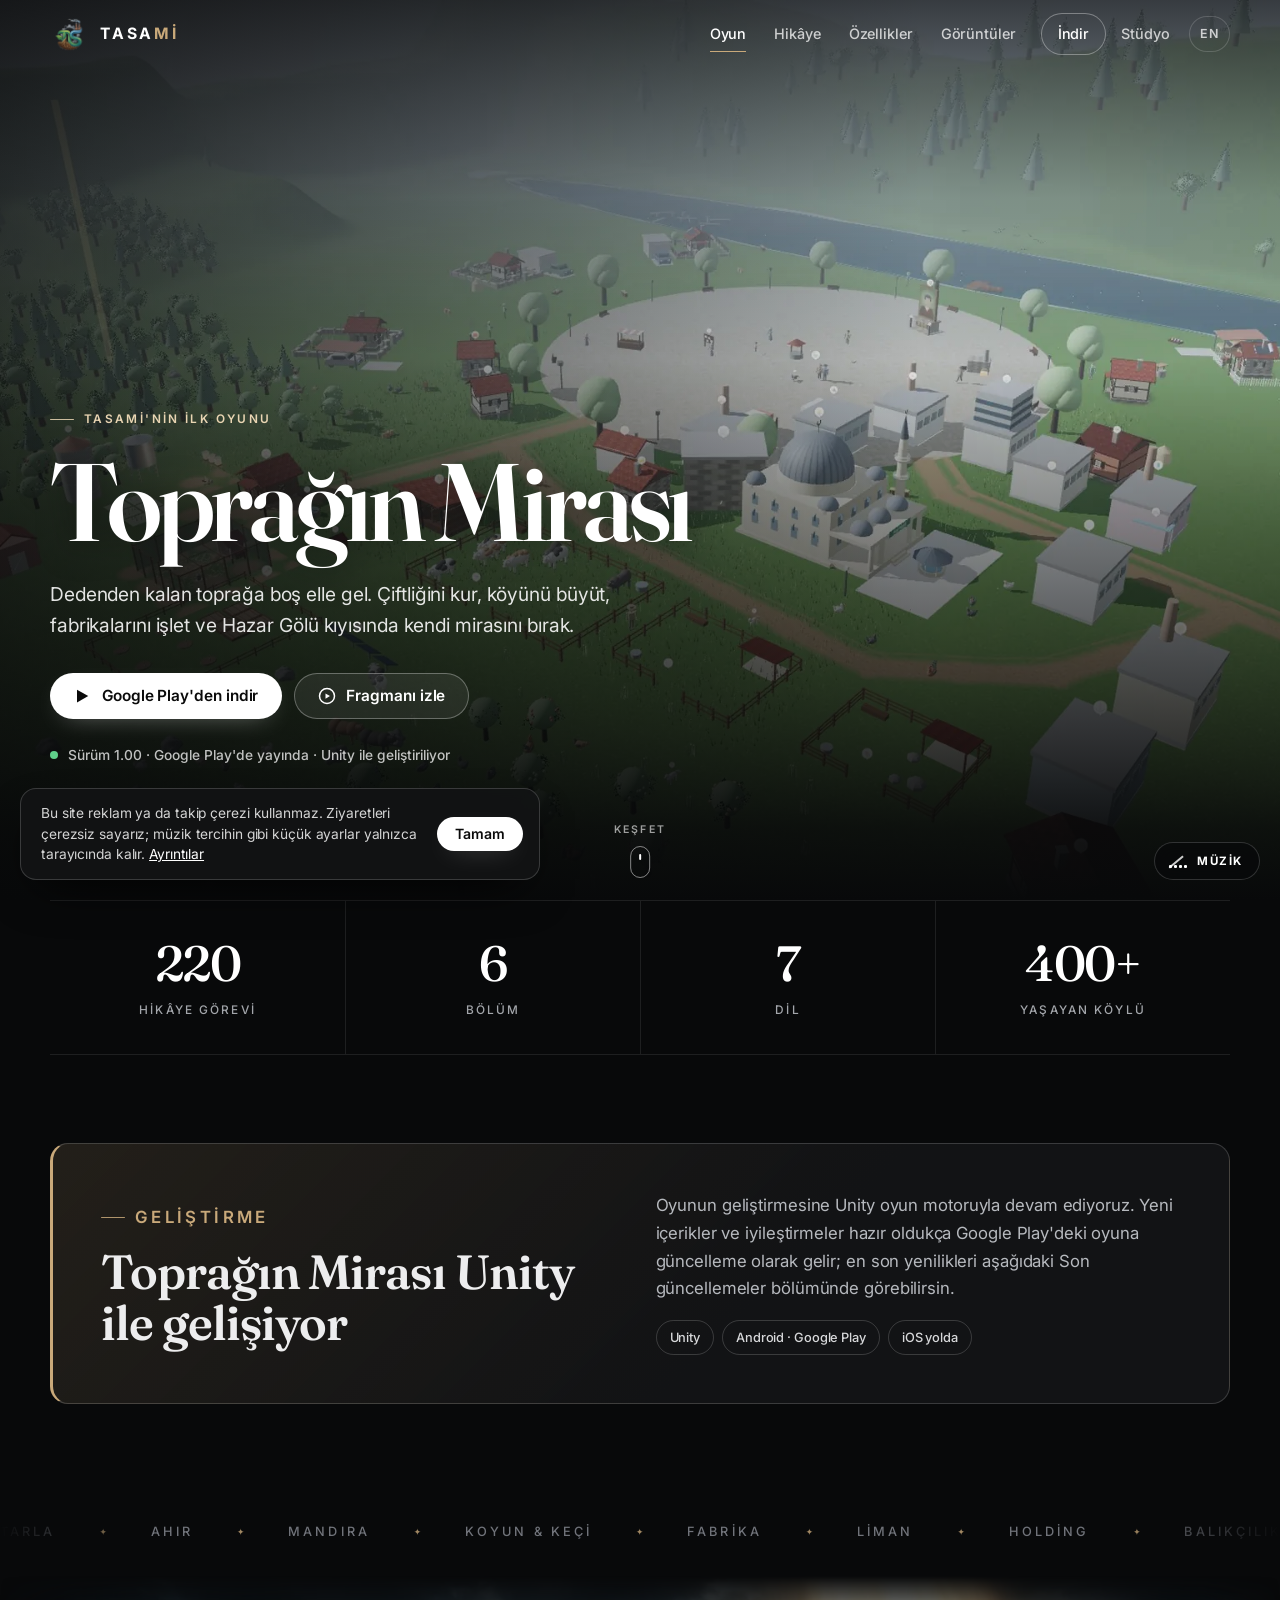
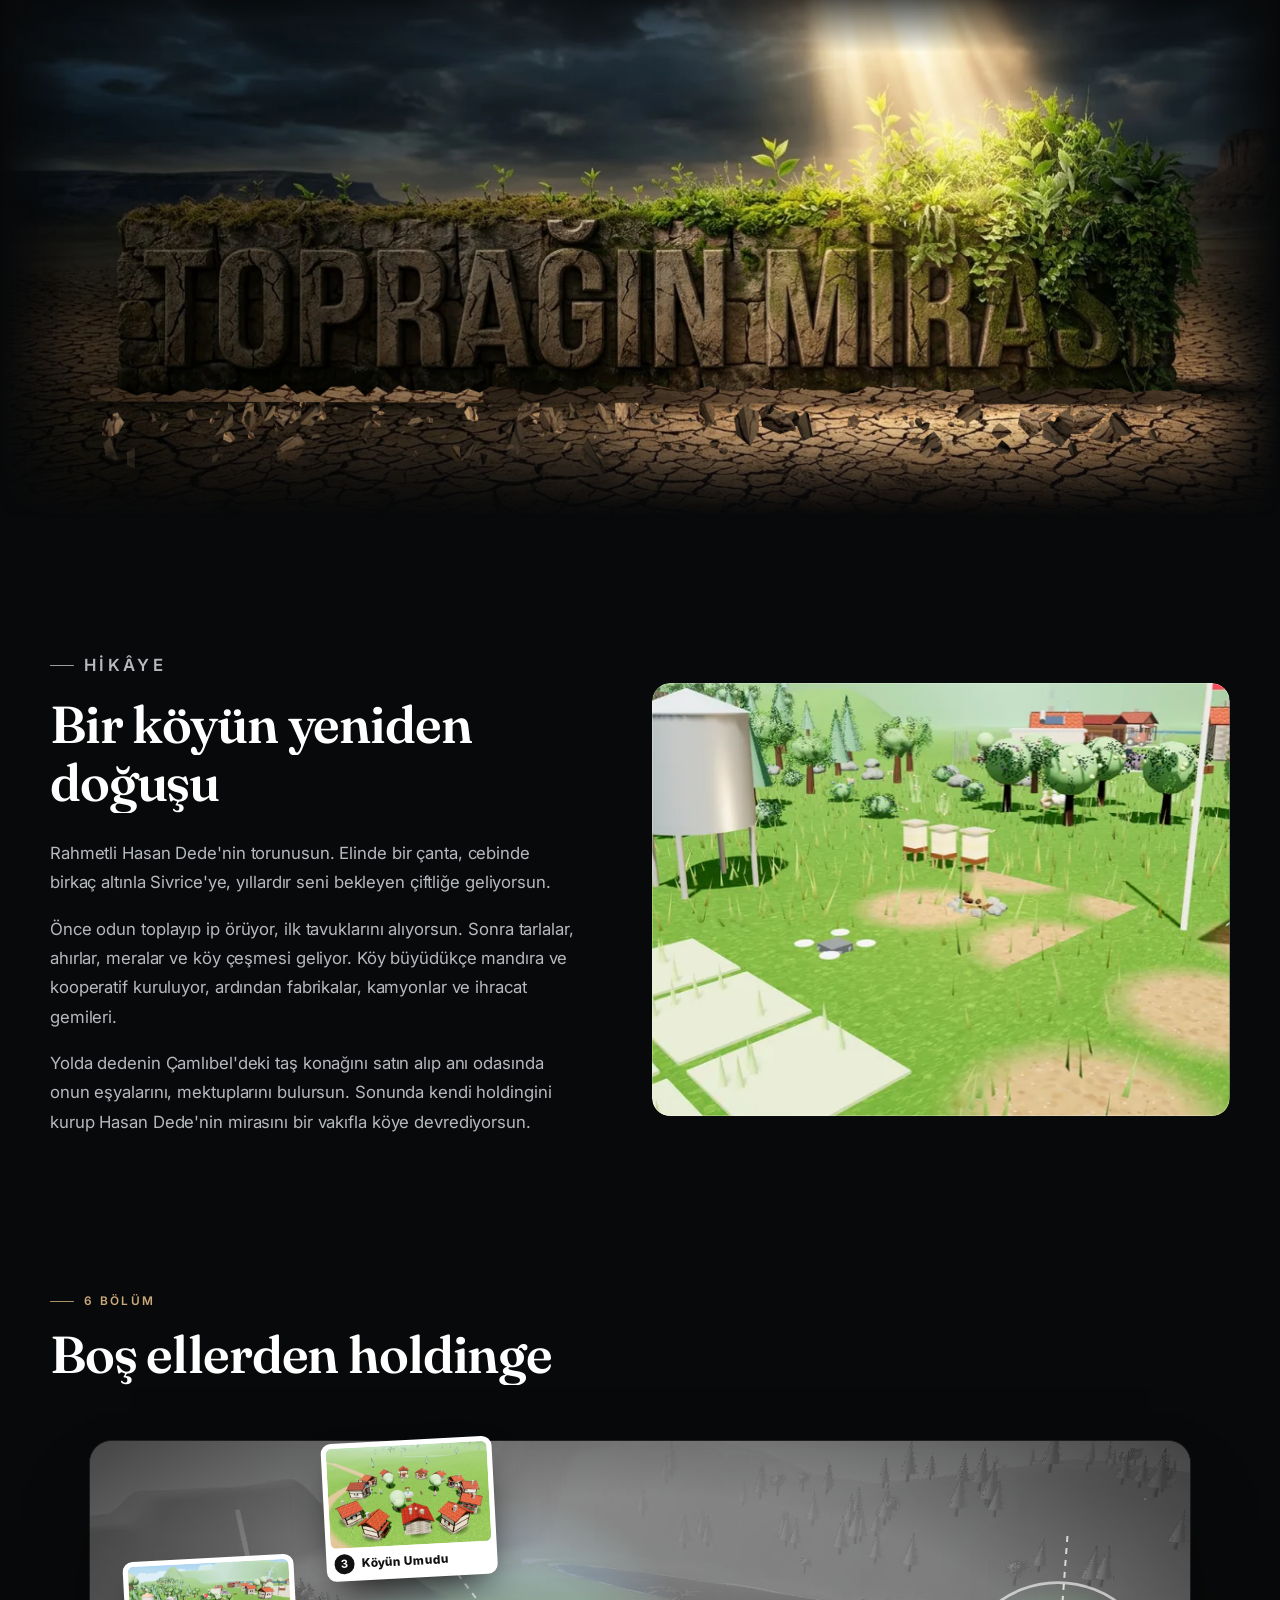
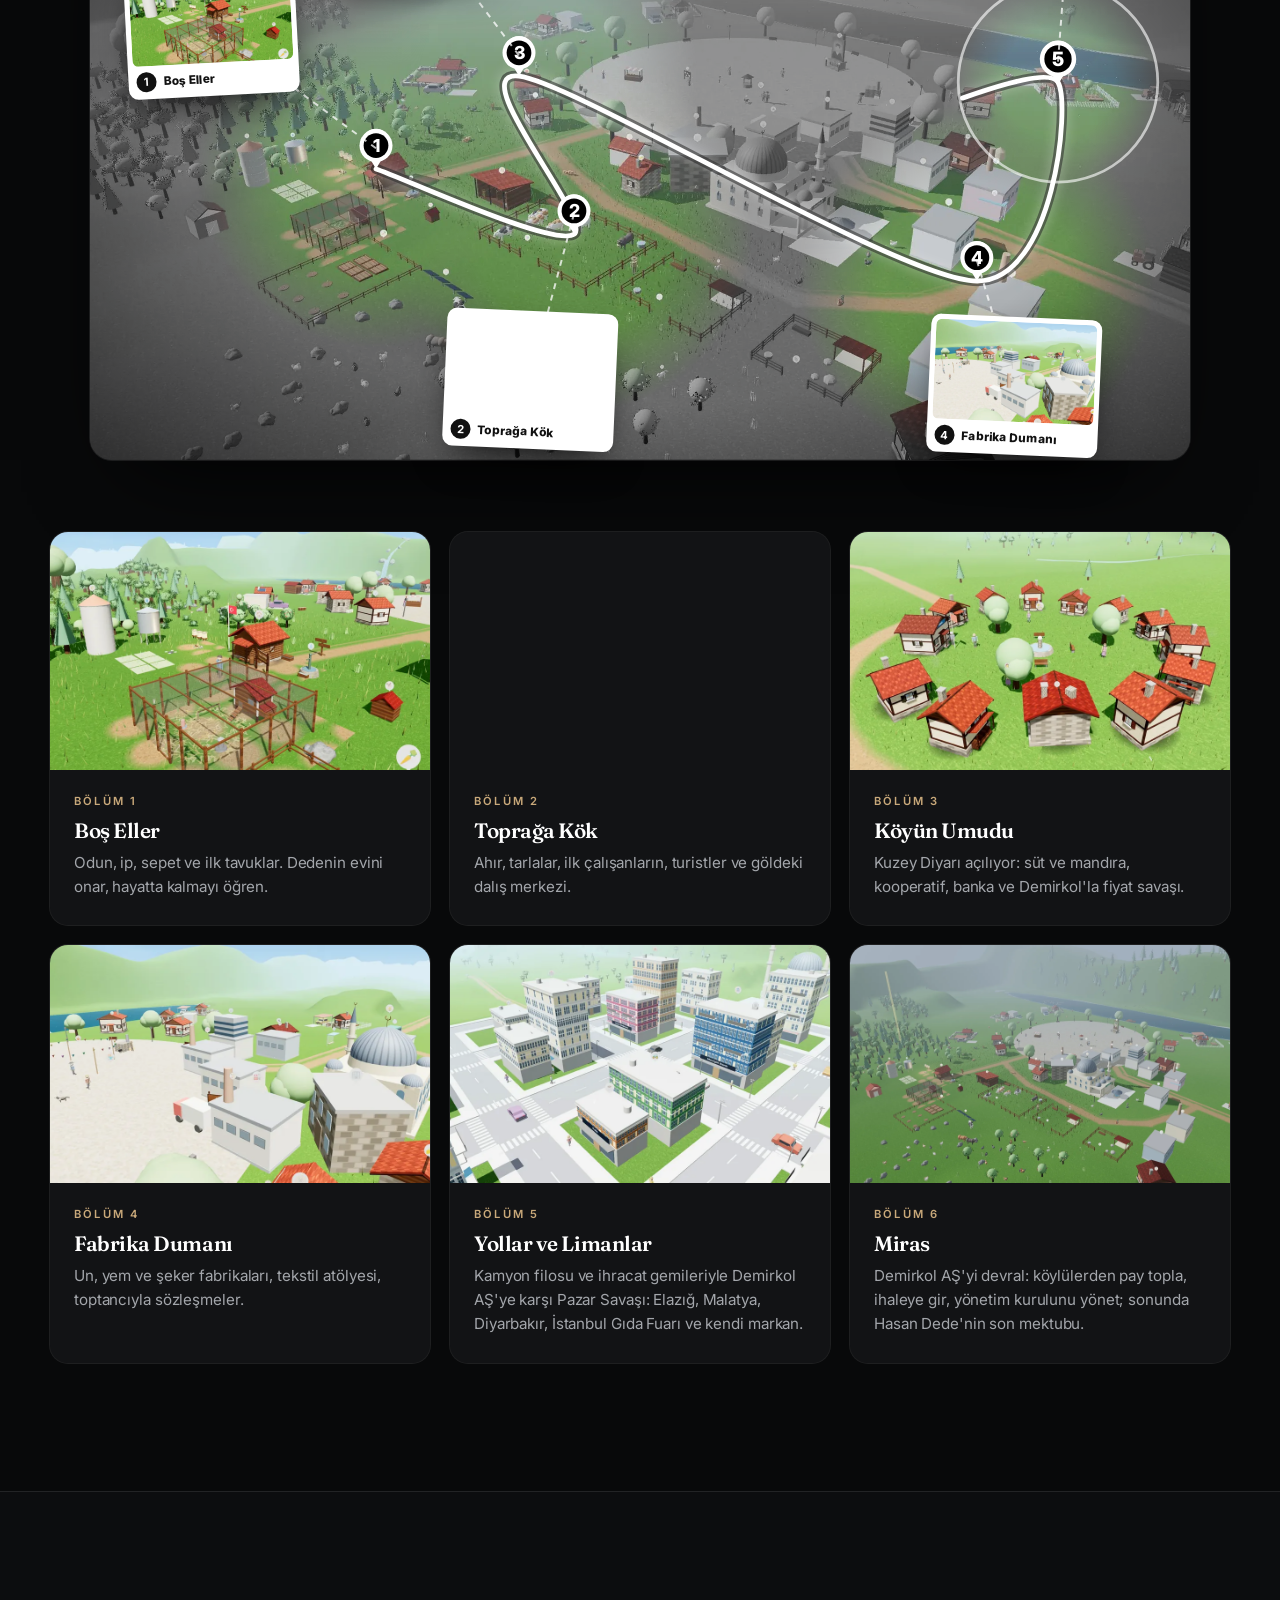
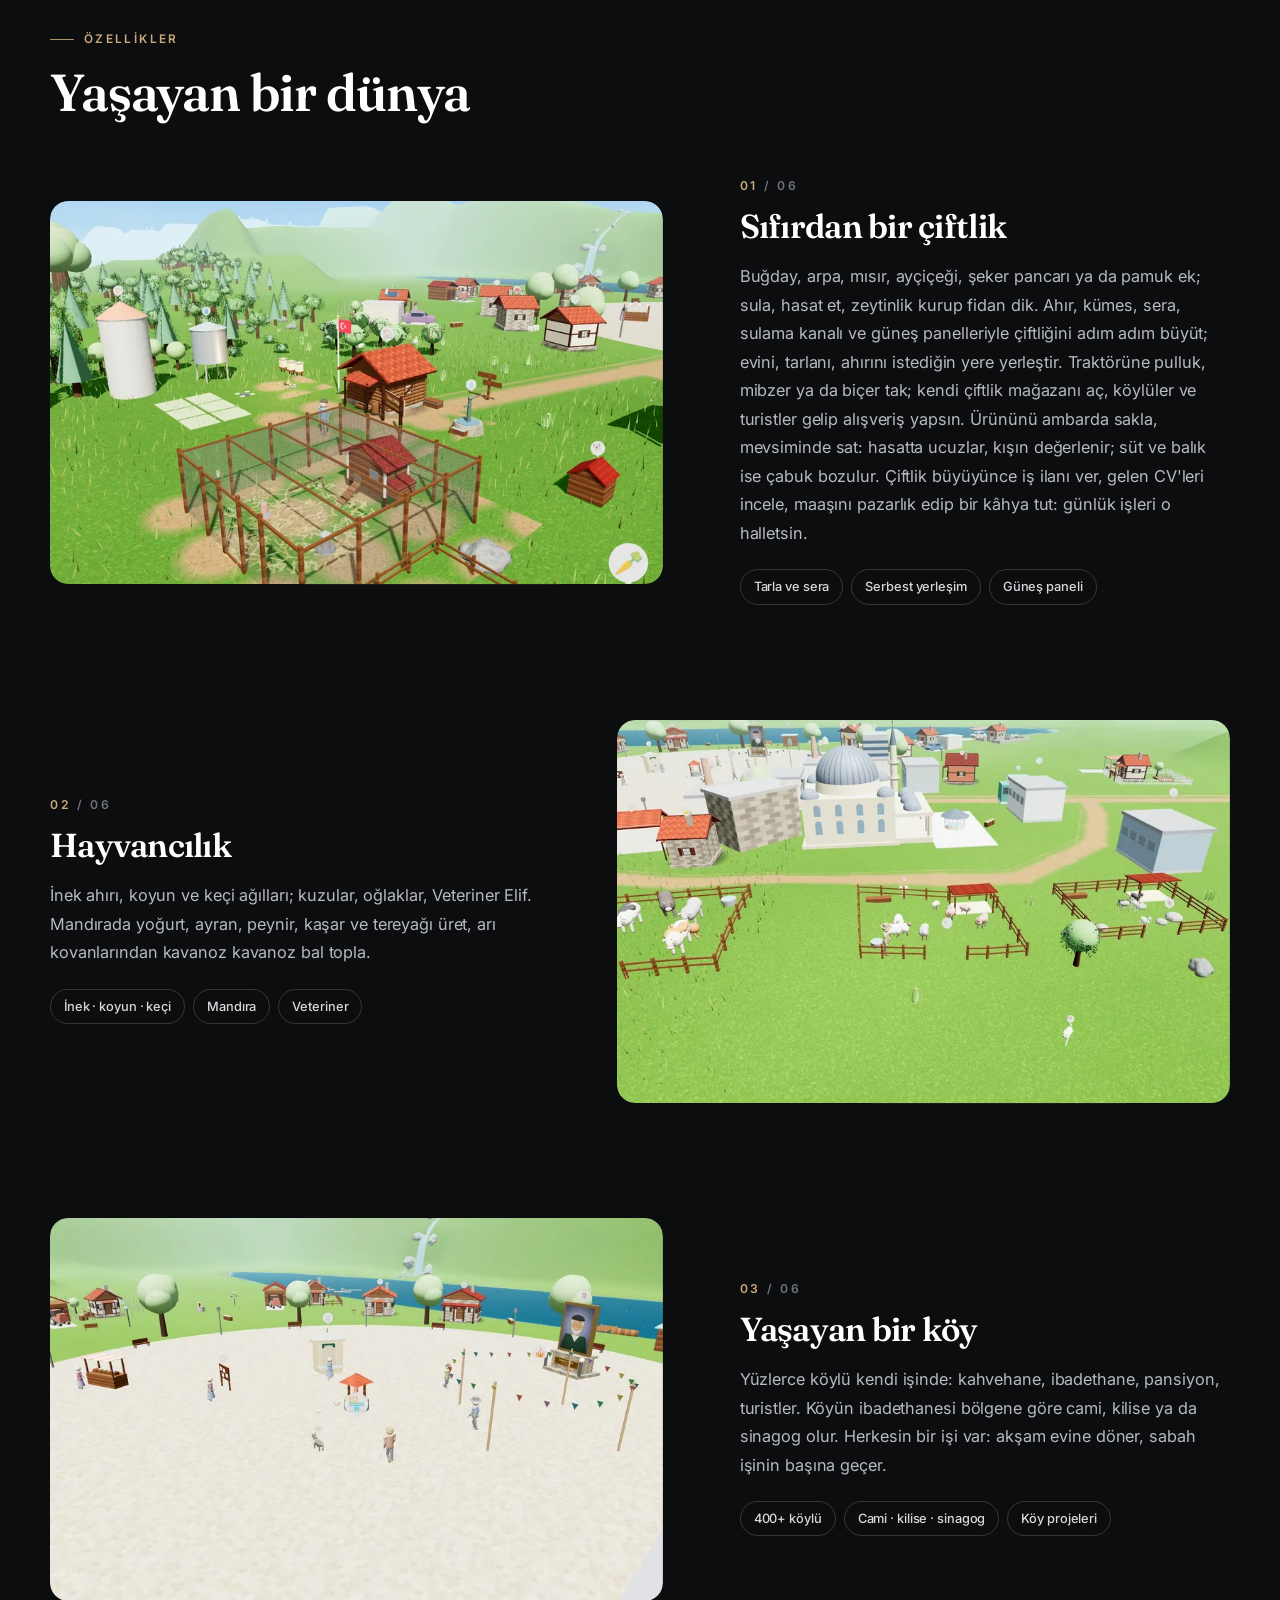
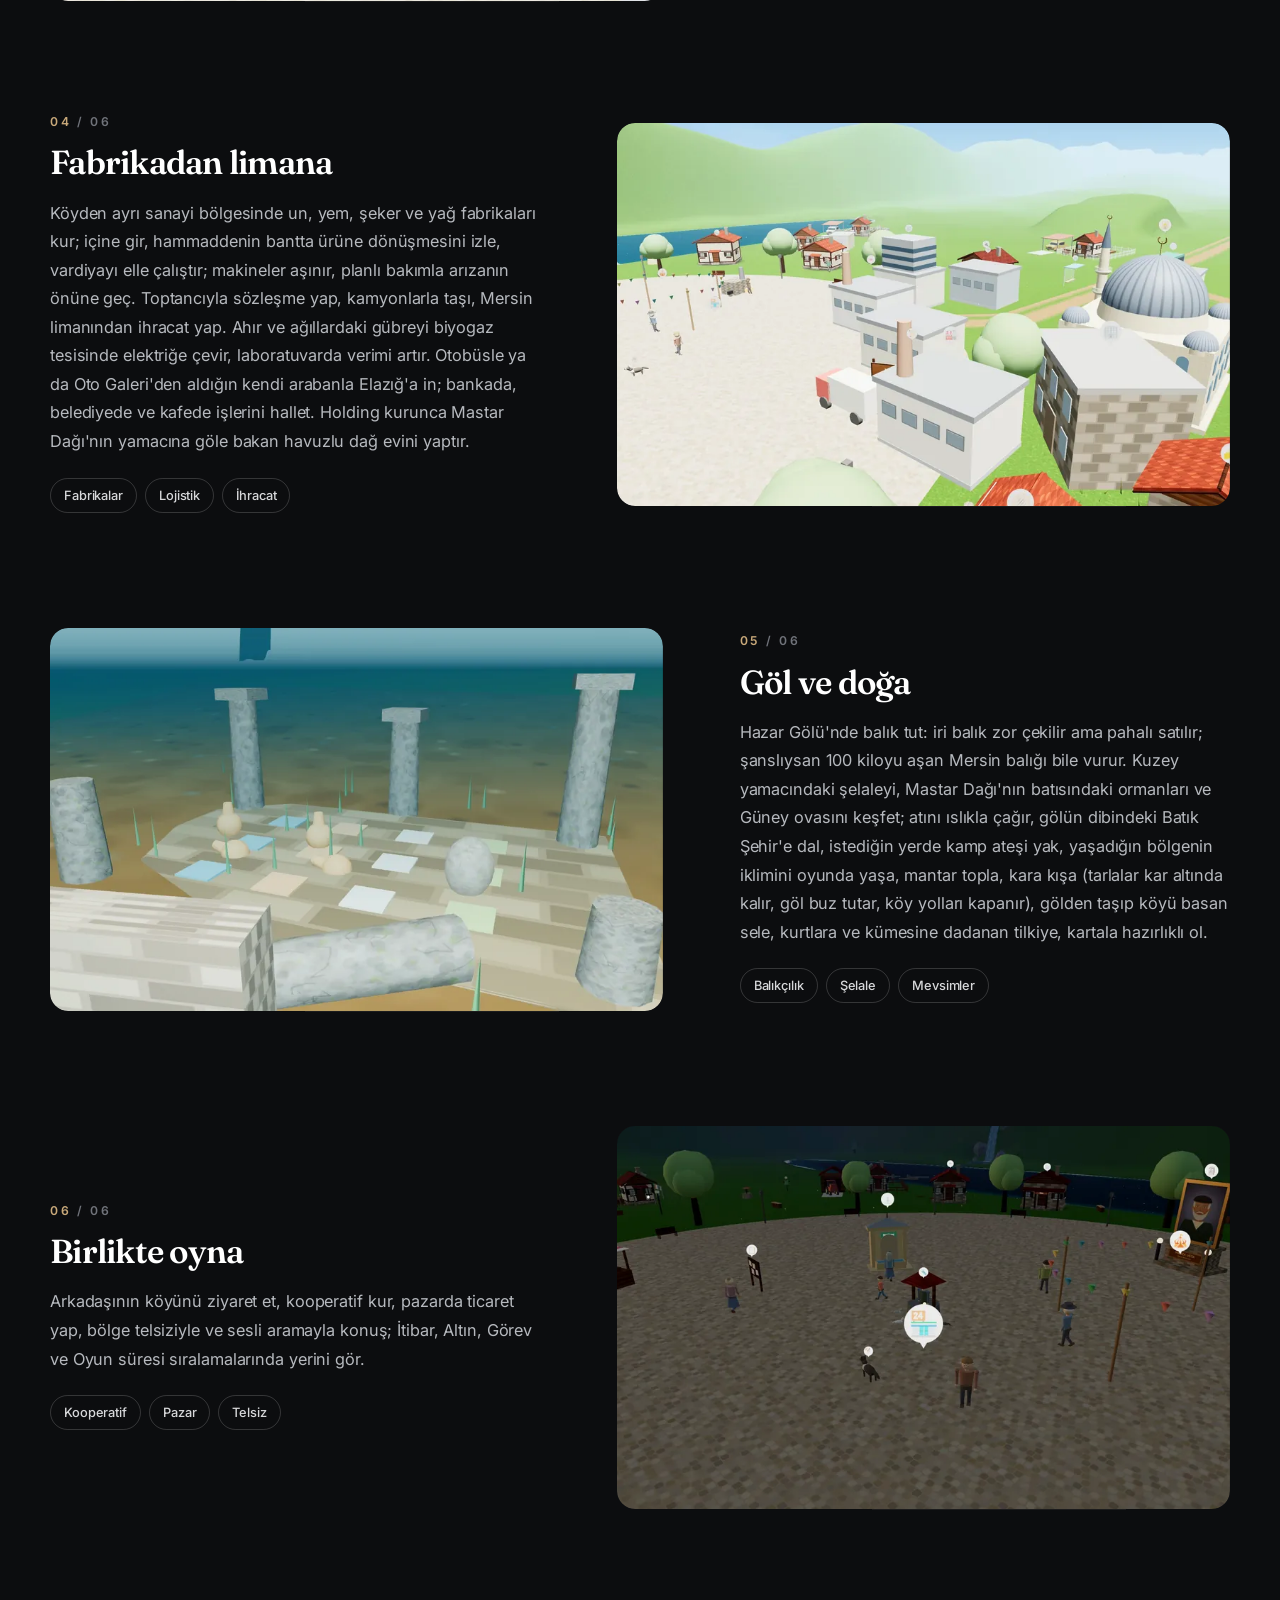
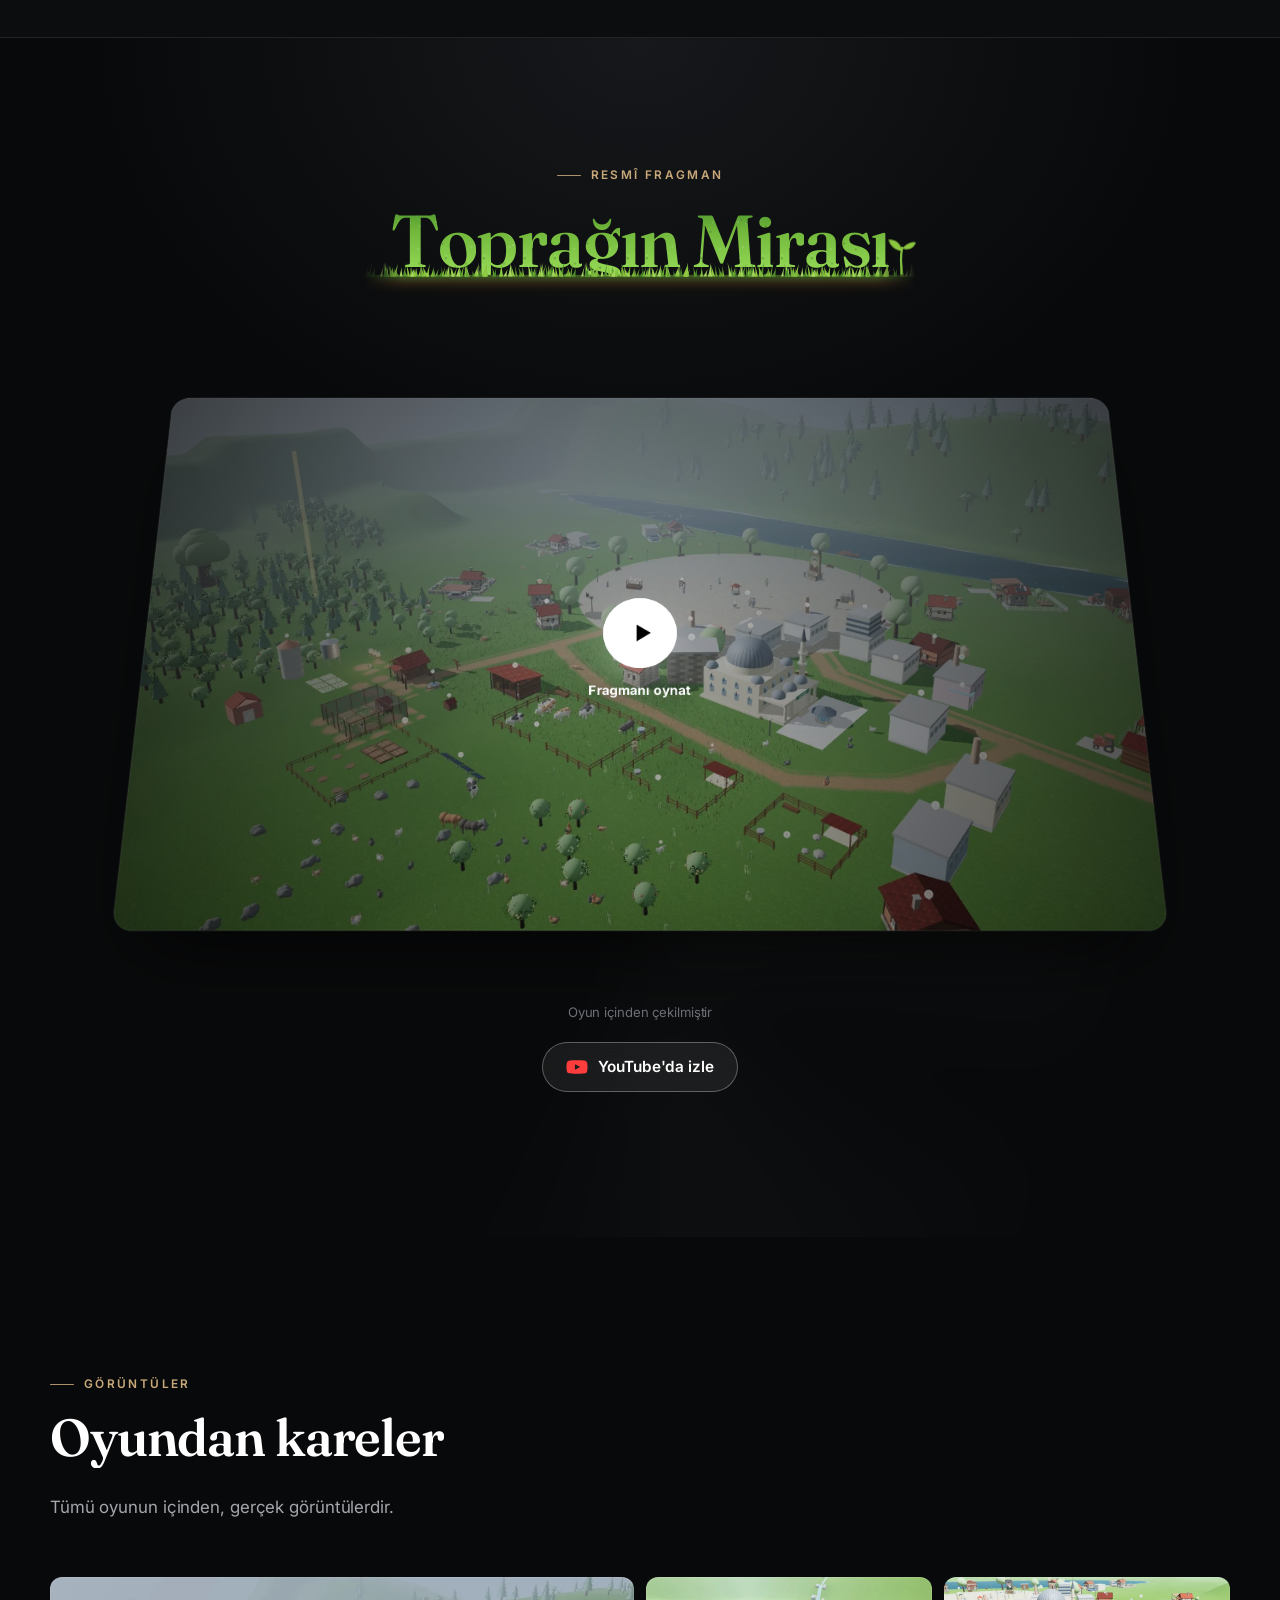
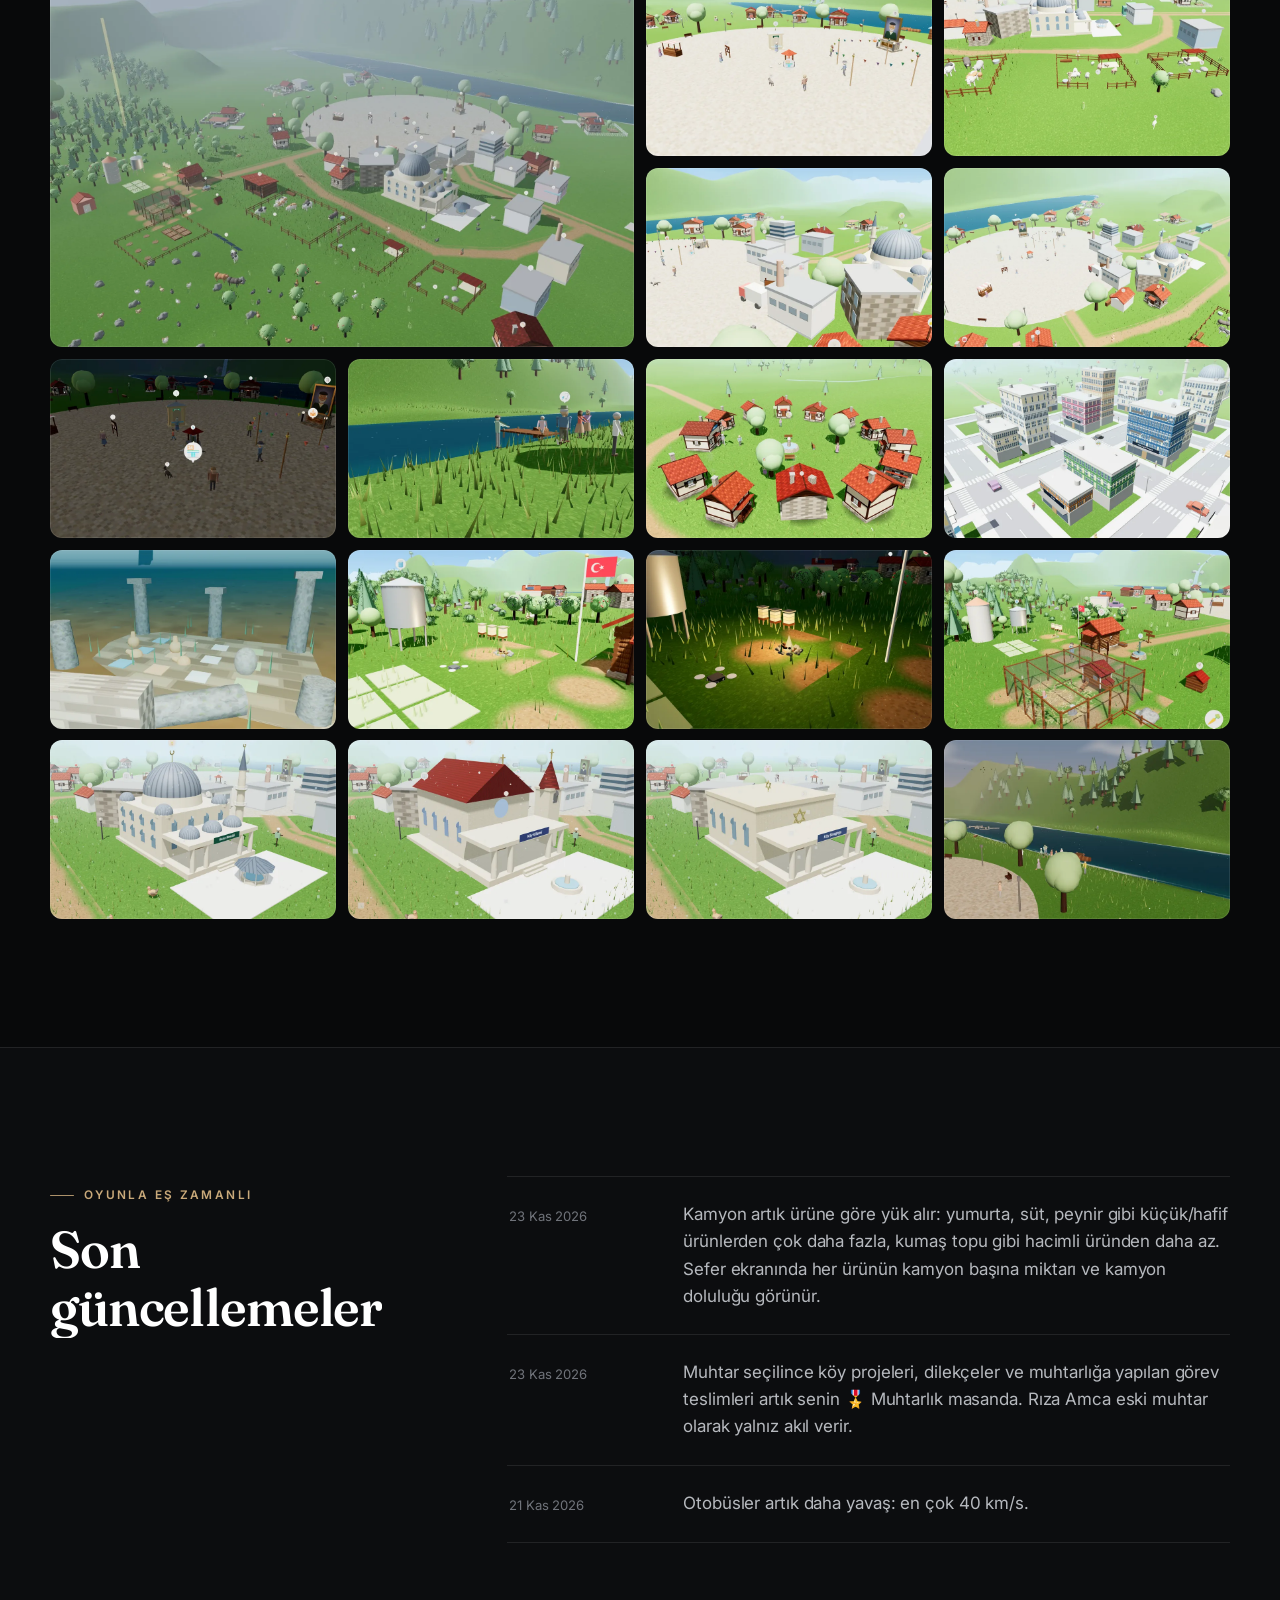
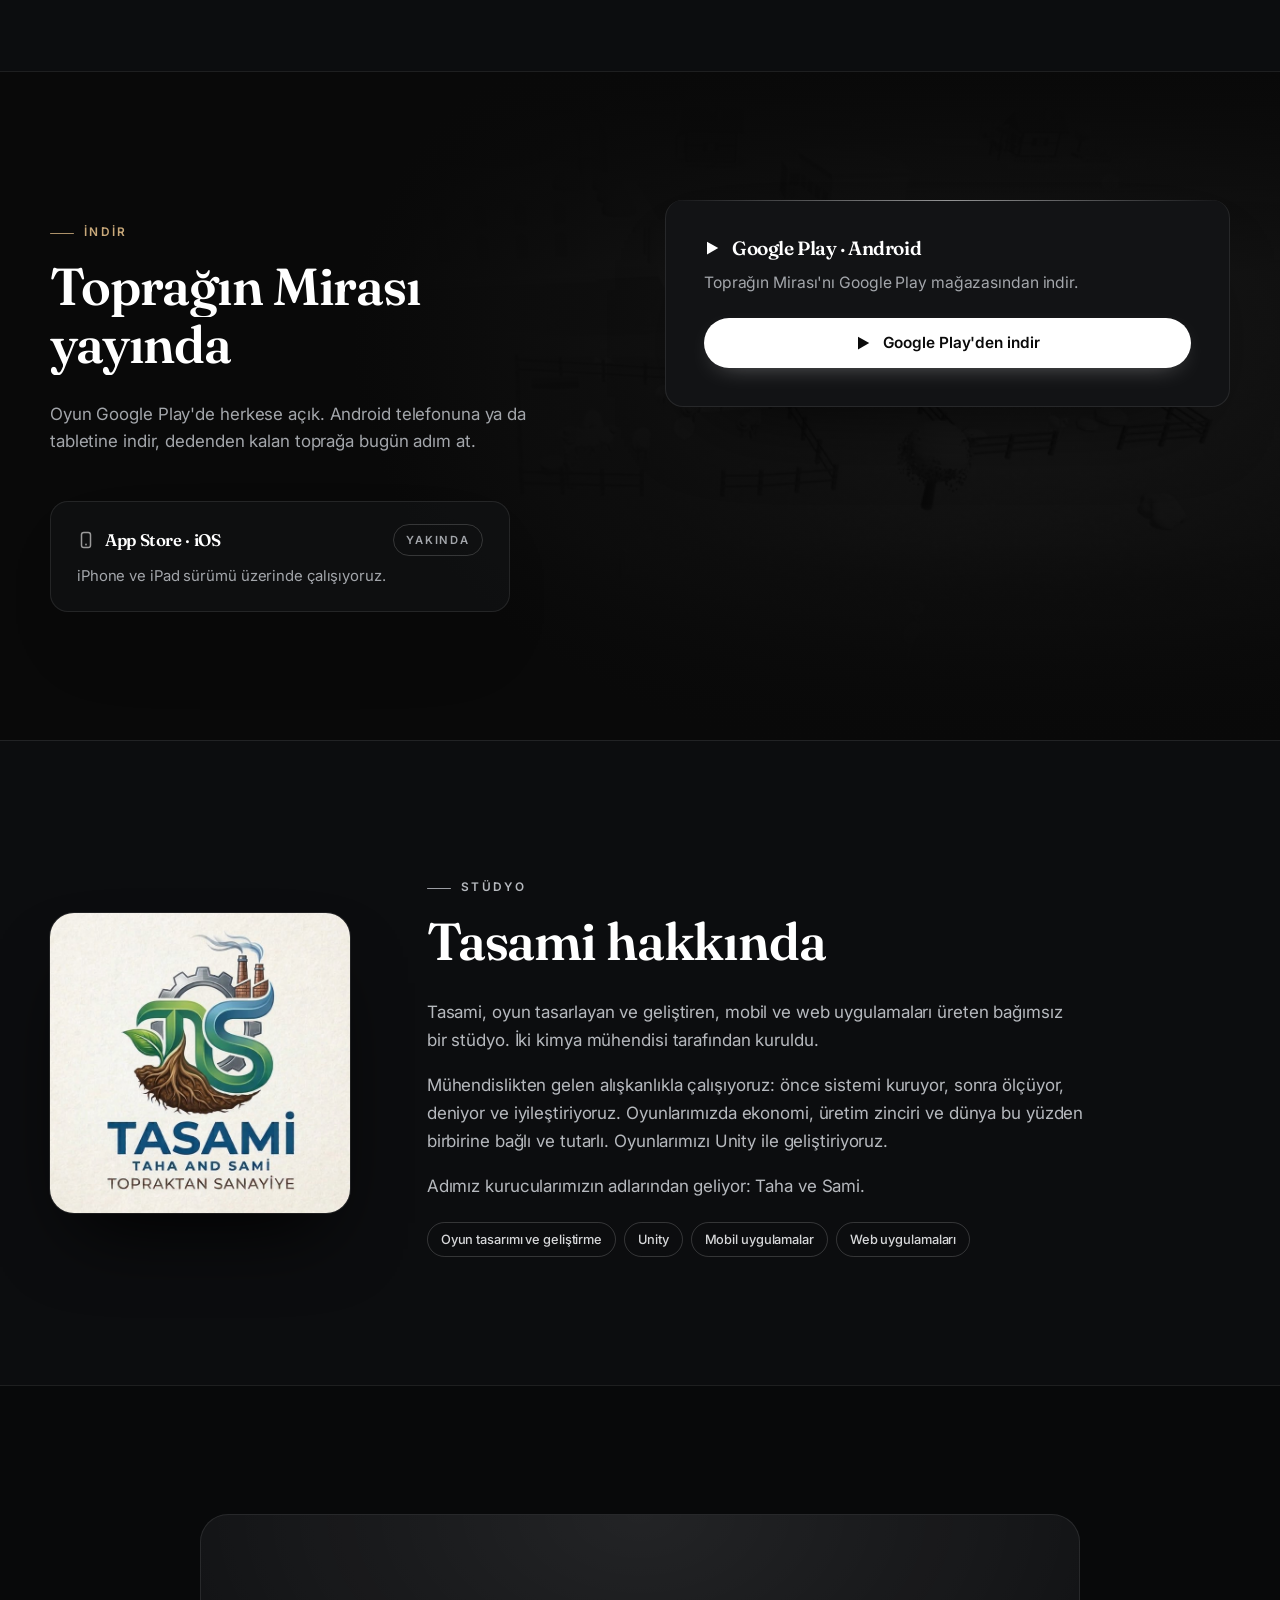
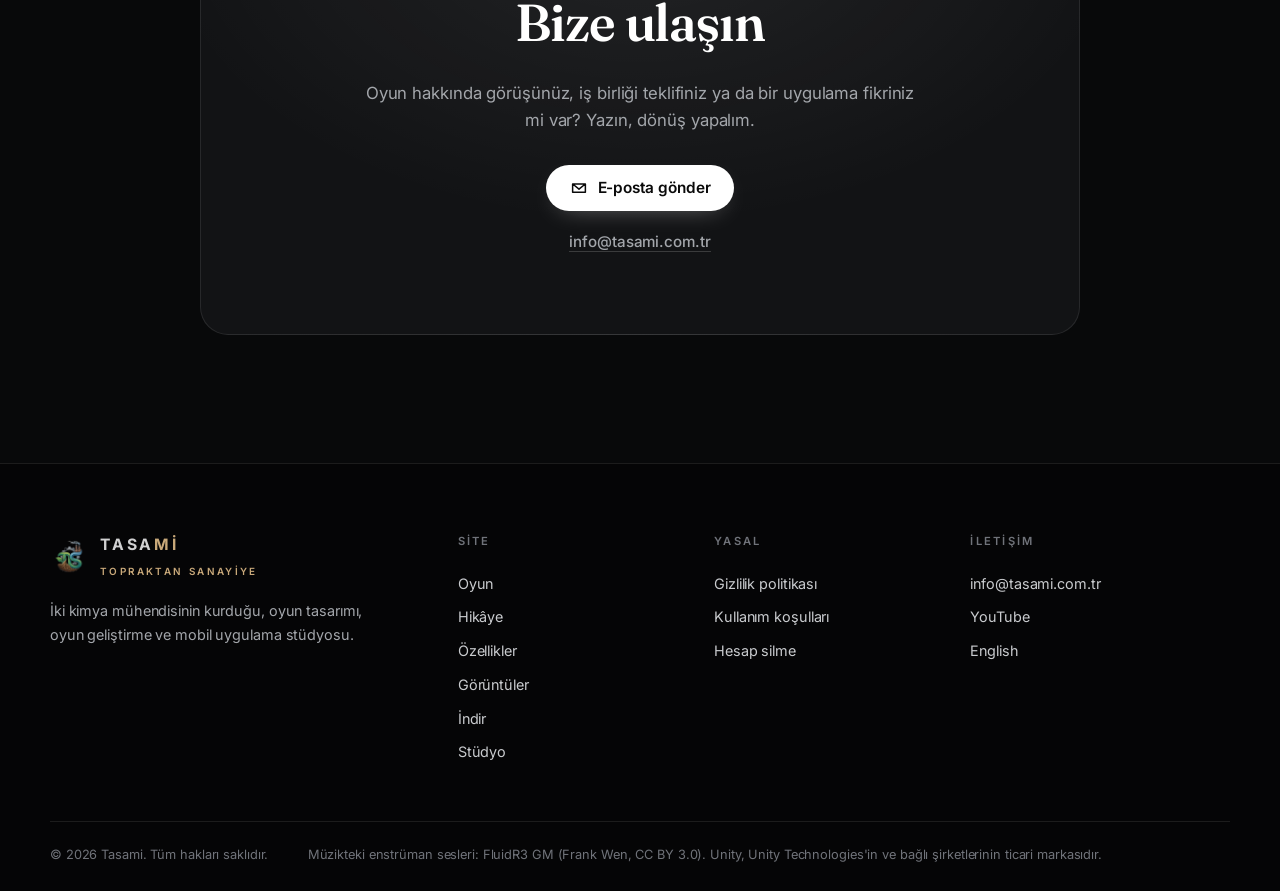
==== index.html @ bf9f9037 "Oyunla senkron: sürüm 1.00" ====
<!doctype html>
<html lang="tr">
<head>
<meta charset="utf-8">
<meta name="viewport" content="width=device-width,initial-scale=1,viewport-fit=cover">
<title>Toprağın Mirası: 3D çiftlik ve köy kurma oyunu | Tasami</title>
<meta name="description" content="Toprağın Mirası: Hazar Gölü kıyısında dedenden kalan toprakta çiftlik, köy ve fabrika kurduğun 3D çok oyunculu yaşam oyunu. Şimdi Google Play'de.">
<meta name="robots" content="index,follow,max-image-preview:large">
<link rel="canonical" href="https://tasami.com.tr/">
<link rel="alternate" hreflang="tr" href="https://tasami.com.tr/">
<link rel="alternate" hreflang="en" href="https://tasami.com.tr/en/">
<link rel="alternate" hreflang="x-default" href="https://tasami.com.tr/">
<meta property="og:type" content="website">
<meta property="og:site_name" content="Tasami">
<meta property="og:locale" content="tr_TR">
<meta property="og:locale:alternate" content="en_US">
<meta property="og:title" content="Toprağın Mirası: 3D çiftlik ve köy kurma oyunu | Tasami">
<meta property="og:description" content="Toprağın Mirası: Hazar Gölü kıyısında dedenden kalan toprakta çiftlik, köy ve fabrika kurduğun 3D çok oyunculu yaşam oyunu. Şimdi Google Play'de.">
<meta property="og:url" content="https://tasami.com.tr/">
<meta property="og:image" content="https://tasami.com.tr/assets/img/oyun/baslik-og.jpg">
<meta property="og:image:width" content="1200">
<meta property="og:image:height" content="630">
<meta property="og:image:alt" content="Toprağın Mirası oyun logosu">
<meta name="twitter:card" content="summary_large_image">
<meta name="twitter:title" content="Toprağın Mirası: 3D çiftlik ve köy kurma oyunu | Tasami">
<meta name="twitter:description" content="Toprağın Mirası: Hazar Gölü kıyısında dedenden kalan toprakta çiftlik, köy ve fabrika kurduğun 3D çok oyunculu yaşam oyunu. Şimdi Google Play'de.">
<meta name="twitter:image" content="https://tasami.com.tr/assets/img/oyun/baslik-og.jpg">
<meta name="theme-color" content="#000000">
<link rel="icon" href="/favicon.ico" sizes="48x48">
<link rel="icon" type="image/png" sizes="32x32" href="/favicon-32.png">
<link rel="icon" type="image/png" sizes="16x16" href="/favicon-16.png">
<link rel="apple-touch-icon" href="/apple-touch-icon.png">
<link rel="manifest" href="/site.webmanifest">
<link rel="preload" as="image" href="assets/img/oyun/genel.webp" imagesrcset="assets/img/oyun/genel-k.webp 960w, assets/img/oyun/genel.webp 1920w" imagesizes="100vw">
<link rel="preconnect" href="https://fonts.googleapis.com">
<link rel="preconnect" href="https://fonts.gstatic.com" crossorigin>
<link href="https://fonts.googleapis.com/css2?family=Fraunces:opsz,wght@9..144,400..700&family=Inter:wght@400..700&display=swap" rel="stylesheet">
<link rel="stylesheet" href="assets/site.css">
<script>(function(c){c.add('js');try{if(!sessionStorage.getItem('tsm-intro')&&!matchMedia('(prefers-reduced-motion: reduce)').matches)c.add('intro-on')}catch(e){}})(document.documentElement.classList)</script>
<script type="application/ld+json">[{"@context": "https://schema.org", "@type": "WebSite", "name": "Tasami", "url": "https://tasami.com.tr/", "inLanguage": "tr", "publisher": {"@type": "Organization", "@id": "https://tasami.com.tr/#tasami", "name": "Tasami"}}, {"@context": "https://schema.org", "@type": "Organization", "@id": "https://tasami.com.tr/#tasami", "name": "Tasami", "url": "https://tasami.com.tr/", "logo": "https://tasami.com.tr/assets/img/tasami-logo.png", "email": "info@tasami.com.tr", "description": "İki kimya mühendisinin kurduğu, oyun tasarımı, oyun geliştirme ve mobil uygulama stüdyosu.", "knowsAbout": ["Game design", "Game development", "Unity", "Mobile apps", "Web apps"]}, {"@context": "https://schema.org", "@type": "VideoGame", "name": "Toprağın Mirası", "alternateName": "Legacy of the Land", "url": "https://tasami.com.tr/", "description": "Toprağın Mirası: Hazar Gölü kıyısında dedenden kalan toprakta çiftlik, köy ve fabrika kurduğun 3D çok oyunculu yaşam oyunu. Şimdi Google Play'de.", "genre": ["Simulation", "Farming"], "gamePlatform": ["Android"], "operatingSystem": "Android", "installUrl": "https://play.google.com/store/apps/details?id=com.tasami.topraginmirasi", "playMode": ["SinglePlayer", "MultiPlayer"], "author": {"@type": "Organization", "@id": "https://tasami.com.tr/#tasami", "name": "Tasami"}, "publisher": {"@type": "Organization", "@id": "https://tasami.com.tr/#tasami", "name": "Tasami"}, "inLanguage": ["tr", "en", "de", "fr", "es", "ru", "ku"], "keywords": "çiftlik oyunu, köy kurma oyunu, simülasyon, çok oyunculu, Android, Unity", "image": "https://tasami.com.tr/assets/img/oyun/baslik-og.jpg", "trailer": {"@type": "VideoObject", "name": "Toprağın Mirası | Resmî fragman", "description": "Dedenden kalan toprağa boş elle gel. Çiftliğini kur, köyünü büyüt, fabrikalarını işlet ve Hazar Gölü kıyısında kendi mirasını bırak.", "embedUrl": "https://www.youtube.com/embed/VAp9sWofOYo", "url": "https://www.youtube.com/watch?v=VAp9sWofOYo", "thumbnailUrl": "https://i.ytimg.com/vi/VAp9sWofOYo/hqdefault.jpg", "uploadDate": "2026-10-27T12:00:00+03:00"}}]</script>
<script defer src="https://static.cloudflareinsights.com/beacon.min.js" data-cf-beacon='{"token": "fb4c1c174d214c309af63e72ce75216d"}'></script>
</head>
<body>
<div class="intro" aria-hidden="true">
  <div class="intro-in"><video class="intro-vid" src="assets/video/tasami-logo.mp4" muted playsinline preload="auto"></video><button class="intro-skip" type="button" tabindex="-1">Geç ›</button></div>
</div>
<div class="cursor" aria-hidden="true"></div>
<a class="skip" href="#oyun">Toprağın Mirası</a>

<header class="top" id="top">
  <div class="wrap top-in">
    <a class="brand" href="#oyun" aria-label="Tasami"><img src="assets/img/tasami-amblem.png" alt="" width="48" height="48"><span>TASA<b>Mİ</b></span></a>
    <nav class="nav" id="nav" aria-label="Menü"><a href="#oyun">Oyun</a><a href="#hikaye">Hikâye</a><a href="#ozellikler">Özellikler</a><a href="#goruntuler">Görüntüler</a><a href="#indir">İndir</a><a href="#studyo">Stüdyo</a><a class="lang" href="en/" hreflang="EN" title="English">EN</a></nav>
    <button class="burger" type="button" aria-label="Menü" aria-controls="nav" aria-expanded="false"><span></span><span></span><span></span></button>
  </div>
  <div class="progress" aria-hidden="true"></div>
</header>

<main>
  <section class="hero" id="oyun">
    <div class="hero-media" aria-hidden="true">
      <img src="assets/img/oyun/genel.webp" srcset="assets/img/oyun/genel-k.webp 960w, assets/img/oyun/genel.webp 1920w" sizes="(max-width: 900px) 100vw, 60vw" alt="" width="1920" height="1080">
      <video class="hero-video" muted loop playsinline preload="none" data-src="assets/video/hero.mp4?v=1030"></video>
    </div>
    <div class="hero-shade" aria-hidden="true"></div>
    <canvas class="hero-fx" aria-hidden="true"></canvas>
    <div class="wrap hero-in">
      <p class="kicker">Tasami'nin ilk oyunu</p>
      <h1 class="hero-title">Toprağın Mirası</h1>
      <p class="lead">Dedenden kalan toprağa boş elle gel. Çiftliğini kur, köyünü büyüt, fabrikalarını işlet ve Hazar Gölü kıyısında kendi mirasını bırak.</p>
      <div class="cta">
        <a class="btn primary" href="https://play.google.com/store/apps/details?id=com.tasami.topraginmirasi" target="_blank" rel="noopener"><svg viewBox="0 0 24 24" aria-hidden="true"><path d="M4 3.5v17l15-8.5z"/></svg>Google Play'den indir</a>
        <button class="btn glass" type="button" data-trailer><svg viewBox="0 0 24 24" aria-hidden="true"><circle cx="12" cy="12" r="10" fill="none" stroke="currentColor" stroke-width="2"/><path d="M10 8.5v7l6-3.5z"/></svg>Fragmanı izle</button>
      </div>
      <p class="badge"><i></i>Sürüm 1.00 · Google Play'de yayında · Unity ile geliştiriliyor</p>
    </div>
    <a class="scroll-cue" href="#hikaye"><span>Keşfet</span><i></i></a>
  </section>

  <section class="stats" aria-label="Toprağın Mirası">
    <div class="wrap stats-in"><div class="stat reveal"><strong data-count="220">220</strong><span>hikâye görevi</span></div><div class="stat reveal"><strong data-count="6">6</strong><span>bölüm</span></div><div class="stat reveal"><strong data-count="7">7</strong><span>dil</span></div><div class="stat reveal"><strong data-count="400+">400+</strong><span>yaşayan köylü</span></div></div>
  </section>

  <section class="dev-band" id="unity" aria-label="Geliştirme">
    <div class="wrap dev reveal">
      <div class="dev-head"><p class="kicker">Geliştirme</p><h2>Toprağın Mirası Unity ile gelişiyor</h2></div>
      <div class="dev-body"><p>Oyunun geliştirmesine Unity oyun motoruyla devam ediyoruz. Yeni içerikler ve iyileştirmeler hazır oldukça Google Play'deki oyuna güncelleme olarak gelir; en son yenilikleri aşağıdaki Son güncellemeler bölümünde görebilirsin.</p><ul class="tags"><li>Unity</li><li>Android · Google Play</li><li>iOS yolda</li></ul></div>
    </div>
  </section>

  <div class="marquee" aria-hidden="true"><div class="mq-row"><div class="mq-in"><span>Tarla</span><i>✦</i><span>Ahır</span><i>✦</i><span>Mandıra</span><i>✦</i><span>Koyun &amp; keçi</span><i>✦</i><span>Fabrika</span><i>✦</i><span>Liman</span><i>✦</i><span>Holding</span><i>✦</i><span>Balıkçılık</span><i>✦</i><span>Kooperatif</span><i>✦</i><span>Güneş paneli</span><i>✦</i><span>Tarla</span><i>✦</i><span>Ahır</span><i>✦</i><span>Mandıra</span><i>✦</i><span>Koyun &amp; keçi</span><i>✦</i><span>Fabrika</span><i>✦</i><span>Liman</span><i>✦</i><span>Holding</span><i>✦</i><span>Balıkçılık</span><i>✦</i><span>Kooperatif</span><i>✦</i><span>Güneş paneli</span><i>✦</i></div></div><div class="mq-row rev"><div class="mq-in"><span>Tarla</span><i>✦</i><span>Ahır</span><i>✦</i><span>Mandıra</span><i>✦</i><span>Koyun &amp; keçi</span><i>✦</i><span>Fabrika</span><i>✦</i><span>Liman</span><i>✦</i><span>Holding</span><i>✦</i><span>Balıkçılık</span><i>✦</i><span>Kooperatif</span><i>✦</i><span>Güneş paneli</span><i>✦</i><span>Tarla</span><i>✦</i><span>Ahır</span><i>✦</i><span>Mandıra</span><i>✦</i><span>Koyun &amp; keçi</span><i>✦</i><span>Fabrika</span><i>✦</i><span>Liman</span><i>✦</i><span>Holding</span><i>✦</i><span>Balıkçılık</span><i>✦</i><span>Kooperatif</span><i>✦</i><span>Güneş paneli</span><i>✦</i></div></div></div>

  <section class="title-art" aria-label="Toprağın Mirası">
    <div class="ta reveal"><img src="assets/img/oyun/baslik.webp" srcset="assets/img/oyun/baslik-k.webp 960w, assets/img/oyun/baslik.webp 1600w" sizes="100vw" alt="Toprağın Mirası" width="1600" height="679" loading="lazy"><canvas class="ta-rise" width="1584" height="672" aria-hidden="true" data-zemin="assets/img/oyun/baslik-zemin.webp" data-tas="assets/img/oyun/baslik-tas.webp"></canvas><i class="ta-beam"></i></div>
  </section>

  <section class="story" id="hikaye">
    <div class="wrap story-in">
      <div class="story-txt reveal">
        <p class="kicker">Hikâye</p>
        <h2>Bir köyün yeniden doğuşu</h2>
        <p>Rahmetli Hasan Dede'nin torunusun. Elinde bir çanta, cebinde birkaç altınla Sivrice'ye, yıllardır seni bekleyen çiftliğe geliyorsun.</p><p>Önce odun toplayıp ip örüyor, ilk tavuklarını alıyorsun. Sonra tarlalar, ahırlar, meralar ve köy çeşmesi geliyor. Köy büyüdükçe mandıra ve kooperatif kuruluyor, ardından fabrikalar, kamyonlar ve ihracat gemileri.</p><p>Yolda dedenin Çamlıbel'deki taş konağını satın alıp anı odasında onun eşyalarını, mektuplarını bulursun. Sonunda kendi holdingini kurup Hasan Dede'nin mirasını bir vakıfla köye devrediyorsun.</p>
      </div>
      <figure class="story-img reveal parallax"><img src="assets/img/oyun/kovan-k.webp" srcset="assets/img/oyun/kovan-k.webp 960w, assets/img/oyun/kovan.webp 1920w" sizes="(max-width: 900px) 100vw, 60vw" alt="Toprağın Mirası: Arı kovanları ve bahçe" width="1920" height="1080" loading="lazy" decoding="async"></figure>
    </div>
  </section>

  <section class="chapters">
    <div class="wrap">
      <div class="sec-head reveal"><p class="kicker">6 bölüm</p><h2>Boş ellerden holdinge</h2></div>
      <div class="jmap reveal" data-pins="416,477;704,572;624,342;1290,640;1408,351;1158,414"><div class="jm-board"><svg class="jm-svg" viewBox="0 0 1600 900" aria-hidden="true"><defs><radialGradient id="jm-g"><stop offset=".55" stop-color="#fff"/><stop offset="1" stop-color="#fff" stop-opacity="0"/></radialGradient><radialGradient id="jm-v" r=".75"><stop offset=".55" stop-opacity="0"/><stop offset="1" stop-opacity=".6"/></radialGradient><filter id="jm-gray"><feColorMatrix type="saturate" values="0"/></filter><mask id="jm-m"><g class="jm-blooms"></g></mask></defs><image href="assets/img/oyun/genel.webp" width="1600" height="900" filter="url(#jm-gray)" opacity=".8"/><image href="assets/img/oyun/genel.webp" width="1600" height="900" mask="url(#jm-m)"/><rect width="1600" height="900" fill="url(#jm-v)" class="jm-vig"/><path class="jm-route-sh"/><path class="jm-route"/><g class="jm-rings"></g><g class="jm-pins"></g></svg></div><svg class="jm-links" viewBox="0 0 1600 900" preserveAspectRatio="none" aria-hidden="true"></svg><a class="jm-card" href="#ch-1" style="left:11%;top:30%" data-i="0"><span class="jm-in"><img src="assets/img/oyun/ciftlik-evi-k.webp" alt="" loading="lazy" decoding="async" width="960" height="540"><span class="jm-cap"><b>1</b>Boş Eller</span></span></a><a class="jm-card" href="#ch-2" style="left:40%;top:87%" data-i="1"><span class="jm-in"><img src="assets/img/oyun/inek-merasi-k.webp" alt="" loading="lazy" decoding="async" width="960" height="540"><span class="jm-cap"><b>2</b>Toprağa Kök</span></span></a><a class="jm-card" href="#ch-3" style="left:29%;top:11%" data-i="2"><span class="jm-in"><img src="assets/img/oyun/kuzey-diyari-k.webp" alt="" loading="lazy" decoding="async" width="960" height="540"><span class="jm-cap"><b>3</b>Köyün Umudu</span></span></a><a class="jm-card" href="#ch-4" style="left:84%;top:88%" data-i="3"><span class="jm-in"><img src="assets/img/oyun/fabrikalar-k.webp" alt="" loading="lazy" decoding="async" width="960" height="540"><span class="jm-cap"><b>4</b>Fabrika Dumanı</span></span></a><a class="jm-card" href="#ch-5" style="left:89%;top:12%" data-i="4"><span class="jm-in"><img src="assets/img/oyun/iskele-k.webp" alt="" loading="lazy" decoding="async" width="960" height="540"><span class="jm-cap"><b>5</b>Yollar ve Limanlar</span></span></a><a class="jm-card" href="#ch-6" style="left:61%;top:12%" data-i="5"><span class="jm-in"><img src="assets/img/oyun/koy-ve-sanayi-k.webp" alt="" loading="lazy" decoding="async" width="960" height="540"><span class="jm-cap"><b>6</b>Miras</span></span></a></div>
    </div>
    <div class="ch-track-wrap">
      <ol class="ch-track"><li class="ch reveal" id="ch-1" style="--i:0"><figure><img src="assets/img/oyun/ciftlik-evi-k.webp" srcset="assets/img/oyun/ciftlik-evi-k.webp 960w, assets/img/oyun/ciftlik-evi.webp 1920w" sizes="(max-width: 900px) 100vw, 60vw" alt="Toprağın Mirası: Dedenin çiftliği" width="1920" height="1080" loading="lazy" decoding="async"></figure><div class="ch-body"><span class="ch-n">Bölüm 1</span><h3>Boş Eller</h3><p>Odun, ip, sepet ve ilk tavuklar. Dedenin evini onar, hayatta kalmayı öğren.</p></div></li><li class="ch reveal" id="ch-2" style="--i:1"><figure><img src="assets/img/oyun/inek-merasi-k.webp" srcset="assets/img/oyun/inek-merasi-k.webp 960w, assets/img/oyun/inek-merasi.webp 1920w" sizes="(max-width: 900px) 100vw, 60vw" alt="Toprağın Mirası: İnek merası ve ahır" width="1920" height="1080" loading="lazy" decoding="async"></figure><div class="ch-body"><span class="ch-n">Bölüm 2</span><h3>Toprağa Kök</h3><p>Ahır, tarlalar, ilk çalışanların, turistler ve göldeki dalış merkezi.</p></div></li><li class="ch reveal" id="ch-3" style="--i:2"><figure><img src="assets/img/oyun/kuzey-diyari-k.webp" srcset="assets/img/oyun/kuzey-diyari-k.webp 960w, assets/img/oyun/kuzey-diyari.webp 1920w" sizes="(max-width: 900px) 100vw, 60vw" alt="Toprağın Mirası: Kuzey Diyarı · Çamlıbel" width="1920" height="1080" loading="lazy" decoding="async"></figure><div class="ch-body"><span class="ch-n">Bölüm 3</span><h3>Köyün Umudu</h3><p>Kuzey Diyarı açılıyor: süt ve mandıra, kooperatif, banka ve Demirkol'la fiyat savaşı.</p></div></li><li class="ch reveal" id="ch-4" style="--i:3"><figure><img src="assets/img/oyun/fabrikalar-k.webp" srcset="assets/img/oyun/fabrikalar-k.webp 960w, assets/img/oyun/fabrikalar.webp 1920w" sizes="(max-width: 900px) 100vw, 60vw" alt="Toprağın Mirası: Fabrikalar" width="1920" height="1080" loading="lazy" decoding="async"></figure><div class="ch-body"><span class="ch-n">Bölüm 4</span><h3>Fabrika Dumanı</h3><p>Un, yem ve şeker fabrikaları, tekstil atölyesi, toptancıyla sözleşmeler.</p></div></li><li class="ch reveal" id="ch-5" style="--i:4"><figure><img src="assets/img/oyun/sehir-k.webp" srcset="assets/img/oyun/sehir-k.webp 960w, assets/img/oyun/sehir.webp 1920w" sizes="(max-width: 900px) 100vw, 60vw" alt="Toprağın Mirası: Elazığ şehri" width="1920" height="1080" loading="lazy" decoding="async"></figure><div class="ch-body"><span class="ch-n">Bölüm 5</span><h3>Yollar ve Limanlar</h3><p>Kamyon filosu ve ihracat gemileriyle Demirkol AŞ'ye karşı Pazar Savaşı: Elazığ, Malatya, Diyarbakır, İstanbul Gıda Fuarı ve kendi markan.</p></div></li><li class="ch reveal" id="ch-6" style="--i:5"><figure><img src="assets/img/oyun/genel-k.webp" srcset="assets/img/oyun/genel-k.webp 960w, assets/img/oyun/genel.webp 1920w" sizes="(max-width: 900px) 100vw, 60vw" alt="Toprağın Mirası: Hazar Gölü kıyısında köy ve çiftlik" width="1920" height="1080" loading="lazy" decoding="async"></figure><div class="ch-body"><span class="ch-n">Bölüm 6</span><h3>Miras</h3><p>Demirkol AŞ'yi devral: köylülerden pay topla, ihaleye gir, yönetim kurulunu yönet; sonunda Hasan Dede'nin son mektubu.</p></div></li></ol>
    </div>
  </section>

  <section class="features" id="ozellikler">
    <div class="wrap">
      <div class="sec-head reveal"><p class="kicker">Özellikler</p><h2>Yaşayan bir dünya</h2></div>
      <article class="feat"><figure class="feat-img reveal"><img src="assets/img/oyun/ciftlik-evi-k.webp" srcset="assets/img/oyun/ciftlik-evi-k.webp 960w, assets/img/oyun/ciftlik-evi.webp 1920w" sizes="(max-width: 900px) 100vw, 60vw" alt="Toprağın Mirası: Dedenin çiftliği" width="1920" height="1080" loading="lazy" decoding="async"></figure><div class="feat-txt reveal"><span class="feat-n">01</span><h3>Sıfırdan bir çiftlik</h3><p>Buğday, arpa, mısır, ayçiçeği, şeker pancarı ya da pamuk ek; sula, hasat et, zeytinlik kurup fidan dik. Ahır, kümes, sera, sulama kanalı ve güneş panelleriyle çiftliğini adım adım büyüt; evini, tarlanı, ahırını istediğin yere yerleştir. Traktörüne pulluk, mibzer ya da biçer tak; kendi çiftlik mağazanı aç, köylüler ve turistler gelip alışveriş yapsın. Ürününü ambarda sakla, mevsiminde sat: hasatta ucuzlar, kışın değerlenir; süt ve balık ise çabuk bozulur. Çiftlik büyüyünce iş ilanı ver, gelen CV'leri incele, maaşını pazarlık edip bir kâhya tut: günlük işleri o halletsin.</p><ul class="tags"><li>Tarla ve sera</li><li>Serbest yerleşim</li><li>Güneş paneli</li></ul></div></article><article class="feat flip"><figure class="feat-img reveal"><img src="assets/img/oyun/meralar-k.webp" srcset="assets/img/oyun/meralar-k.webp 960w, assets/img/oyun/meralar.webp 1920w" sizes="(max-width: 900px) 100vw, 60vw" alt="Toprağın Mirası: İnek ahırı, koyun ağılı ve keçi ağılı" width="1920" height="1080" loading="lazy" decoding="async"></figure><div class="feat-txt reveal"><span class="feat-n">02</span><h3>Hayvancılık</h3><p>İnek ahırı, koyun ve keçi ağılları; kuzular, oğlaklar, Veteriner Elif. Mandırada yoğurt, ayran, peynir, kaşar ve tereyağı üret, arı kovanlarından kavanoz kavanoz bal topla.</p><ul class="tags"><li>İnek · koyun · keçi</li><li>Mandıra</li><li>Veteriner</li></ul></div></article><article class="feat"><figure class="feat-img reveal"><img src="assets/img/oyun/koy-meydani-k.webp" srcset="assets/img/oyun/koy-meydani-k.webp 960w, assets/img/oyun/koy-meydani.webp 1920w" sizes="(max-width: 900px) 100vw, 60vw" alt="Toprağın Mirası: Köy meydanı" width="1920" height="1080" loading="lazy" decoding="async"></figure><div class="feat-txt reveal"><span class="feat-n">03</span><h3>Yaşayan bir köy</h3><p>Yüzlerce köylü kendi işinde: kahvehane, ibadethane, pansiyon, turistler. Köyün ibadethanesi bölgene göre cami, kilise ya da sinagog olur. Herkesin bir işi var: akşam evine döner, sabah işinin başına geçer.</p><ul class="tags"><li>400+ köylü</li><li>Cami · kilise · sinagog</li><li>Köy projeleri</li></ul></div></article><article class="feat flip"><figure class="feat-img reveal"><img src="assets/img/oyun/fabrikalar-k.webp" srcset="assets/img/oyun/fabrikalar-k.webp 960w, assets/img/oyun/fabrikalar.webp 1920w" sizes="(max-width: 900px) 100vw, 60vw" alt="Toprağın Mirası: Fabrikalar" width="1920" height="1080" loading="lazy" decoding="async"></figure><div class="feat-txt reveal"><span class="feat-n">04</span><h3>Fabrikadan limana</h3><p>Köyden ayrı sanayi bölgesinde un, yem, şeker ve yağ fabrikaları kur; içine gir, hammaddenin bantta ürüne dönüşmesini izle, vardiyayı elle çalıştır; makineler aşınır, planlı bakımla arızanın önüne geç. Toptancıyla sözleşme yap, kamyonlarla taşı, Mersin limanından ihracat yap. Ahır ve ağıllardaki gübreyi biyogaz tesisinde elektriğe çevir, laboratuvarda verimi artır. Otobüsle ya da Oto Galeri'den aldığın kendi arabanla Elazığ'a in; bankada, belediyede ve kafede işlerini hallet. Holding kurunca Mastar Dağı'nın yamacına göle bakan havuzlu dağ evini yaptır.</p><ul class="tags"><li>Fabrikalar</li><li>Lojistik</li><li>İhracat</li></ul></div></article><article class="feat"><figure class="feat-img reveal"><img src="assets/img/oyun/batik-sehir-k.webp" srcset="assets/img/oyun/batik-sehir-k.webp 960w, assets/img/oyun/batik-sehir.webp 1920w" sizes="(max-width: 900px) 100vw, 60vw" alt="Toprağın Mirası: Hazar Gölü'nün dibindeki Batık Şehir" width="1920" height="1080" loading="lazy" decoding="async"></figure><div class="feat-txt reveal"><span class="feat-n">05</span><h3>Göl ve doğa</h3><p>Hazar Gölü'nde balık tut: iri balık zor çekilir ama pahalı satılır; şanslıysan 100 kiloyu aşan Mersin balığı bile vurur. Kuzey yamacındaki şelaleyi, Mastar Dağı'nın batısındaki ormanları ve Güney ovasını keşfet; atını ıslıkla çağır, gölün dibindeki Batık Şehir'e dal, istediğin yerde kamp ateşi yak, yaşadığın bölgenin iklimini oyunda yaşa, mantar topla, kara kışa (tarlalar kar altında kalır, göl buz tutar, köy yolları kapanır), gölden taşıp köyü basan sele, kurtlara ve kümesine dadanan tilkiye, kartala hazırlıklı ol.</p><ul class="tags"><li>Balıkçılık</li><li>Şelale</li><li>Mevsimler</li></ul></div></article><article class="feat flip"><figure class="feat-img reveal"><img src="assets/img/oyun/gece-k.webp" srcset="assets/img/oyun/gece-k.webp 960w, assets/img/oyun/gece.webp 1920w" sizes="(max-width: 900px) 100vw, 60vw" alt="Toprağın Mirası: Gece meydan" width="1920" height="1080" loading="lazy" decoding="async"></figure><div class="feat-txt reveal"><span class="feat-n">06</span><h3>Birlikte oyna</h3><p>Arkadaşının köyünü ziyaret et, kooperatif kur, pazarda ticaret yap, bölge telsiziyle ve sesli aramayla konuş; İtibar, Altın, Görev ve Oyun süresi sıralamalarında yerini gör.</p><ul class="tags"><li>Kooperatif</li><li>Pazar</li><li>Telsiz</li></ul></div></article>
    </div>
  </section>

  <section class="trailer" id="fragman">
    <div class="wrap">
      <div class="sec-head center reveal"><p class="kicker">Resmî fragman</p><h2 data-grow>Toprağın Mirası</h2></div>
      <div class="video-frame reveal">
        <button class="vf-play" type="button" aria-label="Fragmanı oynat"><span><svg viewBox="0 0 24 24" aria-hidden="true"><path d="M7 4.5v15l12-7.5z"/></svg></span><b>Fragmanı oynat</b></button>
        <video playsinline preload="none" poster="assets/img/oyun/genel.webp">
          <source src="assets/video/toprak-mirasi-fragman.mp4?v=1030" type="video/mp4">
        </video>
      </div>
      <p class="note">Oyun içinden çekilmiştir</p>
      <p class="yt-row"><a class="btn glass" href="https://www.youtube.com/watch?v=VAp9sWofOYo" target="_blank" rel="noopener"><svg viewBox="0 0 24 24" aria-hidden="true"><path fill="currentColor" d="M23 7.2a3 3 0 0 0-2.1-2.1C19 4.6 12 4.6 12 4.6s-7 0-8.9.5A3 3 0 0 0 1 7.2 31 31 0 0 0 .5 12a31 31 0 0 0 .5 4.8 3 3 0 0 0 2.1 2.1c1.9.5 8.9.5 8.9.5s7 0 8.9-.5a3 3 0 0 0 2.1-2.1 31 31 0 0 0 .5-4.8 31 31 0 0 0-.5-4.8zM9.75 15.02V8.98L15.5 12z"/></svg>YouTube'da izle</a></p>
    </div>
  </section>

  <section class="gallery" id="goruntuler">
    <div class="wrap">
      <div class="sec-head reveal"><p class="kicker">Görüntüler</p><h2>Oyundan kareler</h2><p class="sub">Tümü oyunun içinden, gerçek görüntülerdir.</p></div>
      <div class="g-grid"><figure class="g-item reveal wide" style="--i:0"><a href="assets/img/oyun/genel.webp" data-cap="Hazar Gölü kıyısında köy ve çiftlik"><img src="assets/img/oyun/genel-k.webp" srcset="assets/img/oyun/genel-k.webp 960w, assets/img/oyun/genel.webp 1920w" sizes="(max-width: 900px) 100vw, 60vw" alt="Toprağın Mirası: Hazar Gölü kıyısında köy ve çiftlik" width="1920" height="1080" loading="lazy" decoding="async"></a><figcaption>Hazar Gölü kıyısında köy ve çiftlik</figcaption></figure><figure class="g-item reveal" style="--i:1"><a href="assets/img/oyun/koy-meydani.webp" data-cap="Köy meydanı"><img src="assets/img/oyun/koy-meydani-k.webp" srcset="assets/img/oyun/koy-meydani-k.webp 960w, assets/img/oyun/koy-meydani.webp 1920w" sizes="(max-width: 900px) 100vw, 60vw" alt="Toprağın Mirası: Köy meydanı" width="1920" height="1080" loading="lazy" decoding="async"></a><figcaption>Köy meydanı</figcaption></figure><figure class="g-item reveal" style="--i:2"><a href="assets/img/oyun/meralar.webp" data-cap="İnek ahırı, koyun ağılı ve keçi ağılı"><img src="assets/img/oyun/meralar-k.webp" srcset="assets/img/oyun/meralar-k.webp 960w, assets/img/oyun/meralar.webp 1920w" sizes="(max-width: 900px) 100vw, 60vw" alt="Toprağın Mirası: İnek ahırı, koyun ağılı ve keçi ağılı" width="1920" height="1080" loading="lazy" decoding="async"></a><figcaption>İnek ahırı, koyun ağılı ve keçi ağılı</figcaption></figure><figure class="g-item reveal" style="--i:3"><a href="assets/img/oyun/fabrikalar.webp" data-cap="Fabrikalar"><img src="assets/img/oyun/fabrikalar-k.webp" srcset="assets/img/oyun/fabrikalar-k.webp 960w, assets/img/oyun/fabrikalar.webp 1920w" sizes="(max-width: 900px) 100vw, 60vw" alt="Toprağın Mirası: Fabrikalar" width="1920" height="1080" loading="lazy" decoding="async"></a><figcaption>Fabrikalar</figcaption></figure><figure class="g-item reveal" style="--i:0"><a href="assets/img/oyun/koy-ve-sanayi.webp" data-cap="Köy ve sanayi"><img src="assets/img/oyun/koy-ve-sanayi-k.webp" srcset="assets/img/oyun/koy-ve-sanayi-k.webp 960w, assets/img/oyun/koy-ve-sanayi.webp 1920w" sizes="(max-width: 900px) 100vw, 60vw" alt="Toprağın Mirası: Köy ve sanayi" width="1920" height="1080" loading="lazy" decoding="async"></a><figcaption>Köy ve sanayi</figcaption></figure><figure class="g-item reveal" style="--i:1"><a href="assets/img/oyun/gece.webp" data-cap="Gece meydan"><img src="assets/img/oyun/gece-k.webp" srcset="assets/img/oyun/gece-k.webp 960w, assets/img/oyun/gece.webp 1920w" sizes="(max-width: 900px) 100vw, 60vw" alt="Toprağın Mirası: Gece meydan" width="1920" height="1080" loading="lazy" decoding="async"></a><figcaption>Gece meydan</figcaption></figure><figure class="g-item reveal" style="--i:2"><a href="assets/img/oyun/iskele.webp" data-cap="İskele"><img src="assets/img/oyun/iskele-k.webp" srcset="assets/img/oyun/iskele-k.webp 960w, assets/img/oyun/iskele.webp 1920w" sizes="(max-width: 900px) 100vw, 60vw" alt="Toprağın Mirası: İskele" width="1920" height="1080" loading="lazy" decoding="async"></a><figcaption>İskele</figcaption></figure><figure class="g-item reveal" style="--i:3"><a href="assets/img/oyun/kuzey-diyari.webp" data-cap="Kuzey Diyarı · Çamlıbel"><img src="assets/img/oyun/kuzey-diyari-k.webp" srcset="assets/img/oyun/kuzey-diyari-k.webp 960w, assets/img/oyun/kuzey-diyari.webp 1920w" sizes="(max-width: 900px) 100vw, 60vw" alt="Toprağın Mirası: Kuzey Diyarı · Çamlıbel" width="1920" height="1080" loading="lazy" decoding="async"></a><figcaption>Kuzey Diyarı · Çamlıbel</figcaption></figure><figure class="g-item reveal" style="--i:0"><a href="assets/img/oyun/sehir.webp" data-cap="Elazığ şehri"><img src="assets/img/oyun/sehir-k.webp" srcset="assets/img/oyun/sehir-k.webp 960w, assets/img/oyun/sehir.webp 1920w" sizes="(max-width: 900px) 100vw, 60vw" alt="Toprağın Mirası: Elazığ şehri" width="1920" height="1080" loading="lazy" decoding="async"></a><figcaption>Elazığ şehri</figcaption></figure><figure class="g-item reveal" style="--i:1"><a href="assets/img/oyun/batik-sehir.webp" data-cap="Hazar Gölü'nün dibindeki Batık Şehir"><img src="assets/img/oyun/batik-sehir-k.webp" srcset="assets/img/oyun/batik-sehir-k.webp 960w, assets/img/oyun/batik-sehir.webp 1920w" sizes="(max-width: 900px) 100vw, 60vw" alt="Toprağın Mirası: Hazar Gölü'nün dibindeki Batık Şehir" width="1920" height="1080" loading="lazy" decoding="async"></a><figcaption>Hazar Gölü'nün dibindeki Batık Şehir</figcaption></figure><figure class="g-item reveal" style="--i:2"><a href="assets/img/oyun/kovan.webp" data-cap="Arı kovanları ve bahçe"><img src="assets/img/oyun/kovan-k.webp" srcset="assets/img/oyun/kovan-k.webp 960w, assets/img/oyun/kovan.webp 1920w" sizes="(max-width: 900px) 100vw, 60vw" alt="Toprağın Mirası: Arı kovanları ve bahçe" width="1920" height="1080" loading="lazy" decoding="async"></a><figcaption>Arı kovanları ve bahçe</figcaption></figure><figure class="g-item reveal" style="--i:3"><a href="assets/img/oyun/kamp-atesi.webp" data-cap="Akşam kamp ateşi"><img src="assets/img/oyun/kamp-atesi-k.webp" srcset="assets/img/oyun/kamp-atesi-k.webp 960w, assets/img/oyun/kamp-atesi.webp 1920w" sizes="(max-width: 900px) 100vw, 60vw" alt="Toprağın Mirası: Akşam kamp ateşi" width="1920" height="1080" loading="lazy" decoding="async"></a><figcaption>Akşam kamp ateşi</figcaption></figure><figure class="g-item reveal" style="--i:0"><a href="assets/img/oyun/ciftlik-evi.webp" data-cap="Dedenin çiftliği"><img src="assets/img/oyun/ciftlik-evi-k.webp" srcset="assets/img/oyun/ciftlik-evi-k.webp 960w, assets/img/oyun/ciftlik-evi.webp 1920w" sizes="(max-width: 900px) 100vw, 60vw" alt="Toprağın Mirası: Dedenin çiftliği" width="1920" height="1080" loading="lazy" decoding="async"></a><figcaption>Dedenin çiftliği</figcaption></figure><figure class="g-item reveal" style="--i:1"><a href="assets/img/oyun/cami.webp" data-cap="Köyün ibadethanesi · cami"><img src="assets/img/oyun/cami-k.webp" srcset="assets/img/oyun/cami-k.webp 960w, assets/img/oyun/cami.webp 1920w" sizes="(max-width: 900px) 100vw, 60vw" alt="Toprağın Mirası: Köyün ibadethanesi · cami" width="1920" height="1080" loading="lazy" decoding="async"></a><figcaption>Köyün ibadethanesi · cami</figcaption></figure><figure class="g-item reveal" style="--i:2"><a href="assets/img/oyun/kilise.webp" data-cap="Köyün ibadethanesi · kilise"><img src="assets/img/oyun/kilise-k.webp" srcset="assets/img/oyun/kilise-k.webp 960w, assets/img/oyun/kilise.webp 1920w" sizes="(max-width: 900px) 100vw, 60vw" alt="Toprağın Mirası: Köyün ibadethanesi · kilise" width="1920" height="1080" loading="lazy" decoding="async"></a><figcaption>Köyün ibadethanesi · kilise</figcaption></figure><figure class="g-item reveal" style="--i:3"><a href="assets/img/oyun/sinagog.webp" data-cap="Köyün ibadethanesi · sinagog"><img src="assets/img/oyun/sinagog-k.webp" srcset="assets/img/oyun/sinagog-k.webp 960w, assets/img/oyun/sinagog.webp 1920w" sizes="(max-width: 900px) 100vw, 60vw" alt="Toprağın Mirası: Köyün ibadethanesi · sinagog" width="1920" height="1080" loading="lazy" decoding="async"></a><figcaption>Köyün ibadethanesi · sinagog</figcaption></figure><figure class="g-item reveal" style="--i:0"><a href="assets/img/oyun/gol-kiyisi.webp" data-cap="Göl kıyısı"><img src="assets/img/oyun/gol-kiyisi-k.webp" srcset="assets/img/oyun/gol-kiyisi-k.webp 960w, assets/img/oyun/gol-kiyisi.webp 1920w" sizes="(max-width: 900px) 100vw, 60vw" alt="Toprağın Mirası: Göl kıyısı" width="1920" height="1080" loading="lazy" decoding="async"></a><figcaption>Göl kıyısı</figcaption></figure></div>
    </div>
  </section>

  <section class="updates" id="guncellemeler">
    <div class="wrap">
      <div class="sec-head reveal"><p class="kicker">Oyunla eş zamanlı</p><h2>Son güncellemeler</h2></div>
      <ol class="upd-list"><li class="upd reveal" style="--i:0"><div class="upd-m"><time datetime="2026-11-23">23 Kas 2026</time></div><p>Kamyon artık ürüne göre yük alır: yumurta, süt, peynir gibi küçük/hafif ürünlerden çok daha fazla, kumaş topu gibi hacimli üründen daha az. Sefer ekranında her ürünün kamyon başına miktarı ve kamyon doluluğu görünür.</p></li><li class="upd reveal" style="--i:1"><div class="upd-m"><time datetime="2026-11-23">23 Kas 2026</time></div><p>Muhtar seçilince köy projeleri, dilekçeler ve muhtarlığa yapılan görev teslimleri artık senin 🎖️ Muhtarlık masanda. Rıza Amca eski muhtar olarak yalnız akıl verir.</p></li><li class="upd reveal" style="--i:2"><div class="upd-m"><time datetime="2026-11-21">21 Kas 2026</time></div><p>Otobüsler artık daha yavaş: en çok 40 km/s.</p></li></ol>
    </div>
  </section>

  <section class="test" id="indir">
    <div class="test-bg" aria-hidden="true"></div>
    <div class="wrap test-grid">
      <div class="sec-head test-head reveal"><p class="kicker">İndir</p><h2>Toprağın Mirası yayında</h2><p class="sub">Oyun Google Play'de herkese açık. Android telefonuna ya da tabletine indir, dedenden kalan toprağa bugün adım at.</p></div>
      <div class="card play reveal">
        <h3><svg viewBox="0 0 24 24" aria-hidden="true"><path d="M4 3.5v17l15-8.5z"/></svg>Google Play · Android</h3>
        <p>Toprağın Mirası'nı Google Play mağazasından indir.</p>
        <a class="btn primary store-btn" href="https://play.google.com/store/apps/details?id=com.tasami.topraginmirasi" target="_blank" rel="noopener"><svg viewBox="0 0 24 24" aria-hidden="true"><path d="M4 3.5v17l15-8.5z"/></svg>Google Play'den indir</a>
      </div>
      <div class="card ios reveal">
        <h3><svg viewBox="0 0 24 24" aria-hidden="true"><rect x="6" y="2" width="12" height="20" rx="3" fill="none" stroke="currentColor" stroke-width="2"/><circle cx="12" cy="18" r="1.2"/></svg>App Store · iOS</h3>
        <p>iPhone ve iPad sürümü üzerinde çalışıyoruz.</p>
        <span class="soon">Yakında</span>
      </div>
    </div>
  </section>

  <section class="about" id="studyo">
    <div class="wrap about-in">
      <div class="about-logo reveal"><img src="assets/img/tasami-logo.png" alt="Tasami" width="320" height="320" loading="lazy"></div>
      <div class="reveal">
        <p class="kicker">Stüdyo</p>
        <h2>Tasami hakkında</h2>
        <p>Tasami, oyun tasarlayan ve geliştiren, mobil ve web uygulamaları üreten bağımsız bir stüdyo. İki kimya mühendisi tarafından kuruldu.</p><p>Mühendislikten gelen alışkanlıkla çalışıyoruz: önce sistemi kuruyor, sonra ölçüyor, deniyor ve iyileştiriyoruz. Oyunlarımızda ekonomi, üretim zinciri ve dünya bu yüzden birbirine bağlı ve tutarlı. Oyunlarımızı Unity ile geliştiriyoruz.</p><p>Adımız kurucularımızın adlarından geliyor: Taha ve Sami.</p>
        <ul class="tags"><li>Oyun tasarımı ve geliştirme</li><li>Unity</li><li>Mobil uygulamalar</li><li>Web uygulamaları</li></ul>
      </div>
    </div>
  </section>

  <section class="contact" id="iletisim">
    <div class="wrap reveal">
      <h2>Bize ulaşın</h2>
      <p>Oyun hakkında görüşünüz, iş birliği teklifiniz ya da bir uygulama fikriniz mi var? Yazın, dönüş yapalım.</p>
      <a class="btn primary" href="mailto:info@tasami.com.tr"><svg viewBox="0 0 24 24" aria-hidden="true"><path fill="none" stroke="currentColor" stroke-width="2" stroke-linecap="round" stroke-linejoin="round" d="M3.5 6.5h17v11h-17zM4 7l8 6.5L20 7"/></svg>E-posta gönder</a>
      <p class="mail"><a href="mailto:info@tasami.com.tr">info@tasami.com.tr</a></p>
    </div>
  </section>
</main>

<footer class="foot">
  <div class="wrap foot-grid">
    <div class="foot-brand">
      <a class="brand" href="#oyun"><img src="assets/img/tasami-amblem.png" alt="" width="40" height="40"><span>TASA<b>Mİ</b><em class="slogan">Topraktan Sanayiye</em></span></a>
      <p>İki kimya mühendisinin kurduğu, oyun tasarımı, oyun geliştirme ve mobil uygulama stüdyosu.</p>
    </div>
    <nav class="foot-col" aria-label="Site"><p class="foot-h">Site</p><a href="#oyun">Oyun</a><a href="#hikaye">Hikâye</a><a href="#ozellikler">Özellikler</a><a href="#goruntuler">Görüntüler</a><a href="#indir">İndir</a><a href="#studyo">Stüdyo</a></nav>
    <div class="foot-col"><p class="foot-h">Yasal</p><a href="/gizlilik/">Gizlilik politikası</a><a href="/kullanim-kosullari/">Kullanım koşulları</a><a href="https://tysagman.github.io/toprak-oyun/oyun/hesap-sil.html">Hesap silme</a></div>
    <div class="foot-col"><p class="foot-h">İletişim</p><a href="mailto:info@tasami.com.tr">info@tasami.com.tr</a><a href="https://www.youtube.com/watch?v=VAp9sWofOYo" target="_blank" rel="noopener">YouTube</a><a href="en/" hreflang="en">English</a></div>
  </div>
  <div class="wrap foot-bar">
    <span>© 2026 Tasami. Tüm hakları saklıdır.</span>
    <small class="credit">Müzikteki enstrüman sesleri: FluidR3 GM (Frank Wen, CC BY 3.0). Unity, Unity Technologies'in ve bağlı şirketlerinin ticari markasıdır.</small>
  </div>
</footer>

<div class="lb" id="lb" role="dialog" aria-modal="true" hidden>
  <button class="lb-x" type="button" aria-label="Kapat">✕</button>
  <button class="lb-nav prev" type="button" aria-label="Önceki">‹</button>
  <figure><img alt=""><figcaption></figcaption></figure>
  <button class="lb-nav next" type="button" aria-label="Sonraki">›</button>
</div>
<div class="vm" id="vm" role="dialog" aria-modal="true" hidden>
  <button class="lb-x" type="button" aria-label="Kapat">✕</button>
  <div class="vm-in"><video controls playsinline preload="none"><source src="assets/video/toprak-mirasi-fragman.mp4?v=1030" type="video/mp4"></video></div>
</div>

<a class="m-cta" href="https://play.google.com/store/apps/details?id=com.tasami.topraginmirasi" target="_blank" rel="noopener" aria-hidden="true" tabindex="-1"><svg viewBox="0 0 24 24" aria-hidden="true"><path d="M4 3.5v17l15-8.5z"/></svg>Google Play'den indir</a>
<div class="cookie" role="region" aria-label="Çerez bildirimi" hidden><p>Bu site reklam ya da takip çerezi kullanmaz. Ziyaretleri çerezsiz sayarız; müzik tercihin gibi küçük ayarlar yalnızca tarayıcında kalır. <a href="/gizlilik/#cerezler">Ayrıntılar</a></p><button class="btn primary ck-ok" type="button">Tamam</button></div>
<button class="music" type="button" aria-pressed="false" data-src="assets/audio/muzik.mp3" data-on="Müziği aç" data-off="Müziği kapat" aria-label="Müziği aç"><span class="eq" aria-hidden="true"><i></i><i></i><i></i><i></i></span><b>Müzik</b></button>

<script src="assets/rise.js" defer></script>
<script src="assets/site.js" defer></script>
<script src="assets/extra.js" defer></script>
</body>
</html>
---- assets/site.css ----
/* Tasami · tasami.com.tr */
:root{
  --night:#0b2418; --forest:#123d27; --forest-2:#1b5236; --leaf:#4a9a3f; --leaf-l:#8cc63f;
  --gold:#f2b930; --gold-l:#ffd166; --gold-d:#c98a12; --sky:#8bccea; --lake:#2d6b87;
  --cream:#fbf6ea; --paper:#fffdf7; --ink:#14231a; --muted:#5b6a60; --line:rgba(18,61,39,.12);
  --r:20px; --r-s:12px; --ease:cubic-bezier(.2,.7,.2,1); --ease-out:cubic-bezier(.16,1,.3,1);
  --serif:"Fraunces",Georgia,serif; --sans:"Nunito Sans",system-ui,-apple-system,"Segoe UI",Roboto,sans-serif;
  --shadow:0 24px 60px -20px rgba(8,30,18,.45);
}
*,*::before,*::after{box-sizing:border-box}
html{scroll-behavior:smooth;scroll-padding-top:76px;-webkit-text-size-adjust:100%}
body{margin:0;background:var(--cream);color:var(--ink);font:17px/1.7 var(--sans);-webkit-font-smoothing:antialiased;overflow-x:hidden}
img,video,svg{display:block;max-width:100%}
a{color:inherit}
h1,h2,h3{font-family:var(--serif);line-height:1.08;margin:0 0 .5em;color:var(--forest);letter-spacing:-.01em}
h2{font-size:clamp(2rem,4.6vw,3.4rem);font-weight:900}
h3{font-weight:700}
p{margin:0 0 1em}
.wrap{width:min(1200px,100% - 40px);margin-inline:auto}
.kicker{display:inline-flex;align-items:center;gap:10px;font-weight:800;letter-spacing:.18em;text-transform:uppercase;font-size:.76rem;color:var(--gold-d);margin:0 0 14px}
.kicker::before{content:"";width:28px;height:2px;background:currentColor;border-radius:2px}
.sub{color:var(--muted);font-size:1.05rem;max-width:620px}
.sec-head{margin-bottom:44px}
.sec-head.center{text-align:center}
.sec-head.center .kicker{justify-content:center}
.sec-head.center .sub{margin-inline:auto}
.skip{position:absolute;left:-999px;top:8px;z-index:100;background:var(--gold);color:var(--forest);padding:8px 14px;border-radius:8px}
.skip:focus{left:8px}
:focus-visible{outline:3px solid var(--gold);outline-offset:3px;border-radius:6px}

/* buttons */
.btn{--b:var(--gold);display:inline-flex;align-items:center;gap:10px;border:0;border-radius:999px;padding:15px 26px;font:800 1rem/1 var(--sans);text-decoration:none;cursor:pointer;transition:transform .35s var(--ease-out),box-shadow .35s var(--ease-out),background .25s}
.btn svg{width:18px;height:18px;fill:currentColor}
.btn.primary{background:var(--gold);color:var(--night);box-shadow:0 10px 30px -8px rgba(242,185,48,.65)}
.btn.primary:hover{transform:translateY(-3px);box-shadow:0 18px 40px -10px rgba(242,185,48,.75);background:var(--gold-l)}
.btn.glass{background:rgba(255,255,255,.12);color:#fff;backdrop-filter:blur(10px);-webkit-backdrop-filter:blur(10px);box-shadow:inset 0 0 0 1.5px rgba(255,255,255,.35)}
.btn.glass:hover{background:rgba(255,255,255,.22);transform:translateY(-3px)}

/* header */
.top{position:fixed;inset:0 0 auto;z-index:50;color:#fff;transition:background .4s,box-shadow .4s,transform .4s var(--ease)}
.top.solid{background:rgba(11,36,24,.86);backdrop-filter:blur(14px) saturate(1.3);-webkit-backdrop-filter:blur(14px) saturate(1.3);box-shadow:0 1px 0 rgba(255,255,255,.06)}
.top.hide{transform:translateY(-100%)}
.top-in{display:flex;align-items:center;gap:24px;height:72px}
.brand{display:flex;align-items:center;gap:10px;color:#fff;text-decoration:none;font-weight:900;letter-spacing:.08em;font-size:1.15rem}
.brand img{border-radius:50%;transition:transform .6s var(--ease-out)}
.brand:hover img{transform:rotate(-12deg) scale(1.06)}
.brand b{color:var(--gold)}
.nav{display:flex;align-items:center;gap:6px;margin-left:auto}
.nav a{color:rgba(255,255,255,.86);text-decoration:none;font-weight:700;font-size:.93rem;padding:8px 12px;border-radius:999px;position:relative;transition:color .2s,background .2s}
.nav a:hover{color:#fff;background:rgba(255,255,255,.1)}
.nav a.on{color:var(--gold)}
.nav .lang{margin-left:8px;color:var(--night);background:var(--gold);font-weight:900;font-size:.8rem;padding:7px 13px}
.nav .lang:hover{background:var(--gold-l);color:var(--night)}
.burger{display:none;margin-left:auto;width:44px;height:44px;border:0;background:transparent;cursor:pointer;position:relative}
.burger span{position:absolute;left:11px;right:11px;height:2px;background:#fff;border-radius:2px;transition:transform .35s var(--ease-out),opacity .2s}
.burger span:nth-child(1){top:15px}.burger span:nth-child(2){top:21px}.burger span:nth-child(3){top:27px}
.menu-open .burger span:nth-child(1){transform:translateY(6px) rotate(45deg)}
.menu-open .burger span:nth-child(2){opacity:0}
.menu-open .burger span:nth-child(3){transform:translateY(-6px) rotate(-45deg)}
.progress{position:absolute;left:0;bottom:0;height:2px;width:100%;background:linear-gradient(90deg,var(--gold),var(--leaf-l));transform-origin:0 50%;transform:scaleX(var(--p,0))}

/* hero */
.hero{position:relative;min-height:100svh;display:flex;align-items:flex-end;color:#fff;overflow:hidden;isolation:isolate;background:var(--night)}
.hero-media{position:absolute;inset:0;z-index:-2}
.hero-media img,.hero-media video{position:absolute;inset:0;width:100%;height:100%;object-fit:cover}
.hero-media img{animation:kenburns 26s var(--ease) infinite alternate}
.hero-video{opacity:0;transition:opacity 1.2s ease}
.hero-video.on{opacity:1}
@keyframes kenburns{from{transform:scale(1.04)}to{transform:scale(1.16) translate(-1.5%,1%)}}
.hero-shade{position:absolute;inset:0;z-index:-1;background:
  radial-gradient(120% 70% at 20% 100%,rgba(8,26,16,.92) 0%,rgba(8,26,16,.55) 45%,transparent 75%),
  linear-gradient(180deg,rgba(8,26,16,.55) 0%,transparent 22%,transparent 50%,rgba(8,26,16,.85) 100%)}
.hero-in{padding:140px 0 120px;max-width:880px;margin-left:max(20px,calc((100% - 1200px)/2))}
.badge{display:inline-flex;align-items:center;gap:10px;font-size:.8rem;font-weight:800;letter-spacing:.04em;background:rgba(255,255,255,.12);backdrop-filter:blur(8px);-webkit-backdrop-filter:blur(8px);border:1px solid rgba(255,255,255,.22);border-radius:999px;padding:7px 14px 7px 10px;margin-bottom:22px}
.badge i{width:9px;height:9px;border-radius:50%;background:var(--leaf-l);box-shadow:0 0 0 0 rgba(140,198,63,.7);animation:ping 2s infinite}
@keyframes ping{70%{box-shadow:0 0 0 10px rgba(140,198,63,0)}100%{box-shadow:0 0 0 0 rgba(140,198,63,0)}}
.hero .kicker{color:var(--gold);display:flex;width:max-content}
.hero-title{color:#fff;font-size:clamp(3rem,10vw,7.6rem);font-weight:900;line-height:.95;margin:0 0 24px;text-shadow:0 6px 40px rgba(0,0,0,.35)}
.hero-title .w{display:inline-block;overflow:hidden;vertical-align:bottom;padding-bottom:.08em}
.hero-title .w>span{display:inline-block;transform:translateY(105%);animation:rise 1.1s var(--ease-out) forwards;animation-delay:calc(.15s + var(--d,0)*.12s)}
@keyframes rise{to{transform:none}}
.lead{max-width:640px;font-size:clamp(1.08rem,1.9vw,1.32rem);color:rgba(255,255,255,.9)}
.cta{display:flex;flex-wrap:wrap;gap:14px;margin-top:34px}
.hero .badge,.hero .kicker,.hero .lead,.hero .cta{opacity:0;transform:translateY(18px);animation:fadeup 1s var(--ease-out) forwards}
.hero .badge{animation-delay:.05s}.hero .kicker{animation-delay:.12s}.hero .lead{animation-delay:.55s}.hero .cta{animation-delay:.75s}
@keyframes fadeup{to{opacity:1;transform:none}}
.scroll-cue{position:absolute;left:50%;bottom:26px;transform:translateX(-50%);display:flex;flex-direction:column;align-items:center;gap:8px;color:rgba(255,255,255,.75);text-decoration:none;font-size:.72rem;font-weight:800;letter-spacing:.2em;text-transform:uppercase}
.scroll-cue i{width:24px;height:38px;border:2px solid rgba(255,255,255,.6);border-radius:14px;position:relative}
.scroll-cue i::after{content:"";position:absolute;left:50%;top:7px;width:4px;height:8px;margin-left:-2px;border-radius:2px;background:#fff;animation:wheel 1.8s infinite}
@keyframes wheel{0%{opacity:0;transform:translateY(-4px)}30%{opacity:1}100%{opacity:0;transform:translateY(12px)}}

/* stats */
.stats{background:var(--night);color:#fff;position:relative;z-index:2}
.stats-in{display:grid;grid-template-columns:repeat(4,1fr)}
.stat{padding:34px 20px;text-align:center;border-left:1px solid rgba(255,255,255,.08)}
.stat:first-child{border-left:0}
.stat strong{display:block;font-family:var(--serif);font-weight:900;font-size:clamp(2.2rem,4.5vw,3.4rem);line-height:1;color:var(--gold);font-variant-numeric:tabular-nums}
.stat span{display:block;margin-top:8px;color:rgba(255,255,255,.75);font-weight:600;font-size:.95rem}

/* story */
.story{padding:130px 0 90px}
.story-in{display:grid;grid-template-columns:1fr 1.15fr;gap:72px;align-items:center}
.story-txt p{color:#33463a;font-size:1.08rem}
.story-img{margin:0;border-radius:var(--r);overflow:hidden;box-shadow:var(--shadow);aspect-ratio:4/3.2;position:relative}
.story-img img{width:100%;height:118%;object-fit:cover;will-change:transform}
.story-img::after{content:"";position:absolute;inset:0;border-radius:inherit;box-shadow:inset 0 0 0 1px rgba(255,255,255,.25)}

/* chapters */
.chapters{padding:60px 0 120px;background:linear-gradient(180deg,var(--cream),#eef4e6)}
.ch-track-wrap{overflow-x:auto;scroll-snap-type:x mandatory;-webkit-overflow-scrolling:touch;scrollbar-width:thin;scrollbar-color:var(--leaf) transparent;padding-bottom:14px}
.ch-track{list-style:none;margin:0;padding:0 max(20px,calc((100% - 1200px)/2));display:grid;grid-auto-flow:column;grid-auto-columns:min(380px,82vw);gap:22px;counter-reset:c}
.ch{scroll-snap-align:start;background:var(--paper);border-radius:var(--r);overflow:hidden;box-shadow:0 14px 40px -24px rgba(8,30,18,.5);display:flex;flex-direction:column;transition:transform .5s var(--ease-out),box-shadow .5s var(--ease-out)}
.ch:hover{transform:translateY(-8px);box-shadow:0 28px 50px -24px rgba(8,30,18,.55)}
.ch figure{margin:0;aspect-ratio:16/10;overflow:hidden;position:relative}
.ch figure img{width:100%;height:100%;object-fit:cover;transition:transform 1.2s var(--ease-out)}
.ch:hover figure img{transform:scale(1.08)}
.ch figure::after{content:"";position:absolute;inset:auto 0 0;height:50%;background:linear-gradient(transparent,rgba(8,26,16,.55))}
.ch-body{padding:22px 24px 26px;position:relative}
.ch-n{position:absolute;top:-36px;left:24px;z-index:1;font-weight:900;font-size:.74rem;letter-spacing:.16em;text-transform:uppercase;color:var(--night);background:var(--gold);padding:6px 12px;border-radius:999px}
.ch h3{font-size:1.45rem;margin:.2em 0 .35em}
.ch p{margin:0;color:var(--muted);font-size:.98rem;line-height:1.6}

/* features */
.features{padding:120px 0 60px}
.feat{display:grid;grid-template-columns:1.25fr 1fr;gap:64px;align-items:center;margin-bottom:110px}
.feat.flip{grid-template-columns:1fr 1.25fr}
.feat.flip .feat-img{order:2}
.feat-img{margin:0;border-radius:var(--r);overflow:hidden;box-shadow:var(--shadow);aspect-ratio:16/10;position:relative}
.feat-img img{width:100%;height:100%;object-fit:cover;transform:scale(1.12);transition:transform 1.8s var(--ease-out)}
.feat-img.in img{transform:scale(1)}
.feat-img:hover img{transform:scale(1.04)}
.feat-n{display:block;font-family:var(--serif);font-weight:900;font-size:4.2rem;line-height:1;color:transparent;-webkit-text-stroke:1.5px rgba(18,61,39,.25);margin-bottom:6px}
.feat h3{font-size:clamp(1.7rem,3vw,2.4rem)}
.feat p{color:#33463a;font-size:1.08rem}
.tags{display:flex;flex-wrap:wrap;gap:8px;list-style:none;padding:0;margin:20px 0 0}
.tags li{background:#e9f2df;color:var(--forest);border-radius:999px;padding:6px 14px;font-weight:800;font-size:.84rem}

/* trailer */
.trailer{padding:120px 0;background:radial-gradient(80% 60% at 50% 0%,#1b5236 0%,var(--night) 70%);color:#fff}
.trailer h2{color:#fff}
.video-frame{border-radius:calc(var(--r) + 4px);overflow:hidden;background:#000;aspect-ratio:16/9;box-shadow:0 40px 90px -30px rgba(0,0,0,.8),0 0 0 1px rgba(255,255,255,.08)}
.video-frame video{width:100%;height:100%;object-fit:cover}
.note{text-align:center;color:rgba(255,255,255,.6);font-size:.88rem;margin-top:18px}

/* gallery */
.gallery{padding:120px 0}
.g-grid{display:grid;grid-template-columns:repeat(4,1fr);grid-auto-flow:dense;gap:14px}
.g-item{margin:0;position:relative;border-radius:var(--r-s);overflow:hidden;aspect-ratio:16/10;background:#dbe6d4}
.g-item.wide{grid-column:span 2;grid-row:span 2;aspect-ratio:auto}
.g-item a{display:block;height:100%}
.g-item img{width:100%;height:100%;object-fit:cover;transition:transform .9s var(--ease-out),filter .5s}
.g-item:hover img{transform:scale(1.07)}
.g-item figcaption{position:absolute;inset:auto 0 0;padding:28px 14px 12px;color:#fff;font-weight:800;font-size:.9rem;background:linear-gradient(transparent,rgba(8,26,16,.8));transform:translateY(100%);transition:transform .45s var(--ease-out);pointer-events:none}
.g-item:hover figcaption,.g-item a:focus-visible+figcaption{transform:none}

/* lightbox + video modal */
.lb,.vm{position:fixed;inset:0;z-index:90;background:rgba(5,16,10,.94);display:flex;align-items:center;justify-content:center;opacity:0;transition:opacity .35s}
.lb.open,.vm.open{opacity:1}
.lb[hidden],.vm[hidden]{display:none}
.lb figure{margin:0;max-width:min(1500px,92vw);transform:scale(.96);transition:transform .45s var(--ease-out)}
.lb.open figure{transform:none}
.lb img{max-height:82vh;width:auto;margin:auto;border-radius:12px;box-shadow:0 30px 80px rgba(0,0,0,.6)}
.lb figcaption{color:#fff;text-align:center;margin-top:14px;font-weight:700}
.lb-x{position:absolute;top:18px;right:18px;width:48px;height:48px;border-radius:50%;border:0;background:rgba(255,255,255,.12);color:#fff;font-size:1.2rem;cursor:pointer;transition:background .2s,transform .3s}
.lb-x:hover{background:var(--gold);color:var(--night);transform:rotate(90deg)}
.lb-nav{position:absolute;top:50%;transform:translateY(-50%);width:56px;height:56px;border-radius:50%;border:0;background:rgba(255,255,255,.1);color:#fff;font-size:2rem;line-height:1;cursor:pointer;transition:background .2s}
.lb-nav:hover{background:rgba(255,255,255,.25)}
.lb-nav.prev{left:18px}.lb-nav.next{right:18px}
.vm-in{width:min(1280px,94vw);aspect-ratio:16/9;border-radius:14px;overflow:hidden;background:#000;transform:scale(.96);transition:transform .45s var(--ease-out)}
.vm.open .vm-in{transform:none}
.vm video{width:100%;height:100%}
body.lock{overflow:hidden}

/* early access */
.test{position:relative;padding:120px 0;overflow:hidden;isolation:isolate}
.test-bg{position:absolute;inset:0;z-index:-1;background:linear-gradient(180deg,rgba(251,246,234,.9),rgba(251,246,234,.97)),url("img/oyun/meralar-k.webp") center/cover}
.test-grid{display:grid;grid-template-columns:1.5fr 1fr;gap:22px;max-width:1000px;margin:0 auto}
.card{background:var(--paper);border:1px solid var(--line);border-radius:var(--r);padding:32px;box-shadow:0 20px 50px -30px rgba(8,30,18,.45)}
.card h3{display:flex;align-items:center;gap:10px;font-size:1.35rem}
.card h3 svg{width:22px;height:22px;fill:var(--leaf)}
.card p{color:var(--muted)}
.play{border-top:5px solid var(--leaf)}
.ios{border-top:5px solid #8a958d;display:flex;flex-direction:column;align-items:flex-start}
.ios h3 svg{fill:#5b6a60;color:#5b6a60}
.soon{margin-top:auto;background:var(--night);color:var(--gold);border-radius:999px;padding:8px 18px;font-weight:900;font-size:.9rem}

/* about */
.about{padding:120px 0;background:var(--night);color:rgba(255,255,255,.85)}
.about h2{color:#fff}
.about-in{display:grid;grid-template-columns:320px 1fr;gap:72px;align-items:center}
.about-logo img{border-radius:36px;box-shadow:0 30px 70px -20px rgba(0,0,0,.7);animation:float 7s ease-in-out infinite}
@keyframes float{50%{transform:translateY(-12px) rotate(-1.5deg)}}
.about .tags li{background:rgba(255,255,255,.08);color:var(--gold);border:1px solid rgba(255,255,255,.12)}

/* contact */
.contact{padding:110px 0 120px;text-align:center}
.contact p{max-width:560px;margin:0 auto 28px;color:var(--muted);font-size:1.08rem}
.contact .mail{margin-top:16px;font-weight:800}
.contact .mail a{color:var(--forest);text-decoration:none;border-bottom:2px solid var(--gold)}
.foot{background:#071a10;color:rgba(255,255,255,.6);font-size:.9rem}
.foot-in{display:flex;justify-content:space-between;align-items:center;flex-wrap:wrap;gap:14px;padding:26px 0}
.foot a{color:rgba(255,255,255,.82);text-decoration:none}
.foot a:hover{color:var(--gold)}
.foot .brand{font-size:1rem}

/* reveal on scroll */
.js .reveal{opacity:0;transform:translateY(40px);transition:opacity 1s var(--ease-out),transform 1.1s var(--ease-out);transition-delay:calc(var(--i,0)*90ms)}
.js .reveal.in{opacity:1;transform:none}
.js .feat.flip .feat-txt.reveal{transform:translateX(-40px)}
.js .feat:not(.flip) .feat-txt.reveal{transform:translateX(40px)}
.js .feat .feat-txt.reveal.in{transform:none}


/* ---------- fx ---------- */
main{overflow-x:clip}
/* intro curtain */
.intro{position:fixed;inset:0;z-index:200;display:none;place-items:center;background:radial-gradient(70% 70% at 50% 45%,#1b5236 0%,var(--night) 70%);color:#fff;clip-path:circle(150% at 50% 50%);transition:clip-path 1.1s cubic-bezier(.77,0,.18,1)}
.js.intro-on .intro{display:grid}
.intro.out{clip-path:circle(0% at 50% 50%)}
.intro-in{display:flex;flex-direction:column;align-items:center;gap:14px}
.intro-in img{border-radius:50%;animation:introLogo 1.1s var(--ease-out) both;box-shadow:0 0 0 0 rgba(242,185,48,.5)}
.intro-word{font-weight:900;letter-spacing:.32em;font-size:clamp(1.8rem,5vw,2.8rem);padding-left:.32em;animation:introWord 1.1s 2.5s var(--ease-out) both}
.intro-word b{color:var(--gold)}
.intro-in small{font-family:var(--serif);font-style:italic;font-size:1.1rem;color:rgba(255,255,255,.7);animation:fadeup .9s 2.9s var(--ease-out) both;opacity:0}
@keyframes introLogo{from{transform:scale(.3) rotate(-200deg);opacity:0}to{transform:none;opacity:1}}
@keyframes introWord{from{letter-spacing:1.2em;opacity:0;filter:blur(10px)}to{opacity:1}}
.js.intro-on:not(.ready) .hero *{animation-play-state:paused!important}
html.intro-on:not(.ready){overflow:hidden}
.js.intro-on .intro{animation:introAuto .6s 14s forwards}
@keyframes introAuto{to{opacity:0;visibility:hidden}}

/* cursor glow + ring */
.cursor{position:fixed;left:0;top:0;z-index:120;width:34px;height:34px;margin:-17px 0 0 -17px;border:1.5px solid var(--gold);border-radius:50%;pointer-events:none;opacity:0;transition:opacity .3s,width .35s var(--ease-out),height .35s var(--ease-out),margin .35s var(--ease-out),background .3s;mix-blend-mode:difference}
.cursor.on{opacity:1}
.cursor.big{width:70px;height:70px;margin:-35px 0 0 -35px;background:rgba(242,185,48,.25)}

/* hero fx */
.hero-fx{position:absolute;inset:0;z-index:-1;width:100%;height:100%;pointer-events:none}
.hero-media{transition:transform .9s var(--ease-out)}
.hero-in{will-change:transform,opacity}
.hero-title{filter:drop-shadow(0 6px 30px rgba(0,0,0,.35));text-shadow:none}
.hero-title .w>span{background:linear-gradient(100deg,#fff 0%,#fff 40%,var(--gold-l) 50%,#fff 60%,#fff 100%) 0 0/250% 100%;-webkit-background-clip:text;background-clip:text;color:transparent;animation:rise 1.1s var(--ease-out) forwards,shine 5s 1.8s ease-in-out infinite;animation-delay:calc(.15s + var(--d,0)*.12s),calc(1.6s + var(--d,0)*.15s)}
@keyframes shine{0%{background-position:100% 0}45%,100%{background-position:-50% 0}}
.btn{position:relative;overflow:hidden;isolation:isolate}
.btn.primary::after{content:"";position:absolute;inset:0;z-index:-1;background:linear-gradient(110deg,transparent 30%,rgba(255,255,255,.65) 50%,transparent 70%);transform:translateX(-120%);animation:sweep 3.6s 2.4s ease-in-out infinite}
@keyframes sweep{0%,60%{transform:translateX(-120%)}100%{transform:translateX(120%)}}
.btn.primary{animation:glow 3s ease-in-out infinite}
@keyframes glow{50%{box-shadow:0 10px 40px -4px rgba(242,185,48,.9)}}

/* marquee */
.marquee{background:var(--night);color:#fff;padding:26px 0 30px;overflow:hidden;border-top:1px solid rgba(255,255,255,.06);position:relative;z-index:2}
.mq-row{overflow:hidden;white-space:nowrap;transform:skewX(var(--sk,0deg));transition:transform .4s var(--ease-out)}
.mq-in{display:inline-flex;align-items:center;gap:34px;padding-right:34px;animation:mq 38s linear infinite}
.mq-row.rev .mq-in{animation-direction:reverse;animation-duration:46s}
.mq-in span{font-family:var(--serif);font-weight:900;font-size:clamp(2rem,5vw,3.6rem);line-height:1.15}
.mq-row.rev .mq-in span{color:transparent;-webkit-text-stroke:1.5px rgba(242,185,48,.75)}
.mq-in i{color:var(--gold);font-style:normal;font-size:1.4rem}
@keyframes mq{to{transform:translateX(-50%)}}

/* heading word rise */
.js .reveal .w{display:inline-block;overflow:hidden;vertical-align:bottom;padding-bottom:.06em}
.js .reveal .w>span{display:inline-block;transform:translateY(110%) rotate(4deg);transition:transform 1s var(--ease-out);transition-delay:calc(.1s + var(--d,0)*70ms)}
.js .reveal.in .w>span{transform:none}
.js .reveal .kicker::before{transform:scaleX(0);transform-origin:0 50%;transition:transform .9s .2s var(--ease-out)}
.js .reveal.in .kicker::before{transform:none}

/* image wipes */
.js .story-img.reveal,.js .feat-img.reveal{opacity:1;transform:none;clip-path:inset(12% 12% 12% 12% round var(--r));transition:clip-path 1.4s var(--ease-out)}
.js .story-img.reveal.in,.js .feat-img.reveal.in{clip-path:inset(0 0 0 0 round var(--r))}
.js .g-item.reveal{transform:translateY(60px) scale(.9) rotate(var(--rot,0deg));transition:opacity .9s var(--ease-out),transform 1.1s var(--ease-out);transition-delay:calc(var(--i,0)*90ms)}
.js .g-item.reveal.in{transform:none}
.js .ch.reveal{transform:translateX(120px) rotate(3deg);transition-delay:calc(var(--i,0)*110ms)}
.js .ch.reveal.in{transform:none}
.js .stat.reveal{transform:translateY(30px) scale(.8)}
.js .stat.reveal.in{transform:none}

/* 3d tilt + shine */
.tilt{transform-style:preserve-3d;will-change:transform}
.tilt.tilting{transition:transform .12s linear!important;transition-delay:0s!important}
.tilt-shine{position:absolute;inset:0;z-index:3;pointer-events:none;border-radius:inherit;background:radial-gradient(circle at var(--mx,50%) var(--my,50%),rgba(255,255,255,.35),transparent 45%);opacity:0;transition:opacity .4s;mix-blend-mode:soft-light}
.tilt:hover .tilt-shine{opacity:1}

/* stats glow */
.stat strong{text-shadow:0 0 0 rgba(242,185,48,0);transition:text-shadow 1s}
.stat.in strong{animation:numGlow 2.2s 1.2s ease-out}
@keyframes numGlow{30%{text-shadow:0 0 30px rgba(242,185,48,.8)}}

/* trailer */
.trailer{overflow:hidden;position:relative}
.trailer::before{content:"";position:absolute;width:900px;height:900px;left:50%;top:40%;margin-left:-450px;background:conic-gradient(from 0deg,transparent,rgba(242,185,48,.18),transparent 30%,rgba(140,198,63,.16),transparent 60%);border-radius:50%;filter:blur(40px);animation:spin 18s linear infinite;pointer-events:none}
@keyframes spin{to{transform:rotate(1turn)}}
.trailer .wrap{position:relative}
.video-frame{position:relative;transform:perspective(1400px) rotateX(var(--vx,14deg)) scale(var(--vs,.86));transition:transform .2s linear}
.js .video-frame.reveal,.js .video-frame.reveal.in{opacity:1;transform:perspective(1400px) rotateX(var(--vx,14deg)) scale(var(--vs,.86))}
.video-frame::after{content:"";position:absolute;inset:0;border-radius:inherit;pointer-events:none;box-shadow:inset 0 0 0 1px rgba(255,255,255,.12)}
.vf-play{position:absolute;inset:0;z-index:2;display:flex;flex-direction:column;align-items:center;justify-content:center;gap:18px;border:0;background:radial-gradient(circle at 50% 50%,rgba(8,26,16,.15),rgba(8,26,16,.6));color:#fff;cursor:pointer;font:900 1.05rem var(--sans);letter-spacing:.06em;transition:opacity .5s}
.vf-play span{width:104px;height:104px;border-radius:50%;background:var(--gold);display:grid;place-items:center;position:relative;transition:transform .5s var(--ease-out);box-shadow:0 20px 50px -10px rgba(242,185,48,.7)}
.vf-play span::before,.vf-play span::after{content:"";position:absolute;inset:0;border-radius:50%;border:2px solid var(--gold);animation:ripple 2.4s ease-out infinite}
.vf-play span::after{animation-delay:1.2s}
@keyframes ripple{from{transform:scale(1);opacity:.9}to{transform:scale(2);opacity:0}}
.vf-play svg{width:40px;height:40px;fill:var(--night);margin-left:6px}
.vf-play:hover span{transform:scale(1.12)}
.vf-play b{text-shadow:0 2px 20px rgba(0,0,0,.6)}
.video-frame.playing .vf-play{opacity:0;pointer-events:none}

/* early access card border */
.card.play{position:relative;border-top:0;overflow:hidden}
.card.play::before{content:"";position:absolute;inset:0 0 auto;height:5px;background:linear-gradient(90deg,var(--leaf),var(--gold),var(--leaf-l),var(--leaf)) 0 0/300% 100%;animation:flow 4s linear infinite}
@keyframes flow{to{background-position:300% 0}}

@media (max-width:860px){
  .cursor{display:none}
  .video-frame{--vx:0deg!important;--vs:1!important}
  .vf-play span{width:78px;height:78px}
}
@media (prefers-reduced-motion:reduce){
  .js.intro-on .intro{display:none}
  .hero-fx,.cursor{display:none}
  .js .reveal .w>span{transform:none}
  .js .story-img.reveal,.js .feat-img.reveal{clip-path:none}
  .video-frame{transform:none}
}

/* responsive */
@media (max-width:980px){
  .story-in,.about-in{grid-template-columns:1fr;gap:40px}
  .feat,.feat.flip{grid-template-columns:1fr;gap:28px;margin-bottom:80px}
  .feat.flip .feat-img{order:0}
  .g-grid{grid-template-columns:repeat(2,1fr)}
  .test-grid{grid-template-columns:1fr}
  .about-logo img{width:220px}
}
@media (max-width:860px){
  .burger{display:block}
  .nav{position:fixed;inset:72px 0 auto;flex-direction:column;align-items:stretch;gap:2px;padding:12px 20px 22px;background:rgba(11,36,24,.97);backdrop-filter:blur(14px);-webkit-backdrop-filter:blur(14px);transform:translateY(-12px);opacity:0;pointer-events:none;transition:opacity .3s,transform .4s var(--ease-out)}
  .menu-open .nav{opacity:1;transform:none;pointer-events:auto}
  .nav a{padding:13px 14px;font-size:1.05rem}
  .nav .lang{align-self:flex-start;margin:10px 0 0 4px}
  .menu-open .top{background:rgba(11,36,24,.97)}
  .stats-in{grid-template-columns:repeat(2,1fr)}
  .stat:nth-child(3){border-left:0}
  .stat{border-top:1px solid rgba(255,255,255,.08)}
}
@media (max-width:560px){
  body{font-size:16px}
  .wrap{width:calc(100% - 32px)}
  .hero-in{padding:120px 0 110px;margin-left:16px;margin-right:16px}
  .cta .btn{flex:1 1 100%;justify-content:center}
  .g-grid{grid-template-columns:1fr}
  .g-item.wide{grid-column:auto;grid-row:auto;aspect-ratio:16/10}
  .g-item figcaption{transform:none}
  .story,.features,.gallery,.trailer,.test,.about{padding:84px 0}
  .feat-n{font-size:3rem}
  .card{padding:24px}
  .lb-nav{width:44px;height:44px;font-size:1.6rem}
}
@media (prefers-reduced-motion:reduce){
  *,*::before,*::after{animation-duration:.01ms!important;animation-iteration-count:1!important;transition-duration:.01ms!important;scroll-behavior:auto!important}
  .js .reveal{opacity:1;transform:none}
  .hero-title .w>span{transform:none}
  .hero .badge,.hero .kicker,.hero .lead,.hero .cta{opacity:1;transform:none}
}

/* ================= black & white theme ================= */
:root{
  --night:#000; --forest:#f4f4f4; --leaf:#e8e8e8; --leaf-l:#9d9d9d;
  --gold:#ffffff; --gold-l:#e6e6e6; --gold-d:#a8a8a8;
  --cream:#050505; --paper:#0f0f0f; --ink:#e9e9e9; --muted:#9a9a9a; --line:rgba(255,255,255,.1);
  --shadow:0 30px 70px -25px rgba(0,0,0,.9);
}
body{background:#050505;color:var(--ink)}
::selection{background:#fff;color:#000}
h1,h2,h3{color:#f6f6f6}
.kicker{color:#9a9a9a}
.top.solid{background:rgba(0,0,0,.78);box-shadow:0 1px 0 rgba(255,255,255,.08)}
.menu-open .top,.nav{--x:0}
@media (max-width:860px){.nav,.menu-open .top{background:rgba(0,0,0,.96)!important}}
.nav a.on{color:#fff}
.nav a.on::after{content:"";position:absolute;left:12px;right:12px;bottom:3px;height:1.5px;background:#fff}
.nav .lang{background:#fff;color:#000}
.brand b{color:#fff;opacity:.6}
.progress{background:#fff}
.hero{background:#000}
.hero-media img,.hero-media video{filter:saturate(.75) contrast(1.05)}
.hero-shade{background:radial-gradient(120% 70% at 20% 100%,rgba(0,0,0,.95) 0%,rgba(0,0,0,.6) 45%,transparent 75%),linear-gradient(180deg,rgba(0,0,0,.6) 0%,transparent 22%,transparent 45%,rgba(0,0,0,.92) 100%)}
.hero .kicker{color:#cfcfcf}
.hero-title .w>span{background-image:linear-gradient(100deg,#fff 0%,#fff 40%,#8a8a8a 50%,#fff 60%,#fff 100%)}
.badge i{background:#fff;box-shadow:0 0 0 0 rgba(255,255,255,.6)}
@keyframes ping{70%{box-shadow:0 0 0 10px rgba(255,255,255,0)}100%{box-shadow:0 0 0 0 rgba(255,255,255,0)}}
.btn.primary{background:#fff;color:#000;box-shadow:0 10px 30px -10px rgba(255,255,255,.35)}
.btn.primary:hover{background:#e9e9e9;box-shadow:0 18px 40px -12px rgba(255,255,255,.45)}
@keyframes glow{50%{box-shadow:0 10px 40px -6px rgba(255,255,255,.55)}}
.btn.primary::after{background:linear-gradient(110deg,transparent 30%,rgba(0,0,0,.12) 50%,transparent 70%)}
.btn.glass{background:rgba(255,255,255,.06);box-shadow:inset 0 0 0 1.5px rgba(255,255,255,.45)}
.intro{background:#000}
.intro-word b{color:#fff;opacity:.55}
.cursor{border-color:#fff}
.cursor.big{background:rgba(255,255,255,.18)}
.stats{background:#000;border-top:1px solid rgba(255,255,255,.08);border-bottom:1px solid rgba(255,255,255,.08)}
.stat strong{color:#fff}
@keyframes numGlow{30%{text-shadow:0 0 30px rgba(255,255,255,.7)}}
.marquee{background:#000}
.mq-in i{color:#666}
.mq-row.rev .mq-in span{-webkit-text-stroke:1.2px rgba(255,255,255,.55)}
.story{background:#050505}
.story-txt p,.feat p{color:#b9b9b9}
.chapters{background:linear-gradient(180deg,#050505,#0d0d0d)}
.ch{background:#111;box-shadow:0 0 0 1px rgba(255,255,255,.07),0 24px 50px -30px #000}
.ch:hover{box-shadow:0 0 0 1px rgba(255,255,255,.2),0 30px 60px -28px #000}
.ch figure::after{background:linear-gradient(transparent,rgba(0,0,0,.7))}
.ch-n{background:#fff;color:#000}
.ch figure img,.g-item img{filter:grayscale(1) contrast(1.08);transition:transform 1.2s var(--ease-out),filter .8s}
.ch:hover figure img,.g-item:hover img,.g-item a:focus-visible img{filter:none}
@media (hover:none){.ch figure img,.g-item img{filter:grayscale(.35)}}
.features{background:#0a0a0a}
.feat-n{-webkit-text-stroke:1.5px rgba(255,255,255,.22)}
.tags li{background:rgba(255,255,255,.06);color:#e6e6e6;border:1px solid rgba(255,255,255,.12)}
.feat-img,.story-img{box-shadow:0 0 0 1px rgba(255,255,255,.08),var(--shadow)}
.trailer{background:radial-gradient(70% 55% at 50% 0%,#1d1d1d 0%,#000 70%)}
.trailer::before{background:conic-gradient(from 0deg,transparent,rgba(255,255,255,.08),transparent 30%,rgba(255,255,255,.05),transparent 60%)}
.vf-play{background:radial-gradient(circle at 50% 50%,rgba(0,0,0,.15),rgba(0,0,0,.65))}
.vf-play span{background:#fff;box-shadow:0 20px 50px -10px rgba(255,255,255,.35)}
.vf-play span::before,.vf-play span::after{border-color:#fff}
.vf-play svg{fill:#000}
.gallery{background:#050505}
.g-item{background:#111}
.g-item figcaption{background:linear-gradient(transparent,rgba(0,0,0,.85))}
.test{background:#0a0a0a}
.test-bg{background:linear-gradient(180deg,rgba(10,10,10,.88),rgba(10,10,10,.97)),url("img/oyun/meralar-k.webp") center/cover;filter:grayscale(1)}
.card{background:#111;border-color:rgba(255,255,255,.1);box-shadow:0 30px 60px -35px #000}
.card h3 svg{fill:#fff}
.card.play::before{background:linear-gradient(90deg,#444,#fff,#777,#444) 0 0/300% 100%}
.ios{border-top-color:#444}
.ios h3 svg{fill:#9a9a9a;color:#9a9a9a}
.soon{background:#fff;color:#000}
.about{background:#000;border-top:1px solid rgba(255,255,255,.08)}
.about .tags li{background:rgba(255,255,255,.05);color:#e6e6e6}
.contact{background:#050505}
.contact .mail a{color:#fff;border-bottom-color:#fff}
.foot{background:#000;border-top:1px solid rgba(255,255,255,.08)}
.foot .credit{flex-basis:100%;font-size:.75rem;color:rgba(255,255,255,.35)}
.lb,.vm{background:rgba(0,0,0,.95)}
.lb-x:hover{background:#fff;color:#000}
:focus-visible{outline-color:#fff}
.skip{background:#fff;color:#000}

/* music toggle */
.music{position:fixed;right:20px;bottom:20px;z-index:80;display:flex;align-items:center;gap:10px;padding:11px 16px 11px 14px;border-radius:999px;border:1px solid rgba(255,255,255,.22);background:rgba(0,0,0,.6);backdrop-filter:blur(10px);-webkit-backdrop-filter:blur(10px);color:#fff;font:800 .78rem var(--sans);letter-spacing:.14em;text-transform:uppercase;cursor:pointer;transition:background .3s,border-color .3s,transform .3s var(--ease-out)}
.music:hover{background:rgba(255,255,255,.12);transform:translateY(-2px)}
.music .eq{display:flex;align-items:flex-end;gap:2px;height:14px}
.music .eq i{width:3px;height:3px;background:#fff;border-radius:1px;transition:height .3s}
.music.on .eq i{animation:eq 1s ease-in-out infinite}
.music.on .eq i:nth-child(2){animation-delay:-.3s}.music.on .eq i:nth-child(3){animation-delay:-.6s}.music.on .eq i:nth-child(4){animation-delay:-.15s}
@keyframes eq{0%,100%{height:3px}50%{height:14px}}
.music:not(.on)::after{content:"";position:absolute;left:12px;top:50%;width:18px;height:1.5px;background:#fff;transform:rotate(-40deg);opacity:.8}
.music.hint{animation:hint 2.2s ease-in-out 3}
@keyframes hint{50%{box-shadow:0 0 0 8px rgba(255,255,255,.12)}}
@media (max-width:560px){.music{right:12px;bottom:12px;padding:10px 12px}.music b{display:none}}

/* ---------- name grows out of dry soil, stone turns green ---------- */
.grow{position:relative;display:inline-block;padding:0 .08em;--gd:1.4s}
.grow .gr-words{position:relative;z-index:1;display:inline}
.grow .gw{display:inline-block;overflow:hidden;padding:.12em .03em .26em;margin:-.12em -.03em -.26em;vertical-align:bottom;white-space:nowrap}
.grow .gl{display:inline-block;transform-origin:50% 100%;transform:translateY(118%) scaleY(.35) scaleX(.85);
  color:transparent;-webkit-background-clip:text;background-clip:text;
  background-image:url("data:image/svg+xml,%3Csvg%20xmlns%3D%22http%3A//www.w3.org/2000/svg%22%20width%3D%2280%22%20height%3D%2280%22%3E%3Ccircle%20cx%3D%228.2%22%20cy%3D%2253.5%22%20r%3D%220.7%22%20fill%3D%22%23fff%22%20opacity%3D%220.21%22/%3E%3Ccircle%20cx%3D%2276.8%22%20cy%3D%2251.5%22%20r%3D%220.6%22%20fill%3D%22%23fff%22%20opacity%3D%220.11%22/%3E%3Ccircle%20cx%3D%2230.7%22%20cy%3D%2266.3%22%20r%3D%220.7%22%20fill%3D%22%23fff%22%20opacity%3D%220.11%22/%3E%3Ccircle%20cx%3D%223.0%22%20cy%3D%2225.3%22%20r%3D%220.9%22%20fill%3D%22%23fff%22%20opacity%3D%220.08%22/%3E%3Ccircle%20cx%3D%2233.4%22%20cy%3D%2233.1%22%20r%3D%221.2%22%20fill%3D%22%23fff%22%20opacity%3D%220.11%22/%3E%3Ccircle%20cx%3D%2216.0%22%20cy%3D%226.4%22%20r%3D%220.9%22%20fill%3D%22%23000%22%20opacity%3D%220.17%22/%3E%3Ccircle%20cx%3D%2265.4%22%20cy%3D%220.4%22%20r%3D%220.7%22%20fill%3D%22%23000%22%20opacity%3D%220.14%22/%3E%3Ccircle%20cx%3D%2278.7%22%20cy%3D%2236.9%22%20r%3D%220.7%22%20fill%3D%22%23000%22%20opacity%3D%220.10%22/%3E%3Ccircle%20cx%3D%2238.9%22%20cy%3D%2213.4%22%20r%3D%220.5%22%20fill%3D%22%23000%22%20opacity%3D%220.18%22/%3E%3Ccircle%20cx%3D%2237.4%22%20cy%3D%2231.8%22%20r%3D%220.4%22%20fill%3D%22%23fff%22%20opacity%3D%220.09%22/%3E%3Ccircle%20cx%3D%2260.8%22%20cy%3D%2214.1%22%20r%3D%220.6%22%20fill%3D%22%23000%22%20opacity%3D%220.20%22/%3E%3Ccircle%20cx%3D%223.9%22%20cy%3D%2276.9%22%20r%3D%220.9%22%20fill%3D%22%23fff%22%20opacity%3D%220.19%22/%3E%3Ccircle%20cx%3D%2234.7%22%20cy%3D%2214.5%22%20r%3D%220.4%22%20fill%3D%22%23000%22%20opacity%3D%220.10%22/%3E%3Ccircle%20cx%3D%2211.6%22%20cy%3D%2210.2%22%20r%3D%220.7%22%20fill%3D%22%23000%22%20opacity%3D%220.21%22/%3E%3Ccircle%20cx%3D%220.6%22%20cy%3D%2229.7%22%20r%3D%220.5%22%20fill%3D%22%23fff%22%20opacity%3D%220.11%22/%3E%3Ccircle%20cx%3D%2228.3%22%20cy%3D%2276.1%22%20r%3D%220.8%22%20fill%3D%22%23fff%22%20opacity%3D%220.15%22/%3E%3Ccircle%20cx%3D%2259.2%22%20cy%3D%2242.5%22%20r%3D%221.2%22%20fill%3D%22%23fff%22%20opacity%3D%220.16%22/%3E%3Ccircle%20cx%3D%2237.1%22%20cy%3D%2243.1%22%20r%3D%220.8%22%20fill%3D%22%23fff%22%20opacity%3D%220.20%22/%3E%3Ccircle%20cx%3D%2216.0%22%20cy%3D%2247.5%22%20r%3D%221.2%22%20fill%3D%22%23000%22%20opacity%3D%220.12%22/%3E%3Ccircle%20cx%3D%2268.7%22%20cy%3D%2276.7%22%20r%3D%220.7%22%20fill%3D%22%23000%22%20opacity%3D%220.10%22/%3E%3Ccircle%20cx%3D%2248.3%22%20cy%3D%224.6%22%20r%3D%221.0%22%20fill%3D%22%23000%22%20opacity%3D%220.10%22/%3E%3Ccircle%20cx%3D%221.1%22%20cy%3D%2269.6%22%20r%3D%221.1%22%20fill%3D%22%23fff%22%20opacity%3D%220.15%22/%3E%3Ccircle%20cx%3D%2261.3%22%20cy%3D%227.4%22%20r%3D%220.9%22%20fill%3D%22%23fff%22%20opacity%3D%220.13%22/%3E%3Ccircle%20cx%3D%2247.2%22%20cy%3D%2217.5%22%20r%3D%220.8%22%20fill%3D%22%23fff%22%20opacity%3D%220.17%22/%3E%3Ccircle%20cx%3D%2247.3%22%20cy%3D%2256.2%22%20r%3D%221.1%22%20fill%3D%22%23fff%22%20opacity%3D%220.20%22/%3E%3Ccircle%20cx%3D%2266.8%22%20cy%3D%2222.9%22%20r%3D%221.3%22%20fill%3D%22%23fff%22%20opacity%3D%220.11%22/%3E%3Ccircle%20cx%3D%2248.2%22%20cy%3D%2217.7%22%20r%3D%221.3%22%20fill%3D%22%23000%22%20opacity%3D%220.12%22/%3E%3Ccircle%20cx%3D%2277.4%22%20cy%3D%2236.2%22%20r%3D%220.8%22%20fill%3D%22%23000%22%20opacity%3D%220.22%22/%3E%3Ccircle%20cx%3D%2242.3%22%20cy%3D%2235.3%22%20r%3D%221.0%22%20fill%3D%22%23000%22%20opacity%3D%220.14%22/%3E%3Ccircle%20cx%3D%2244.0%22%20cy%3D%2248.8%22%20r%3D%220.7%22%20fill%3D%22%23000%22%20opacity%3D%220.20%22/%3E%3Ccircle%20cx%3D%2230.7%22%20cy%3D%2278.5%22%20r%3D%220.7%22%20fill%3D%22%23000%22%20opacity%3D%220.09%22/%3E%3Ccircle%20cx%3D%2239.5%22%20cy%3D%229.4%22%20r%3D%221.1%22%20fill%3D%22%23fff%22%20opacity%3D%220.18%22/%3E%3Ccircle%20cx%3D%2228.9%22%20cy%3D%2224.0%22%20r%3D%220.9%22%20fill%3D%22%23fff%22%20opacity%3D%220.14%22/%3E%3Ccircle%20cx%3D%2272.6%22%20cy%3D%2254.8%22%20r%3D%220.5%22%20fill%3D%22%23fff%22%20opacity%3D%220.10%22/%3E%3Ccircle%20cx%3D%2217.6%22%20cy%3D%2229.7%22%20r%3D%221.0%22%20fill%3D%22%23000%22%20opacity%3D%220.20%22/%3E%3Ccircle%20cx%3D%2216.7%22%20cy%3D%2234.8%22%20r%3D%220.6%22%20fill%3D%22%23000%22%20opacity%3D%220.16%22/%3E%3Ccircle%20cx%3D%2273.7%22%20cy%3D%2242.7%22%20r%3D%221.1%22%20fill%3D%22%23000%22%20opacity%3D%220.14%22/%3E%3Ccircle%20cx%3D%2254.6%22%20cy%3D%229.7%22%20r%3D%221.2%22%20fill%3D%22%23fff%22%20opacity%3D%220.11%22/%3E%3Ccircle%20cx%3D%2211.1%22%20cy%3D%2224.5%22%20r%3D%220.9%22%20fill%3D%22%23000%22%20opacity%3D%220.20%22/%3E%3Ccircle%20cx%3D%2247.9%22%20cy%3D%226.8%22%20r%3D%220.4%22%20fill%3D%22%23fff%22%20opacity%3D%220.13%22/%3E%3Ccircle%20cx%3D%2239.2%22%20cy%3D%2278.9%22%20r%3D%220.8%22%20fill%3D%22%23000%22%20opacity%3D%220.13%22/%3E%3Ccircle%20cx%3D%2240.9%22%20cy%3D%2234.6%22%20r%3D%221.0%22%20fill%3D%22%23fff%22%20opacity%3D%220.14%22/%3E%3Ccircle%20cx%3D%227.8%22%20cy%3D%2278.3%22%20r%3D%221.0%22%20fill%3D%22%23000%22%20opacity%3D%220.09%22/%3E%3Ccircle%20cx%3D%2270.2%22%20cy%3D%2259.7%22%20r%3D%220.7%22%20fill%3D%22%23000%22%20opacity%3D%220.13%22/%3E%3Ccircle%20cx%3D%2273.0%22%20cy%3D%2250.5%22%20r%3D%220.5%22%20fill%3D%22%23fff%22%20opacity%3D%220.17%22/%3E%3Ccircle%20cx%3D%2270.5%22%20cy%3D%2218.1%22%20r%3D%220.7%22%20fill%3D%22%23fff%22%20opacity%3D%220.21%22/%3E%3Ccircle%20cx%3D%224.2%22%20cy%3D%2241.4%22%20r%3D%221.2%22%20fill%3D%22%23000%22%20opacity%3D%220.16%22/%3E%3Ccircle%20cx%3D%226.8%22%20cy%3D%2218.6%22%20r%3D%220.8%22%20fill%3D%22%23fff%22%20opacity%3D%220.12%22/%3E%3Ccircle%20cx%3D%2278.6%22%20cy%3D%2252.9%22%20r%3D%220.9%22%20fill%3D%22%23000%22%20opacity%3D%220.16%22/%3E%3Ccircle%20cx%3D%2227.4%22%20cy%3D%2247.0%22%20r%3D%220.9%22%20fill%3D%22%23fff%22%20opacity%3D%220.17%22/%3E%3Ccircle%20cx%3D%2228.4%22%20cy%3D%2261.5%22%20r%3D%221.2%22%20fill%3D%22%23000%22%20opacity%3D%220.14%22/%3E%3Ccircle%20cx%3D%2257.7%22%20cy%3D%2268.6%22%20r%3D%221.0%22%20fill%3D%22%23fff%22%20opacity%3D%220.20%22/%3E%3Ccircle%20cx%3D%2217.3%22%20cy%3D%2265.8%22%20r%3D%221.2%22%20fill%3D%22%23000%22%20opacity%3D%220.21%22/%3E%3Ccircle%20cx%3D%2240.1%22%20cy%3D%2267.4%22%20r%3D%220.7%22%20fill%3D%22%23000%22%20opacity%3D%220.13%22/%3E%3Ccircle%20cx%3D%2219.8%22%20cy%3D%2270.4%22%20r%3D%221.0%22%20fill%3D%22%23000%22%20opacity%3D%220.11%22/%3E%3Ccircle%20cx%3D%2229.4%22%20cy%3D%2217.9%22%20r%3D%220.7%22%20fill%3D%22%23fff%22%20opacity%3D%220.12%22/%3E%3Ccircle%20cx%3D%2255.5%22%20cy%3D%2227.2%22%20r%3D%220.5%22%20fill%3D%22%23000%22%20opacity%3D%220.12%22/%3E%3Ccircle%20cx%3D%2213.8%22%20cy%3D%2213.5%22%20r%3D%220.8%22%20fill%3D%22%23000%22%20opacity%3D%220.11%22/%3E%3Ccircle%20cx%3D%2253.7%22%20cy%3D%2248.7%22%20r%3D%220.6%22%20fill%3D%22%23fff%22%20opacity%3D%220.16%22/%3E%3Ccircle%20cx%3D%2234.0%22%20cy%3D%2214.2%22%20r%3D%220.7%22%20fill%3D%22%23fff%22%20opacity%3D%220.09%22/%3E%3Ccircle%20cx%3D%2262.9%22%20cy%3D%2268.8%22%20r%3D%220.8%22%20fill%3D%22%23000%22%20opacity%3D%220.12%22/%3E%3Ccircle%20cx%3D%2271.9%22%20cy%3D%2254.9%22%20r%3D%220.6%22%20fill%3D%22%23fff%22%20opacity%3D%220.13%22/%3E%3Ccircle%20cx%3D%2279.6%22%20cy%3D%2238.7%22%20r%3D%220.6%22%20fill%3D%22%23fff%22%20opacity%3D%220.13%22/%3E%3Ccircle%20cx%3D%2258.6%22%20cy%3D%2246.7%22%20r%3D%220.5%22%20fill%3D%22%23000%22%20opacity%3D%220.20%22/%3E%3Ccircle%20cx%3D%2238.2%22%20cy%3D%2243.1%22%20r%3D%221.2%22%20fill%3D%22%23fff%22%20opacity%3D%220.13%22/%3E%3Ccircle%20cx%3D%223.3%22%20cy%3D%2227.8%22%20r%3D%221.0%22%20fill%3D%22%23000%22%20opacity%3D%220.18%22/%3E%3Ccircle%20cx%3D%2278.0%22%20cy%3D%2247.4%22%20r%3D%220.9%22%20fill%3D%22%23fff%22%20opacity%3D%220.16%22/%3E%3Ccircle%20cx%3D%2279.1%22%20cy%3D%2266.9%22%20r%3D%221.1%22%20fill%3D%22%23fff%22%20opacity%3D%220.21%22/%3E%3Ccircle%20cx%3D%2233.8%22%20cy%3D%2244.7%22%20r%3D%221.1%22%20fill%3D%22%23fff%22%20opacity%3D%220.15%22/%3E%3Ccircle%20cx%3D%2245.4%22%20cy%3D%2220.0%22%20r%3D%221.0%22%20fill%3D%22%23fff%22%20opacity%3D%220.18%22/%3E%3Ccircle%20cx%3D%2225.9%22%20cy%3D%2213.0%22%20r%3D%221.2%22%20fill%3D%22%23fff%22%20opacity%3D%220.10%22/%3E%3Ccircle%20cx%3D%2231.6%22%20cy%3D%2215.7%22%20r%3D%220.8%22%20fill%3D%22%23fff%22%20opacity%3D%220.09%22/%3E%3Ccircle%20cx%3D%224.4%22%20cy%3D%2238.6%22%20r%3D%220.6%22%20fill%3D%22%23000%22%20opacity%3D%220.10%22/%3E%3Ccircle%20cx%3D%2244.2%22%20cy%3D%229.4%22%20r%3D%220.7%22%20fill%3D%22%23fff%22%20opacity%3D%220.14%22/%3E%3Ccircle%20cx%3D%225.3%22%20cy%3D%2222.1%22%20r%3D%220.7%22%20fill%3D%22%23fff%22%20opacity%3D%220.10%22/%3E%3Ccircle%20cx%3D%2275.8%22%20cy%3D%2238.1%22%20r%3D%220.8%22%20fill%3D%22%23fff%22%20opacity%3D%220.13%22/%3E%3Ccircle%20cx%3D%2254.5%22%20cy%3D%2221.2%22%20r%3D%221.1%22%20fill%3D%22%23000%22%20opacity%3D%220.17%22/%3E%3Ccircle%20cx%3D%2219.8%22%20cy%3D%2220.7%22%20r%3D%220.7%22%20fill%3D%22%23fff%22%20opacity%3D%220.21%22/%3E%3Ccircle%20cx%3D%227.9%22%20cy%3D%2256.3%22%20r%3D%221.1%22%20fill%3D%22%23000%22%20opacity%3D%220.22%22/%3E%3Ccircle%20cx%3D%2226.7%22%20cy%3D%229.2%22%20r%3D%221.1%22%20fill%3D%22%23000%22%20opacity%3D%220.10%22/%3E%3Ccircle%20cx%3D%2253.4%22%20cy%3D%2221.6%22%20r%3D%220.9%22%20fill%3D%22%23fff%22%20opacity%3D%220.21%22/%3E%3Ccircle%20cx%3D%2235.3%22%20cy%3D%2234.3%22%20r%3D%220.9%22%20fill%3D%22%23fff%22%20opacity%3D%220.22%22/%3E%3Ccircle%20cx%3D%2234.4%22%20cy%3D%2223.6%22%20r%3D%220.6%22%20fill%3D%22%23fff%22%20opacity%3D%220.10%22/%3E%3Ccircle%20cx%3D%222.5%22%20cy%3D%2234.5%22%20r%3D%220.4%22%20fill%3D%22%23000%22%20opacity%3D%220.15%22/%3E%3Ccircle%20cx%3D%2276.3%22%20cy%3D%2267.8%22%20r%3D%221.1%22%20fill%3D%22%23fff%22%20opacity%3D%220.12%22/%3E%3Ccircle%20cx%3D%2250.3%22%20cy%3D%2245.1%22%20r%3D%221.3%22%20fill%3D%22%23fff%22%20opacity%3D%220.11%22/%3E%3Ccircle%20cx%3D%2212.7%22%20cy%3D%2278.4%22%20r%3D%221.1%22%20fill%3D%22%23fff%22%20opacity%3D%220.14%22/%3E%3Ccircle%20cx%3D%2223.1%22%20cy%3D%229.3%22%20r%3D%220.7%22%20fill%3D%22%23000%22%20opacity%3D%220.12%22/%3E%3Ccircle%20cx%3D%226.9%22%20cy%3D%226.4%22%20r%3D%221.0%22%20fill%3D%22%23000%22%20opacity%3D%220.08%22/%3E%3Ccircle%20cx%3D%226.6%22%20cy%3D%2262.8%22%20r%3D%220.8%22%20fill%3D%22%23fff%22%20opacity%3D%220.16%22/%3E%3C/svg%3E"),linear-gradient(0deg,#9be05a 0%,#6fb53a 22%,#3f8a2a 34%,#7d7a72 50%,#a9a59b 70%,#6f6c66 100%);
  background-size:80px 80px,100% 300%;background-position:0 0,0 0}
.grow.go .gl{animation:growUp 1.3s cubic-bezier(.18,.9,.28,1.12) forwards,greenUp 1.6s ease-in-out forwards;
  animation-delay:calc(.5s + var(--d,0)*.07s),calc(1.05s + var(--d,0)*.07s)}
@keyframes growUp{0%{transform:translateY(118%) scaleY(.35) scaleX(.85) rotate(-4deg)}55%{transform:translateY(-4%) scaleY(1.1) scaleX(.96) rotate(1.5deg)}78%{transform:translateY(1%) scaleY(.96) scaleX(1.02) rotate(-.5deg)}100%{transform:none}}
@keyframes greenUp{to{background-position:0 0,0 100%}}
.grow .soil,.grow .grass{position:absolute;left:-4%;right:-4%;pointer-events:none;background-repeat:repeat-x;-webkit-mask-image:linear-gradient(90deg,transparent,#000 7%,#000 93%,transparent);mask-image:linear-gradient(90deg,transparent,#000 7%,#000 93%,transparent)}
.sec-head.center .kicker{display:flex}
.sec-head.center .grow{display:table;margin-inline:auto}
.grow .soil{z-index:2;bottom:-.2em;height:.36em;background-image:url("data:image/svg+xml,%3Csvg%20xmlns%3D%22http%3A//www.w3.org/2000/svg%22%20width%3D%22240%22%20height%3D%2232%22%20viewBox%3D%220%200%20240%2032%22%20preserveAspectRatio%3D%22none%22%3E%3Cdefs%3E%3ClinearGradient%20id%3D%22g%22%20x1%3D%220%22%20y1%3D%220%22%20x2%3D%220%22%20y2%3D%221%22%3E%3Cstop%20offset%3D%220%22%20stop-color%3D%22%23c4a06b%22/%3E%3Cstop%20offset%3D%22.4%22%20stop-color%3D%22%239a7a4e%22/%3E%3Cstop%20offset%3D%221%22%20stop-color%3D%22%233a2a18%22%20stop-opacity%3D%220%22/%3E%3C/linearGradient%3E%3C/defs%3E%3Cpolygon%20points%3D%220%2C32%200%2C6%2010.353833802367614%2C4.8%2021.18519411113717%2C6.1%2027.709424985055676%2C3.1%2040.409177641827355%2C4.3%2048.283825330200926%2C8.0%2058.04593339038051%2C7.2%2067.85675905997519%2C6.2%2075.06169045216338%2C6.2%2088.00605290930974%2C5.6%2099.93606775892167%2C6.4%20106.44831926473765%2C6.8%20117.17711592818819%2C4.5%20123.42520993994619%2C7.3%20133.20720264926993%2C6.6%20146.23770505131378%2C6.6%20159.60649439198477%2C5.0%20172.0137645598666%2C5.2%20185.49845833350275%2C7.4%20192.27809281134978%2C3.7%20200.01398834121488%2C7.8%20209.50328327423432%2C6.1%20217.91149286163835%2C5.5%20226.99842293239757%2C4.8%20237.6790157916405%2C5.9%20240%2C32%22%20fill%3D%22url%28%23g%29%22/%3E%3Cpath%20d%3D%22M163.7%2C11.7%20L168.0%2C17.7%20L170.0%2C21.2%20L174.3%2C27.1%20L179.2%2C31.8%22%20stroke%3D%22%234b3720%22%20stroke-width%3D%221.4%22%20fill%3D%22none%22%20stroke-linecap%3D%22round%22/%3E%3Cpath%20d%3D%22M50.7%2C11.3%20L51.6%2C15.2%20L46.3%2C20.7%20L52.2%2C24.0%20L55.8%2C28.2%22%20stroke%3D%22%234b3720%22%20stroke-width%3D%220.9%22%20fill%3D%22none%22%20stroke-linecap%3D%22round%22/%3E%3Cpath%20d%3D%22M70.5%2C11.1%20L75.0%2C14.2%20L76.4%2C17.3%20L79.0%2C21.3%20L83.6%2C27.3%22%20stroke%3D%22%234b3720%22%20stroke-width%3D%221.2%22%20fill%3D%22none%22%20stroke-linecap%3D%22round%22/%3E%3Cpath%20d%3D%22M239.6%2C9.2%20L234.6%2C14.0%20L228.9%2C17.6%20L227.8%2C22.5%20L223.7%2C25.6%22%20stroke%3D%22%234b3720%22%20stroke-width%3D%221.5%22%20fill%3D%22none%22%20stroke-linecap%3D%22round%22/%3E%3Cpath%20d%3D%22M75.3%2C11.8%20L80.1%2C16.0%20L79.6%2C20.5%20L81.3%2C25.3%20L82.0%2C30.2%22%20stroke%3D%22%234b3720%22%20stroke-width%3D%221.6%22%20fill%3D%22none%22%20stroke-linecap%3D%22round%22/%3E%3Cpath%20d%3D%22M121.7%2C9.7%20L124.3%2C13.4%20L121.9%2C19.4%20L122.2%2C24.0%20L116.3%2C28.3%22%20stroke%3D%22%234b3720%22%20stroke-width%3D%221.3%22%20fill%3D%22none%22%20stroke-linecap%3D%22round%22/%3E%3Cpath%20d%3D%22M4.8%2C10.5%20L6.4%2C13.6%20L7.9%2C18.0%20L10.1%2C22.1%20L12.6%2C27.3%22%20stroke%3D%22%234b3720%22%20stroke-width%3D%220.8%22%20fill%3D%22none%22%20stroke-linecap%3D%22round%22/%3E%3Cpath%20d%3D%22M14.5%2C10.7%20L20.1%2C14.5%20L19.6%2C19.2%20L17.4%2C23.3%20L15.2%2C27.4%22%20stroke%3D%22%234b3720%22%20stroke-width%3D%221.3%22%20fill%3D%22none%22%20stroke-linecap%3D%22round%22/%3E%3Cpath%20d%3D%22M72.1%2C9.5%20L75.4%2C12.6%20L76.2%2C17.8%20L73.9%2C21.5%20L77.6%2C25.2%22%20stroke%3D%22%234b3720%22%20stroke-width%3D%220.9%22%20fill%3D%22none%22%20stroke-linecap%3D%22round%22/%3E%3Ccircle%20cx%3D%22104.5%22%20cy%3D%2223.7%22%20r%3D%220.6%22%20fill%3D%22%237d6040%22%20opacity%3D%22.8%22/%3E%3Ccircle%20cx%3D%22227.8%22%20cy%3D%2223.2%22%20r%3D%220.7%22%20fill%3D%22%23c9a774%22%20opacity%3D%22.8%22/%3E%3Ccircle%20cx%3D%2219.2%22%20cy%3D%2224.6%22%20r%3D%220.7%22%20fill%3D%22%23e0c08e%22%20opacity%3D%22.8%22/%3E%3Ccircle%20cx%3D%22108.3%22%20cy%3D%2213.7%22%20r%3D%220.6%22%20fill%3D%22%23e0c08e%22%20opacity%3D%22.8%22/%3E%3Ccircle%20cx%3D%22229.8%22%20cy%3D%2215.6%22%20r%3D%221.3%22%20fill%3D%22%23e0c08e%22%20opacity%3D%22.8%22/%3E%3Ccircle%20cx%3D%2244.1%22%20cy%3D%2214.9%22%20r%3D%221.2%22%20fill%3D%22%23e0c08e%22%20opacity%3D%22.8%22/%3E%3Ccircle%20cx%3D%2220.5%22%20cy%3D%2222.0%22%20r%3D%221.0%22%20fill%3D%22%237d6040%22%20opacity%3D%22.8%22/%3E%3Ccircle%20cx%3D%2270.1%22%20cy%3D%2225.7%22%20r%3D%220.7%22%20fill%3D%22%237d6040%22%20opacity%3D%22.8%22/%3E%3Ccircle%20cx%3D%22152.2%22%20cy%3D%2215.1%22%20r%3D%221.0%22%20fill%3D%22%23c9a774%22%20opacity%3D%22.8%22/%3E%3Ccircle%20cx%3D%22220.9%22%20cy%3D%2212.3%22%20r%3D%220.5%22%20fill%3D%22%23e0c08e%22%20opacity%3D%22.8%22/%3E%3Ccircle%20cx%3D%22236.9%22%20cy%3D%2218.1%22%20r%3D%221.4%22%20fill%3D%22%23e0c08e%22%20opacity%3D%22.8%22/%3E%3Ccircle%20cx%3D%2253.3%22%20cy%3D%2224.7%22%20r%3D%221.3%22%20fill%3D%22%23e0c08e%22%20opacity%3D%22.8%22/%3E%3Ccircle%20cx%3D%22179.5%22%20cy%3D%2229.2%22%20r%3D%221.0%22%20fill%3D%22%23c9a774%22%20opacity%3D%22.8%22/%3E%3Ccircle%20cx%3D%22206.8%22%20cy%3D%2227.0%22%20r%3D%221.4%22%20fill%3D%22%23c9a774%22%20opacity%3D%22.8%22/%3E%3Ccircle%20cx%3D%22194.4%22%20cy%3D%229.9%22%20r%3D%221.3%22%20fill%3D%22%23e0c08e%22%20opacity%3D%22.8%22/%3E%3Ccircle%20cx%3D%22123.0%22%20cy%3D%2213.2%22%20r%3D%221.3%22%20fill%3D%22%237d6040%22%20opacity%3D%22.8%22/%3E%3Ccircle%20cx%3D%22138.5%22%20cy%3D%229.3%22%20r%3D%221.2%22%20fill%3D%22%23c9a774%22%20opacity%3D%22.8%22/%3E%3Ccircle%20cx%3D%22120.8%22%20cy%3D%2214.0%22%20r%3D%220.5%22%20fill%3D%22%23e0c08e%22%20opacity%3D%22.8%22/%3E%3Ccircle%20cx%3D%2299.3%22%20cy%3D%2228.7%22%20r%3D%221.1%22%20fill%3D%22%237d6040%22%20opacity%3D%22.8%22/%3E%3Ccircle%20cx%3D%2230.1%22%20cy%3D%2229.4%22%20r%3D%221.0%22%20fill%3D%22%23c9a774%22%20opacity%3D%22.8%22/%3E%3Ccircle%20cx%3D%2284.4%22%20cy%3D%2213.1%22%20r%3D%221.0%22%20fill%3D%22%23c9a774%22%20opacity%3D%22.8%22/%3E%3Ccircle%20cx%3D%2241.1%22%20cy%3D%2225.6%22%20r%3D%221.3%22%20fill%3D%22%23c9a774%22%20opacity%3D%22.8%22/%3E%3Ccircle%20cx%3D%22197.6%22%20cy%3D%229.2%22%20r%3D%221.1%22%20fill%3D%22%237d6040%22%20opacity%3D%22.8%22/%3E%3Ccircle%20cx%3D%2212.0%22%20cy%3D%2214.7%22%20r%3D%220.7%22%20fill%3D%22%23e0c08e%22%20opacity%3D%22.8%22/%3E%3Ccircle%20cx%3D%22124.7%22%20cy%3D%2210.1%22%20r%3D%220.8%22%20fill%3D%22%23c9a774%22%20opacity%3D%22.8%22/%3E%3Ccircle%20cx%3D%22205.7%22%20cy%3D%2225.3%22%20r%3D%220.5%22%20fill%3D%22%23c9a774%22%20opacity%3D%22.8%22/%3E%3Ccircle%20cx%3D%2216.4%22%20cy%3D%2229.5%22%20r%3D%221.3%22%20fill%3D%22%23c9a774%22%20opacity%3D%22.8%22/%3E%3Ccircle%20cx%3D%22123.7%22%20cy%3D%2219.3%22%20r%3D%220.6%22%20fill%3D%22%23c9a774%22%20opacity%3D%22.8%22/%3E%3Ccircle%20cx%3D%2284.3%22%20cy%3D%2222.6%22%20r%3D%221.0%22%20fill%3D%22%237d6040%22%20opacity%3D%22.8%22/%3E%3Ccircle%20cx%3D%2263.6%22%20cy%3D%2229.7%22%20r%3D%220.9%22%20fill%3D%22%23c9a774%22%20opacity%3D%22.8%22/%3E%3Ccircle%20cx%3D%22133.3%22%20cy%3D%2224.0%22%20r%3D%220.8%22%20fill%3D%22%23c9a774%22%20opacity%3D%22.8%22/%3E%3Ccircle%20cx%3D%22136.0%22%20cy%3D%229.9%22%20r%3D%220.9%22%20fill%3D%22%23e0c08e%22%20opacity%3D%22.8%22/%3E%3Ccircle%20cx%3D%22187.8%22%20cy%3D%2217.0%22%20r%3D%221.2%22%20fill%3D%22%23e0c08e%22%20opacity%3D%22.8%22/%3E%3Ccircle%20cx%3D%22212.8%22%20cy%3D%2210.1%22%20r%3D%221.1%22%20fill%3D%22%23e0c08e%22%20opacity%3D%22.8%22/%3E%3Ccircle%20cx%3D%2275.6%22%20cy%3D%2229.0%22%20r%3D%220.9%22%20fill%3D%22%23c9a774%22%20opacity%3D%22.8%22/%3E%3Ccircle%20cx%3D%2258.8%22%20cy%3D%2220.3%22%20r%3D%221.1%22%20fill%3D%22%23c9a774%22%20opacity%3D%22.8%22/%3E%3Ccircle%20cx%3D%22192.8%22%20cy%3D%2213.7%22%20r%3D%220.6%22%20fill%3D%22%23c9a774%22%20opacity%3D%22.8%22/%3E%3Ccircle%20cx%3D%22224.8%22%20cy%3D%2216.9%22%20r%3D%221.3%22%20fill%3D%22%237d6040%22%20opacity%3D%22.8%22/%3E%3Ccircle%20cx%3D%2229.1%22%20cy%3D%2223.5%22%20r%3D%221.3%22%20fill%3D%22%23e0c08e%22%20opacity%3D%22.8%22/%3E%3Ccircle%20cx%3D%22158.9%22%20cy%3D%2227.6%22%20r%3D%221.2%22%20fill%3D%22%23e0c08e%22%20opacity%3D%22.8%22/%3E%3Ccircle%20cx%3D%2226.1%22%20cy%3D%2215.7%22%20r%3D%221.0%22%20fill%3D%22%23e0c08e%22%20opacity%3D%22.8%22/%3E%3Ccircle%20cx%3D%22172.0%22%20cy%3D%2218.9%22%20r%3D%220.7%22%20fill%3D%22%237d6040%22%20opacity%3D%22.8%22/%3E%3Ccircle%20cx%3D%2210.6%22%20cy%3D%2210.9%22%20r%3D%220.6%22%20fill%3D%22%237d6040%22%20opacity%3D%22.8%22/%3E%3Ccircle%20cx%3D%2243.0%22%20cy%3D%229.5%22%20r%3D%221.3%22%20fill%3D%22%23c9a774%22%20opacity%3D%22.8%22/%3E%3Ccircle%20cx%3D%226.1%22%20cy%3D%2211.4%22%20r%3D%220.9%22%20fill%3D%22%23e0c08e%22%20opacity%3D%22.8%22/%3E%3Ccircle%20cx%3D%22228.6%22%20cy%3D%2221.2%22%20r%3D%221.2%22%20fill%3D%22%23c9a774%22%20opacity%3D%22.8%22/%3E%3Ccircle%20cx%3D%22239.1%22%20cy%3D%2220.8%22%20r%3D%221.0%22%20fill%3D%22%23c9a774%22%20opacity%3D%22.8%22/%3E%3Ccircle%20cx%3D%2225.6%22%20cy%3D%2224.7%22%20r%3D%221.3%22%20fill%3D%22%23c9a774%22%20opacity%3D%22.8%22/%3E%3Ccircle%20cx%3D%22132.0%22%20cy%3D%2227.3%22%20r%3D%220.7%22%20fill%3D%22%23c9a774%22%20opacity%3D%22.8%22/%3E%3Ccircle%20cx%3D%2258.1%22%20cy%3D%2212.8%22%20r%3D%220.7%22%20fill%3D%22%23e0c08e%22%20opacity%3D%22.8%22/%3E%3Ccircle%20cx%3D%22168.0%22%20cy%3D%2228.8%22%20r%3D%220.7%22%20fill%3D%22%23e0c08e%22%20opacity%3D%22.8%22/%3E%3Ccircle%20cx%3D%2295.2%22%20cy%3D%2216.4%22%20r%3D%220.9%22%20fill%3D%22%23c9a774%22%20opacity%3D%22.8%22/%3E%3Ccircle%20cx%3D%2290.1%22%20cy%3D%2213.9%22%20r%3D%221.3%22%20fill%3D%22%23e0c08e%22%20opacity%3D%22.8%22/%3E%3Ccircle%20cx%3D%22232.1%22%20cy%3D%2217.7%22%20r%3D%221.0%22%20fill%3D%22%23e0c08e%22%20opacity%3D%22.8%22/%3E%3Ccircle%20cx%3D%22161.7%22%20cy%3D%2219.9%22%20r%3D%220.9%22%20fill%3D%22%23e0c08e%22%20opacity%3D%22.8%22/%3E%3Ccircle%20cx%3D%2296.3%22%20cy%3D%2227.6%22%20r%3D%220.6%22%20fill%3D%22%237d6040%22%20opacity%3D%22.8%22/%3E%3Ccircle%20cx%3D%22179.6%22%20cy%3D%2228.2%22%20r%3D%221.0%22%20fill%3D%22%237d6040%22%20opacity%3D%22.8%22/%3E%3Ccircle%20cx%3D%22140.8%22%20cy%3D%2227.0%22%20r%3D%220.6%22%20fill%3D%22%23c9a774%22%20opacity%3D%22.8%22/%3E%3Ccircle%20cx%3D%2235.2%22%20cy%3D%2219.8%22%20r%3D%221.3%22%20fill%3D%22%23e0c08e%22%20opacity%3D%22.8%22/%3E%3Ccircle%20cx%3D%22129.1%22%20cy%3D%2225.4%22%20r%3D%221.1%22%20fill%3D%22%237d6040%22%20opacity%3D%22.8%22/%3E%3C/svg%3E");background-size:100% 100%;transform:scaleX(0);opacity:0;filter:drop-shadow(0 -2px 6px rgba(0,0,0,.35))}
.grow .grass{z-index:2;bottom:-.2em;height:.5em;background-image:url("data:image/svg+xml,%3Csvg%20xmlns%3D%22http%3A//www.w3.org/2000/svg%22%20width%3D%22240%22%20height%3D%2244%22%20viewBox%3D%220%200%20240%2044%22%3E%3Cdefs%3E%3ClinearGradient%20id%3D%22s%22%20x1%3D%220%22%20y1%3D%220%22%20x2%3D%220%22%20y2%3D%221%22%3E%3Cstop%20offset%3D%220%22%20stop-color%3D%22%233d5e22%22/%3E%3Cstop%20offset%3D%22.4%22%20stop-color%3D%22%232c2416%22/%3E%3Cstop%20offset%3D%221%22%20stop-color%3D%22%23140e09%22%20stop-opacity%3D%220%22/%3E%3C/linearGradient%3E%3C/defs%3E%3Crect%20x%3D%220%22%20y%3D%2220%22%20width%3D%22240%22%20height%3D%2224%22%20fill%3D%22url%28%23s%29%22/%3E%3Cpath%20d%3D%22M140.3%2C22%20Q144.1%2C14.2%20146.0%2C9.0%20Q144.6%2C15.5%20145.4%2C22Z%22%20fill%3D%22%238cc63f%22/%3E%3Cpath%20d%3D%22M3.8%2C22%20Q4.5%2C14.9%202.9%2C10.2%20Q5.3%2C16.1%207.3%2C22Z%22%20fill%3D%22%238cc63f%22/%3E%3Cpath%20d%3D%22M54.9%2C22%20Q57.1%2C14.9%2056.7%2C10.2%20Q57.8%2C16.1%2059.7%2C22Z%22%20fill%3D%22%234a8a2a%22/%3E%3Cpath%20d%3D%22M166.3%2C22%20Q169.6%2C16.9%20171.6%2C13.5%20Q169.9%2C17.8%20170.4%2C22Z%22%20fill%3D%22%23a4d65e%22/%3E%3Cpath%20d%3D%22M5.4%2C22%20Q8.1%2C11.3%2010.2%2C4.1%20Q8.1%2C13.0%208.0%2C22Z%22%20fill%3D%22%235f9e2f%22/%3E%3Cpath%20d%3D%22M110.6%2C22%20Q112.9%2C16.7%20113.9%2C13.2%20Q113.2%2C17.6%20113.7%2C22Z%22%20fill%3D%22%235f9e2f%22/%3E%3Cpath%20d%3D%22M228.6%2C22%20Q229.1%2C12.3%20227.6%2C5.8%20Q229.8%2C13.9%20231.6%2C22Z%22%20fill%3D%22%238cc63f%22/%3E%3Cpath%20d%3D%22M30.8%2C22%20Q31.5%2C13.9%2029.3%2C8.5%20Q32.5%2C15.3%2035.1%2C22Z%22%20fill%3D%22%238cc63f%22/%3E%3Cpath%20d%3D%22M39.3%2C22%20Q39.4%2C18.1%2037.5%2C15.5%20Q40.2%2C18.7%2042.2%2C22Z%22%20fill%3D%22%235f9e2f%22/%3E%3Cpath%20d%3D%22M25.8%2C22%20Q26.8%2C16.5%2024.6%2C12.8%20Q27.9%2C17.4%2030.8%2C22Z%22%20fill%3D%22%234a8a2a%22/%3E%3Cpath%20d%3D%22M138.1%2C22%20Q138.7%2C13.5%20138.0%2C7.9%20Q139.2%2C14.9%20140.5%2C22Z%22%20fill%3D%22%234a8a2a%22/%3E%3Cpath%20d%3D%22M89.0%2C22%20Q91.9%2C17.8%2093.1%2C15.1%20Q92.3%2C18.5%2093.2%2C22Z%22%20fill%3D%22%234a8a2a%22/%3E%3Cpath%20d%3D%22M92.5%2C22%20Q93.1%2C14.5%2092.0%2C9.5%20Q93.7%2C15.7%2095.2%2C22Z%22%20fill%3D%22%234a8a2a%22/%3E%3Cpath%20d%3D%22M24.5%2C22%20Q25.7%2C12.0%2023.8%2C5.4%20Q26.8%2C13.7%2029.5%2C22Z%22%20fill%3D%22%238cc63f%22/%3E%3Cpath%20d%3D%22M161.0%2C22%20Q163.3%2C15.7%20164.1%2C11.6%20Q163.8%2C16.8%20164.7%2C22Z%22%20fill%3D%22%238cc63f%22/%3E%3Cpath%20d%3D%22M24.0%2C22%20Q25.9%2C11.6%2026.2%2C4.7%20Q26.4%2C13.3%2027.4%2C22Z%22%20fill%3D%22%23a4d65e%22/%3E%3Cpath%20d%3D%22M25.5%2C22%20Q27.9%2C14.8%2028.9%2C10.1%20Q28.2%2C16.0%2028.9%2C22Z%22%20fill%3D%22%23a4d65e%22/%3E%3Cpath%20d%3D%22M175.9%2C22%20Q177.0%2C13.7%20175.3%2C8.2%20Q178.0%2C15.1%20180.4%2C22Z%22%20fill%3D%22%238cc63f%22/%3E%3Cpath%20d%3D%22M212.2%2C22%20Q215.0%2C13.7%20217.0%2C8.1%20Q215.0%2C15.1%20215.0%2C22Z%22%20fill%3D%22%237dbb3c%22/%3E%3Cpath%20d%3D%22M218.9%2C22%20Q220.7%2C13.8%20220.4%2C8.3%20Q221.4%2C15.1%20223.1%2C22Z%22%20fill%3D%22%238cc63f%22/%3E%3Cpath%20d%3D%22M153.8%2C22%20Q154.4%2C15.1%20152.8%2C10.5%20Q155.1%2C16.3%20157.0%2C22Z%22%20fill%3D%22%235f9e2f%22/%3E%3Cpath%20d%3D%22M23.8%2C22%20Q26.0%2C17.1%2026.4%2C13.8%20Q26.6%2C17.9%2027.8%2C22Z%22%20fill%3D%22%234a8a2a%22/%3E%3Cpath%20d%3D%22M84.5%2C22%20Q87.4%2C16.5%2089.2%2C12.8%20Q87.6%2C17.4%2088.0%2C22Z%22%20fill%3D%22%235f9e2f%22/%3E%3Cpath%20d%3D%22M112.7%2C22%20Q114.9%2C16.4%20115.0%2C12.7%20Q115.6%2C17.4%20117.1%2C22Z%22%20fill%3D%22%238cc63f%22/%3E%3Cpath%20d%3D%22M224.5%2C22%20Q225.4%2C15.2%20223.4%2C10.6%20Q226.5%2C16.3%20229.1%2C22Z%22%20fill%3D%22%234a8a2a%22/%3E%3Cpath%20d%3D%22M201.7%2C22%20Q202.0%2C17.6%20200.0%2C14.7%20Q202.8%2C18.3%20204.8%2C22Z%22%20fill%3D%22%235f9e2f%22/%3E%3Cpath%20d%3D%22M134.1%2C22%20Q136.1%2C11.8%20137.0%2C5.1%20Q136.3%2C13.5%20136.8%2C22Z%22%20fill%3D%22%23a4d65e%22/%3E%3Cpath%20d%3D%22M97.7%2C22%20Q100.8%2C13.0%20102.0%2C7.1%20Q101.3%2C14.5%20102.3%2C22Z%22%20fill%3D%22%23a4d65e%22/%3E%3Cpath%20d%3D%22M143.6%2C22%20Q146.0%2C12.2%20146.3%2C5.7%20Q146.7%2C13.8%20148.2%2C22Z%22%20fill%3D%22%237dbb3c%22/%3E%3Cpath%20d%3D%22M134.9%2C22%20Q137.3%2C16.9%20138.7%2C13.6%20Q137.5%2C17.8%20138.0%2C22Z%22%20fill%3D%22%235f9e2f%22/%3E%3Cpath%20d%3D%22M200.4%2C22%20Q203.2%2C15.2%20204.7%2C10.7%20Q203.4%2C16.3%20203.9%2C22Z%22%20fill%3D%22%238cc63f%22/%3E%3Cpath%20d%3D%22M130.5%2C22%20Q134.2%2C14.2%20136.4%2C9.0%20Q134.4%2C15.5%20134.7%2C22Z%22%20fill%3D%22%238cc63f%22/%3E%3Cpath%20d%3D%22M213.7%2C22%20Q214.0%2C13.6%20212.5%2C8.0%20Q214.6%2C15.0%20216.2%2C22Z%22%20fill%3D%22%235f9e2f%22/%3E%3Cpath%20d%3D%22M24.3%2C22%20Q24.7%2C13.0%2023.2%2C6.9%20Q25.5%2C14.5%2027.3%2C22Z%22%20fill%3D%22%234a8a2a%22/%3E%3Cpath%20d%3D%22M46.2%2C22%20Q48.7%2C12.8%2050.2%2C6.6%20Q48.9%2C14.3%2049.2%2C22Z%22%20fill%3D%22%234a8a2a%22/%3E%3Cpath%20d%3D%22M24.7%2C22%20Q25.7%2C16.4%2024.0%2C12.6%20Q26.6%2C17.3%2028.9%2C22Z%22%20fill%3D%22%234a8a2a%22/%3E%3Cpath%20d%3D%22M188.9%2C22%20Q189.7%2C13.9%20189.0%2C8.5%20Q190.2%2C15.3%20191.4%2C22Z%22%20fill%3D%22%237dbb3c%22/%3E%3Cpath%20d%3D%22M120.2%2C22%20Q120.9%2C14.8%20120.1%2C10.0%20Q121.4%2C16.0%20122.7%2C22Z%22%20fill%3D%22%238cc63f%22/%3E%3Cpath%20d%3D%22M207.5%2C22%20Q210.1%2C13.4%20211.8%2C7.7%20Q210.2%2C14.8%20210.3%2C22Z%22%20fill%3D%22%23a4d65e%22/%3E%3Cpath%20d%3D%22M184.8%2C22%20Q187.7%2C18.2%20190.0%2C15.6%20Q187.7%2C18.8%20187.4%2C22Z%22%20fill%3D%22%237dbb3c%22/%3E%3Cpath%20d%3D%22M221.8%2C22%20Q224.4%2C12.2%20225.7%2C5.7%20Q224.8%2C13.8%20225.4%2C22Z%22%20fill%3D%22%234a8a2a%22/%3E%3Cpath%20d%3D%22M74.0%2C22%20Q76.9%2C12.7%2078.6%2C6.6%20Q77.2%2C14.3%2077.6%2C22Z%22%20fill%3D%22%237dbb3c%22/%3E%3Cpath%20d%3D%22M92.7%2C22%20Q95.1%2C15.0%2096.8%2C10.3%20Q95.2%2C16.2%2095.3%2C22Z%22%20fill%3D%22%237dbb3c%22/%3E%3Cpath%20d%3D%22M154.0%2C22%20Q156.6%2C16.2%20157.9%2C12.3%20Q157.0%2C17.2%20157.7%2C22Z%22%20fill%3D%22%234a8a2a%22/%3E%3Cpath%20d%3D%22M104.0%2C22%20Q104.4%2C15.1%20103.3%2C10.5%20Q105.0%2C16.3%20106.5%2C22Z%22%20fill%3D%22%238cc63f%22/%3E%3Cpath%20d%3D%22M105.7%2C22%20Q109.0%2C15.8%20111.2%2C11.7%20Q109.1%2C16.8%20109.2%2C22Z%22%20fill%3D%22%237dbb3c%22/%3E%3Cpath%20d%3D%22M59.7%2C22%20Q62.2%2C15.7%2062.4%2C11.6%20Q62.9%2C16.8%2064.5%2C22Z%22%20fill%3D%22%237dbb3c%22/%3E%3Cpath%20d%3D%22M48.5%2C22%20Q49.2%2C17.2%2047.6%2C14.0%20Q50.0%2C18.0%2052.0%2C22Z%22%20fill%3D%22%235f9e2f%22/%3E%3Cpath%20d%3D%22M31.6%2C22%20Q32.4%2C14.0%2030.9%2C8.7%20Q33.2%2C15.3%2035.2%2C22Z%22%20fill%3D%22%235f9e2f%22/%3E%3Cpath%20d%3D%22M95.5%2C22%20Q97.4%2C16.1%2098.5%2C12.2%20Q97.6%2C17.1%2098.0%2C22Z%22%20fill%3D%22%237dbb3c%22/%3E%3Cpath%20d%3D%22M95.6%2C22%20Q98.3%2C15.5%20100.5%2C11.2%20Q98.3%2C16.6%2098.0%2C22Z%22%20fill%3D%22%237dbb3c%22/%3E%3Cpath%20d%3D%22M56.5%2C22%20Q57.4%2C15.6%2056.6%2C11.3%20Q58.0%2C16.7%2059.4%2C22Z%22%20fill%3D%22%235f9e2f%22/%3E%3Cpath%20d%3D%22M81.9%2C22%20Q83.9%2C17.5%2084.9%2C14.5%20Q84.1%2C18.3%2084.4%2C22Z%22%20fill%3D%22%238cc63f%22/%3E%3Cpath%20d%3D%22M233.2%2C22%20Q237.0%2C11.6%20239.2%2C4.7%20Q237.3%2C13.3%20237.8%2C22Z%22%20fill%3D%22%234a8a2a%22/%3E%3Cpath%20d%3D%22M57.7%2C22%20Q60.4%2C16.5%2061.0%2C12.8%20Q61.0%2C17.4%2062.3%2C22Z%22%20fill%3D%22%238cc63f%22/%3E%3Cpath%20d%3D%22M74.3%2C22%20Q74.8%2C18.0%2072.8%2C15.3%20Q75.6%2C18.7%2077.9%2C22Z%22%20fill%3D%22%23a4d65e%22/%3E%3Cpath%20d%3D%22M-0.4%2C22%20Q-0.2%2C18.2%20-1.8%2C15.6%20Q0.5%2C18.8%202.2%2C22Z%22%20fill%3D%22%235f9e2f%22/%3E%3Cpath%20d%3D%22M113.7%2C22%20Q115.1%2C17.0%20114.3%2C13.7%20Q115.8%2C17.9%20117.6%2C22Z%22%20fill%3D%22%234a8a2a%22/%3E%3Cpath%20d%3D%22M79.9%2C22%20Q82.1%2C15.0%2082.9%2C10.3%20Q82.5%2C16.1%2083.3%2C22Z%22%20fill%3D%22%234a8a2a%22/%3E%3Cpath%20d%3D%22M70.6%2C22%20Q71.8%2C14.0%2069.8%2C8.7%20Q72.9%2C15.4%2075.7%2C22Z%22%20fill%3D%22%238cc63f%22/%3E%3Cpath%20d%3D%22M42.3%2C22%20Q44.3%2C15.4%2044.6%2C11.0%20Q44.9%2C16.5%2046.1%2C22Z%22%20fill%3D%22%23a4d65e%22/%3E%3Cpath%20d%3D%22M161.8%2C22%20Q164.0%2C11.7%20165.1%2C4.9%20Q164.2%2C13.4%20164.7%2C22Z%22%20fill%3D%22%234a8a2a%22/%3E%3Cpath%20d%3D%22M198.1%2C22%20Q200.1%2C14.4%20199.5%2C9.4%20Q201.0%2C15.7%20203.1%2C22Z%22%20fill%3D%22%234a8a2a%22/%3E%3Cpath%20d%3D%22M103.0%2C22%20Q104.7%2C15.2%20104.0%2C10.7%20Q105.5%2C16.3%20107.4%2C22Z%22%20fill%3D%22%237dbb3c%22/%3E%3Cpath%20d%3D%22M119.2%2C22%20Q122.3%2C13.0%20123.3%2C7.0%20Q122.9%2C14.5%20124.2%2C22Z%22%20fill%3D%22%234a8a2a%22/%3E%3Cpath%20d%3D%22M8.0%2C22%20Q11.3%2C17.2%2012.8%2C13.9%20Q11.7%2C18.0%2012.5%2C22Z%22%20fill%3D%22%235f9e2f%22/%3E%3Cpath%20d%3D%22M180.7%2C22%20Q181.2%2C13.5%20179.9%2C7.9%20Q181.8%2C14.9%20183.4%2C22Z%22%20fill%3D%22%235f9e2f%22/%3E%3Cpath%20d%3D%22M209.0%2C22%20Q212.1%2C12.1%20214.0%2C5.5%20Q212.3%2C13.8%20212.7%2C22Z%22%20fill%3D%22%238cc63f%22/%3E%3Cpath%20d%3D%22M237.8%2C22%20Q240.2%2C18.4%20241.6%2C16.0%20Q240.4%2C19.0%20240.7%2C22Z%22%20fill%3D%22%235f9e2f%22/%3E%3Cpath%20d%3D%22M79.4%2C22%20Q82.3%2C16.2%2083.8%2C12.3%20Q82.6%2C17.1%2083.1%2C22Z%22%20fill%3D%22%237dbb3c%22/%3E%3Cpath%20d%3D%22M56.4%2C22%20Q58.2%2C18.0%2058.9%2C15.4%20Q58.5%2C18.7%2059.2%2C22Z%22%20fill%3D%22%23a4d65e%22/%3E%3Cpath%20d%3D%22M234.9%2C22%20Q235.5%2C17.6%20234.1%2C14.7%20Q236.3%2C18.3%20238.1%2C22Z%22%20fill%3D%22%23a4d65e%22/%3E%3Cpath%20d%3D%22M121.3%2C22%20Q123.2%2C14.8%20122.3%2C9.9%20Q124.0%2C16.0%20126.2%2C22Z%22%20fill%3D%22%23a4d65e%22/%3E%3Cpath%20d%3D%22M185.6%2C22%20Q186.3%2C15.0%20184.1%2C10.4%20Q187.2%2C16.2%20189.8%2C22Z%22%20fill%3D%22%235f9e2f%22/%3E%3Cpath%20d%3D%22M142.2%2C22%20Q145.0%2C12.2%20147.1%2C5.7%20Q145.0%2C13.8%20144.9%2C22Z%22%20fill%3D%22%238cc63f%22/%3E%3Cpath%20d%3D%22M19.1%2C22%20Q21.6%2C15.1%2023.2%2C10.4%20Q21.8%2C16.2%2022.1%2C22Z%22%20fill%3D%22%23a4d65e%22/%3E%3Cpath%20d%3D%22M24.0%2C22%20Q26.8%2C14.9%2027.7%2C10.2%20Q27.2%2C16.1%2028.3%2C22Z%22%20fill%3D%22%234a8a2a%22/%3E%3Cpath%20d%3D%22M143.4%2C22%20Q145.8%2C15.2%20147.4%2C10.7%20Q146.0%2C16.3%20146.1%2C22Z%22%20fill%3D%22%23a4d65e%22/%3E%3Cpath%20d%3D%22M105.1%2C22%20Q104.9%2C15.7%20102.5%2C11.4%20Q105.7%2C16.7%20107.9%2C22Z%22%20fill%3D%22%238cc63f%22/%3E%3Cpath%20d%3D%22M173.0%2C22%20Q174.7%2C17.8%20174.6%2C15.1%20Q175.2%2C18.5%20176.4%2C22Z%22%20fill%3D%22%235f9e2f%22/%3E%3Cpath%20d%3D%22M220.0%2C22%20Q222.7%2C13.5%20224.0%2C7.8%20Q222.9%2C14.9%20223.5%2C22Z%22%20fill%3D%22%235f9e2f%22/%3E%3Cpath%20d%3D%22M143.7%2C22%20Q147.0%2C16.9%20149.4%2C13.4%20Q147.1%2C17.7%20147.1%2C22Z%22%20fill%3D%22%238cc63f%22/%3E%3Cpath%20d%3D%22M55.1%2C22%20Q56.1%2C15.2%2055.3%2C10.7%20Q56.7%2C16.4%2058.2%2C22Z%22%20fill%3D%22%237dbb3c%22/%3E%3Cpath%20d%3D%22M171.7%2C22%20Q174.7%2C12.1%20175.2%2C5.5%20Q175.4%2C13.8%20176.9%2C22Z%22%20fill%3D%22%23a4d65e%22/%3E%3Cpath%20d%3D%22M203.1%2C22%20Q205.0%2C15.8%20205.6%2C11.6%20Q205.4%2C16.8%20206.1%2C22Z%22%20fill%3D%22%234a8a2a%22/%3E%3Cpath%20d%3D%22M114.4%2C22%20Q117.8%2C12.8%20120.2%2C6.7%20Q117.9%2C14.4%20118.0%2C22Z%22%20fill%3D%22%235f9e2f%22/%3E%3Cpath%20d%3D%22M68.6%2C22%20Q68.8%2C11.7%2066.9%2C4.8%20Q69.6%2C13.4%2071.5%2C22Z%22%20fill%3D%22%237dbb3c%22/%3E%3Cpath%20d%3D%22M68.5%2C22%20Q69.2%2C14.7%2067.0%2C9.8%20Q70.2%2C15.9%2072.7%2C22Z%22%20fill%3D%22%237dbb3c%22/%3E%3Cpath%20d%3D%22M64.6%2C22%20Q67.0%2C15.3%2068.2%2C10.8%20Q67.3%2C16.4%2067.9%2C22Z%22%20fill%3D%22%238cc63f%22/%3E%3Cpath%20d%3D%22M31.8%2C22%20Q34.1%2C15.2%2033.9%2C10.7%20Q34.9%2C16.3%2036.8%2C22Z%22%20fill%3D%22%237dbb3c%22/%3E%3Cpath%20d%3D%22M34.6%2C22%20Q38.3%2C12.9%2040.6%2C6.8%20Q38.6%2C14.4%2039.0%2C22Z%22%20fill%3D%22%238cc63f%22/%3E%3Cpath%20d%3D%22M223.8%2C22%20Q226.2%2C15.3%20226.1%2C10.8%20Q227.0%2C16.4%20228.8%2C22Z%22%20fill%3D%22%23a4d65e%22/%3E%3Cpath%20d%3D%22M51.8%2C22%20Q51.9%2C11.5%2049.7%2C4.5%20Q52.8%2C13.3%2055.0%2C22Z%22%20fill%3D%22%238cc63f%22/%3E%3Cpath%20d%3D%22M211.2%2C22%20Q212.0%2C12.6%20210.8%2C6.3%20Q212.7%2C14.2%20214.5%2C22Z%22%20fill%3D%22%23a4d65e%22/%3E%3Cpath%20d%3D%22M0.5%2C22%20Q2.5%2C17.5%202.7%2C14.4%20Q3.1%2C18.2%204.4%2C22Z%22%20fill%3D%22%237dbb3c%22/%3E%3Cpath%20d%3D%22M225.4%2C22%20Q229.0%2C18.4%20230.4%2C16.0%20Q229.5%2C19.0%20230.6%2C22Z%22%20fill%3D%22%238cc63f%22/%3E%3Cpath%20d%3D%22M232.5%2C22%20Q233.5%2C12.7%20231.3%2C6.6%20Q234.7%2C14.3%20237.6%2C22Z%22%20fill%3D%22%237dbb3c%22/%3E%3Cpath%20d%3D%22M54.8%2C22%20Q58.4%2C16.4%2060.0%2C12.7%20Q58.8%2C17.3%2059.8%2C22Z%22%20fill%3D%22%23a4d65e%22/%3E%3Cpath%20d%3D%22M129.4%2C22%20Q130.2%2C17.7%20129.0%2C14.9%20Q130.9%2C18.4%20132.7%2C22Z%22%20fill%3D%22%234a8a2a%22/%3E%3Cpath%20d%3D%22M99.1%2C22%20Q100.1%2C16.5%2099.8%2C12.9%20Q100.6%2C17.4%20101.6%2C22Z%22%20fill%3D%22%237dbb3c%22/%3E%3Cpath%20d%3D%22M217.5%2C22%20Q217.8%2C12.6%20216.1%2C6.3%20Q218.6%2C14.1%20220.6%2C22Z%22%20fill%3D%22%234a8a2a%22/%3E%3Cpath%20d%3D%22M120.1%2C22%20Q121.4%2C12.4%20120.4%2C6.0%20Q122.2%2C14.0%20124.1%2C22Z%22%20fill%3D%22%237dbb3c%22/%3E%3Cpath%20d%3D%22M9.6%2C22%20Q11.9%2C14.9%2013.4%2C10.2%20Q12.0%2C16.1%2012.2%2C22Z%22%20fill%3D%22%234a8a2a%22/%3E%3Cpath%20d%3D%22M109.7%2C22%20Q113.2%2C13.6%20114.7%2C8.0%20Q113.7%2C15.0%20114.7%2C22Z%22%20fill%3D%22%23a4d65e%22/%3E%3Cpath%20d%3D%22M121.6%2C22%20Q123.0%2C15.7%20122.0%2C11.5%20Q123.8%2C16.8%20125.7%2C22Z%22%20fill%3D%22%235f9e2f%22/%3E%3Cpath%20d%3D%22M162.1%2C22%20Q163.8%2C11.3%20163.4%2C4.1%20Q164.5%2C13.0%20166.1%2C22Z%22%20fill%3D%22%238cc63f%22/%3E%3Cpath%20d%3D%22M105.0%2C22%20Q105.9%2C16.4%20104.9%2C12.7%20Q106.5%2C17.3%20108.1%2C22Z%22%20fill%3D%22%23a4d65e%22/%3E%3Cpath%20d%3D%22M35.3%2C22%20Q37.0%2C16.1%2036.6%2C12.2%20Q37.6%2C17.1%2039.2%2C22Z%22%20fill%3D%22%237dbb3c%22/%3E%3Cpath%20d%3D%22M196.6%2C22%20Q197.1%2C11.7%20194.9%2C4.8%20Q198.1%2C13.4%20200.7%2C22Z%22%20fill%3D%22%23a4d65e%22/%3E%3Cpath%20d%3D%22M142.1%2C22%20Q144.4%2C17.6%20145.7%2C14.6%20Q144.6%2C18.3%20144.8%2C22Z%22%20fill%3D%22%238cc63f%22/%3E%3C/svg%3E");background-size:auto 100%;background-position:0 100%;opacity:0;clip-path:inset(0 50% 0 50%)}
.grow.go .soil{animation:soilIn .8s cubic-bezier(.2,.8,.2,1) forwards,soilOut 1s ease forwards;animation-delay:0s,calc(var(--gd) + .5s)}
@keyframes soilOut{to{opacity:0;transform:none}}
.grow.go .grass{animation:grassIn 1.6s cubic-bezier(.3,.7,.2,1) forwards;animation-delay:var(--gd)}
@keyframes soilIn{to{transform:none;opacity:1}}
@keyframes grassIn{0%{opacity:0;clip-path:inset(0 50% 0 50%)}20%{opacity:1}100%{opacity:1;clip-path:inset(0 0 0 0)}}
.grow .dirt{position:absolute;z-index:3;bottom:.08em;width:var(--s,5px);height:var(--s,5px);border-radius:40% 55% 45% 60%;background:var(--c,#b08a5a);opacity:0;pointer-events:none}
.grow.go .dirt{animation:dirt var(--t,1s) cubic-bezier(.2,.6,.4,1) forwards;animation-delay:var(--dl,0s)}
@keyframes dirt{0%{opacity:1;transform:translate(0,0) rotate(0)}45%{opacity:1;transform:translate(calc(var(--x)*.6),var(--y)) rotate(160deg)}100%{opacity:0;transform:translate(var(--x),calc(var(--y)*-.1 + 10px)) rotate(320deg)}}
.grow .sprout{position:absolute;z-index:3;width:.42em;height:.62em;bottom:.08em;right:-.3em;overflow:visible;pointer-events:none}
.grow .sprout path.stem{fill:none;stroke:#7dbb3c;stroke-width:3;stroke-linecap:round;stroke-dasharray:60;stroke-dashoffset:60}
.grow .sprout .lf{fill:#8cc63f;transform:scale(0);transform-box:fill-box}
.grow .sprout .lf.l{transform-origin:100% 100%}.grow .sprout .lf.r{transform-origin:0 100%}
.grow.go .sprout path.stem{animation:stem .9s ease-out forwards;animation-delay:calc(var(--gd) + .4s)}
.grow.go .sprout .lf{animation:leaf .9s cubic-bezier(.2,.9,.3,1.3) forwards;animation-delay:calc(var(--gd) + .95s)}
.grow.go .sprout .lf.r{animation-delay:calc(var(--gd) + 1.15s)}
@keyframes stem{to{stroke-dashoffset:0}}
@keyframes leaf{to{transform:scale(1)}}
.hero-title.grow{filter:drop-shadow(0 6px 30px rgba(0,0,0,.55))}
.trailer h2.grow{font-size:clamp(2.6rem,6vw,4.6rem)}
@media (prefers-reduced-motion:reduce){.grow .gl{transform:none;background-position:0 0,0 100%;animation:none!important}.grow .soil{transform:none;opacity:0}.grow .grass{opacity:1;clip-path:none}.grow .sprout path.stem{stroke-dashoffset:0}.grow .sprout .lf{transform:none}.grow .dirt{display:none}}

/* intro: Tasami logo animation (assets/video/tasami-logo.mp4) on its own paper colour */
.intro{background:#F2EFE6}
.intro-in{position:relative;width:100vw;height:100vh;height:100dvh;overflow:hidden}
/* as large as the screen height allows (wider on phones, never cropping the logo); soft edges melt into the paper */
.intro-vid{position:absolute;left:50%;top:50%;width:min(177.78vh,230vw);max-width:none;height:auto;aspect-ratio:16/9;transform:translate(-50%,-50%);opacity:0;transition:opacity .4s;
  -webkit-mask-image:linear-gradient(90deg,transparent,#000 14%,#000 86%,transparent),linear-gradient(transparent,#000 4%,#000 96%,transparent);-webkit-mask-composite:source-in;
  mask-image:linear-gradient(90deg,transparent,#000 14%,#000 86%,transparent),linear-gradient(transparent,#000 4%,#000 96%,transparent);mask-composite:intersect}
.intro-vid.on{opacity:1}
.intro-skip{position:absolute;right:20px;bottom:18px;background:none;border:0;padding:8px 10px;font:600 .8rem/1 var(--sans,inherit);letter-spacing:.14em;text-transform:uppercase;color:rgba(30,40,35,.45);cursor:pointer;opacity:0;animation:fadeup .6s 1.5s both}
.intro-skip:hover{color:rgba(30,40,35,.8)}

/* official logo (Oct 2026): non-circular mark */
.brand img{border-radius:0;object-fit:contain}
.foot .slogan{display:block;font-style:normal;font-weight:600;font-size:.68rem;letter-spacing:.22em;text-transform:uppercase;color:#C9A97A;margin-top:4px}
.about-logo img{border-radius:28px}

/* title artwork banner */
.title-art{padding:40px 0 10px;overflow:hidden}
.ta{position:relative;max-width:1600px;margin:0 auto;-webkit-mask-image:linear-gradient(transparent,#000 14%,#000 82%,transparent),linear-gradient(90deg,transparent,#000 6%,#000 94%,transparent);-webkit-mask-composite:source-in;mask-image:linear-gradient(transparent,#000 14%,#000 82%,transparent),linear-gradient(90deg,transparent,#000 6%,#000 94%,transparent);mask-composite:intersect}
.ta img{display:block;width:100%;height:auto;transform:scale(1.14);filter:saturate(.2) brightness(.55);transition:transform 3.2s cubic-bezier(.16,1,.3,1),filter 2.6s ease .3s}
.js .ta.reveal{opacity:1;transform:none}
.ta.in img{transform:scale(1);filter:none}
.ta-beam{position:absolute;left:58%;top:-10%;width:22%;height:80%;background:radial-gradient(ellipse at 50% 0,rgba(255,236,170,.45),rgba(255,236,170,0) 70%);mix-blend-mode:screen;opacity:0;pointer-events:none}
.ta.in .ta-beam{animation:beam 6s ease-in-out 2.4s infinite}
@keyframes beam{0%,100%{opacity:0}50%{opacity:1}}
@media (prefers-reduced-motion:reduce){.ta img{transform:none;filter:none;transition:none}.ta.in .ta-beam{animation:none}}

/* latest updates (synced from the game) */
.updates{padding:90px 0 40px}
.upd-list{list-style:none;margin:34px 0 0;padding:0;display:grid;gap:14px;max-width:900px}
.upd{display:grid;grid-template-columns:150px 1fr;gap:24px;padding:22px 26px;border:1px solid rgba(255,255,255,.1);border-radius:16px;background:rgba(255,255,255,.03)}
.upd-m b{display:block;color:#fff;font-size:1rem}
.upd-m time{font-size:.8rem;color:rgba(255,255,255,.5)}
.upd p{margin:0;color:rgba(255,255,255,.78);line-height:1.6}
@media (max-width:640px){.upd{grid-template-columns:1fr;gap:8px}}
.ta-rise{position:absolute;inset:0;width:100%;height:100%;opacity:0;transition:opacity .4s}
.ta.rise img{transform:none;filter:none;transition:none}
.ta.rise.ready .ta-rise{opacity:1}
.ta.rise .ta-beam{display:none}
.about-logo img{display:block;width:100%;max-width:320px;height:auto;aspect-ratio:1/1;object-fit:cover}
@media (max-width:900px){.about-logo{display:flex;justify-content:center}.about-logo img{max-width:260px}}
.yt-row{display:flex;justify-content:center;margin-top:18px}
.yt-row svg{width:22px;height:22px;color:#ff3d3d}

/* chapters journey map: route draws itself, pins pop, colour blooms around each stop, photo cards fly out */
.jmap{position:relative;margin:10px auto 70px;max-width:1100px}
.jm-board{border-radius:22px;overflow:hidden;box-shadow:0 0 0 1px rgba(255,255,255,.09),0 40px 90px -40px #000;transform:scale(.94) rotate(-1.2deg);opacity:0;transition:transform 1s cubic-bezier(.34,1.45,.64,1),opacity .6s}
.jmap.on .jm-board{transform:none;opacity:1}
.jm-svg{display:block;width:100%;height:auto}
.jm-route,.jm-route-sh{fill:none;stroke-linecap:round;stroke-linejoin:round}
.jm-route{stroke:#fff;stroke-width:7;filter:drop-shadow(0 0 10px rgba(255,255,255,.7))}
.jm-route-sh{stroke:rgba(0,0,0,.55);stroke-width:15}
.jm-pin{cursor:pointer;transform-box:fill-box;transform-origin:50% 100%}
.jm-pin circle.b{fill:#fff}.jm-pin circle.h{fill:#000}
.jm-pin text{font:800 26px/1 var(--sans);fill:#fff;text-anchor:middle;dominant-baseline:central}
.jm-pin:hover circle.b,.jm-pin.hl circle.b{fill:var(--gold)}
.jm-ring{fill:none;stroke:#fff;stroke-width:4}
.jm-links{position:absolute;inset:0;width:100%;height:100%;overflow:visible;pointer-events:none}
.jm-links line{stroke:rgba(255,255,255,.75);stroke-width:2;stroke-dasharray:6 6;vector-effect:non-scaling-stroke}
.jm-card{position:absolute;width:15.5%;transform:translate(-50%,-50%) scale(.2);opacity:0;z-index:2;color:#fff;text-decoration:none}
.jm-in{display:block;background:#fff;padding:5px 5px 0;border-radius:10px;box-shadow:0 18px 40px -14px rgba(0,0,0,.9);transition:transform .35s var(--ease-out)}
.jm-card:nth-of-type(odd) .jm-in{transform:rotate(-3deg)}.jm-card:nth-of-type(even) .jm-in{transform:rotate(2.5deg)}
.jm-card:hover .jm-in,.jm-card.hl .jm-in{transform:scale(1.18) rotate(0);z-index:3}
.jm-card:hover,.jm-card.hl{z-index:4}
.jm-in img{display:block;width:100%;height:auto;aspect-ratio:16/10;object-fit:cover;border-radius:6px}
.jm-cap{display:flex;align-items:center;gap:7px;padding:6px 3px 7px;font:800 .74rem/1.15 var(--sans);color:#111;letter-spacing:.01em}
.jm-cap b{flex:none;display:grid;place-items:center;width:20px;height:20px;border-radius:50%;background:#111;color:#fff;font-size:.7rem}
.jm-card.flash .jm-in{animation:jmFlash 1s ease-out}
@keyframes jmFlash{0%{box-shadow:0 0 0 0 rgba(255,255,255,.95),0 0 40px 10px rgba(255,255,255,.6)}100%{box-shadow:0 0 0 22px rgba(255,255,255,0),0 18px 40px -14px rgba(0,0,0,.9)}}
.ch.hl{box-shadow:0 0 0 2px #fff,0 24px 50px -30px #000}
@media (max-width:760px){
  .jmap{margin:0 -8px 40px}.jm-board{border-radius:14px}
  .jm-card,.jm-links{display:none}
  .jm-pin text{font-size:34px}
}

/* oyunun taş başlık logosu (fragman kapanışıyla aynı) */
.hero-title.hero-logo{margin:26px 0 18px;line-height:0;filter:drop-shadow(0 10px 34px rgba(0,0,0,.6))}
.hero-logo img{display:block;width:min(760px,92vw);height:auto;margin-left:-1.5%;opacity:0;transform:translateY(28px) scale(.97);animation:logoRise 1.3s var(--ease-out) .2s forwards}
@keyframes logoRise{to{opacity:.25;transform:none}}
@media (prefers-reduced-motion:reduce){.hero-logo img{animation:none;opacity:.25;transform:none}}

/* ===== form states ===== */
@keyframes spin{to{transform:rotate(360deg)}}

/* ===== mobile sticky CTA ===== */
.m-cta{display:none}
@media (max-width:760px){
  .m-cta{position:fixed;left:12px;right:12px;bottom:calc(12px + env(safe-area-inset-bottom));z-index:79;display:flex;align-items:center;justify-content:center;gap:10px;padding:15px 20px;border-radius:999px;background:#fff;color:#000;font:800 1rem/1 var(--sans);text-decoration:none;box-shadow:0 14px 40px -10px rgba(0,0,0,.9),0 0 0 1px rgba(0,0,0,.2);transform:translateY(140%);opacity:0;pointer-events:none;transition:transform .45s var(--ease-out),opacity .3s}
  .m-cta svg{width:16px;height:16px;fill:currentColor}
  .m-cta.show{transform:none;opacity:1;pointer-events:auto}
  .mcta-on .music{bottom:calc(76px + env(safe-area-inset-bottom))}
  .mcta-on .cookie{bottom:calc(76px + env(safe-area-inset-bottom))}
}

/* ===== cookie notice ===== */
.cookie{position:fixed;left:20px;bottom:20px;z-index:85;display:flex;align-items:center;gap:16px;max-width:520px;padding:14px 16px 14px 20px;border-radius:16px;background:rgba(15,15,15,.94);border:1px solid rgba(255,255,255,.14);backdrop-filter:blur(12px);-webkit-backdrop-filter:blur(12px);color:rgba(255,255,255,.82);font-size:.86rem;line-height:1.5;box-shadow:0 20px 50px -20px #000;animation:fadeup .5s var(--ease-out) both;transition:opacity .3s,transform .3s}
.cookie[hidden]{display:none}
.cookie p{margin:0}
.cookie a{color:#fff}
.cookie .btn{padding:10px 18px;font-size:.88rem;flex:none;animation:none}
.cookie .btn::after{display:none}
.cookie.out{opacity:0;transform:translateY(12px)}
@media (max-width:760px){.cookie{left:12px;right:12px;bottom:calc(12px + env(safe-area-inset-bottom));max-width:none;font-size:.8rem;gap:12px}}
@media (max-width:560px){.ck-on .music{display:none}}

/* ===== sub pages (privacy, terms, 404) ===== */
.doc-page{background:#050505}
.doc-top{position:sticky}
.doc-nav{display:flex;align-items:center;gap:6px}
.doc-nav a{padding:8px 12px;border-radius:999px;color:rgba(255,255,255,.82);text-decoration:none;font-weight:700;font-size:.92rem}
.doc-nav a:hover{color:#fff}
.doc-nav .lang{background:#fff;color:#000;font-weight:800;font-size:.8rem;padding:7px 12px}
.doc{padding:70px 0 100px;min-height:calc(100vh - 180px)}
.doc-in{width:min(760px,100% - 40px);margin-inline:auto}
.doc h1{font-size:clamp(2.1rem,5vw,3.2rem);font-weight:900;margin-bottom:.6em}
.doc h2{font-size:1.35rem;font-weight:800;margin:2em 0 .6em}
.doc p,.doc li{color:rgba(255,255,255,.78)}
.doc a{color:#fff}
.doc b{color:#fff}
.doc-lead{font-size:1.12rem;color:rgba(255,255,255,.88)!important}
.doc-upd{margin-top:3em;font-size:.85rem;color:rgba(255,255,255,.45)!important}
.doc.center{text-align:center;display:flex;align-items:center}
.doc.center .doc-in{max-width:640px}
.ty-cta{display:flex;flex-wrap:wrap;gap:12px;justify-content:center;margin-top:26px}
.ty-cta .btn.primary{color:#000}
.nf-code{font-family:var(--serif);font-weight:900;font-size:clamp(6rem,22vw,11rem);line-height:1;color:transparent;-webkit-text-stroke:1.5px rgba(255,255,255,.5);margin-bottom:10px}
.nf-sep{border:0;border-top:1px solid rgba(255,255,255,.1);margin:44px auto 30px;width:120px}
.doc.center h2{font-size:1.4rem;margin-top:0}
.doc-top .top-in{justify-content:space-between}

/* ================= 2026-11 professional pass =================
   One design system on top of the earlier layers: calmer type (Fraunces 600 + Inter), a single spacing
   rhythm, hairline borders, one warm accent taken from the logo's slogan colour, screenshots in full colour. */
:root{
  --bg:#08090a; --bg-2:#0c0d0f; --surface:#121315; --hair:rgba(255,255,255,.09); --hair-2:rgba(255,255,255,.17);
  --ink:#ededee; --muted:#a3a6ab; --dim:#70737a; --text:#b6b9be; --accent:#c9a97a; --ok:#5fd08a;
  --cream:#08090a; --paper:#121315; --line:rgba(255,255,255,.09);
  --r:18px; --r-s:12px; --pad:clamp(80px,10vw,136px);
  --sans:"Inter",system-ui,-apple-system,"Segoe UI",Roboto,sans-serif;
}
body{background:var(--bg);color:var(--ink);font:1.0625rem/1.65 var(--sans);letter-spacing:-.006em;text-rendering:optimizeLegibility}
h1,h2,h3{font-weight:600;letter-spacing:-.022em;color:#fff}
h2{font-size:clamp(2rem,4.2vw,3.25rem);line-height:1.06}
.wrap{width:min(1180px,100% - 48px)}
.kicker{color:var(--accent);font-weight:600;font-size:.74rem;letter-spacing:.2em;margin-bottom:16px}
.kicker::before{width:24px;height:1px;opacity:.85}
.sub{color:var(--muted);font-size:1.06rem;line-height:1.6}
.sec-head{margin-bottom:clamp(32px,5vw,56px)}
::selection{background:var(--accent);color:#000}
:focus-visible{outline:2px solid var(--accent);outline-offset:3px}

/* buttons: no perpetual glow or sweep, a quiet lift on hover */
.btn{padding:14px 24px;font:600 .96rem/1 var(--sans);letter-spacing:-.005em}
.btn.primary{background:#fff;color:#0a0a0a;animation:none;box-shadow:0 8px 26px -14px rgba(255,255,255,.5)}
.btn.primary::after{display:none}
.btn.primary:hover{background:#fff;transform:translateY(-2px);box-shadow:0 16px 36px -14px rgba(255,255,255,.55)}
.btn.glass{background:rgba(255,255,255,.07);box-shadow:inset 0 0 0 1px rgba(255,255,255,.3)}
.btn.glass:hover{background:rgba(255,255,255,.15);transform:translateY(-2px)}

/* header */
.top-in{height:68px}
.top.solid{background:rgba(8,9,10,.72);backdrop-filter:blur(18px) saturate(1.4);-webkit-backdrop-filter:blur(18px) saturate(1.4);box-shadow:0 1px 0 var(--hair)}
.brand{font-weight:700;letter-spacing:.18em;font-size:.98rem;gap:12px}
.brand img{width:38px;height:38px}
.brand b{color:var(--accent);opacity:1;font-weight:700}
.nav{gap:2px}
.nav a{font-weight:500;font-size:.9rem;color:rgba(255,255,255,.74);padding:8px 13px}
.nav a.on{color:#fff}
.nav a.on::after{left:13px;right:13px;bottom:2px;height:1px;background:var(--accent)}
.nav a[href="#indir"]{color:#fff;margin-left:10px;padding:9px 17px;box-shadow:inset 0 0 0 1px rgba(255,255,255,.34)}
.nav a[href="#indir"]:hover{background:#fff;color:#0a0a0a;box-shadow:none}
.nav a[href="#indir"].on::after{display:none}
.nav .lang{background:none;color:rgba(255,255,255,.74);font-weight:600;font-size:.78rem;letter-spacing:.1em;padding:8px 11px;margin-left:4px;box-shadow:inset 0 0 0 1px var(--hair-2)}
.nav .lang:hover{background:rgba(255,255,255,.1);color:#fff}
.progress{height:1px;background:var(--accent)}
html{scroll-padding-top:72px}

/* hero: legible type on a graded image */
.hero-media img,.hero-media video{filter:saturate(.88) contrast(1.04)}
.hero-shade{background:
  linear-gradient(180deg,rgba(8,9,10,.7) 0%,rgba(8,9,10,.12) 22%,rgba(8,9,10,0) 40%,rgba(8,9,10,.5) 66%,rgba(8,9,10,.94) 92%,var(--bg) 100%),
  linear-gradient(90deg,rgba(8,9,10,.72) 0%,rgba(8,9,10,.32) 42%,rgba(8,9,10,0) 72%)}
.hero-in{width:min(1180px,100% - 48px);max-width:none;margin:0 auto;padding:150px 0 clamp(104px,15vh,150px)}
.hero .kicker{color:#e9d5b3;margin-bottom:18px}
.hero-title{font-size:clamp(3rem,8.6vw,6.9rem);font-weight:600;line-height:.98;letter-spacing:-.038em;margin:0 0 24px;color:#fff;filter:none;text-shadow:0 2px 34px rgba(0,0,0,.5);
  opacity:0;transform:translateY(22px);animation:fadeup 1.1s var(--ease-out) .2s forwards}
.lead{max-width:580px;font-size:clamp(1.05rem,1.5vw,1.22rem);line-height:1.6;color:rgba(255,255,255,.88);margin:0}
.cta{margin-top:32px;gap:12px}
.hero .badge{display:flex;width:max-content;max-width:100%;margin:26px 0 0;padding:0;background:none;border:0;border-radius:0;backdrop-filter:none;-webkit-backdrop-filter:none;
  font-weight:500;font-size:.86rem;letter-spacing:0;color:rgba(255,255,255,.74);animation-delay:.95s}
.badge i{flex:none;width:8px;height:8px;background:var(--ok);box-shadow:0 0 0 0 rgba(95,208,138,.6)}
@keyframes ping{70%{box-shadow:0 0 0 9px rgba(95,208,138,0)}100%{box-shadow:0 0 0 0 rgba(95,208,138,0)}}
.scroll-cue{bottom:22px;font-weight:600;font-size:.66rem;color:rgba(255,255,255,.6)}
.scroll-cue i{width:20px;height:32px;border-width:1px;border-color:rgba(255,255,255,.5)}
.scroll-cue i::after{width:2px;height:6px;margin-left:-1px}
@media (max-height:700px){.scroll-cue{display:none}}

/* stats */
.stats{background:var(--bg);border:0}
.stats-in{border-top:1px solid var(--hair);border-bottom:1px solid var(--hair)}
.stat{padding:38px 20px 34px;border-left:1px solid var(--hair)}
.stat strong{font-weight:500;font-size:clamp(2.2rem,4vw,3.1rem);letter-spacing:-.03em;color:#fff;text-shadow:none}
.stat.in strong{animation:none}
.stat span{margin-top:12px;color:var(--muted);font-weight:500;font-size:.74rem;letter-spacing:.18em;text-transform:uppercase}

/* ticker: one quiet line instead of two display rows */
.marquee{background:var(--bg);border:0;padding:24px 0 8px}
.mq-row{-webkit-mask-image:linear-gradient(90deg,transparent,#000 12%,#000 88%,transparent);mask-image:linear-gradient(90deg,transparent,#000 12%,#000 88%,transparent)}
.mq-row.rev{display:none}
.mq-in{gap:44px;padding-right:44px;animation-duration:70s}
.mq-in span{font-family:var(--sans);font-weight:500;font-size:.8rem;line-height:1.4;letter-spacing:.24em;text-transform:uppercase;color:var(--dim)}
.mq-in i{color:var(--accent);font-size:.55rem;opacity:.8}

.title-art{padding:24px 0 0}

/* story */
.story{padding:var(--pad) 0;background:var(--bg)}
.story-in{grid-template-columns:1fr 1.1fr;gap:clamp(40px,6vw,88px)}
.story-txt p{color:var(--text);font-size:1.05rem;line-height:1.75;max-width:54ch}
.story-img{aspect-ratio:4/3}
.feat-img,.story-img{box-shadow:0 0 0 1px var(--hair),0 40px 80px -40px #000}

/* chapters: all six visible as a grid on wide screens, swipeable track below that */
.chapters{padding:0 0 var(--pad);background:var(--bg)}
.jmap{margin-bottom:clamp(40px,6vw,72px)}
.ch{background:var(--surface);box-shadow:0 0 0 1px var(--hair)}
.ch:hover{transform:translateY(-6px);box-shadow:0 0 0 1px var(--hair-2),0 30px 60px -34px #000}
.ch figure::after{display:none}
.ch figure img,.g-item img{filter:none}
@media (hover:none){.ch figure img,.g-item img{filter:none}}
.ch-body{padding:22px 24px 26px}
.ch-n{position:static;display:block;background:none;color:var(--accent);padding:0;border-radius:0;font-weight:600;font-size:.7rem;letter-spacing:.2em;margin-bottom:10px}
.ch h3{font-size:1.3rem;margin:0 0 .4em}
.ch p{font-size:.95rem;color:var(--muted)}
.ch.hl{box-shadow:0 0 0 1px var(--accent),0 24px 50px -30px #000}
.ch-track{grid-auto-columns:min(360px,80vw);gap:18px;padding-inline:max(24px,calc((100% - 1180px)/2))}
@media (min-width:1000px){
  .ch-track-wrap{overflow:visible;padding:0;cursor:auto!important}
  .ch-track{grid-auto-flow:row;grid-template-columns:repeat(3,1fr);gap:20px;width:min(1180px,100% - 48px);margin-inline:auto;padding:0}
  .js .ch.reveal{transform:translateY(36px);transition-delay:calc((var(--i,0) - 3*round(down,var(--i,0)/3,1))*90ms)}
  .js .ch.reveal.in{transform:none}
}

/* features */
.features{padding:var(--pad) 0;background:var(--bg-2);border-top:1px solid var(--hair);border-bottom:1px solid var(--hair)}
.feat{gap:clamp(32px,6vw,84px);margin-bottom:clamp(64px,9vw,120px)}
.feat:last-child{margin-bottom:0}
.feat-n{font-family:var(--sans);font-size:.76rem;font-weight:600;letter-spacing:.22em;color:var(--accent);-webkit-text-stroke:0;margin-bottom:16px}
.feat-n::after{content:" / 06";color:var(--dim)}
.feat h3{font-size:clamp(1.6rem,2.6vw,2.2rem);margin-bottom:.55em}
.feat p{color:var(--text);font-size:1.02rem;line-height:1.75}
.tags{margin-top:22px}
.tags li,.about .tags li{background:none;border:1px solid var(--hair-2);color:#d7d8da;font-weight:500;font-size:.8rem;padding:6px 13px}

/* trailer */
.trailer{padding:var(--pad) 0;background:radial-gradient(60% 50% at 50% 0%,#17181b 0%,var(--bg) 72%)}
.trailer::before{opacity:.55}
.trailer .sec-head{margin-bottom:28px}
.vf-play{font-weight:600;font-size:.98rem;letter-spacing:.01em}
.vf-play span{width:88px;height:88px;box-shadow:0 20px 50px -14px rgba(255,255,255,.4)}
.vf-play span::before,.vf-play span::after{border-width:1px}
.vf-play svg{width:34px;height:34px}
.note{color:var(--dim);font-size:.82rem;margin-top:22px}

/* gallery */
.gallery{padding:var(--pad) 0;background:var(--bg)}
.g-grid{gap:12px}
.g-item{background:var(--surface)}
.g-item::after{content:"";position:absolute;inset:0;border-radius:inherit;box-shadow:inset 0 0 0 1px var(--hair);pointer-events:none}
.g-item figcaption{font-weight:600;font-size:.86rem;padding:34px 16px 13px}
.js .g-item.reveal{transform:translateY(28px)}
.js .g-item.reveal.in{transform:none}

/* updates: heading on the left, a ruled list on the right */
.updates{padding:var(--pad) 0;background:var(--bg-2);border-top:1px solid var(--hair)}
.upd-list{max-width:none;margin:0;gap:0;border-top:1px solid var(--hair)}
.upd{grid-template-columns:150px 1fr;gap:24px;padding:24px 2px;border:0;border-bottom:1px solid var(--hair);border-radius:0;background:none}
.upd-m b{font-weight:600;font-size:.95rem}
.upd-m time{color:var(--dim);font-size:.82rem}
.upd p{color:var(--text)}
@media (min-width:980px){
  .updates .wrap{display:grid;grid-template-columns:1fr 1.9fr;gap:clamp(40px,6vw,88px);align-items:start}
  .updates .sec-head{margin:0;position:sticky;top:104px}
}
/* development note (Unity), right under the hero stats */
.dev-band{padding:clamp(48px,7vw,88px) 0;background:var(--bg)}
.dev{padding:clamp(26px,4vw,48px);background:linear-gradient(135deg,rgba(201,169,122,.14),var(--surface) 60%);border:1px solid var(--hair-2);border-left:3px solid var(--accent);border-radius:var(--r)}
.dev .kicker{color:var(--accent)}
.dev h2{color:var(--ink);font-size:clamp(1.8rem,4vw,3rem);margin:0 0 .5em}
.dev p{color:var(--text);font-size:1.05rem}
.dev .tags{margin:0}
@media (min-width:980px){.dev{display:grid;grid-template-columns:1fr 1.1fr;gap:clamp(40px,6vw,88px);align-items:center}.dev-body p{margin-top:0}.dev h2{margin:0}}

/* download: pitch on the left, Google Play card on the right */
.test{padding:var(--pad) 0;background:var(--bg);border-top:1px solid var(--hair)}
.test-bg{background:radial-gradient(70% 90% at 80% 40%,rgba(8,9,10,.55),var(--bg) 75%),linear-gradient(180deg,var(--bg),rgba(8,9,10,.82) 30%,rgba(8,9,10,.82) 70%,var(--bg)),url("img/oyun/meralar-k.webp") center/cover}
.test-grid{grid-template-columns:1fr 1.05fr;grid-template-rows:auto 1fr;grid-template-areas:"head form" "ios form";gap:28px clamp(32px,6vw,88px);max-width:none;margin-inline:auto;align-items:start}
.test-head{grid-area:head;margin:0;padding-top:14px}
.card{background:var(--surface);border:1px solid var(--hair);border-radius:var(--r);padding:clamp(24px,3vw,38px);box-shadow:0 40px 90px -50px #000}
.card h3{font-size:1.2rem;margin-bottom:.6em}
.card h3 svg{width:18px;height:18px}
.card p{color:var(--muted);font-size:.98rem}
.card.play{grid-area:form}
.store-btn{display:flex;justify-content:center;margin-top:22px;padding:16px 24px}
.card.play::before{height:1px;background:linear-gradient(90deg,transparent,rgba(255,255,255,.55),transparent);animation:none}
.card.ios{grid-area:ios;align-self:start;max-width:460px;display:grid;grid-template-columns:1fr auto;align-items:center;gap:8px 16px;padding:22px 26px;border-top:1px solid var(--hair);background:rgba(18,19,21,.7)}
.card.ios h3{margin:0;font-size:1.05rem}
.card.ios p{grid-column:1/-1;grid-row:2;margin:0;font-size:.93rem}
.soon{grid-column:2;grid-row:1;margin:0;background:none;color:var(--muted);border:1px solid var(--hair-2);padding:6px 12px;font-weight:600;font-size:.7rem;letter-spacing:.16em;text-transform:uppercase}

/* about */
.about{padding:var(--pad) 0;background:var(--bg-2);border-top:1px solid var(--hair)}
.about-in{grid-template-columns:300px 1fr;gap:clamp(40px,6vw,88px)}
.about p{color:var(--text);max-width:60ch}
.about-logo img{border-radius:24px;box-shadow:0 0 0 1px var(--hair),0 40px 80px -30px #000}

/* contact: a framed call to action */
.contact{padding:var(--pad) 0;background:var(--bg);border-top:1px solid var(--hair)}
.contact .wrap{max-width:880px;padding:clamp(44px,7vw,80px) clamp(22px,5vw,64px);border:1px solid var(--hair);border-radius:28px;
  background:radial-gradient(90% 120% at 50% 0%,rgba(255,255,255,.07),rgba(255,255,255,0) 62%),var(--surface)}
.contact p{color:var(--muted);font-size:1.05rem;margin-bottom:30px}
.contact .mail{margin:18px auto 0;font-weight:500;font-size:.95rem}
.contact .mail a{color:var(--muted);border-bottom:1px solid var(--hair-2)}
.contact .mail a:hover{color:#fff}

/* footer */
.foot{background:#050506;border-top:1px solid var(--hair);color:var(--muted);font-size:.9rem}
.foot-grid{display:grid;grid-template-columns:1.7fr 1fr 1fr 1.2fr;gap:40px;padding:68px 0 52px}
.foot .brand{font-size:.98rem}
.foot .slogan{font-size:.62rem;letter-spacing:.24em;color:var(--accent);margin-top:5px}
.foot-brand p{margin:20px 0 0;max-width:36ch;font-size:.9rem;line-height:1.65;color:var(--muted)}
.foot-h{margin:0 0 16px;font-size:.7rem;font-weight:600;letter-spacing:.2em;text-transform:uppercase;color:var(--dim)}
.foot-col a{display:block;width:max-content;max-width:100%;padding:5px 0;color:#c9cbce;overflow-wrap:anywhere}
.foot a:hover{color:#fff}
.foot-bar{display:flex;flex-wrap:wrap;justify-content:space-between;gap:8px 24px;padding:22px 0 26px;border-top:1px solid var(--hair);font-size:.8rem;color:var(--dim)}
.foot .credit{flex-basis:auto;font-size:.8rem;color:var(--dim)}
.foot-in{padding:28px 0}
@media (min-width:761px){.foot-bar{padding-right:128px}}

/* small parts */
.music{font-weight:600;font-size:.72rem;border-color:var(--hair-2);background:rgba(8,9,10,.7)}
.m-cta{font-weight:600}
.cookie{background:rgba(18,19,21,.95);border-color:var(--hair-2)}
.lb figcaption{font-weight:500;color:var(--muted)}
.doc-page{background:var(--bg)}
.doc h1{font-weight:600}.doc h2{font-weight:600}
.doc-nav a{font-weight:500}
.doc-nav .lang{background:none;color:rgba(255,255,255,.74);font-weight:600;letter-spacing:.1em;box-shadow:inset 0 0 0 1px var(--hair-2)}
.nf-code{font-weight:600}

@media (max-width:980px){
  .story-in,.about-in{grid-template-columns:1fr}
  .test-grid{grid-template-columns:1fr;grid-template-rows:none;grid-template-areas:"head" "form" "ios"}
  .card.ios{max-width:none}
  .test-head{padding-top:0}
  .foot-grid{grid-template-columns:1fr 1fr;gap:40px 24px;padding:56px 0 44px}
  .foot-brand{grid-column:1/-1}
}
@media (max-width:860px){
  .nav{inset:68px 0 auto;padding:10px 24px 24px;gap:0;background:rgba(8,9,10,.97)!important;border-bottom:1px solid var(--hair)}
  .menu-open .top{background:rgba(8,9,10,.97)!important}
  .nav a{padding:14px 2px;font-size:1.02rem;border-radius:0;border-bottom:1px solid var(--hair)}
  .nav a.on::after{display:none}
  .nav a[href="#indir"]{margin:16px 0 0;padding:15px 20px;border-radius:999px;border-bottom:0;text-align:center;background:#fff;color:#0a0a0a;font-weight:600;box-shadow:none}
  .nav .lang{align-self:flex-start;margin:14px 0 0;padding:9px 14px;border-radius:999px;border-bottom:0}
  .stat{border-top:0}
  .stat:nth-child(n+3){border-top:1px solid var(--hair)}
  .stat:nth-child(3){border-left:0}
}
@media (max-width:760px){
  .foot-bar{padding-bottom:calc(92px + env(safe-area-inset-bottom))}
  .foot-in{padding-bottom:calc(84px + env(safe-area-inset-bottom))}
}
@media (max-width:560px){
  body{font-size:1rem}
  .wrap,.hero-in{width:calc(100% - 40px)}
  .hero-in{margin:0 auto;padding:120px 0 96px}
  .hero-title{font-size:clamp(2.7rem,14vw,3.6rem)}
  .scroll-cue{display:none}
  .stat{padding:28px 12px 26px}
  .story,.features,.gallery,.trailer,.test,.about,.updates,.contact{padding:76px 0}
  .chapters{padding-bottom:76px}
  .ch-track{padding-inline:20px}
  .upd{grid-template-columns:1fr;gap:6px;padding:20px 0}
  .card.ios{padding:20px}
  .contact .wrap{border-radius:22px}
}
.hero .badge{align-items:flex-start;line-height:1.5}.hero .badge i{margin-top:.5em}
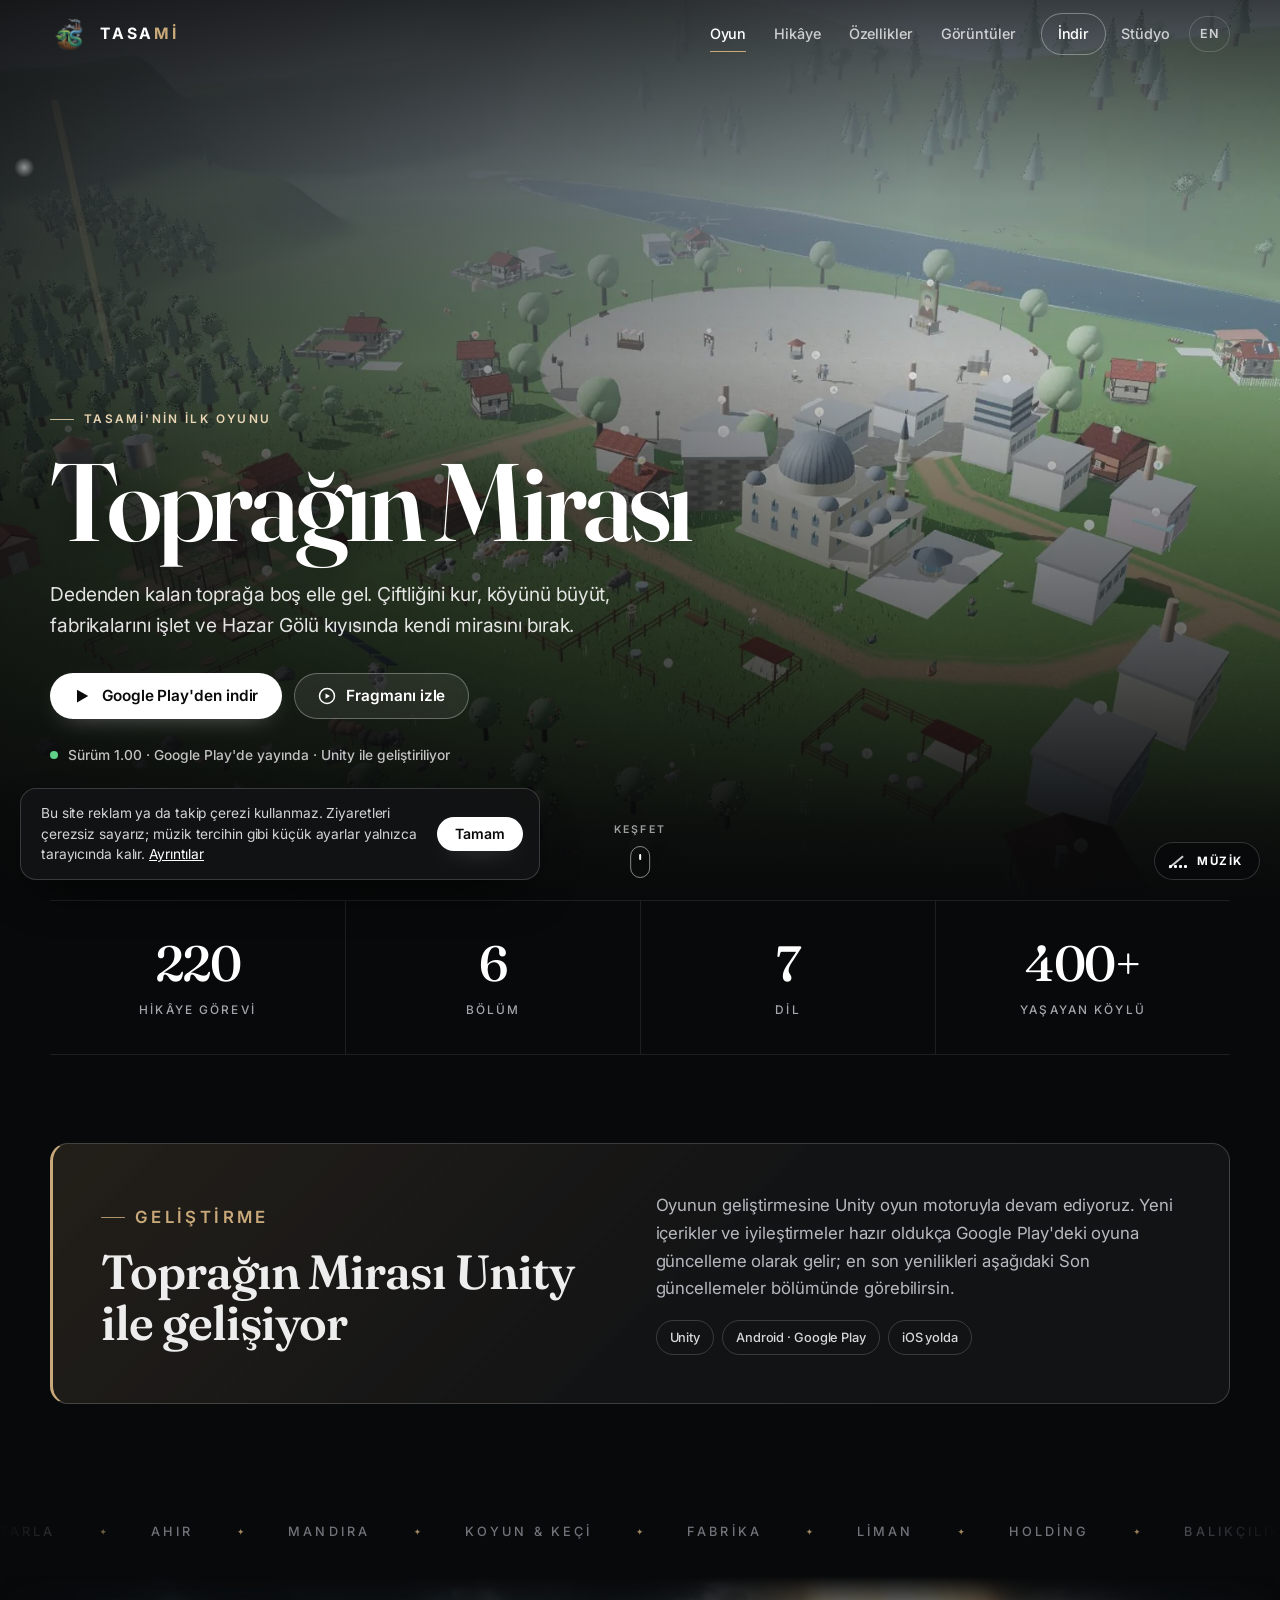
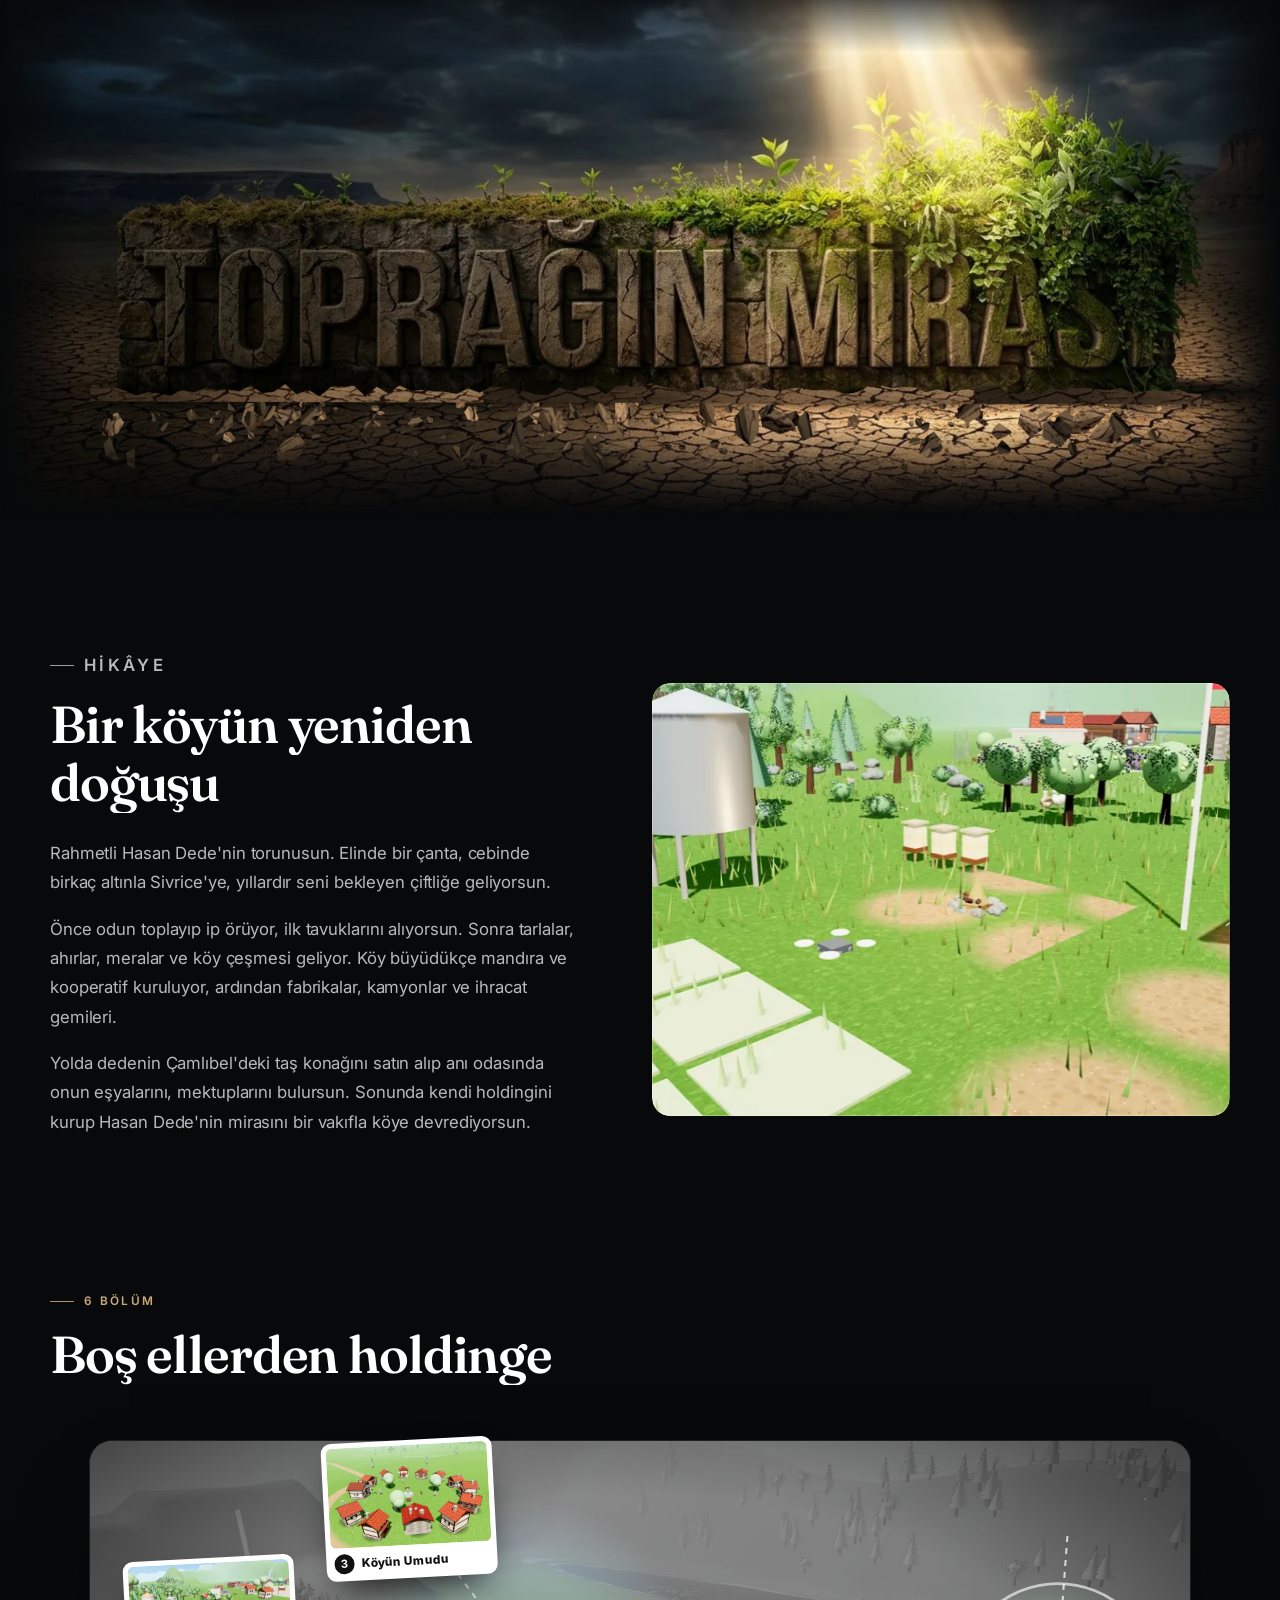
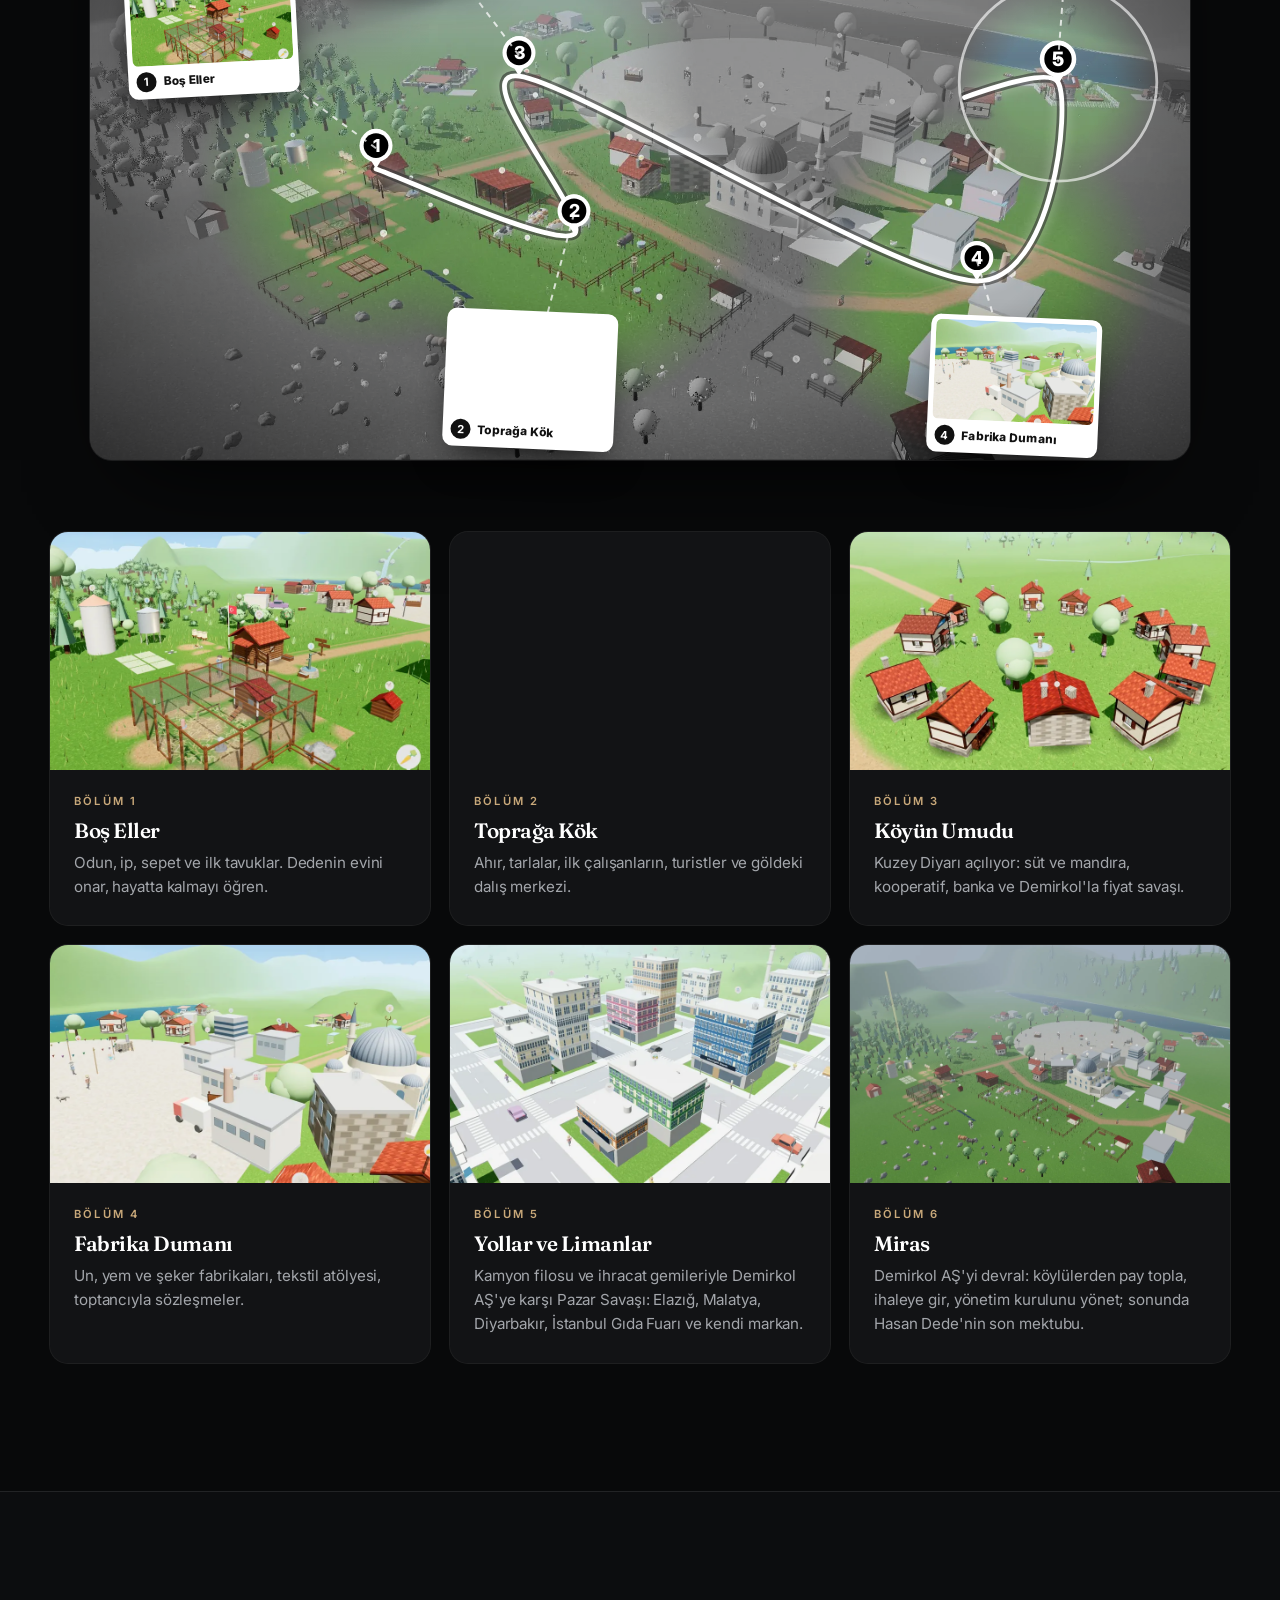
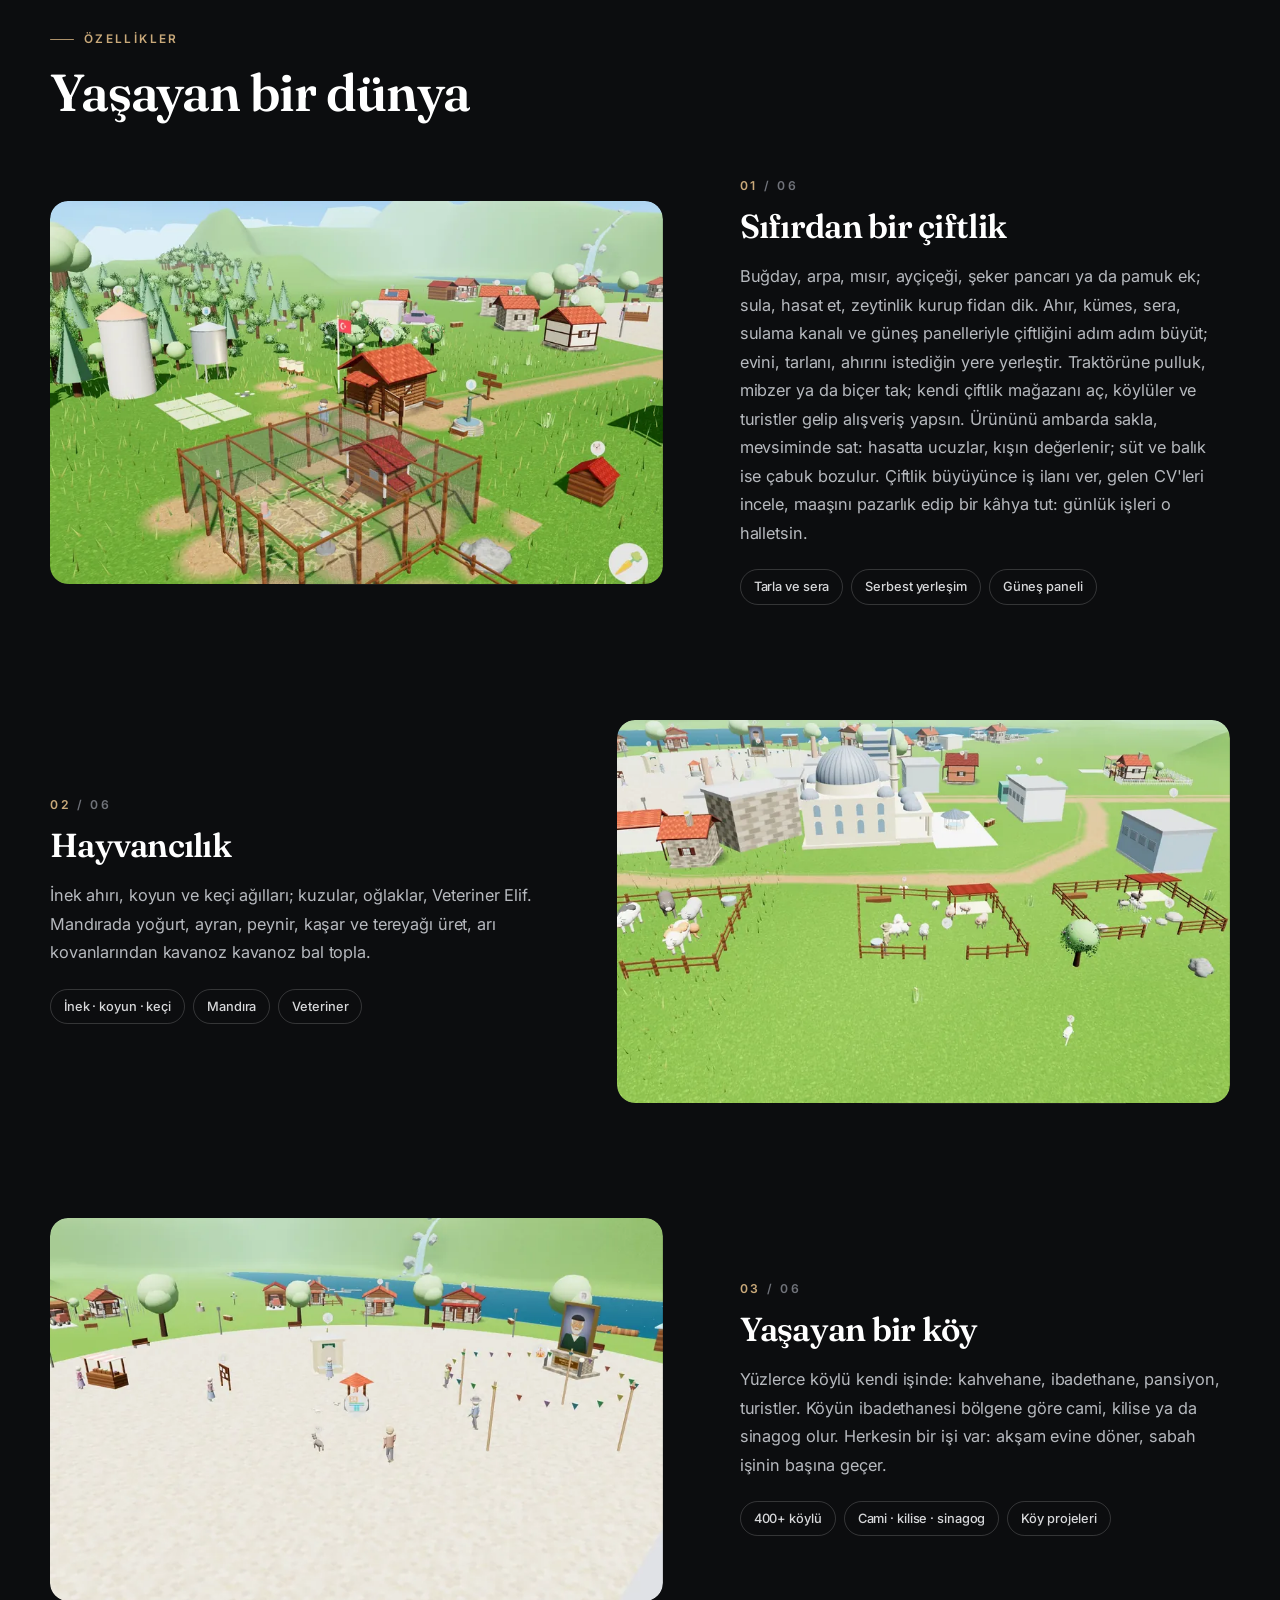
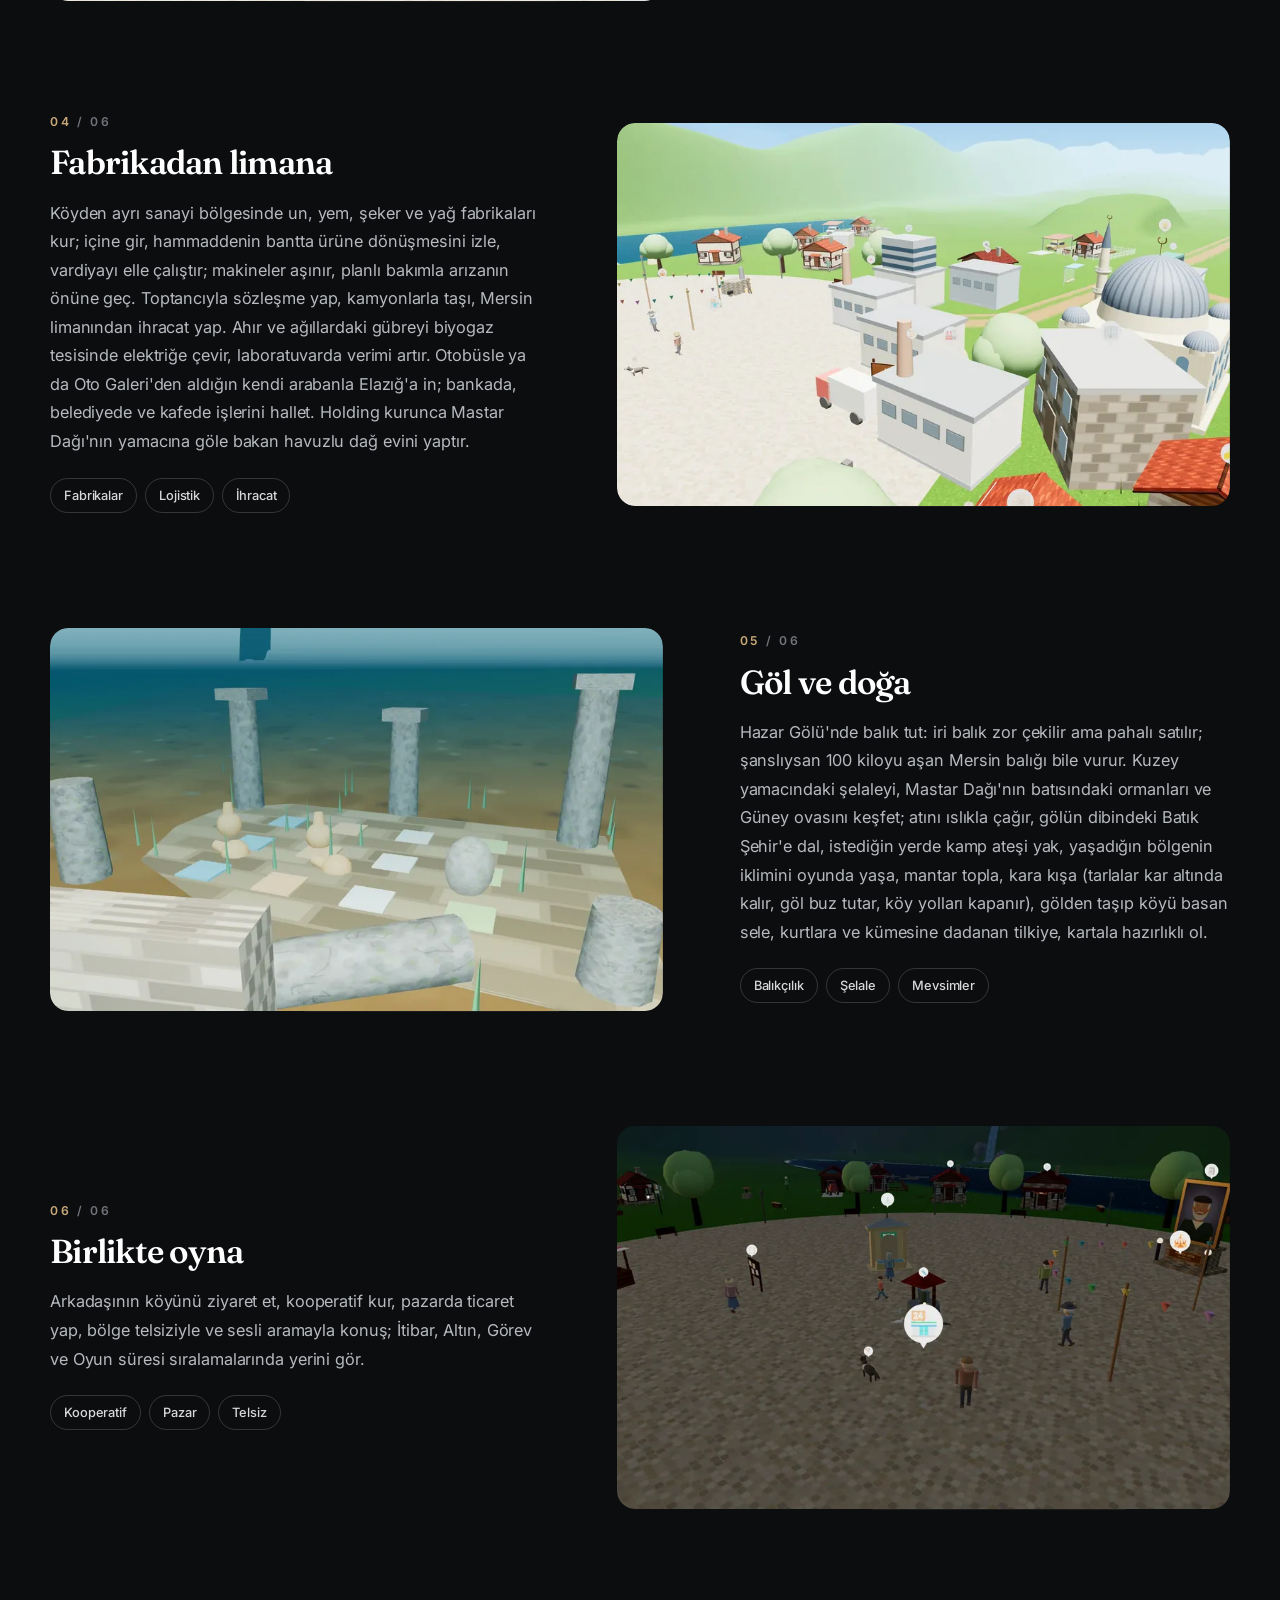
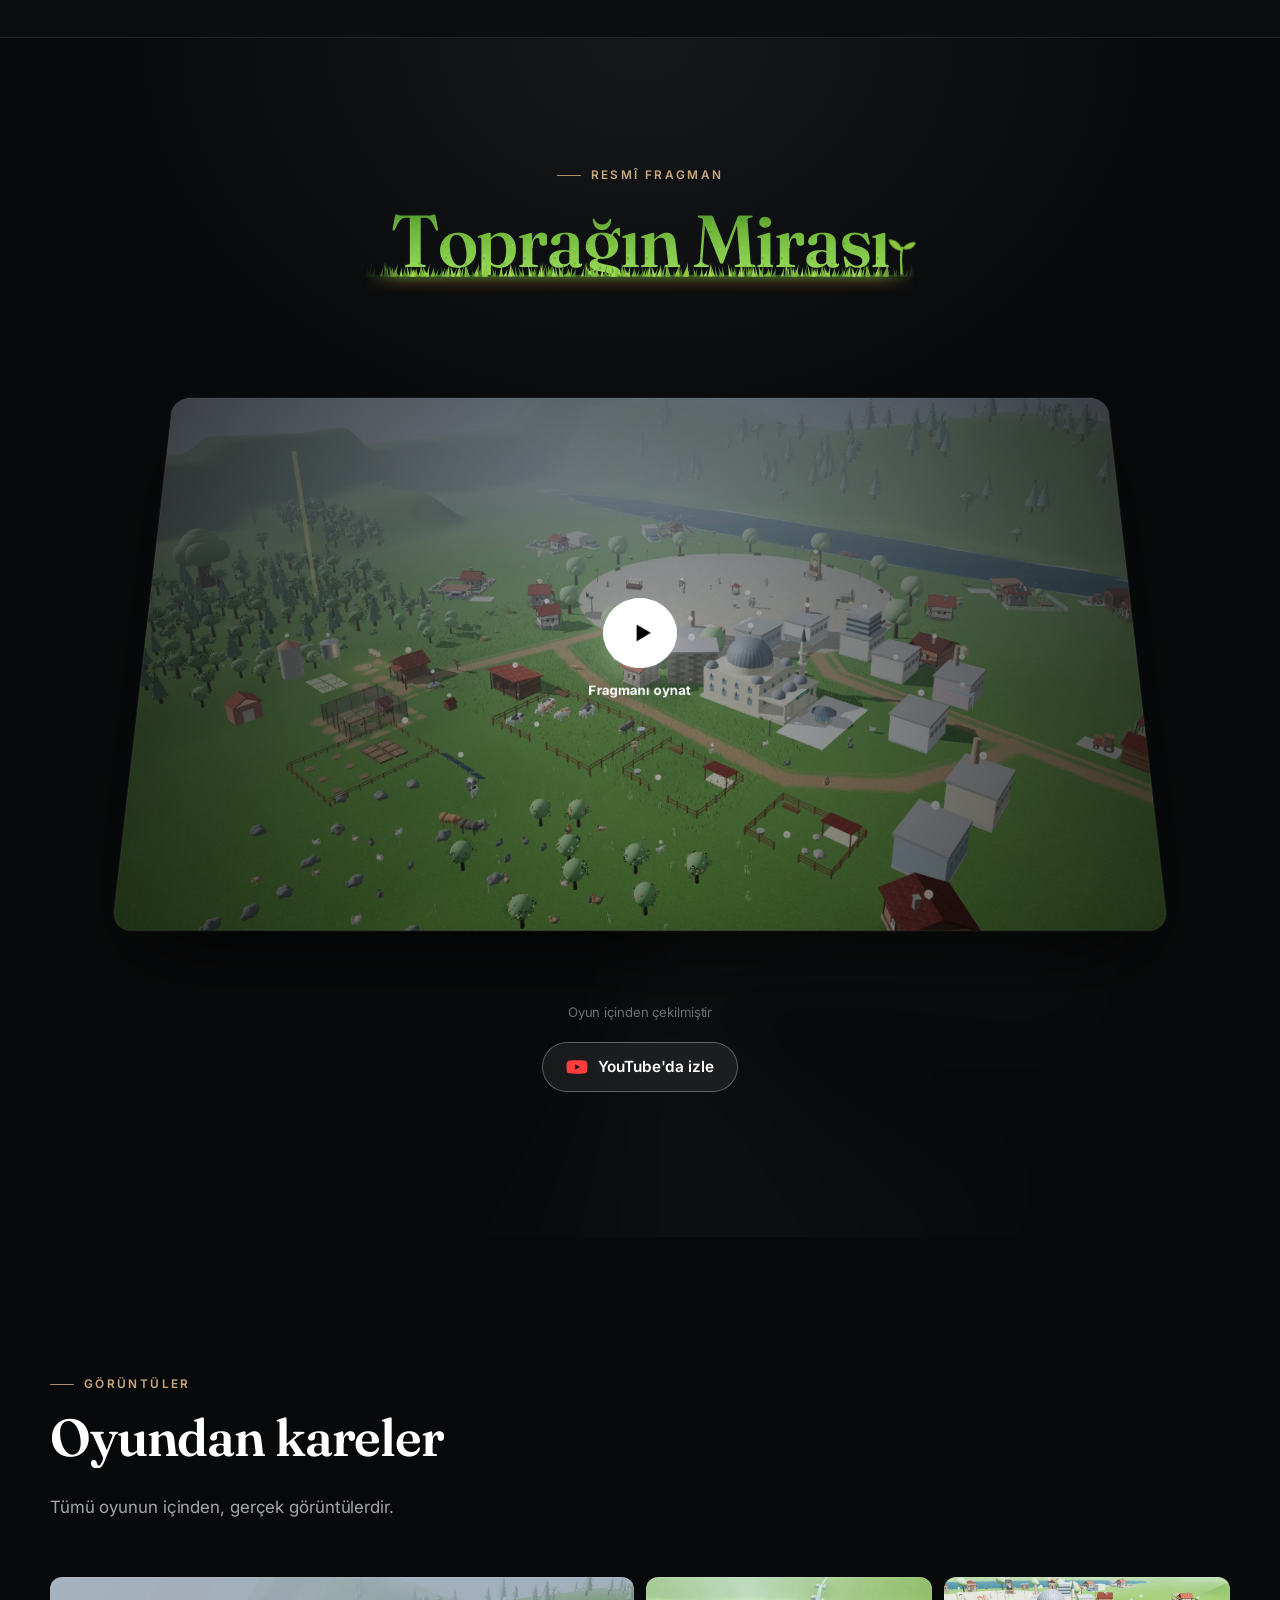
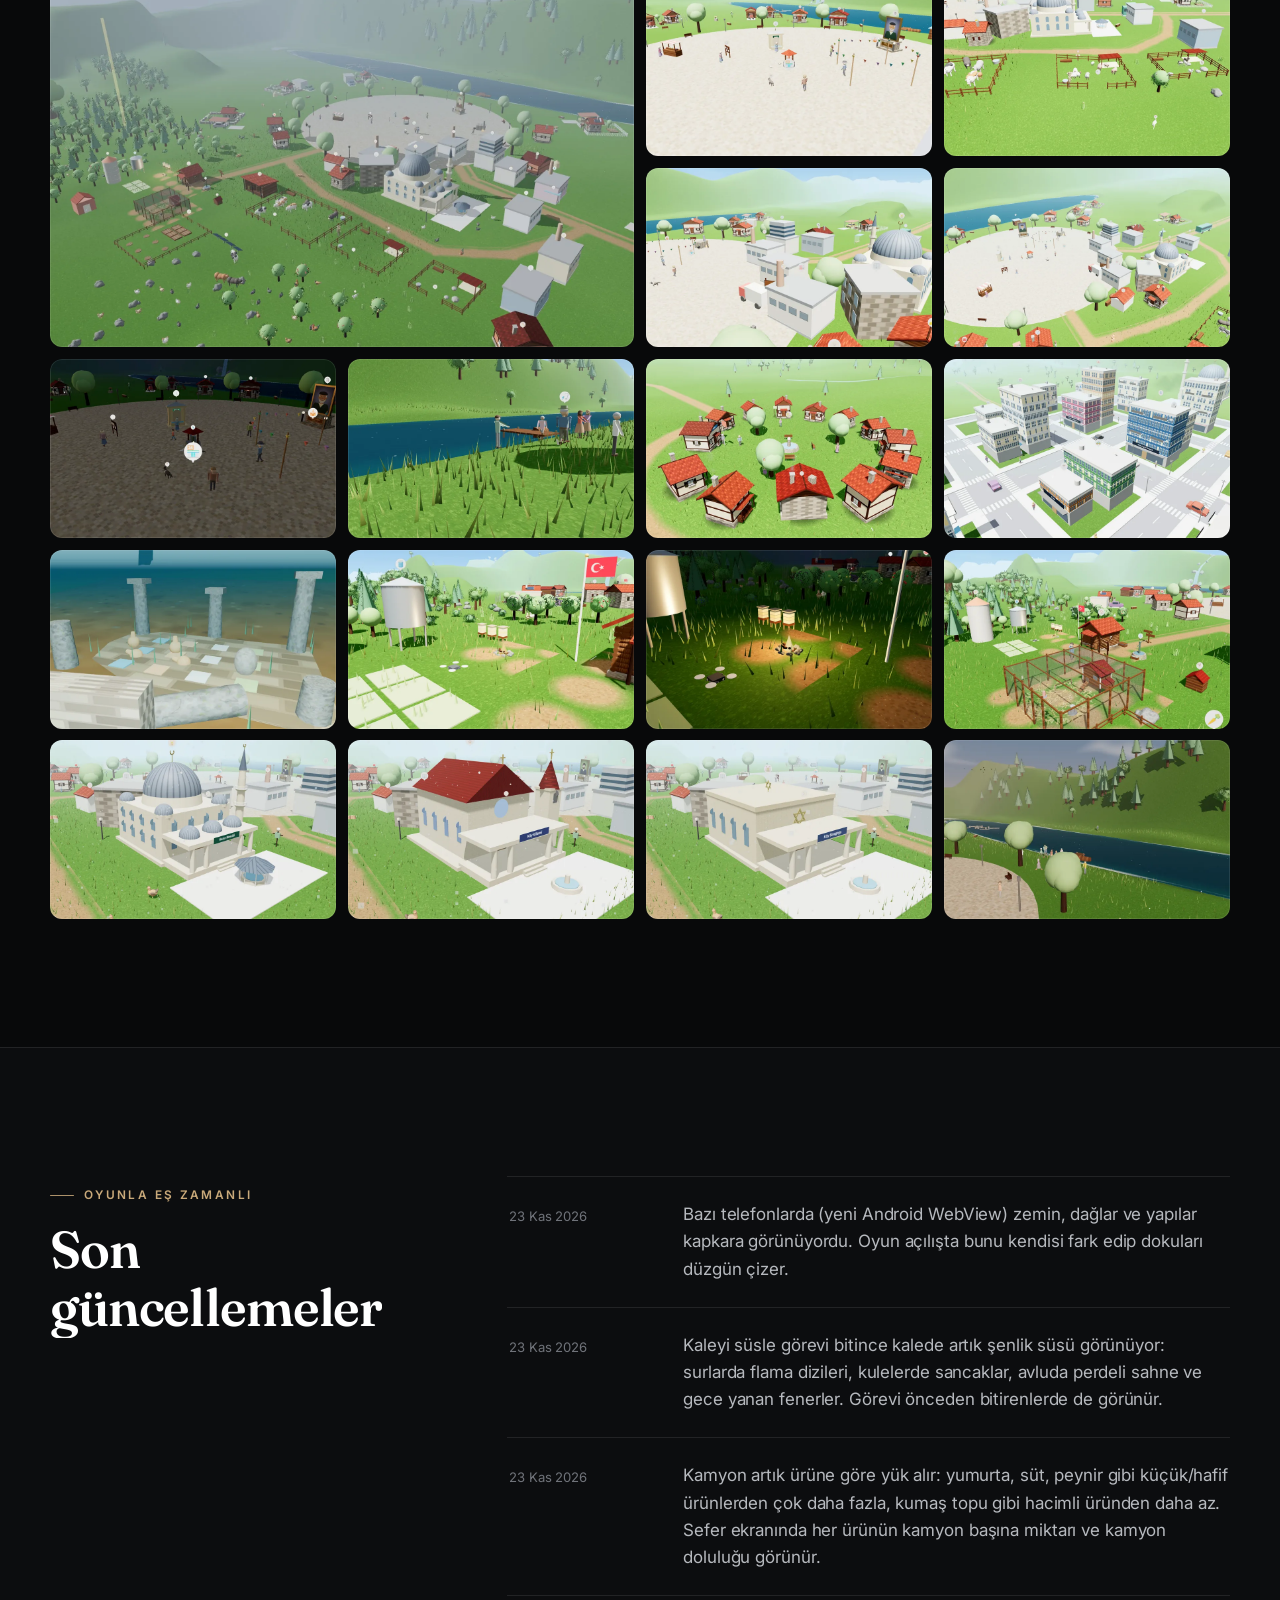
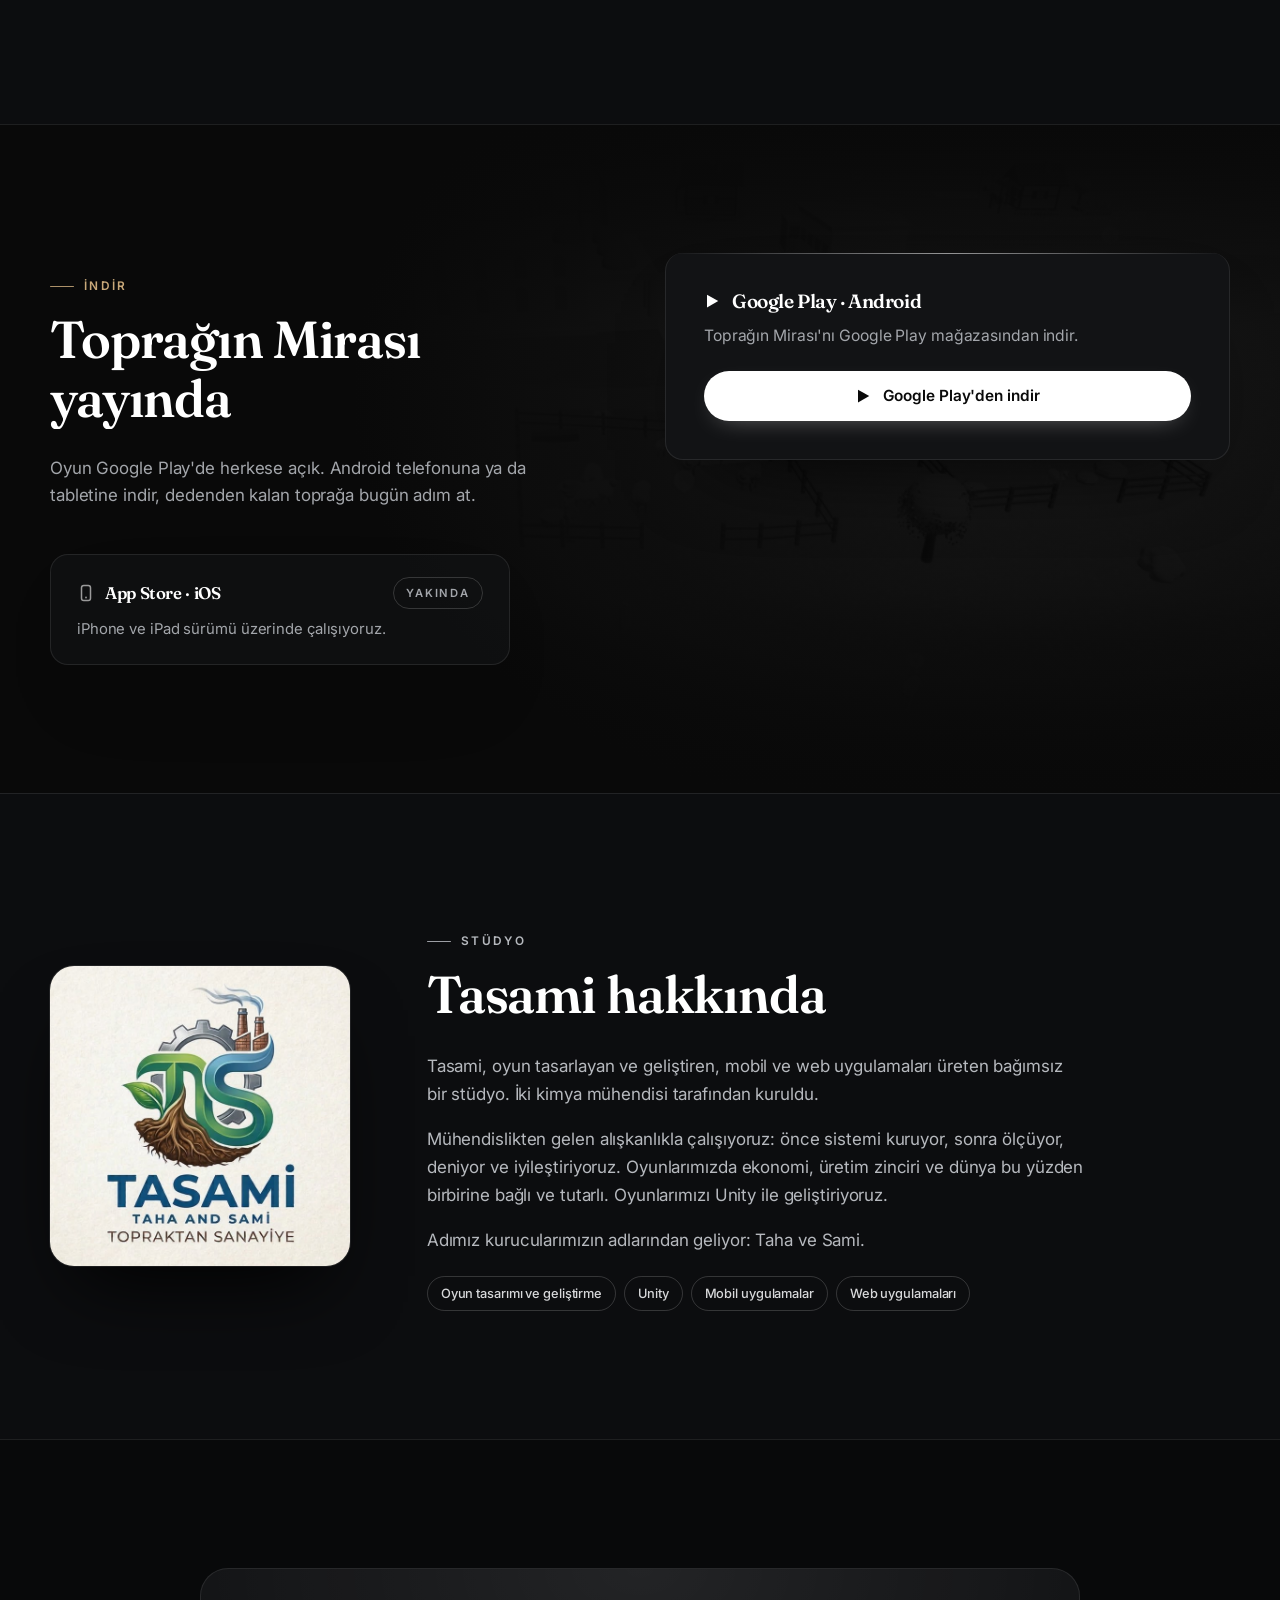
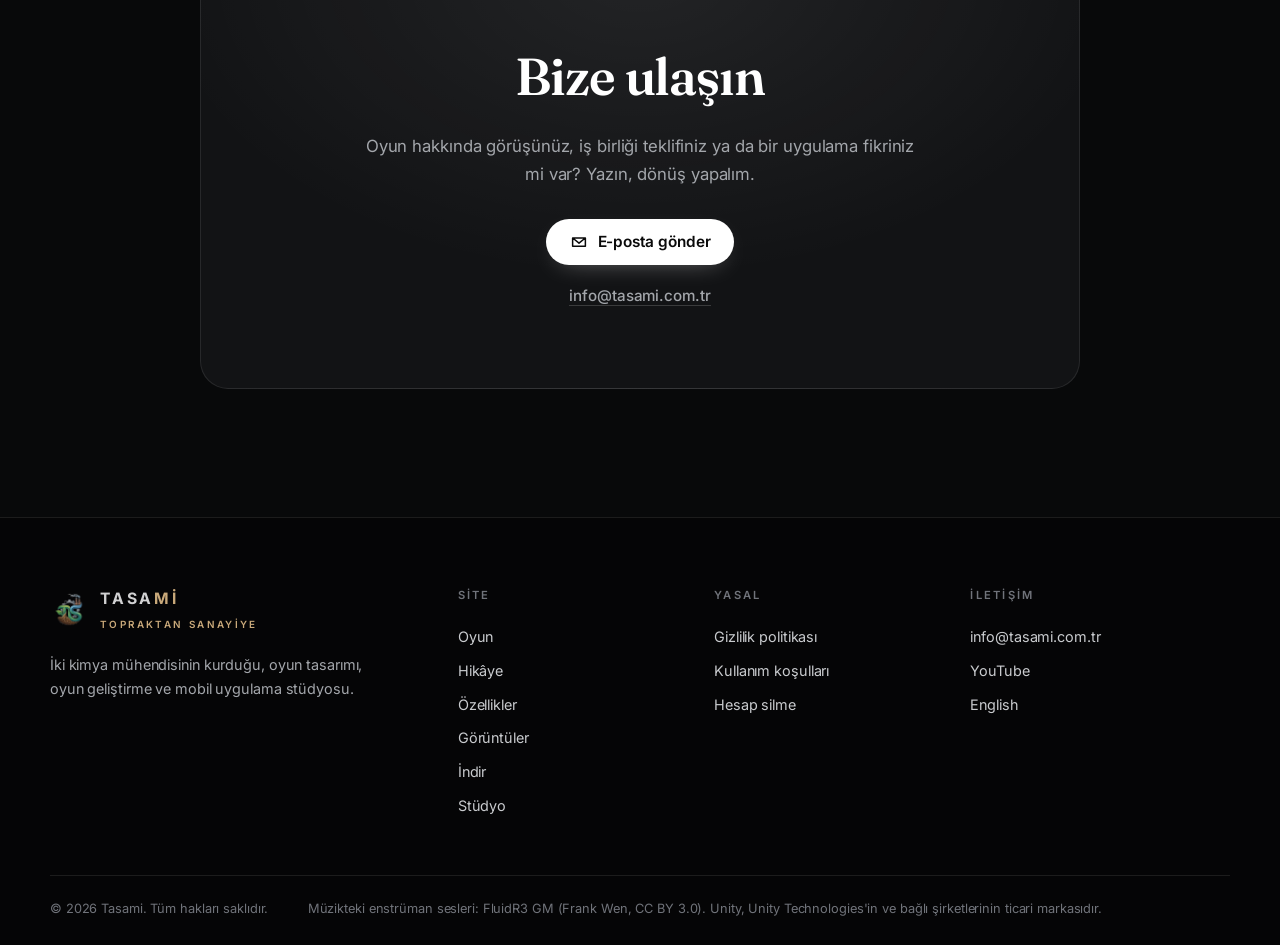
==== commit 0d0c92b8: "Oyunla senkron: sürüm 1.00" ====
--- a/index.html
+++ b/index.html
@@ -146,7 +146,7 @@
   <section class="updates" id="guncellemeler">
     <div class="wrap">
       <div class="sec-head reveal"><p class="kicker">Oyunla eş zamanlı</p><h2>Son güncellemeler</h2></div>
-      <ol class="upd-list"><li class="upd reveal" style="--i:0"><div class="upd-m"><time datetime="2026-11-23">23 Kas 2026</time></div><p>Kamyon artık ürüne göre yük alır: yumurta, süt, peynir gibi küçük/hafif ürünlerden çok daha fazla, kumaş topu gibi hacimli üründen daha az. Sefer ekranında her ürünün kamyon başına miktarı ve kamyon doluluğu görünür.</p></li><li class="upd reveal" style="--i:1"><div class="upd-m"><time datetime="2026-11-23">23 Kas 2026</time></div><p>Muhtar seçilince köy projeleri, dilekçeler ve muhtarlığa yapılan görev teslimleri artık senin 🎖️ Muhtarlık masanda. Rıza Amca eski muhtar olarak yalnız akıl verir.</p></li><li class="upd reveal" style="--i:2"><div class="upd-m"><time datetime="2026-11-21">21 Kas 2026</time></div><p>Otobüsler artık daha yavaş: en çok 40 km/s.</p></li></ol>
+      <ol class="upd-list"><li class="upd reveal" style="--i:0"><div class="upd-m"><time datetime="2026-11-23">23 Kas 2026</time></div><p>Bazı telefonlarda (yeni Android WebView) zemin, dağlar ve yapılar kapkara görünüyordu. Oyun açılışta bunu kendisi fark edip dokuları düzgün çizer.</p></li><li class="upd reveal" style="--i:1"><div class="upd-m"><time datetime="2026-11-23">23 Kas 2026</time></div><p>Kaleyi süsle görevi bitince kalede artık şenlik süsü görünüyor: surlarda flama dizileri, kulelerde sancaklar, avluda perdeli sahne ve gece yanan fenerler. Görevi önceden bitirenlerde de görünür.</p></li><li class="upd reveal" style="--i:2"><div class="upd-m"><time datetime="2026-11-23">23 Kas 2026</time></div><p>Kamyon artık ürüne göre yük alır: yumurta, süt, peynir gibi küçük/hafif ürünlerden çok daha fazla, kumaş topu gibi hacimli üründen daha az. Sefer ekranında her ürünün kamyon başına miktarı ve kamyon doluluğu görünür.</p></li></ol>
     </div>
   </section>
 
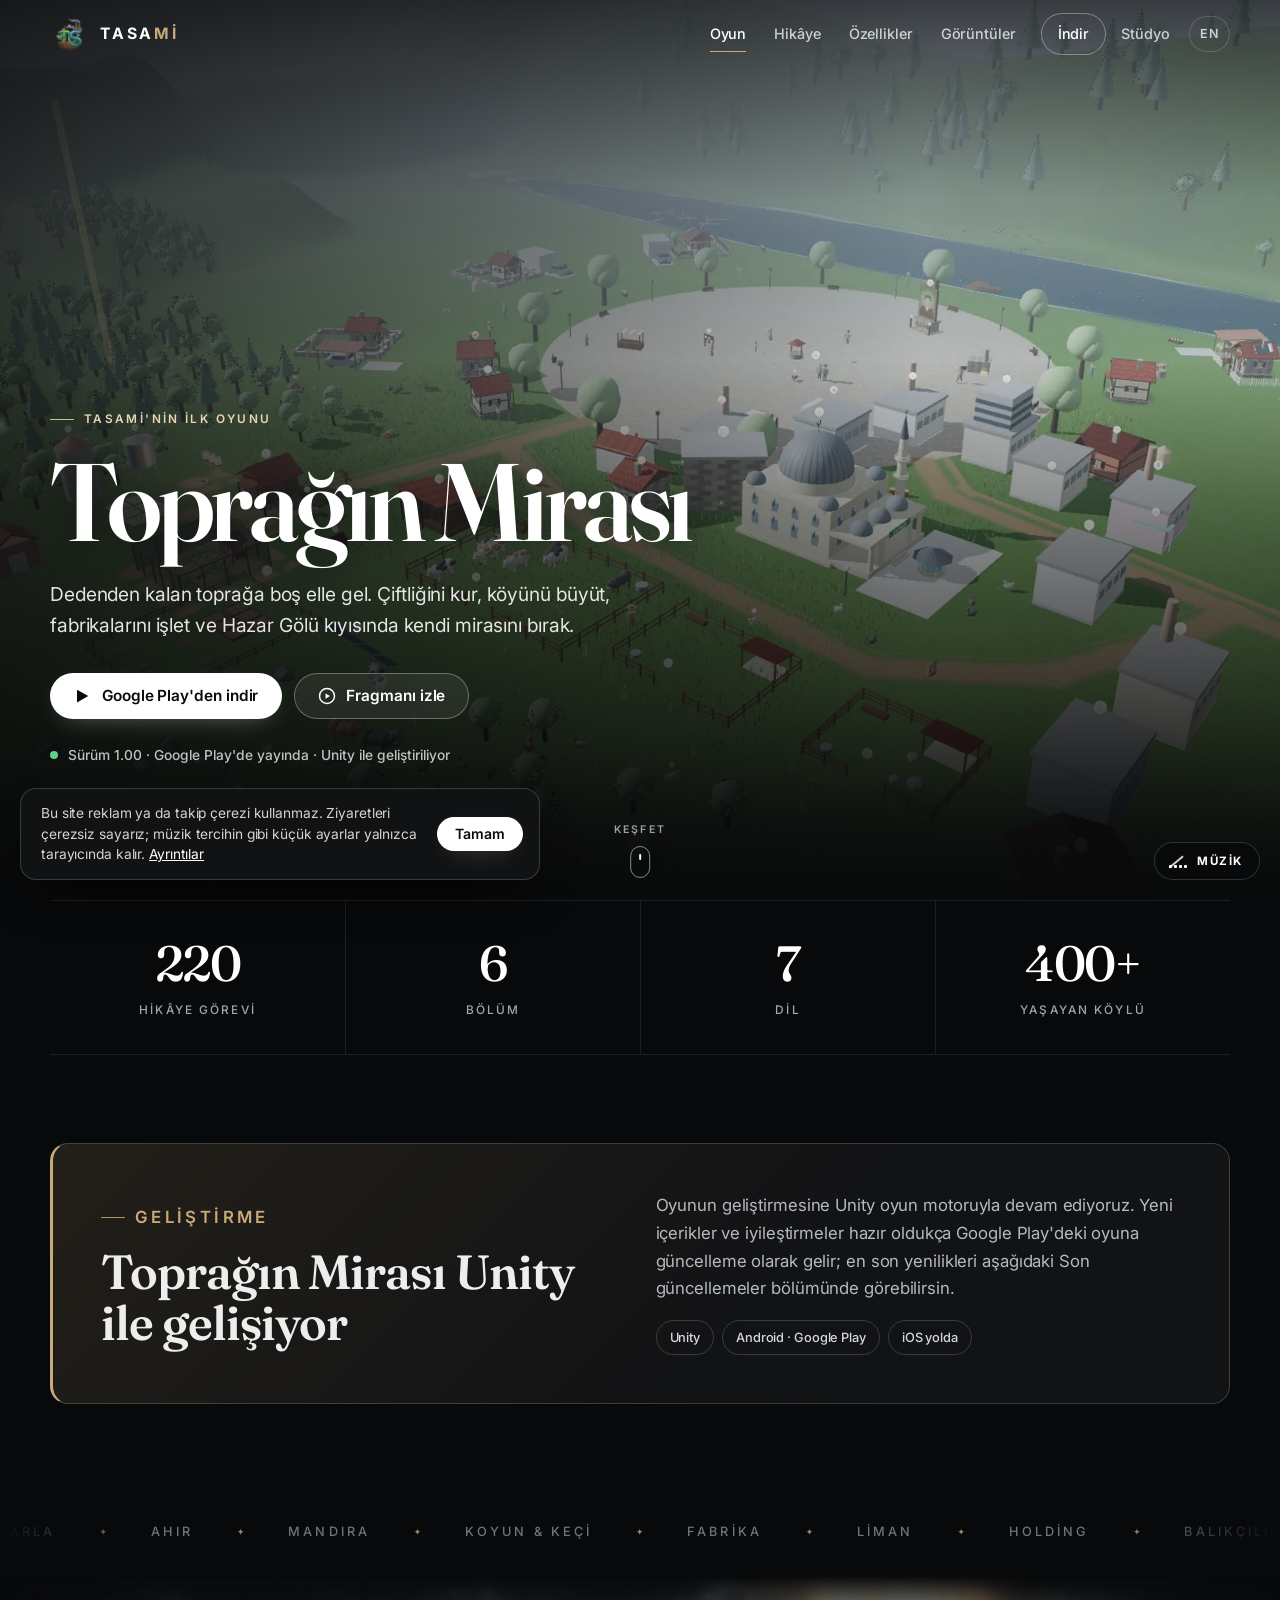
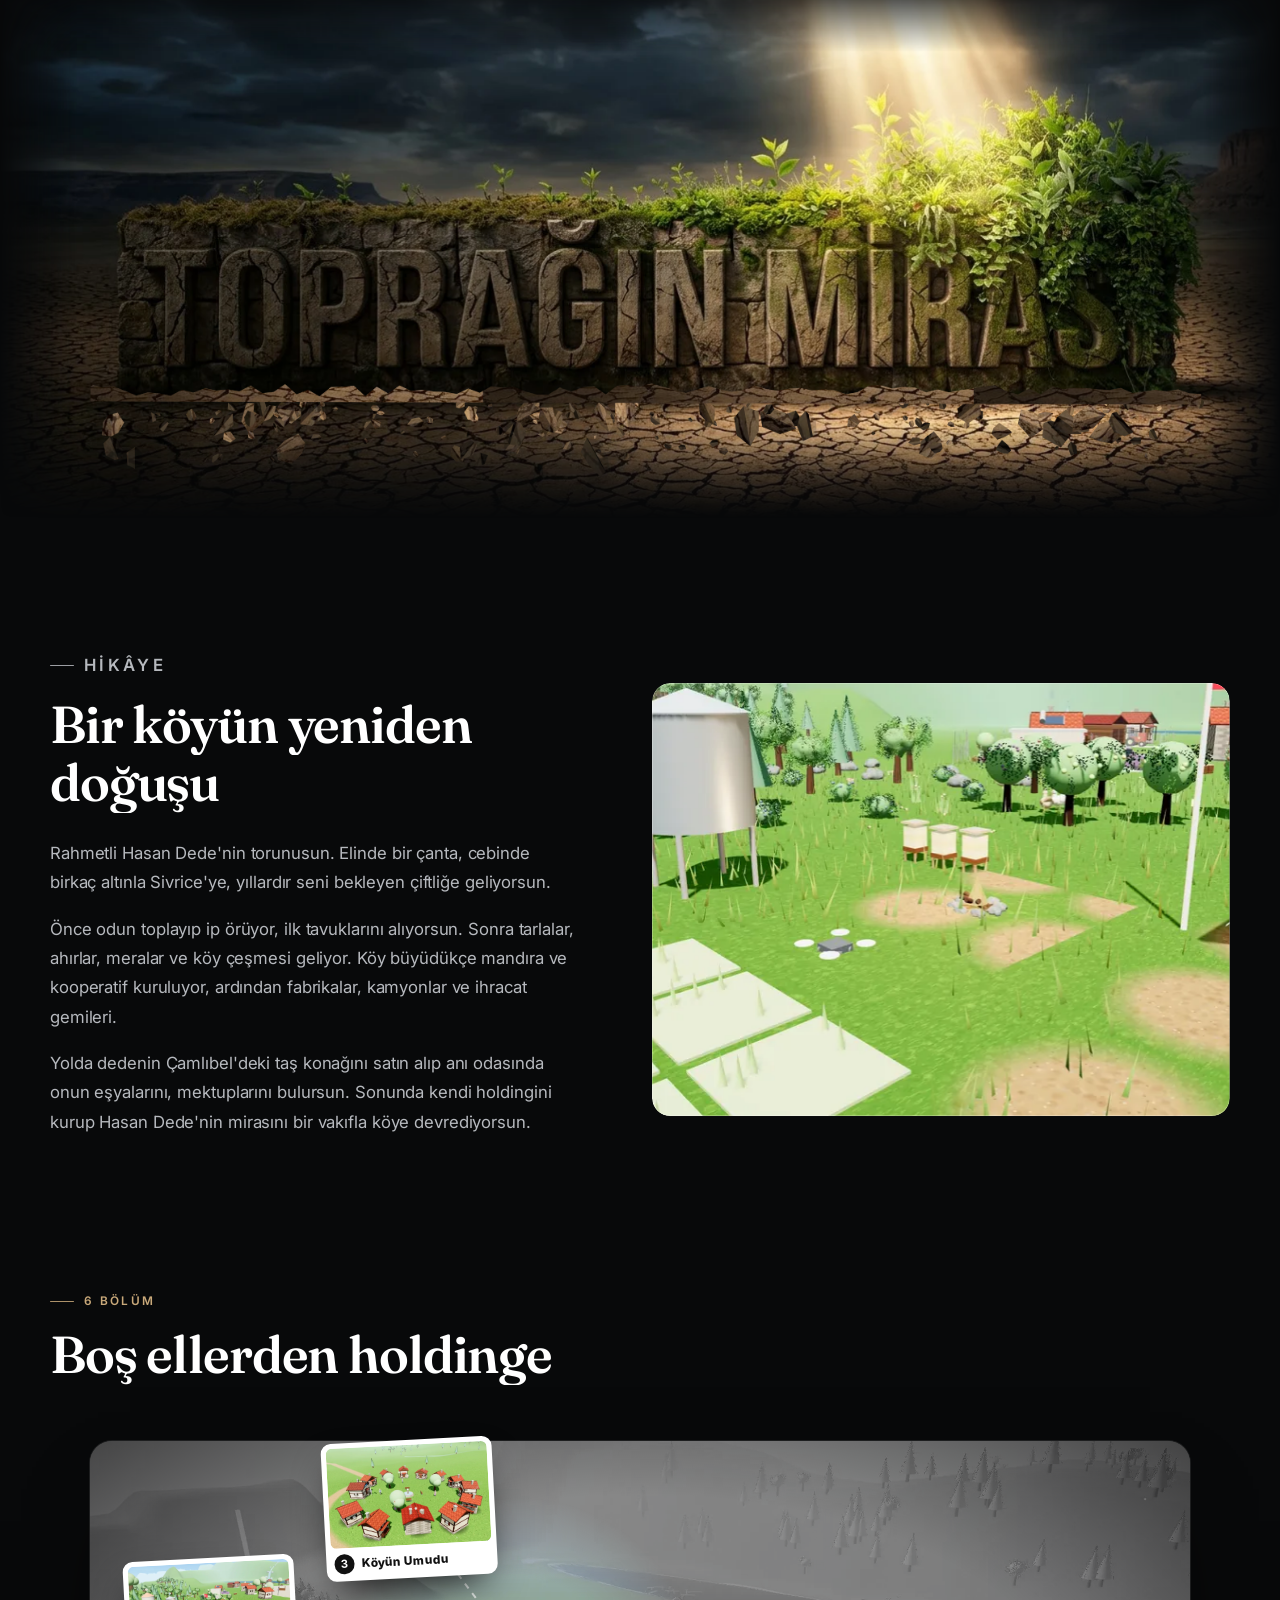
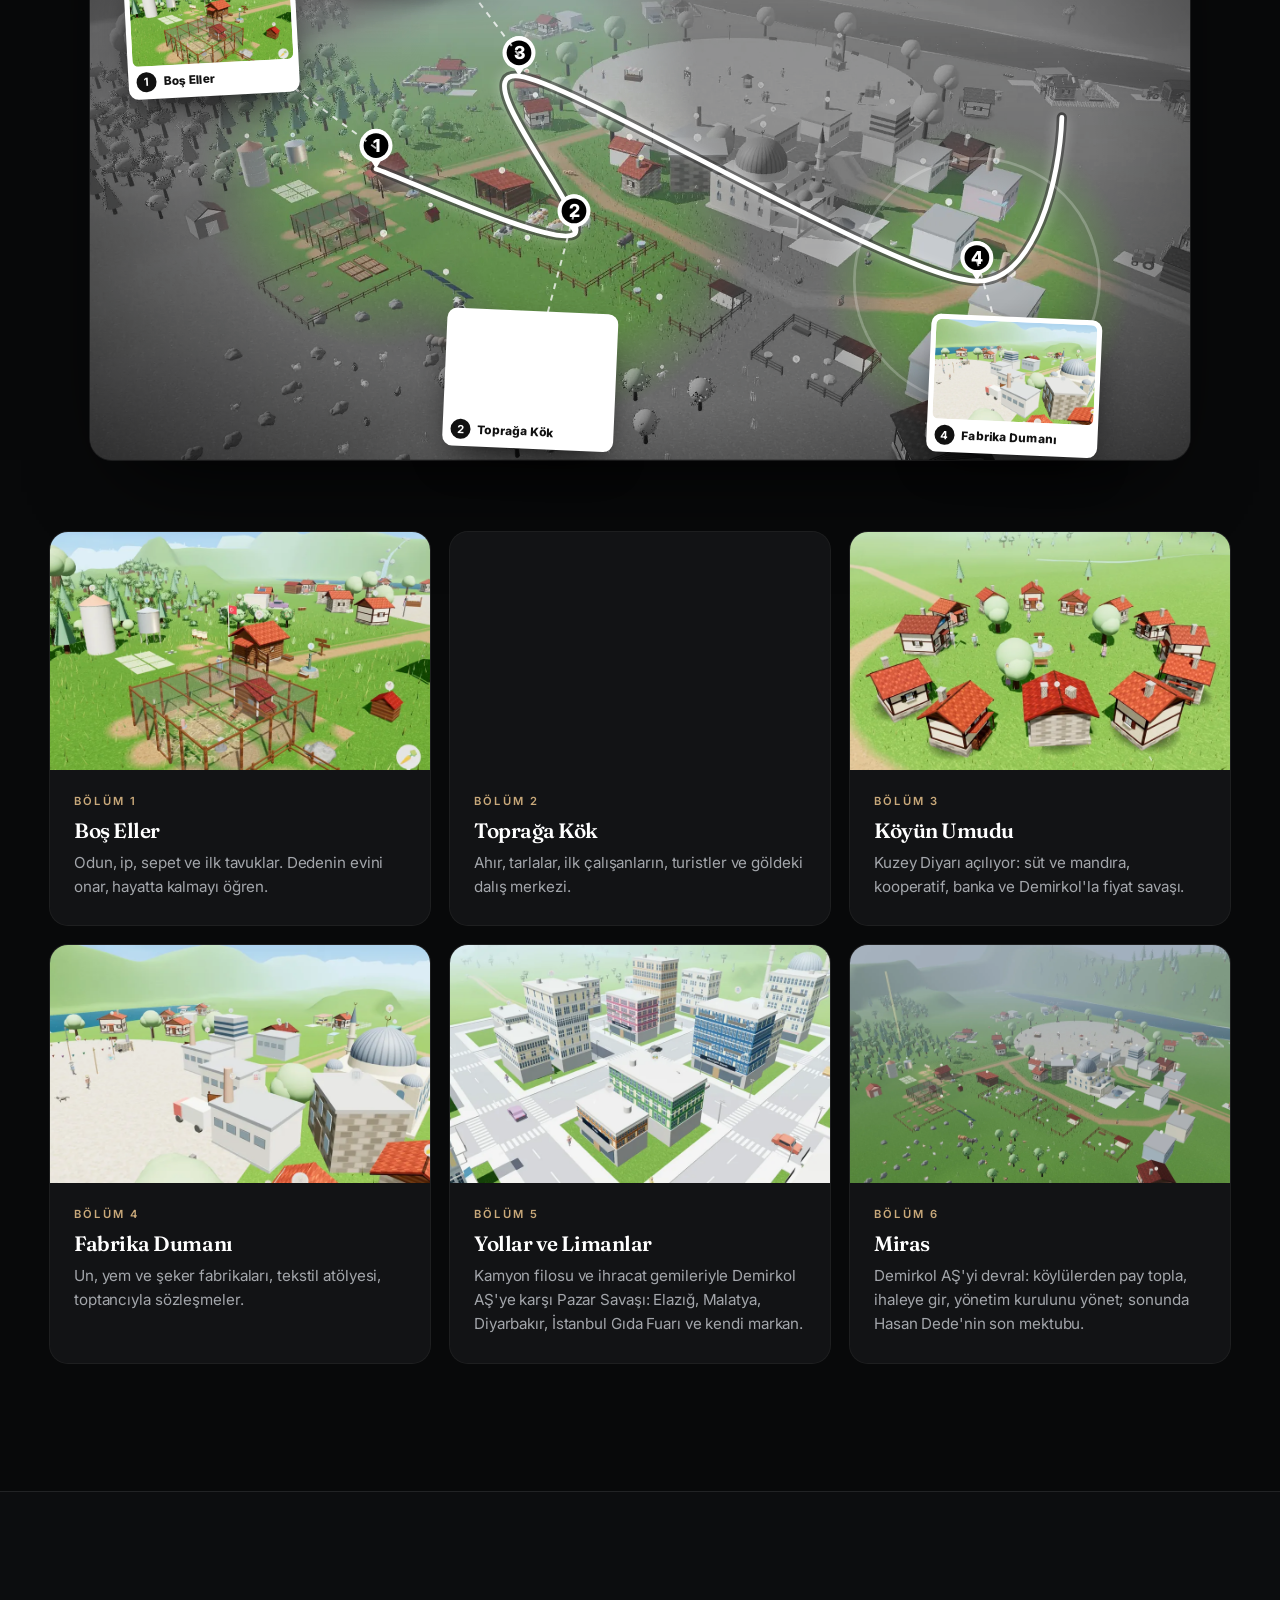
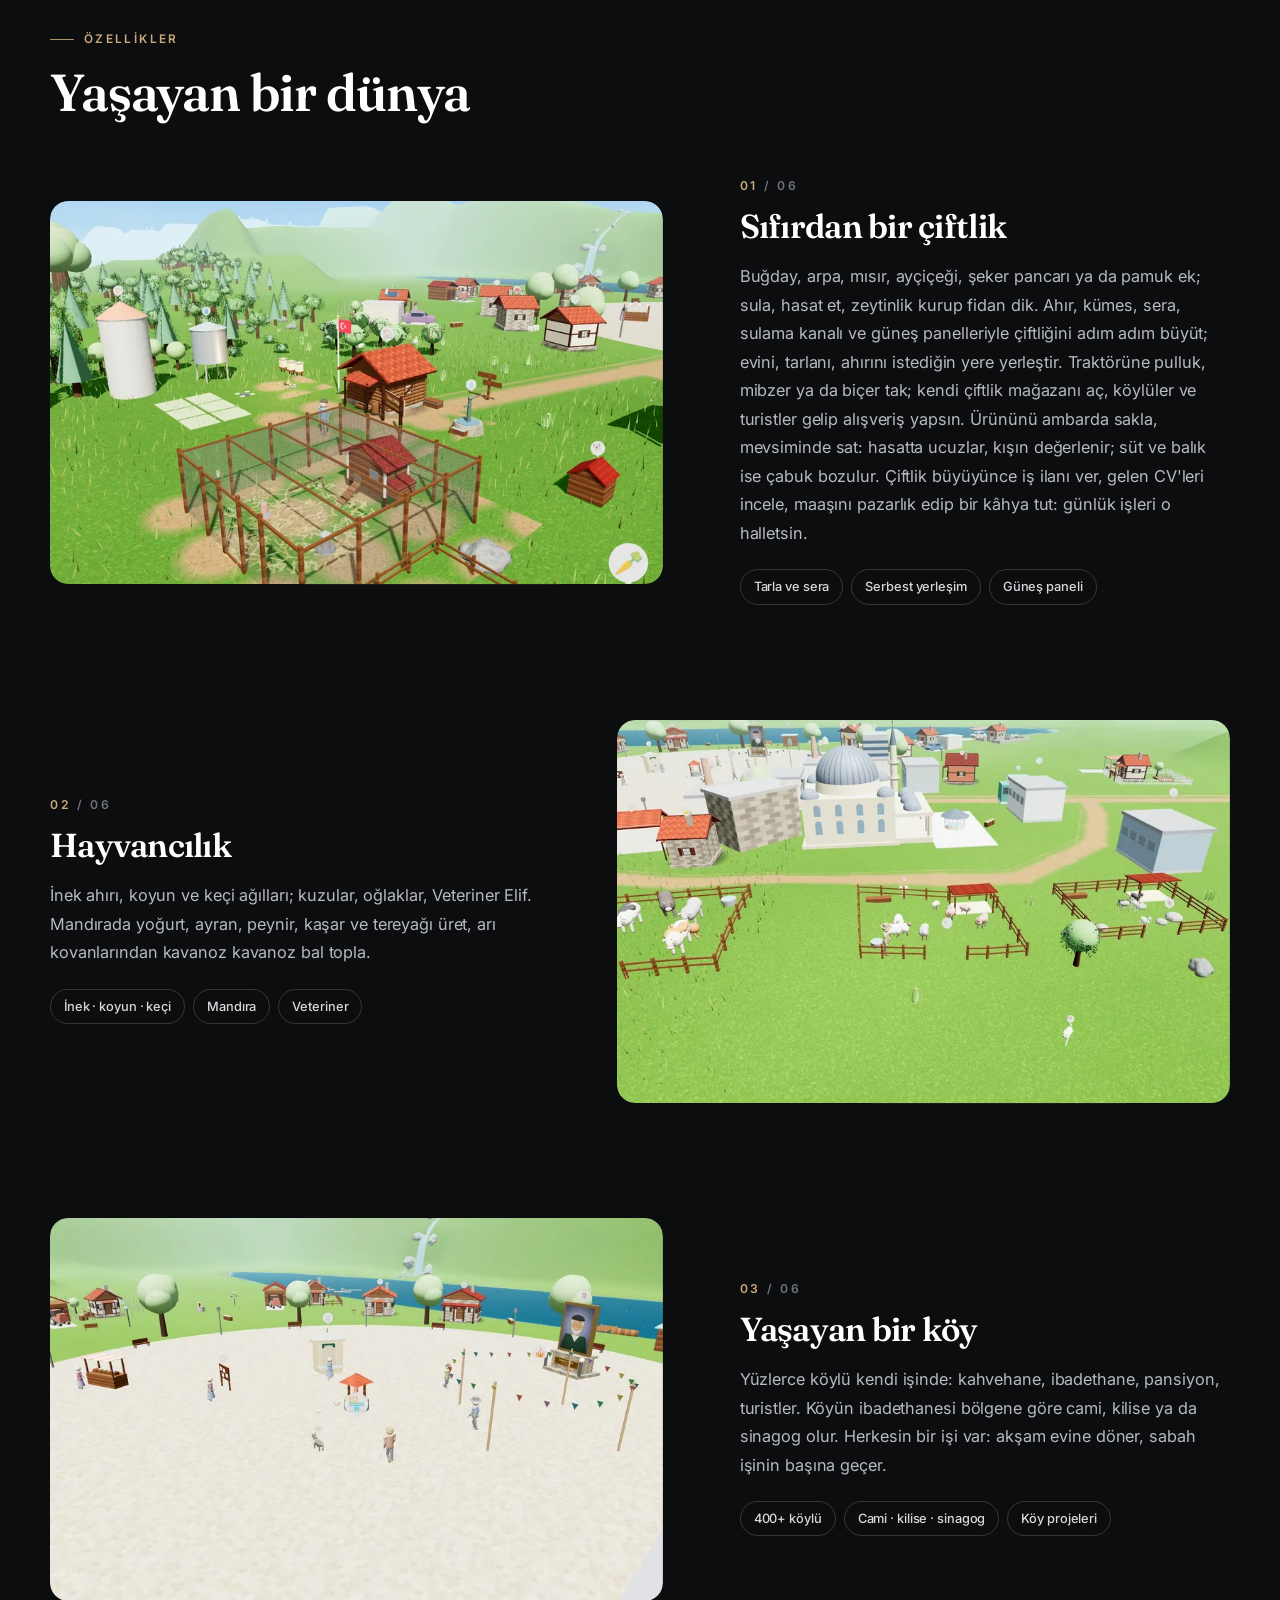
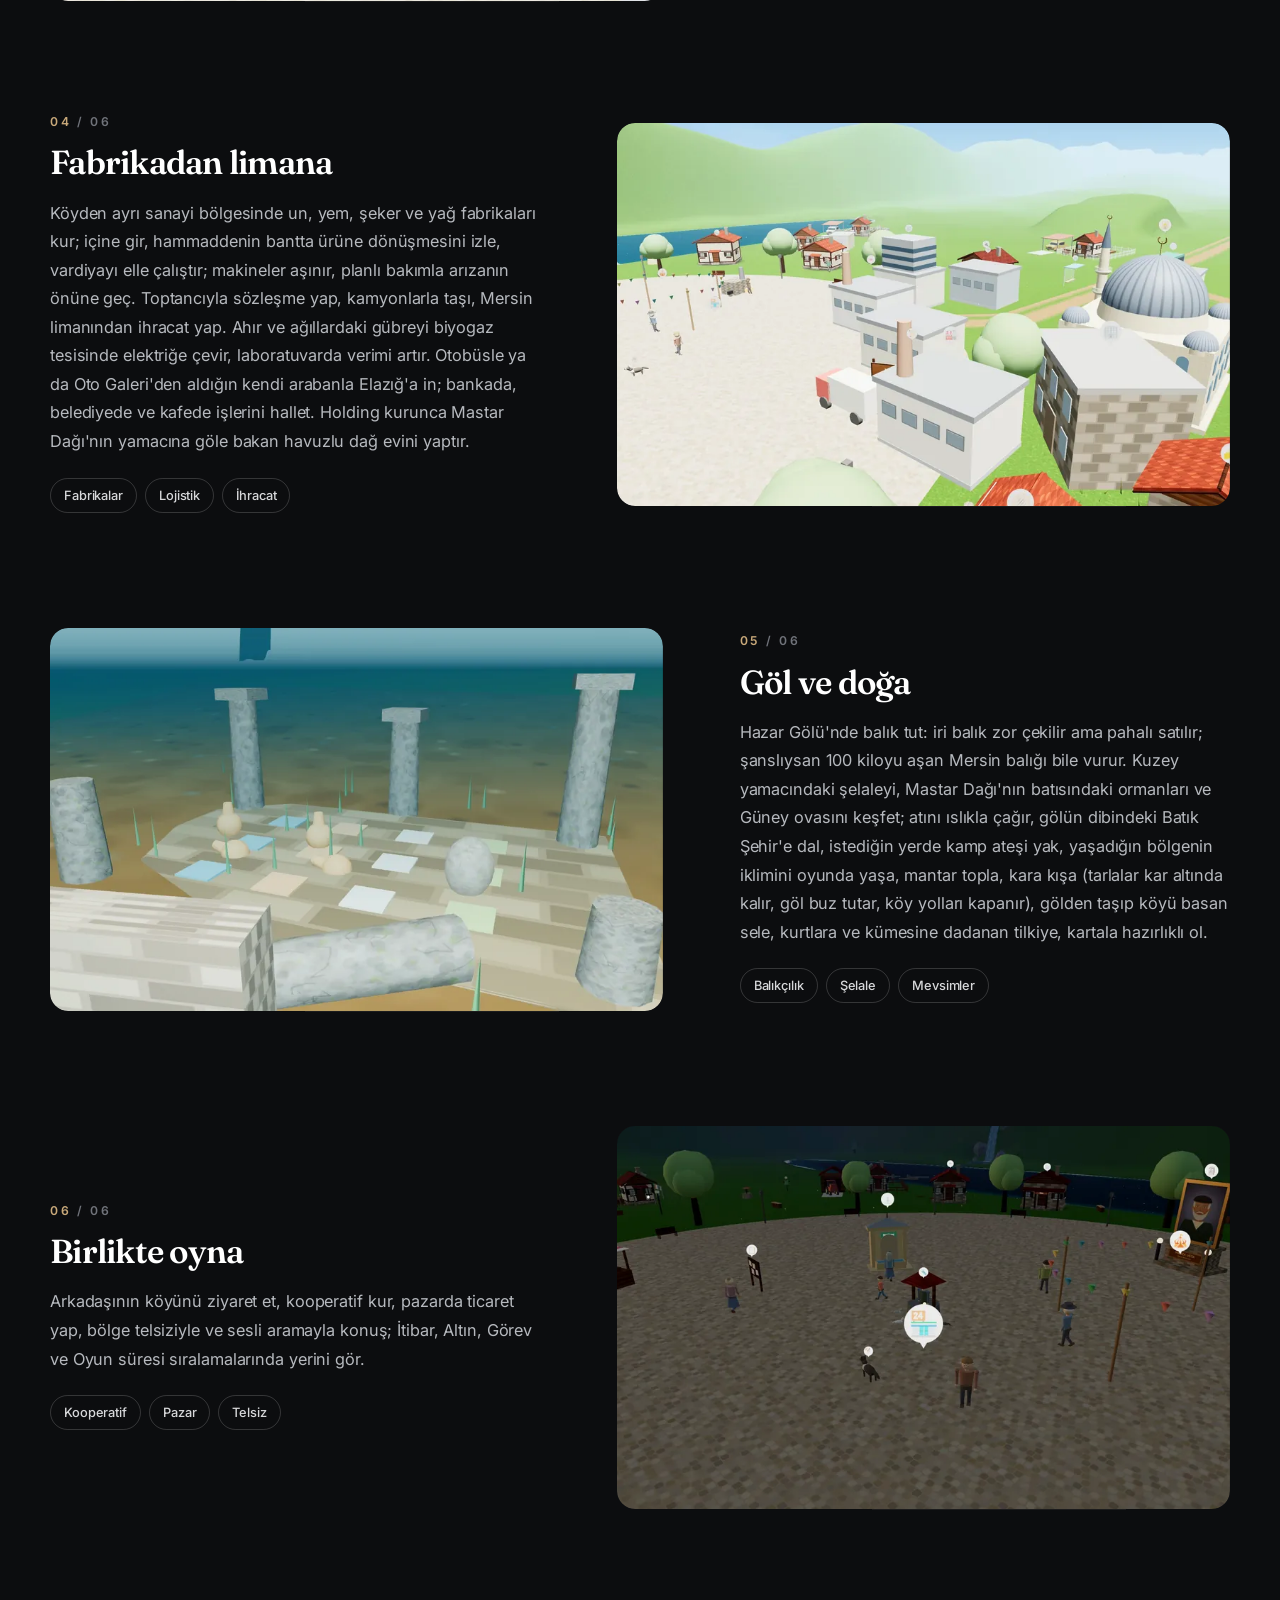
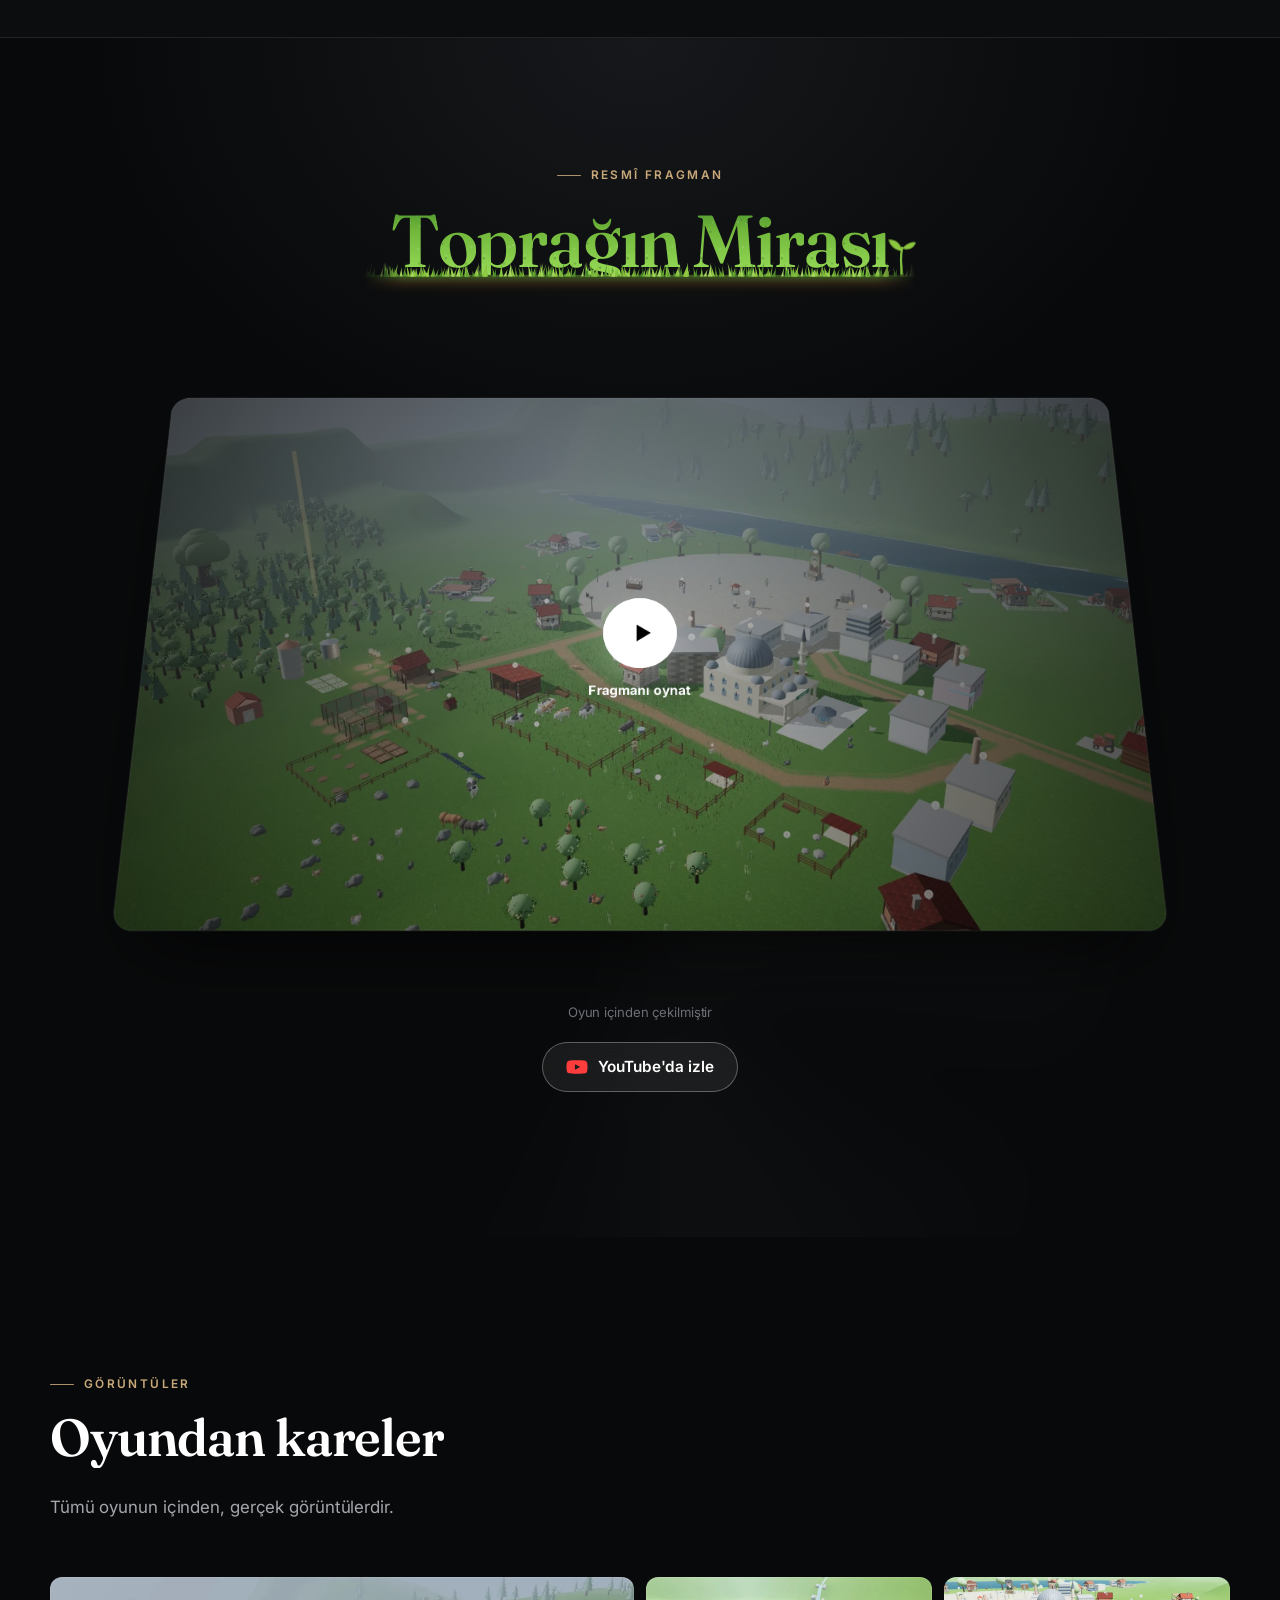
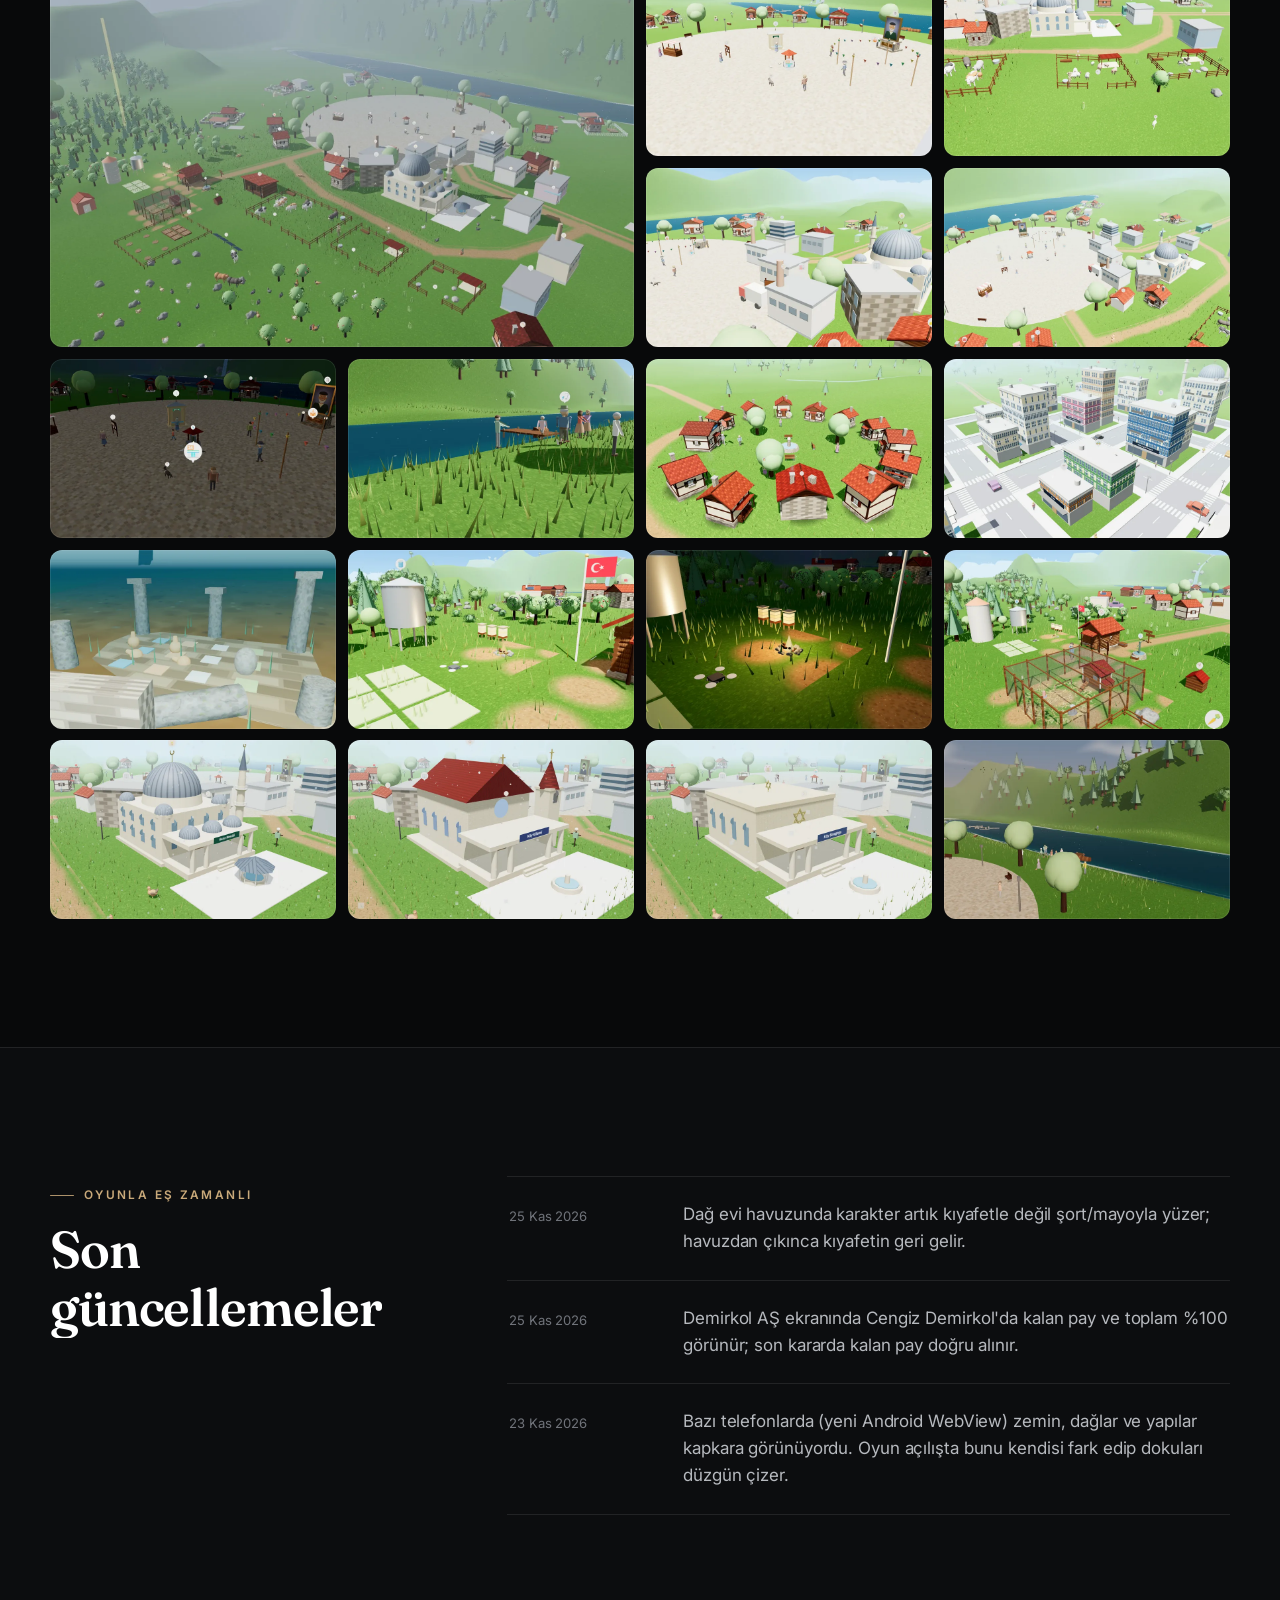
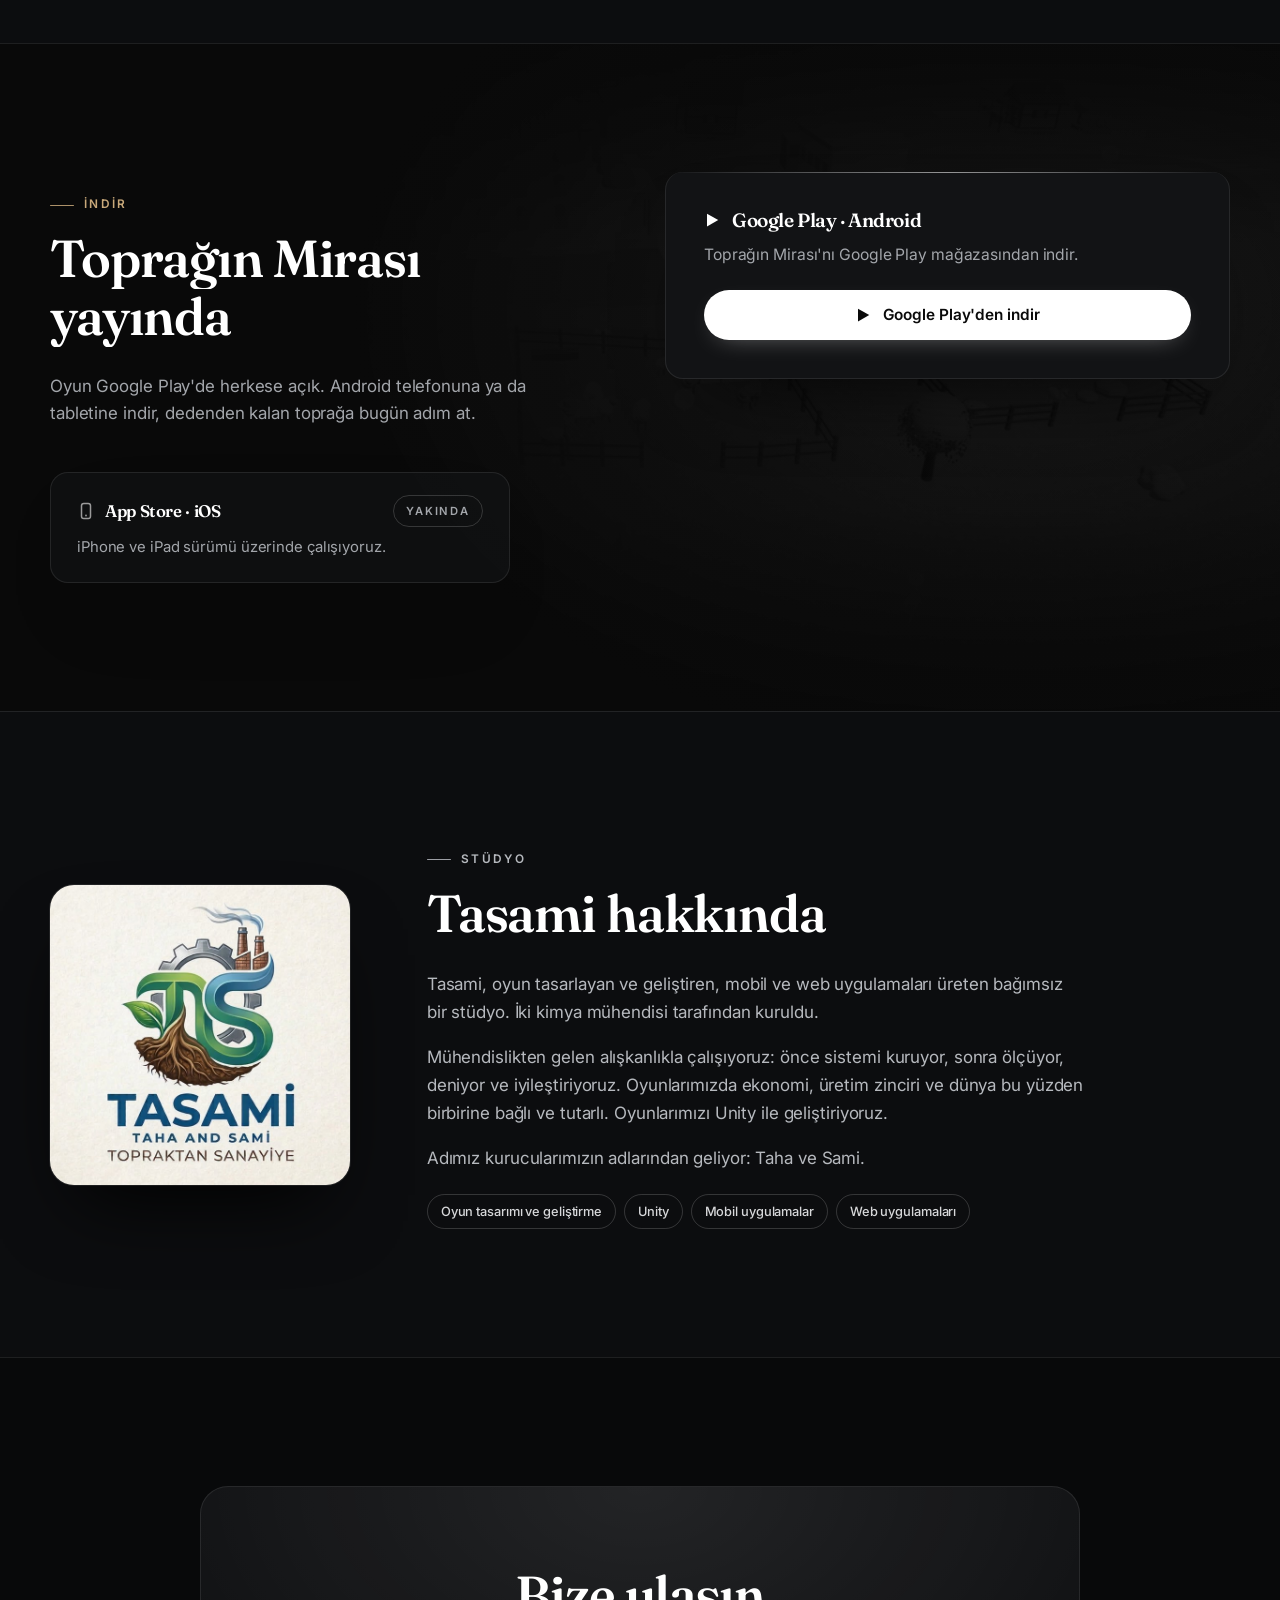
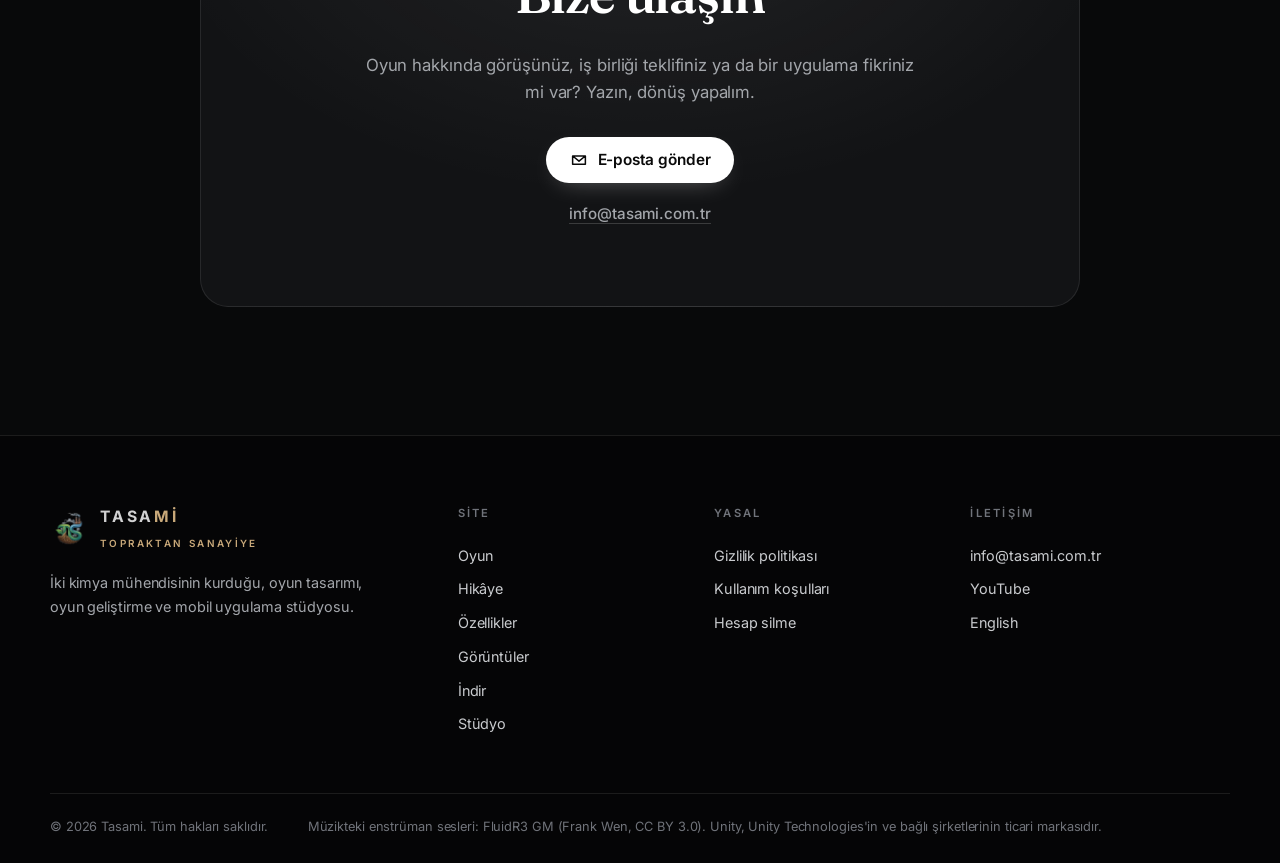
==== commit 9c02f627: "Oyunla senkron: sürüm 1.00" ====
--- a/index.html
+++ b/index.html
@@ -146,7 +146,7 @@
   <section class="updates" id="guncellemeler">
     <div class="wrap">
       <div class="sec-head reveal"><p class="kicker">Oyunla eş zamanlı</p><h2>Son güncellemeler</h2></div>
-      <ol class="upd-list"><li class="upd reveal" style="--i:0"><div class="upd-m"><time datetime="2026-11-23">23 Kas 2026</time></div><p>Bazı telefonlarda (yeni Android WebView) zemin, dağlar ve yapılar kapkara görünüyordu. Oyun açılışta bunu kendisi fark edip dokuları düzgün çizer.</p></li><li class="upd reveal" style="--i:1"><div class="upd-m"><time datetime="2026-11-23">23 Kas 2026</time></div><p>Kaleyi süsle görevi bitince kalede artık şenlik süsü görünüyor: surlarda flama dizileri, kulelerde sancaklar, avluda perdeli sahne ve gece yanan fenerler. Görevi önceden bitirenlerde de görünür.</p></li><li class="upd reveal" style="--i:2"><div class="upd-m"><time datetime="2026-11-23">23 Kas 2026</time></div><p>Kamyon artık ürüne göre yük alır: yumurta, süt, peynir gibi küçük/hafif ürünlerden çok daha fazla, kumaş topu gibi hacimli üründen daha az. Sefer ekranında her ürünün kamyon başına miktarı ve kamyon doluluğu görünür.</p></li></ol>
+      <ol class="upd-list"><li class="upd reveal" style="--i:0"><div class="upd-m"><time datetime="2026-11-25">25 Kas 2026</time></div><p>Dağ evi havuzunda karakter artık kıyafetle değil şort/mayoyla yüzer; havuzdan çıkınca kıyafetin geri gelir.</p></li><li class="upd reveal" style="--i:1"><div class="upd-m"><time datetime="2026-11-25">25 Kas 2026</time></div><p>Demirkol AŞ ekranında Cengiz Demirkol&#x27;da kalan pay ve toplam %100 görünür; son kararda kalan pay doğru alınır.</p></li><li class="upd reveal" style="--i:2"><div class="upd-m"><time datetime="2026-11-23">23 Kas 2026</time></div><p>Bazı telefonlarda (yeni Android WebView) zemin, dağlar ve yapılar kapkara görünüyordu. Oyun açılışta bunu kendisi fark edip dokuları düzgün çizer.</p></li></ol>
     </div>
   </section>
 
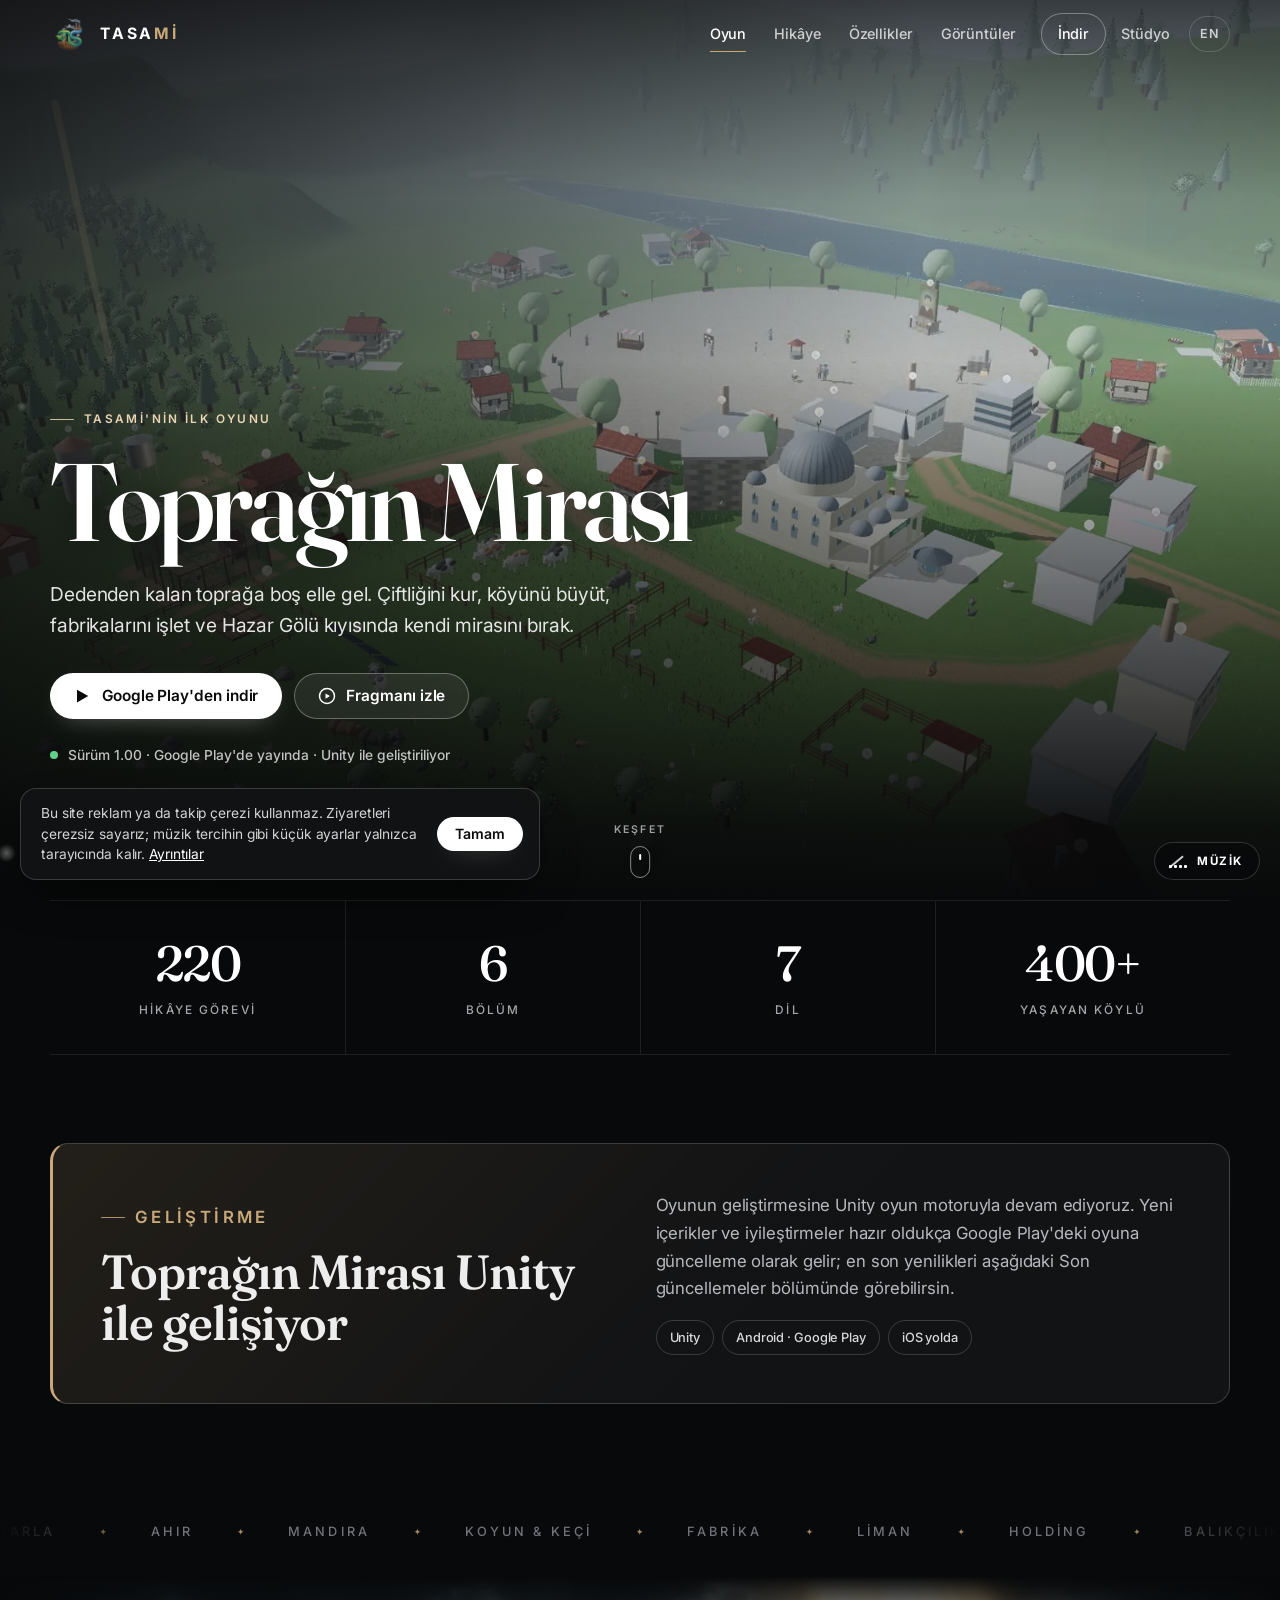
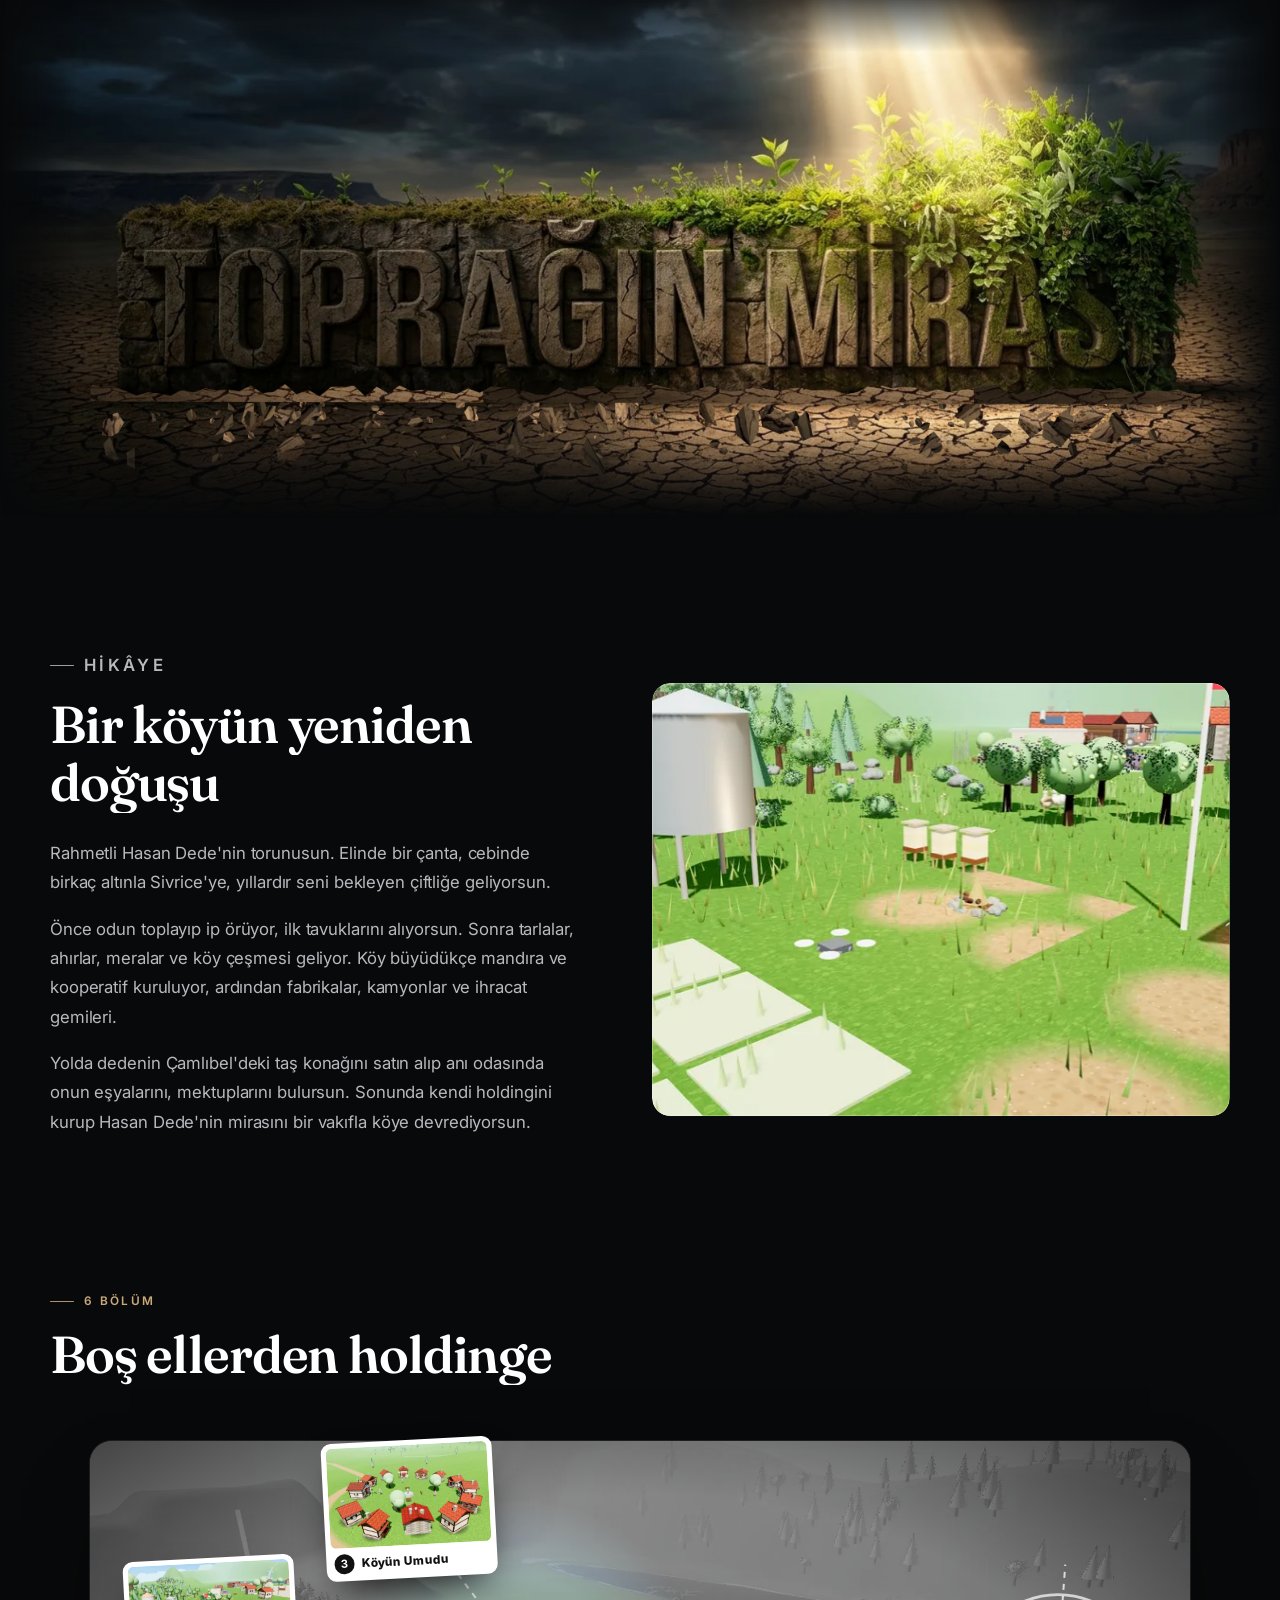
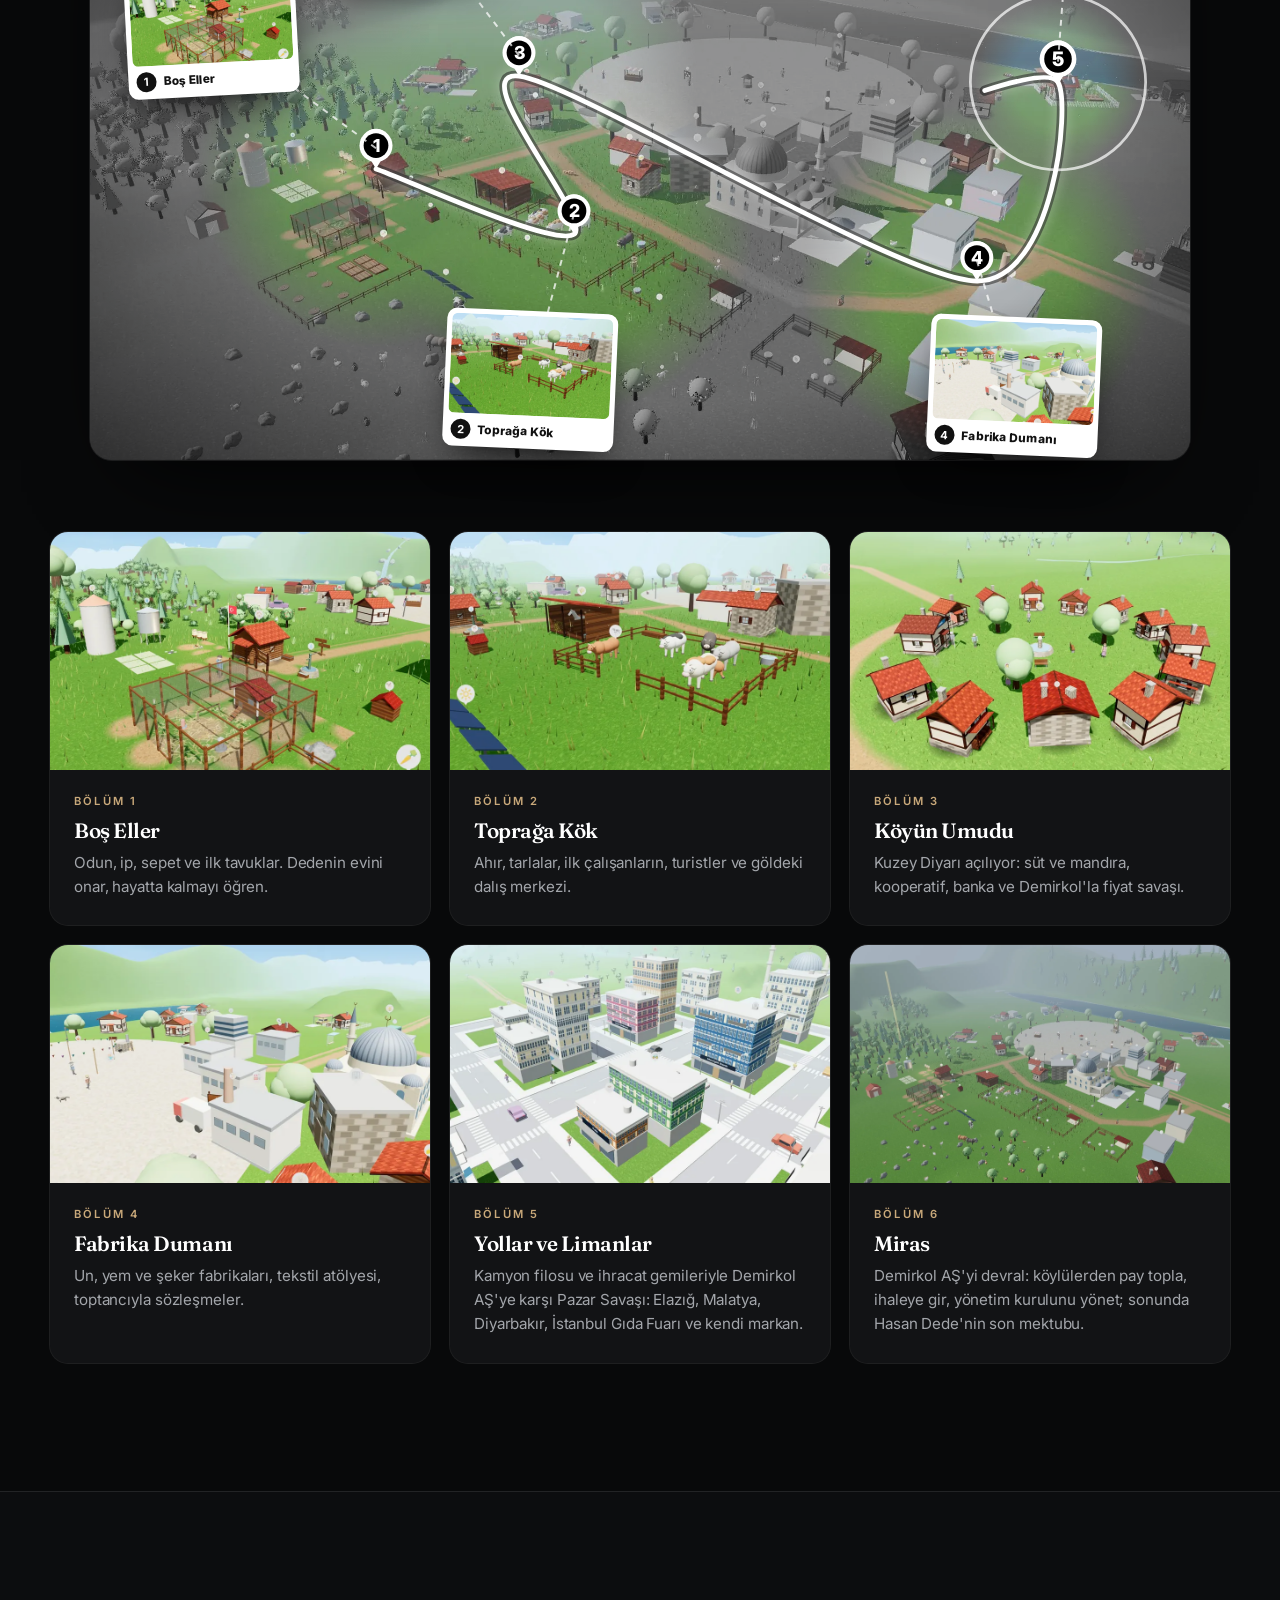
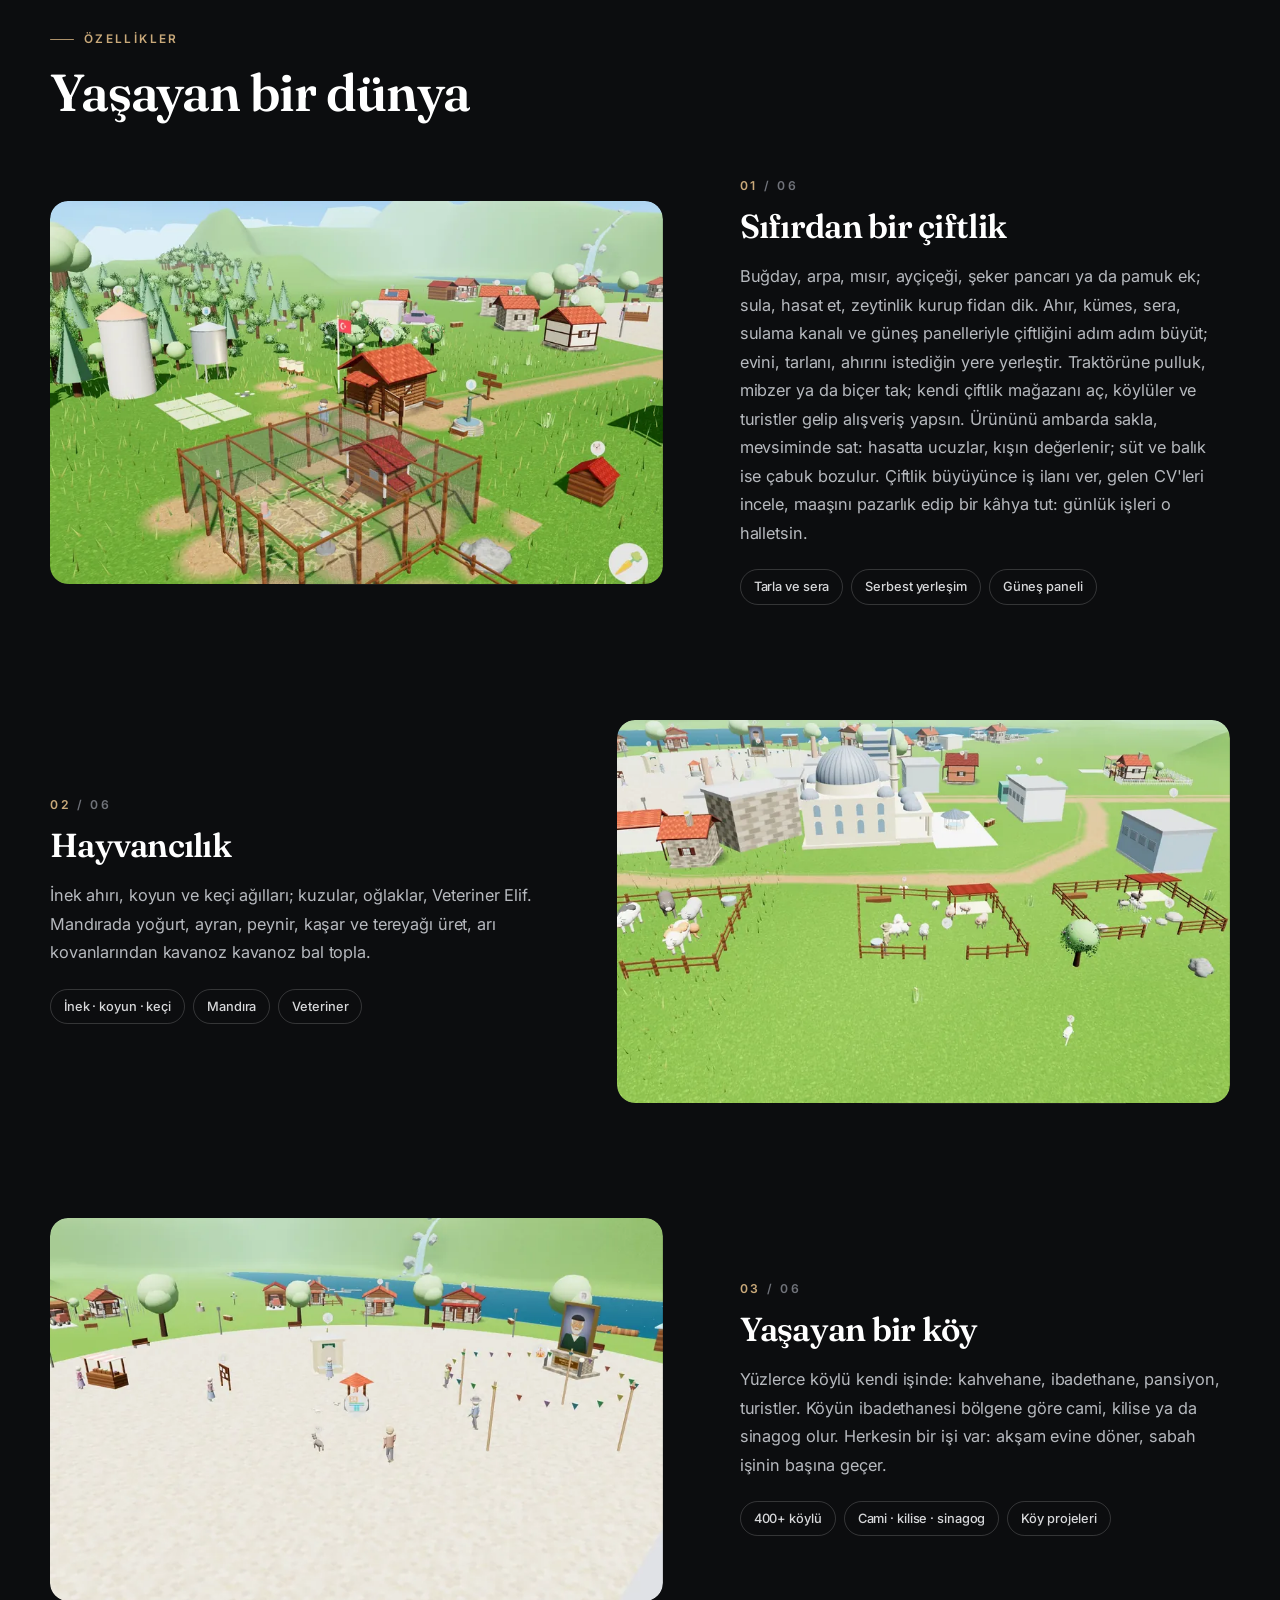
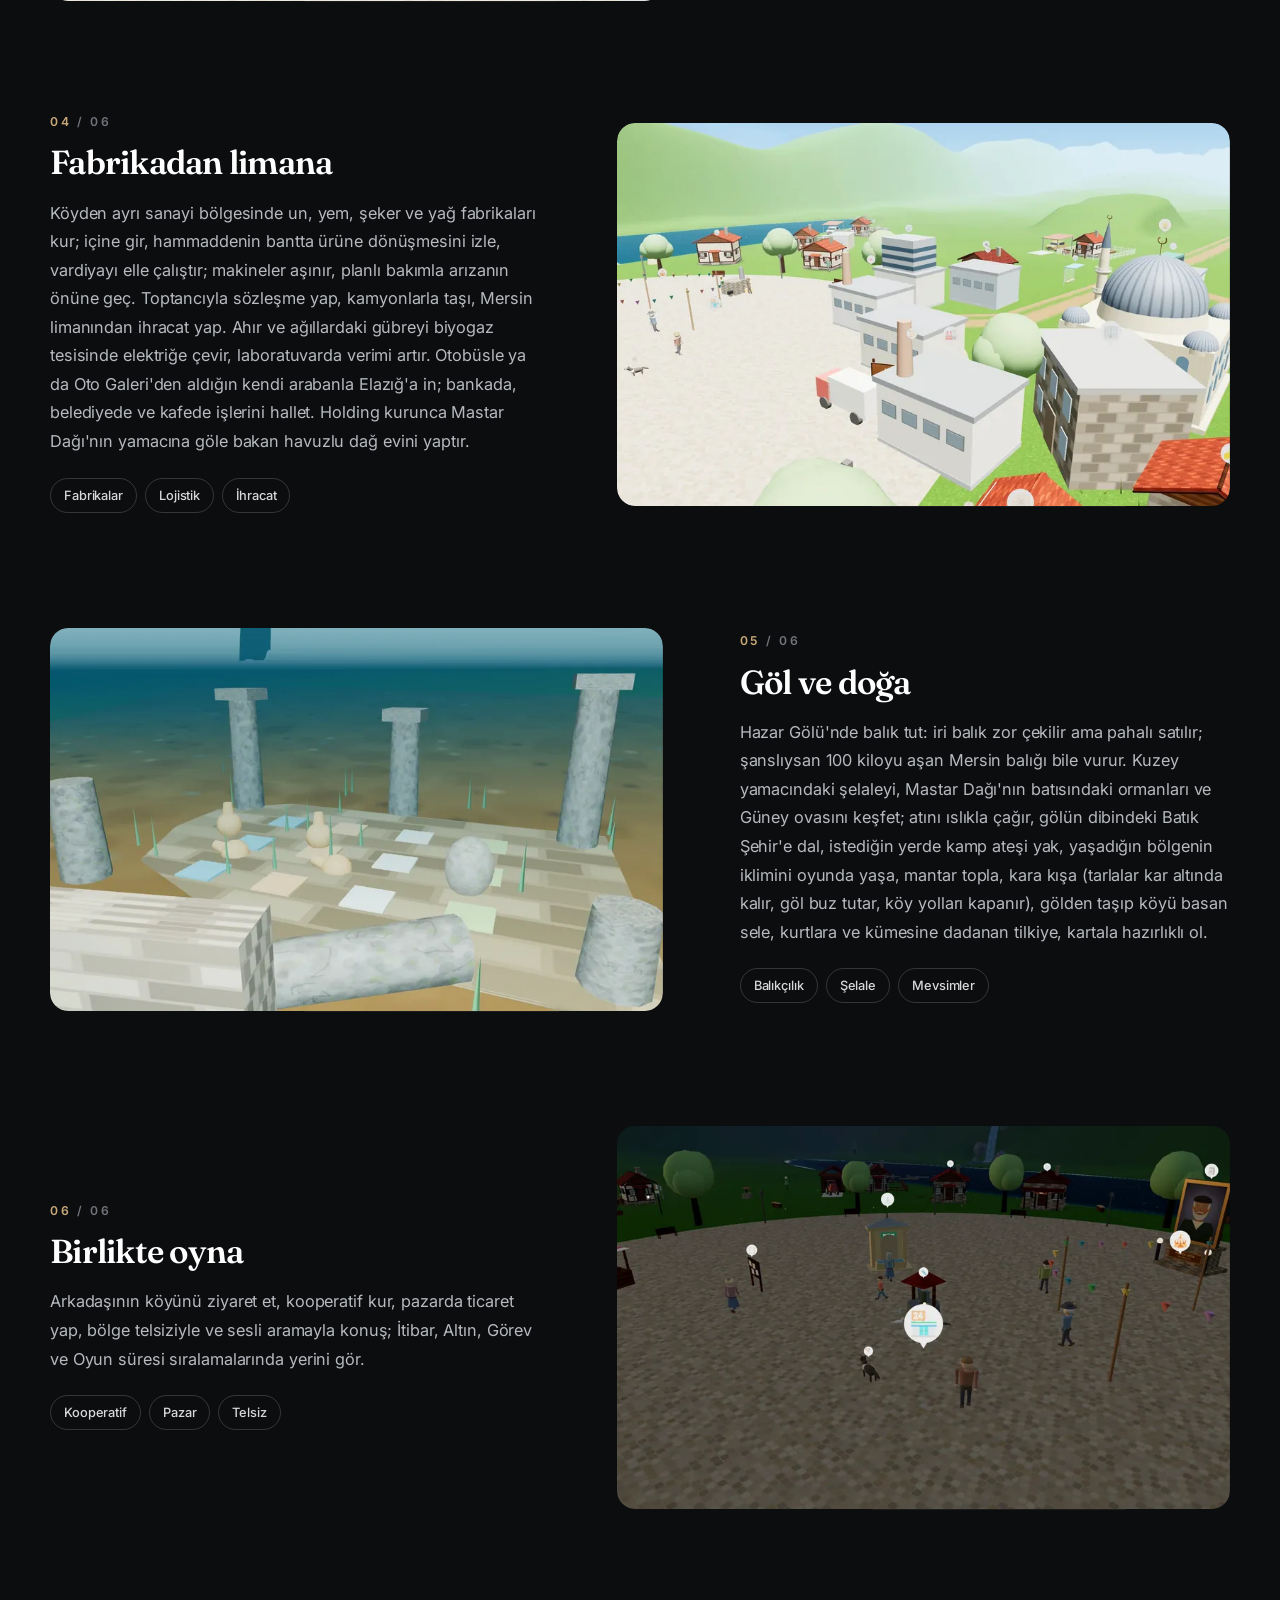
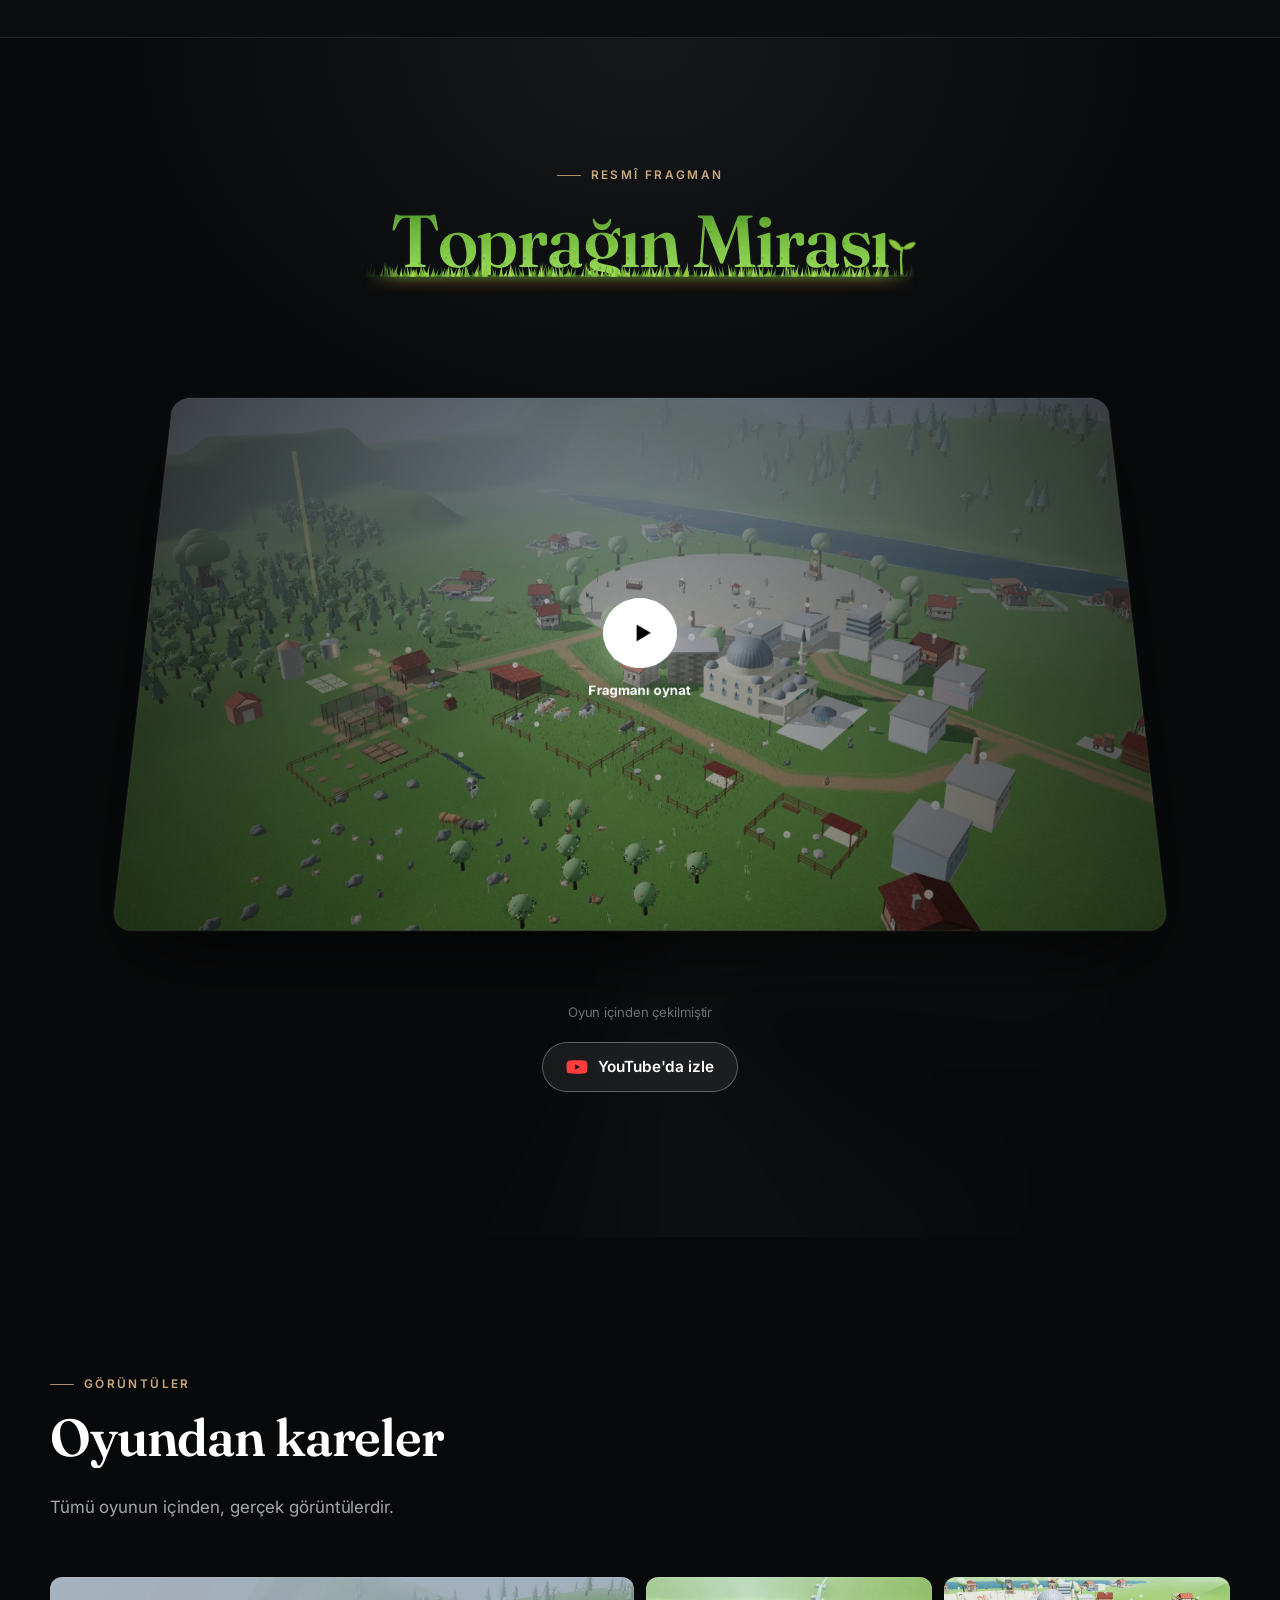
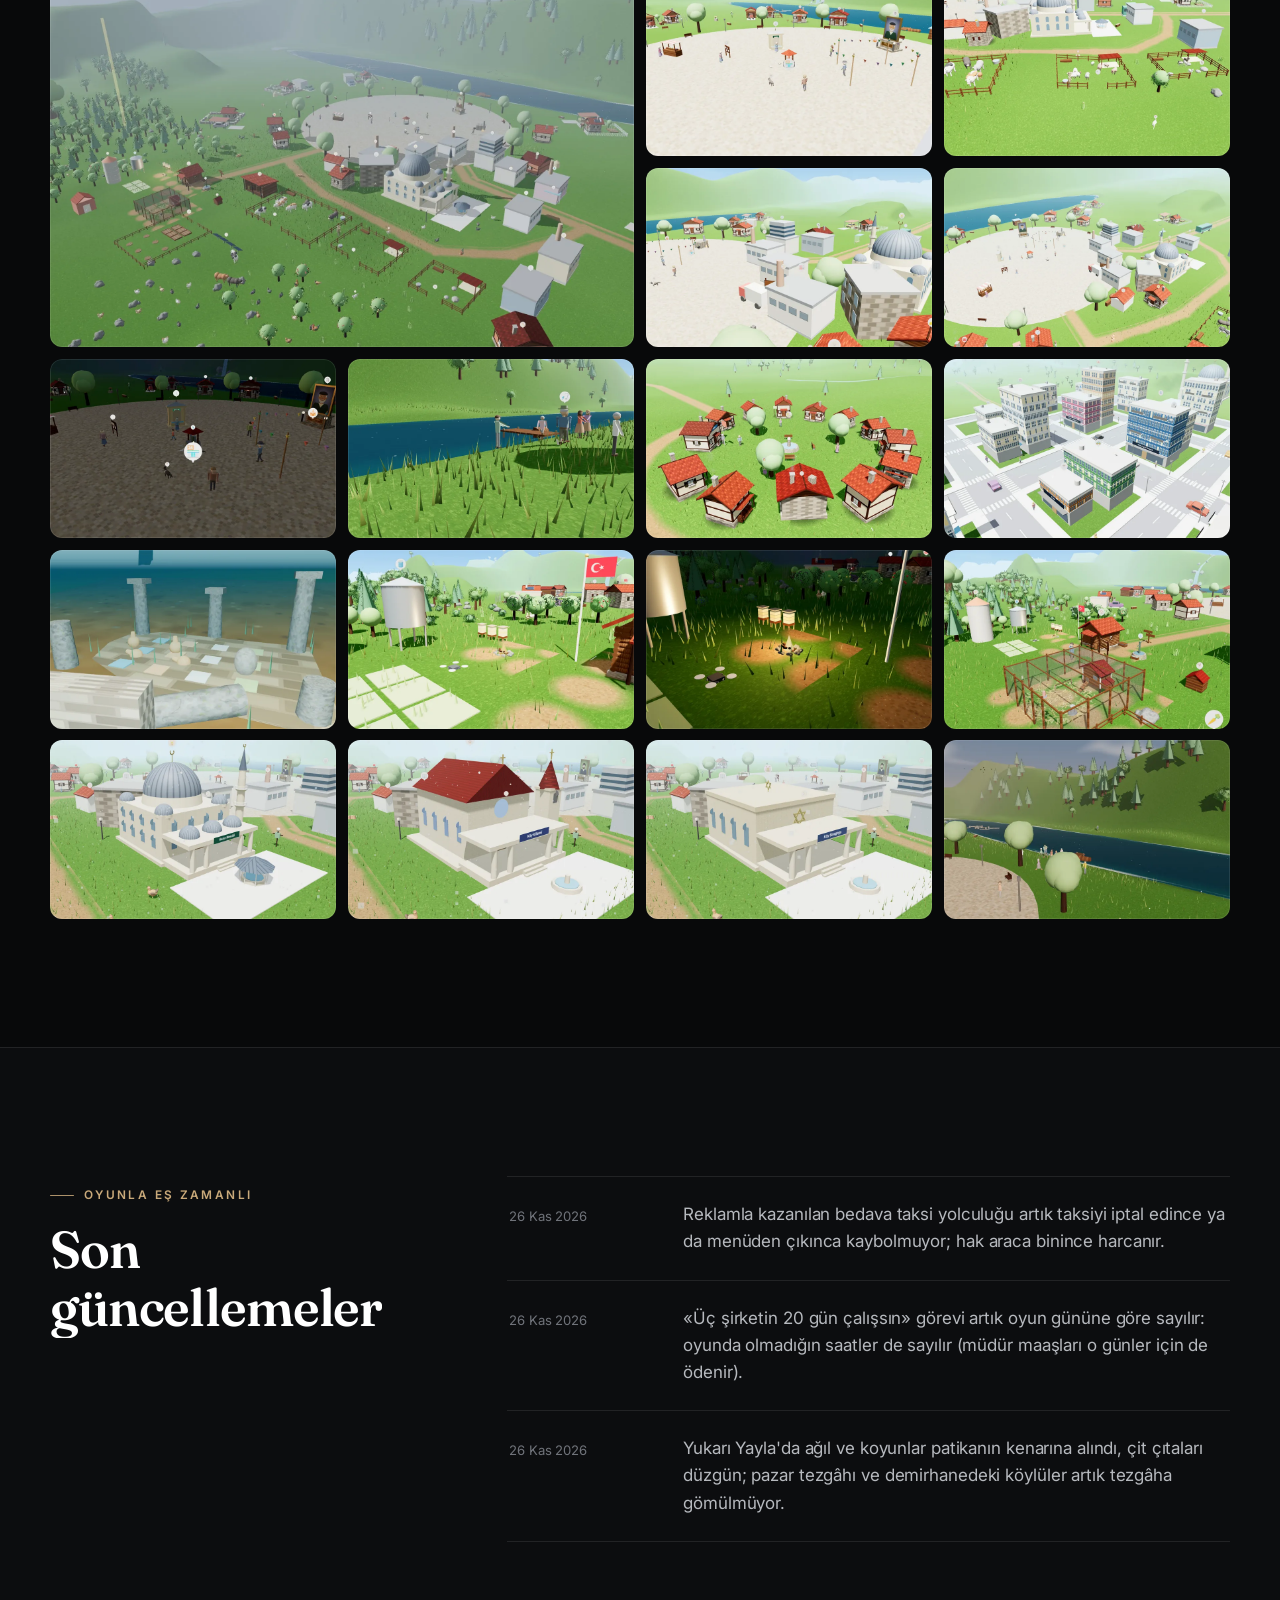
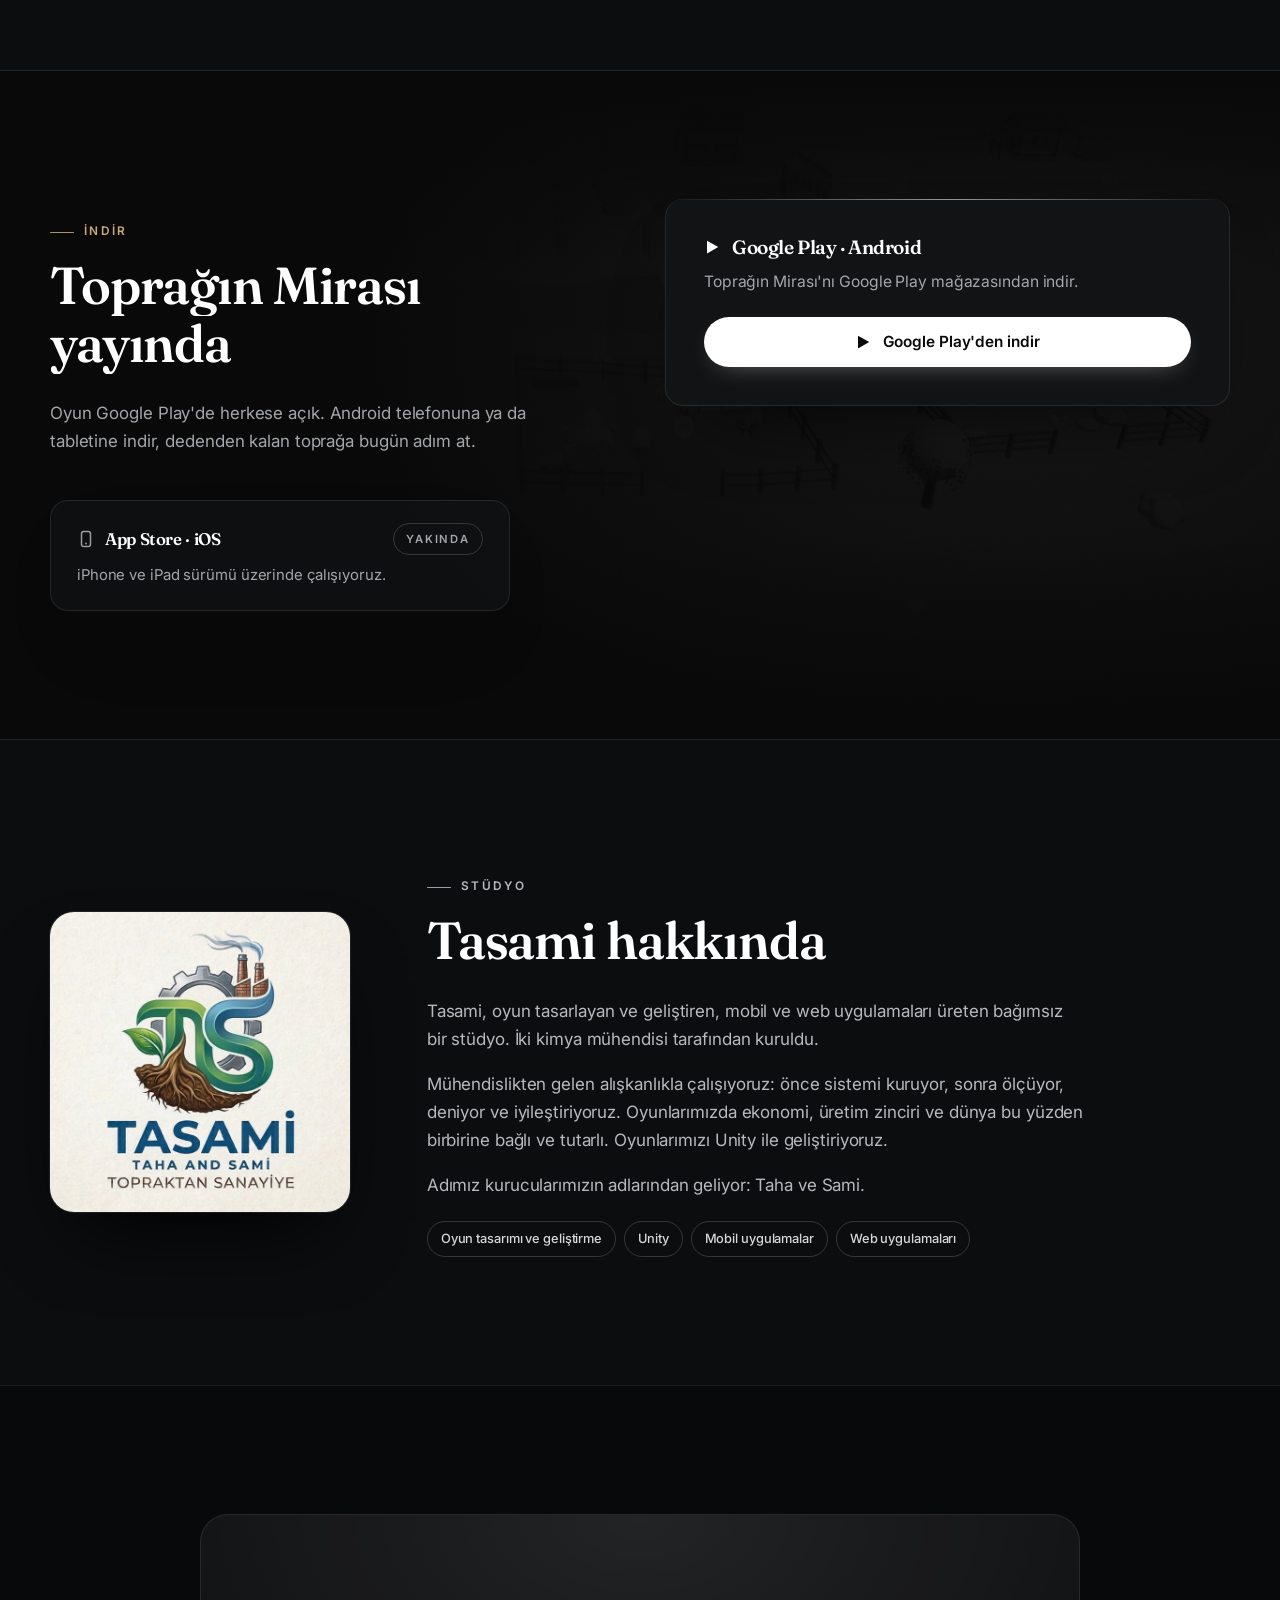
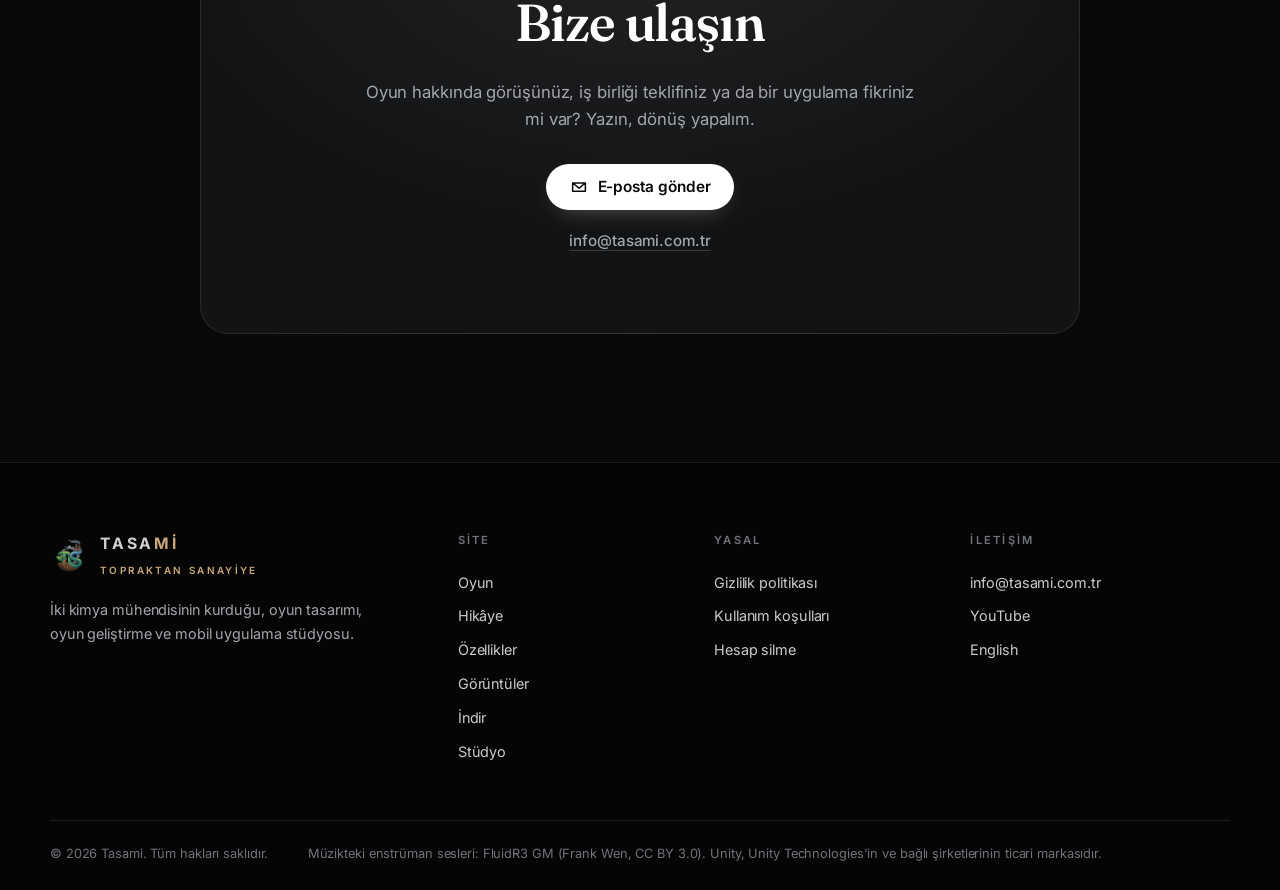
==== commit 7f0222a3: "Oyunla senkron: sürüm 1.00" ====
--- a/index.html
+++ b/index.html
@@ -146,7 +146,7 @@
   <section class="updates" id="guncellemeler">
     <div class="wrap">
       <div class="sec-head reveal"><p class="kicker">Oyunla eş zamanlı</p><h2>Son güncellemeler</h2></div>
-      <ol class="upd-list"><li class="upd reveal" style="--i:0"><div class="upd-m"><time datetime="2026-11-25">25 Kas 2026</time></div><p>Dağ evi havuzunda karakter artık kıyafetle değil şort/mayoyla yüzer; havuzdan çıkınca kıyafetin geri gelir.</p></li><li class="upd reveal" style="--i:1"><div class="upd-m"><time datetime="2026-11-25">25 Kas 2026</time></div><p>Demirkol AŞ ekranında Cengiz Demirkol&#x27;da kalan pay ve toplam %100 görünür; son kararda kalan pay doğru alınır.</p></li><li class="upd reveal" style="--i:2"><div class="upd-m"><time datetime="2026-11-23">23 Kas 2026</time></div><p>Bazı telefonlarda (yeni Android WebView) zemin, dağlar ve yapılar kapkara görünüyordu. Oyun açılışta bunu kendisi fark edip dokuları düzgün çizer.</p></li></ol>
+      <ol class="upd-list"><li class="upd reveal" style="--i:0"><div class="upd-m"><time datetime="2026-11-26">26 Kas 2026</time></div><p>Reklamla kazanılan bedava taksi yolculuğu artık taksiyi iptal edince ya da menüden çıkınca kaybolmuyor; hak araca binince harcanır.</p></li><li class="upd reveal" style="--i:1"><div class="upd-m"><time datetime="2026-11-26">26 Kas 2026</time></div><p>«Üç şirketin 20 gün çalışsın» görevi artık oyun gününe göre sayılır: oyunda olmadığın saatler de sayılır (müdür maaşları o günler için de ödenir).</p></li><li class="upd reveal" style="--i:2"><div class="upd-m"><time datetime="2026-11-26">26 Kas 2026</time></div><p>Yukarı Yayla&#x27;da ağıl ve koyunlar patikanın kenarına alındı, çit çıtaları düzgün; pazar tezgâhı ve demirhanedeki köylüler artık tezgâha gömülmüyor.</p></li></ol>
     </div>
   </section>
 
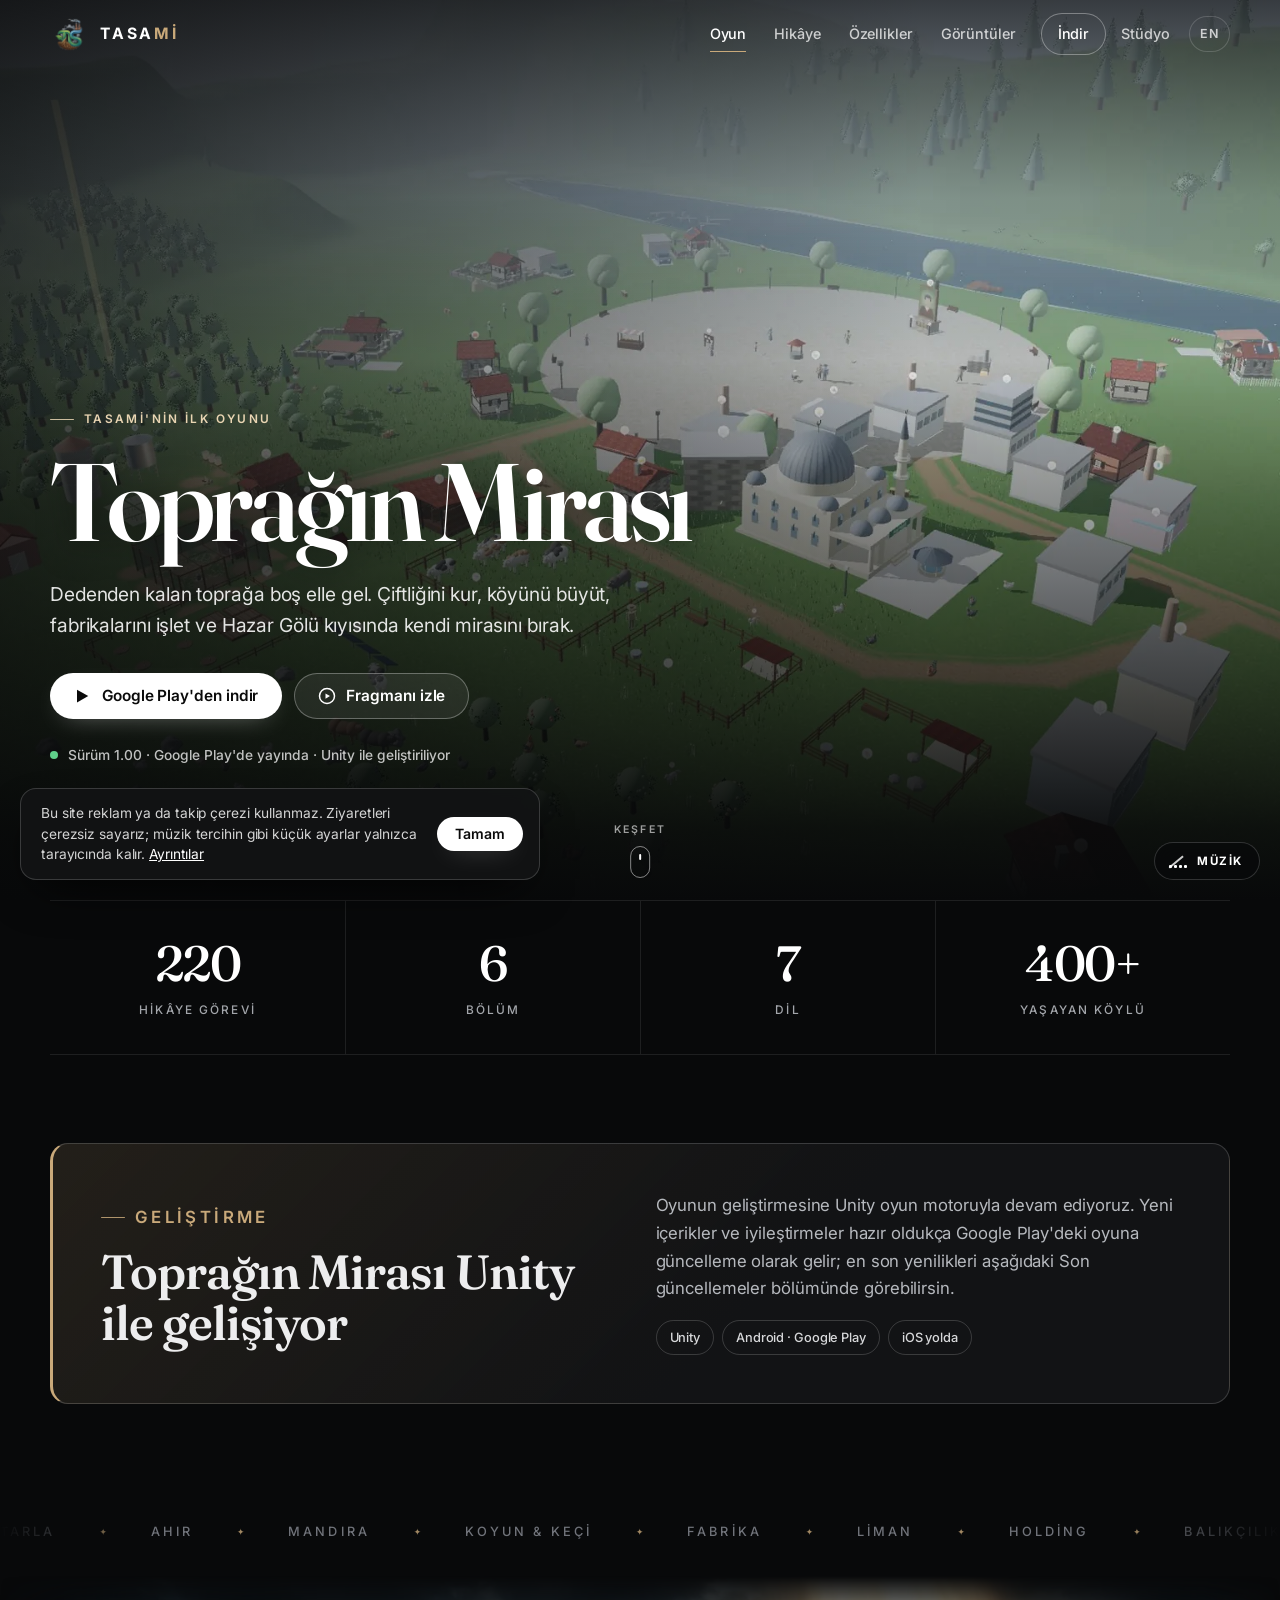
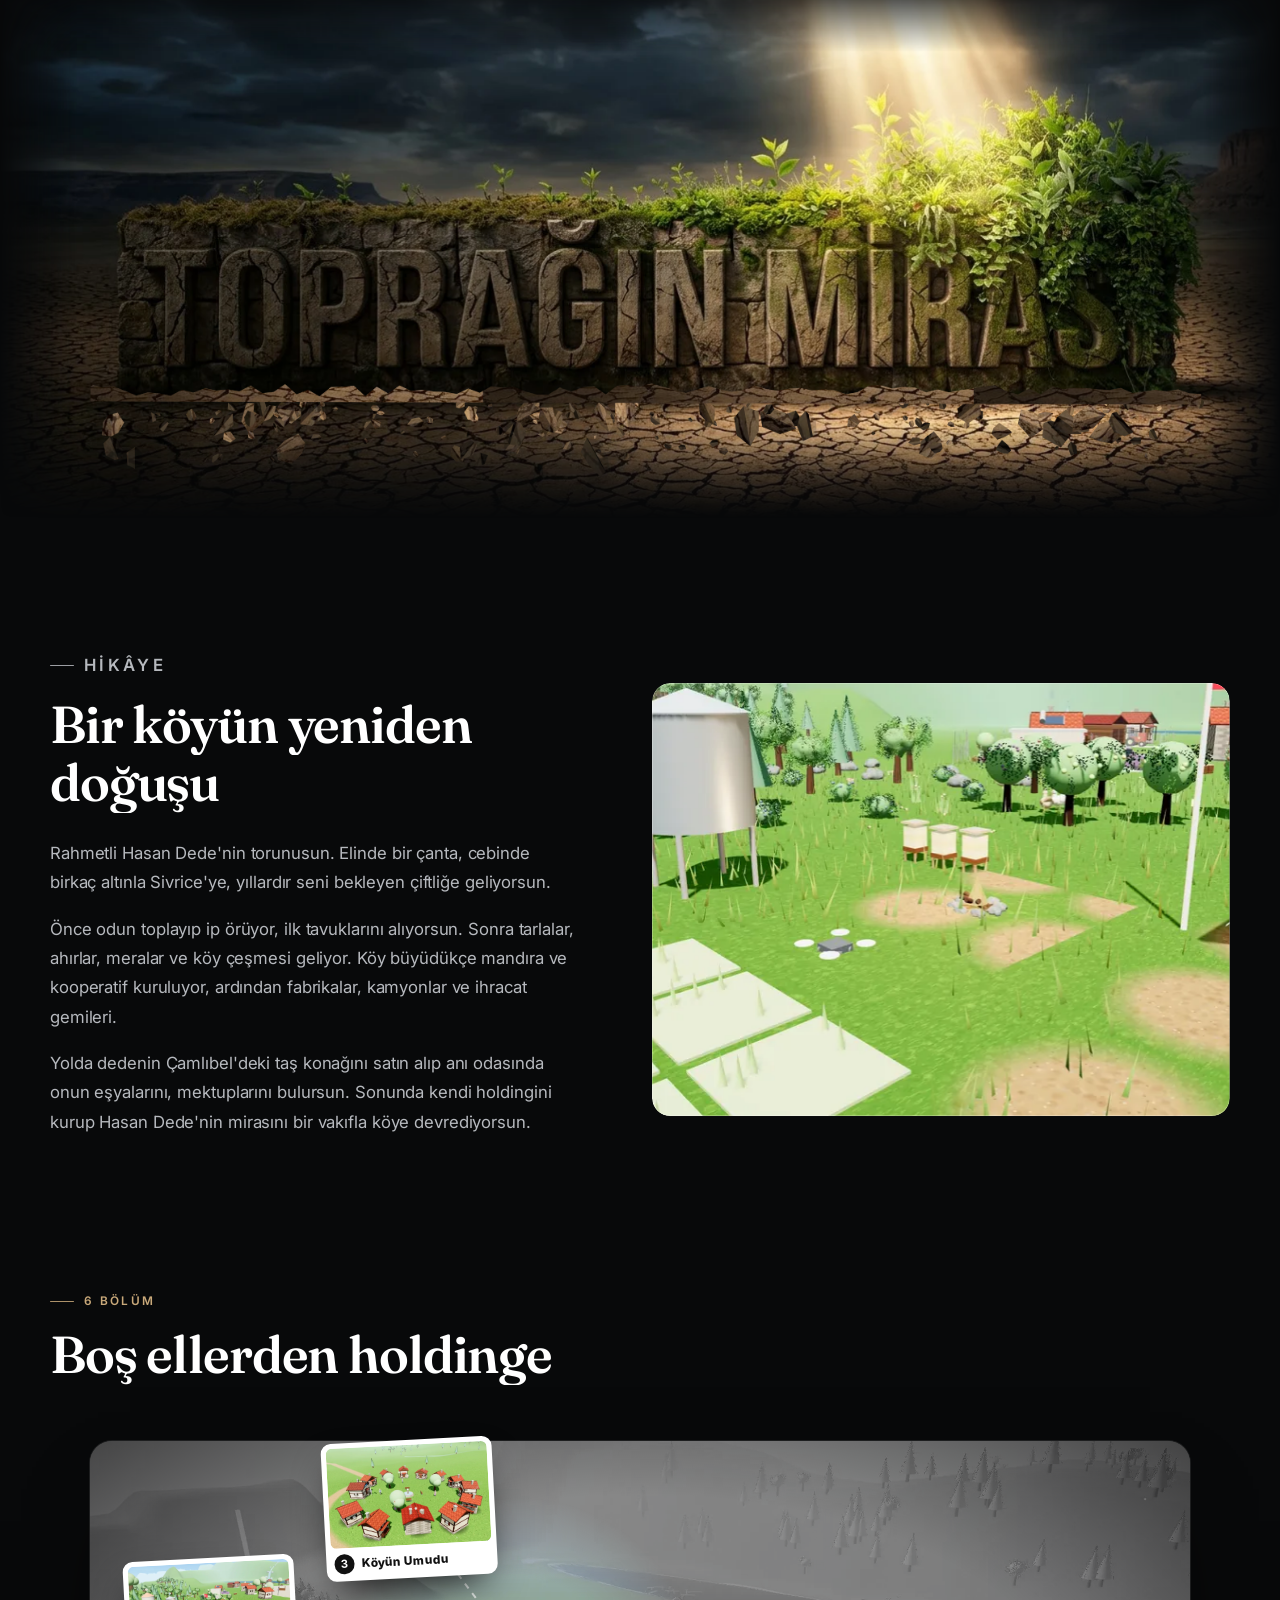
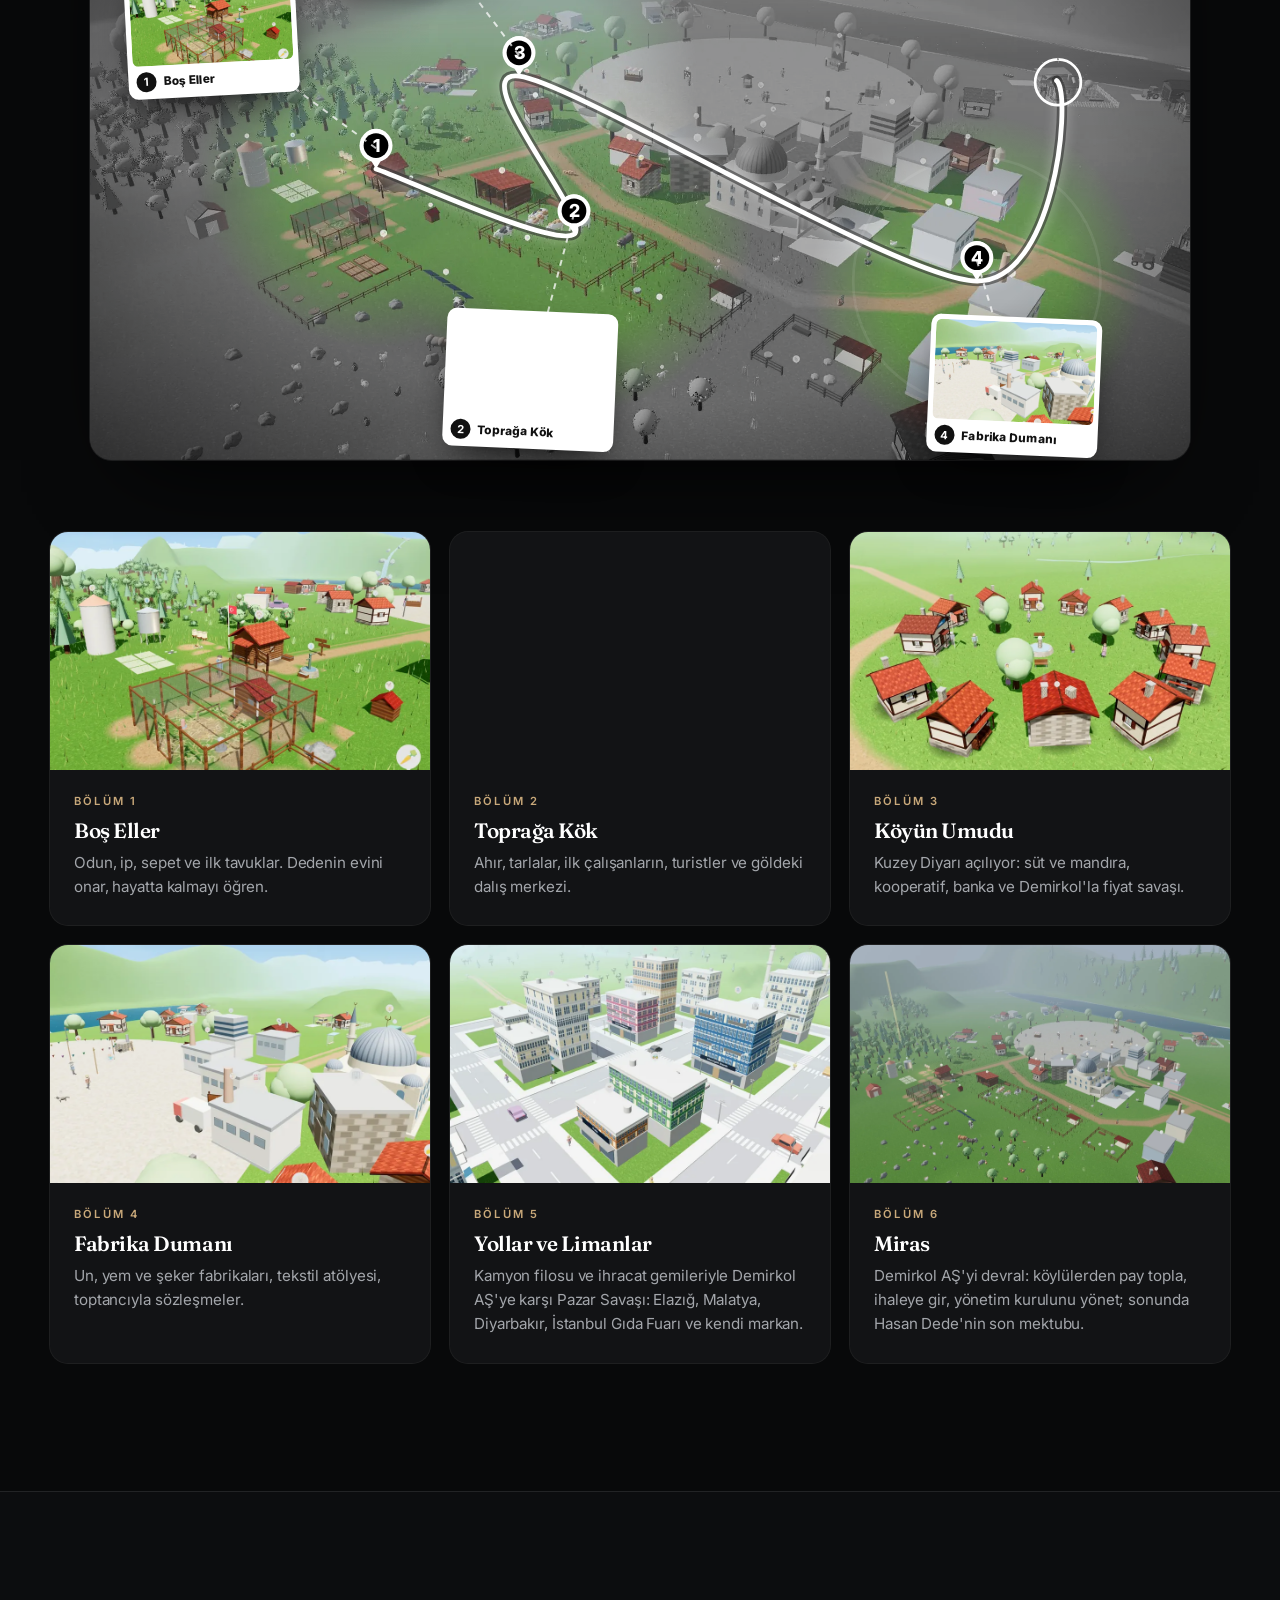
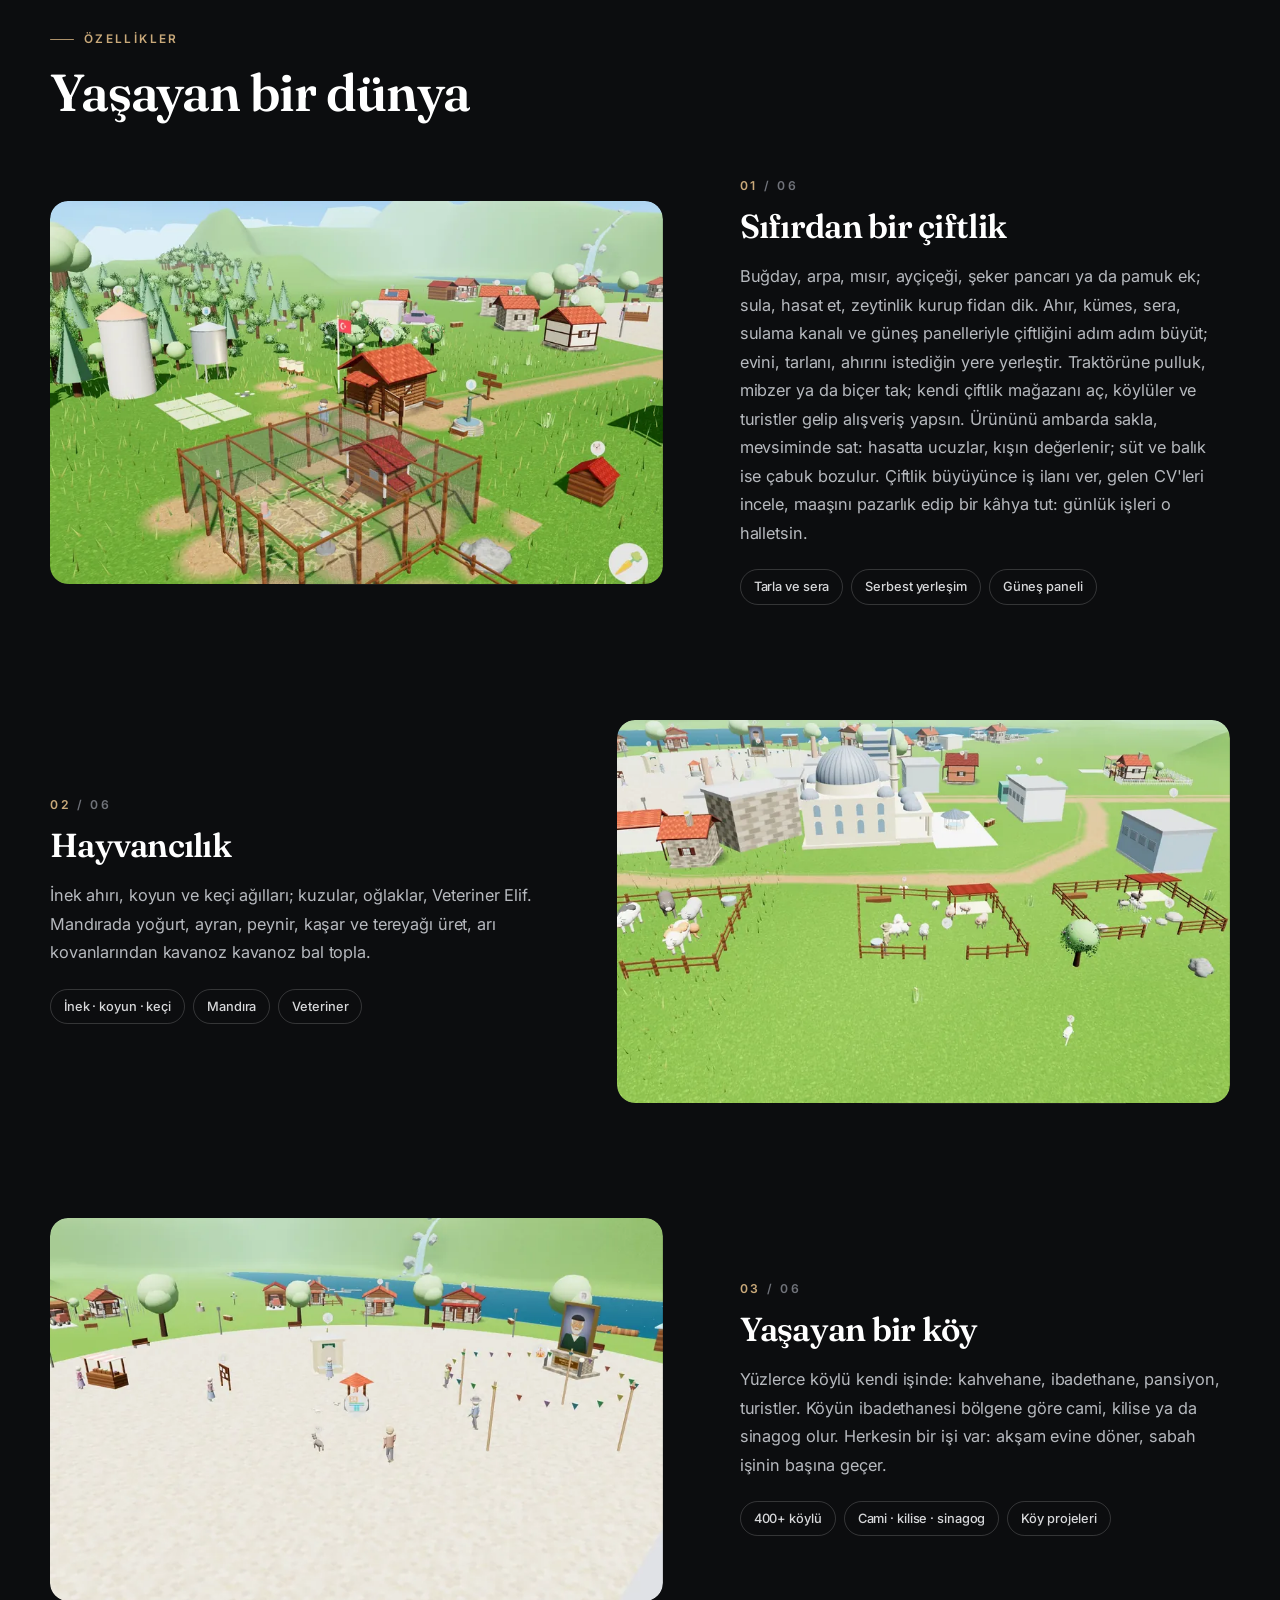
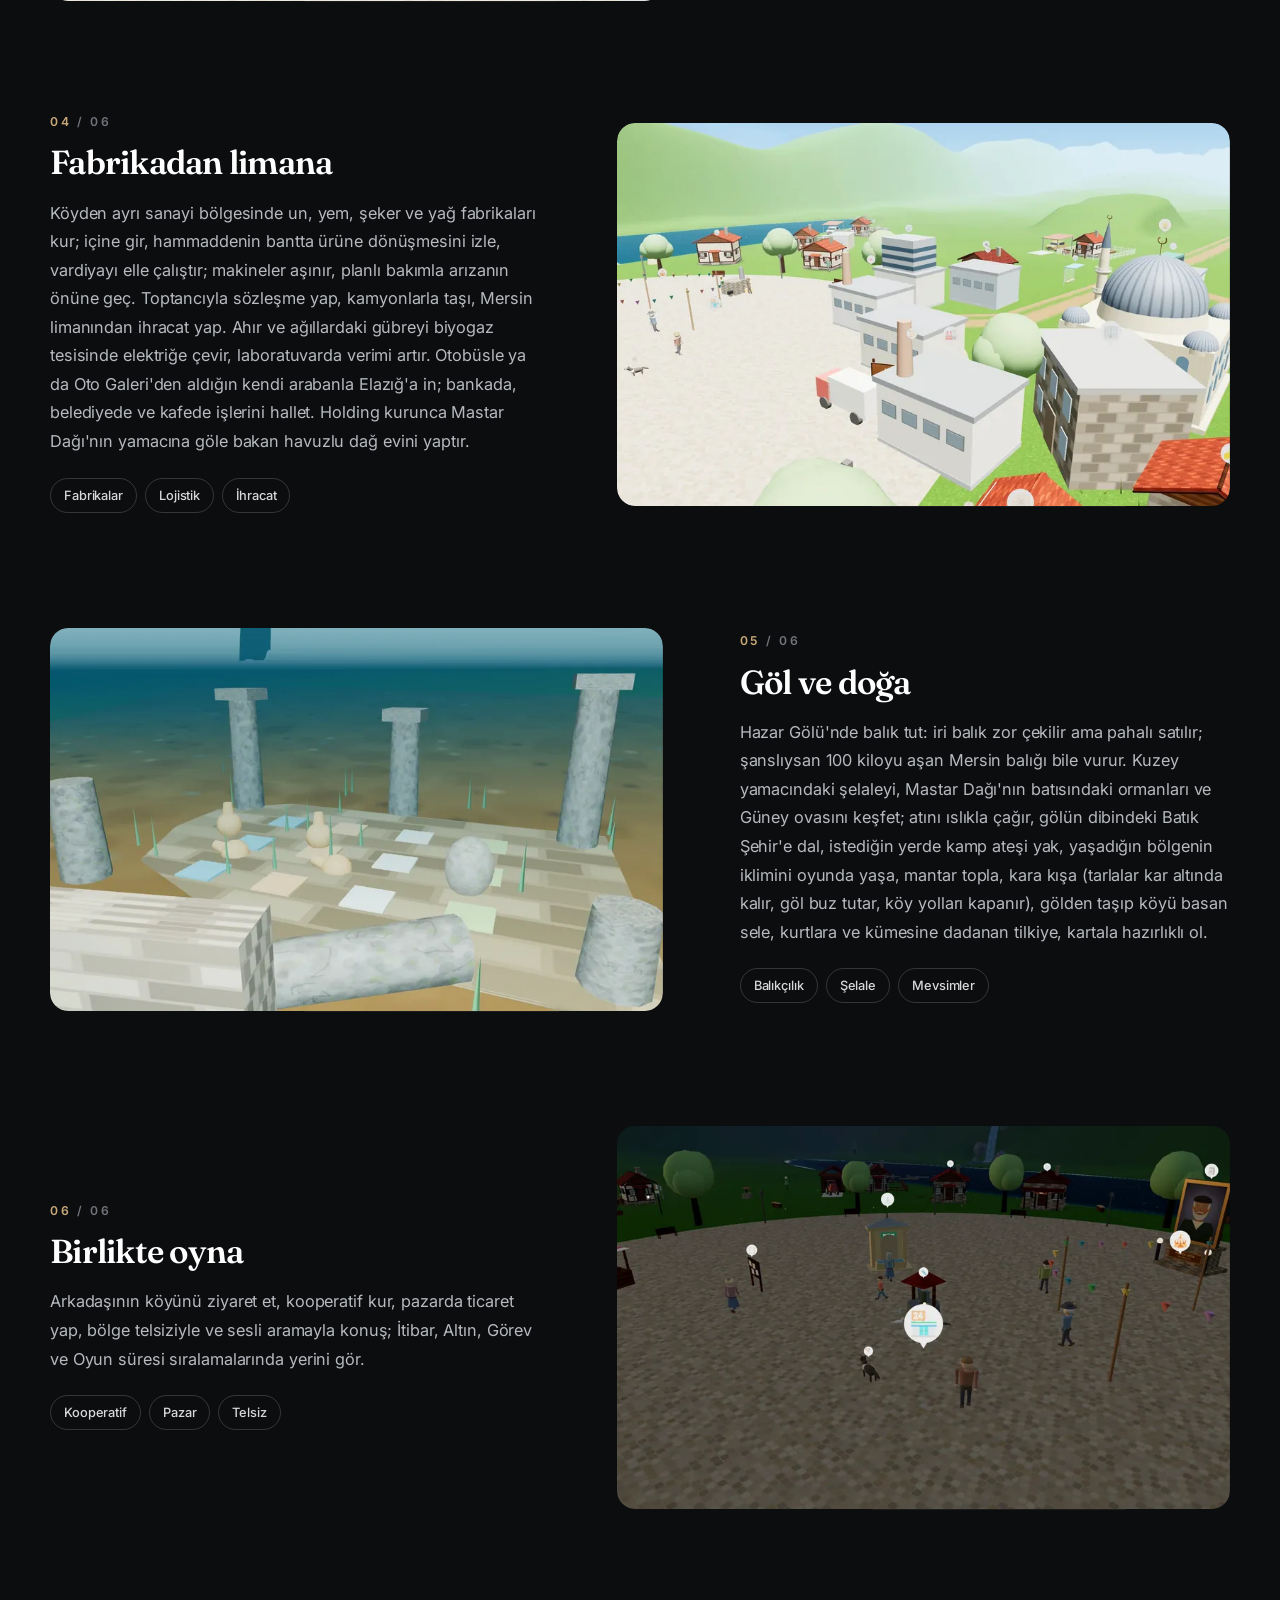
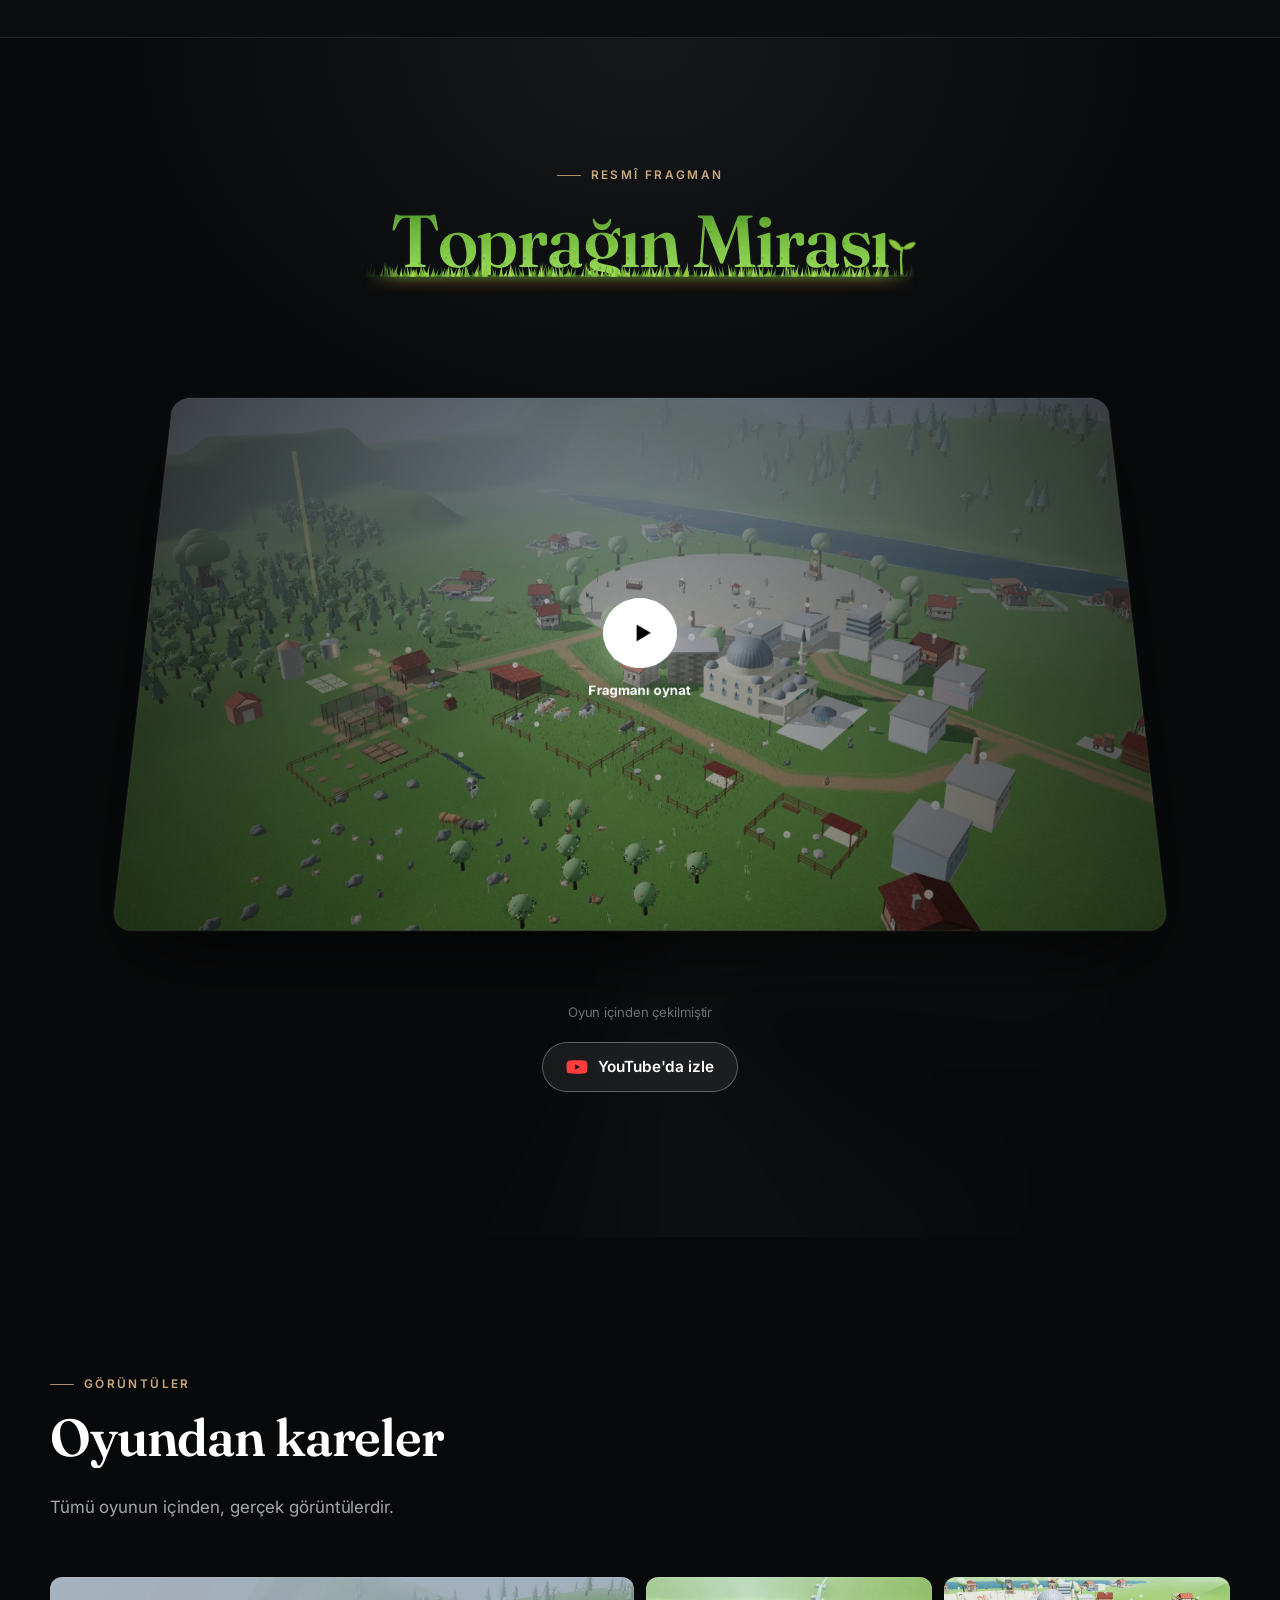
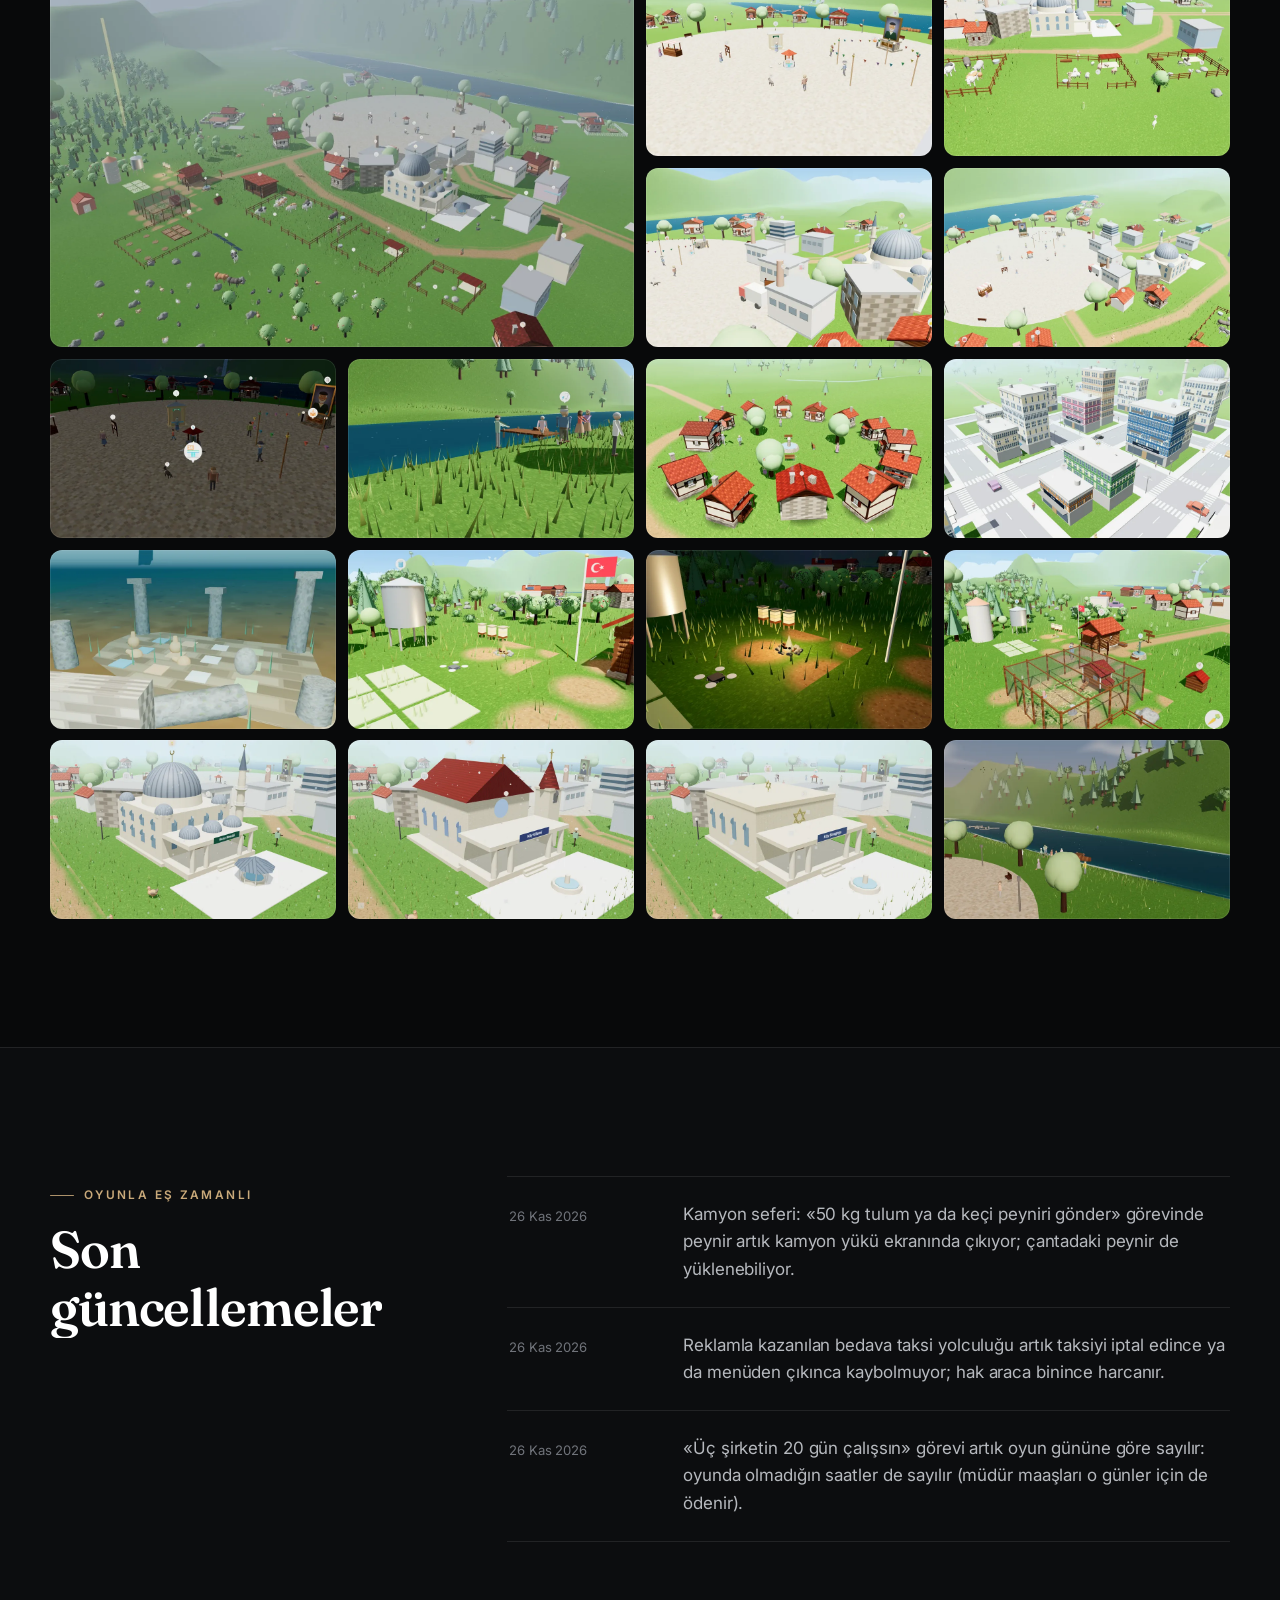
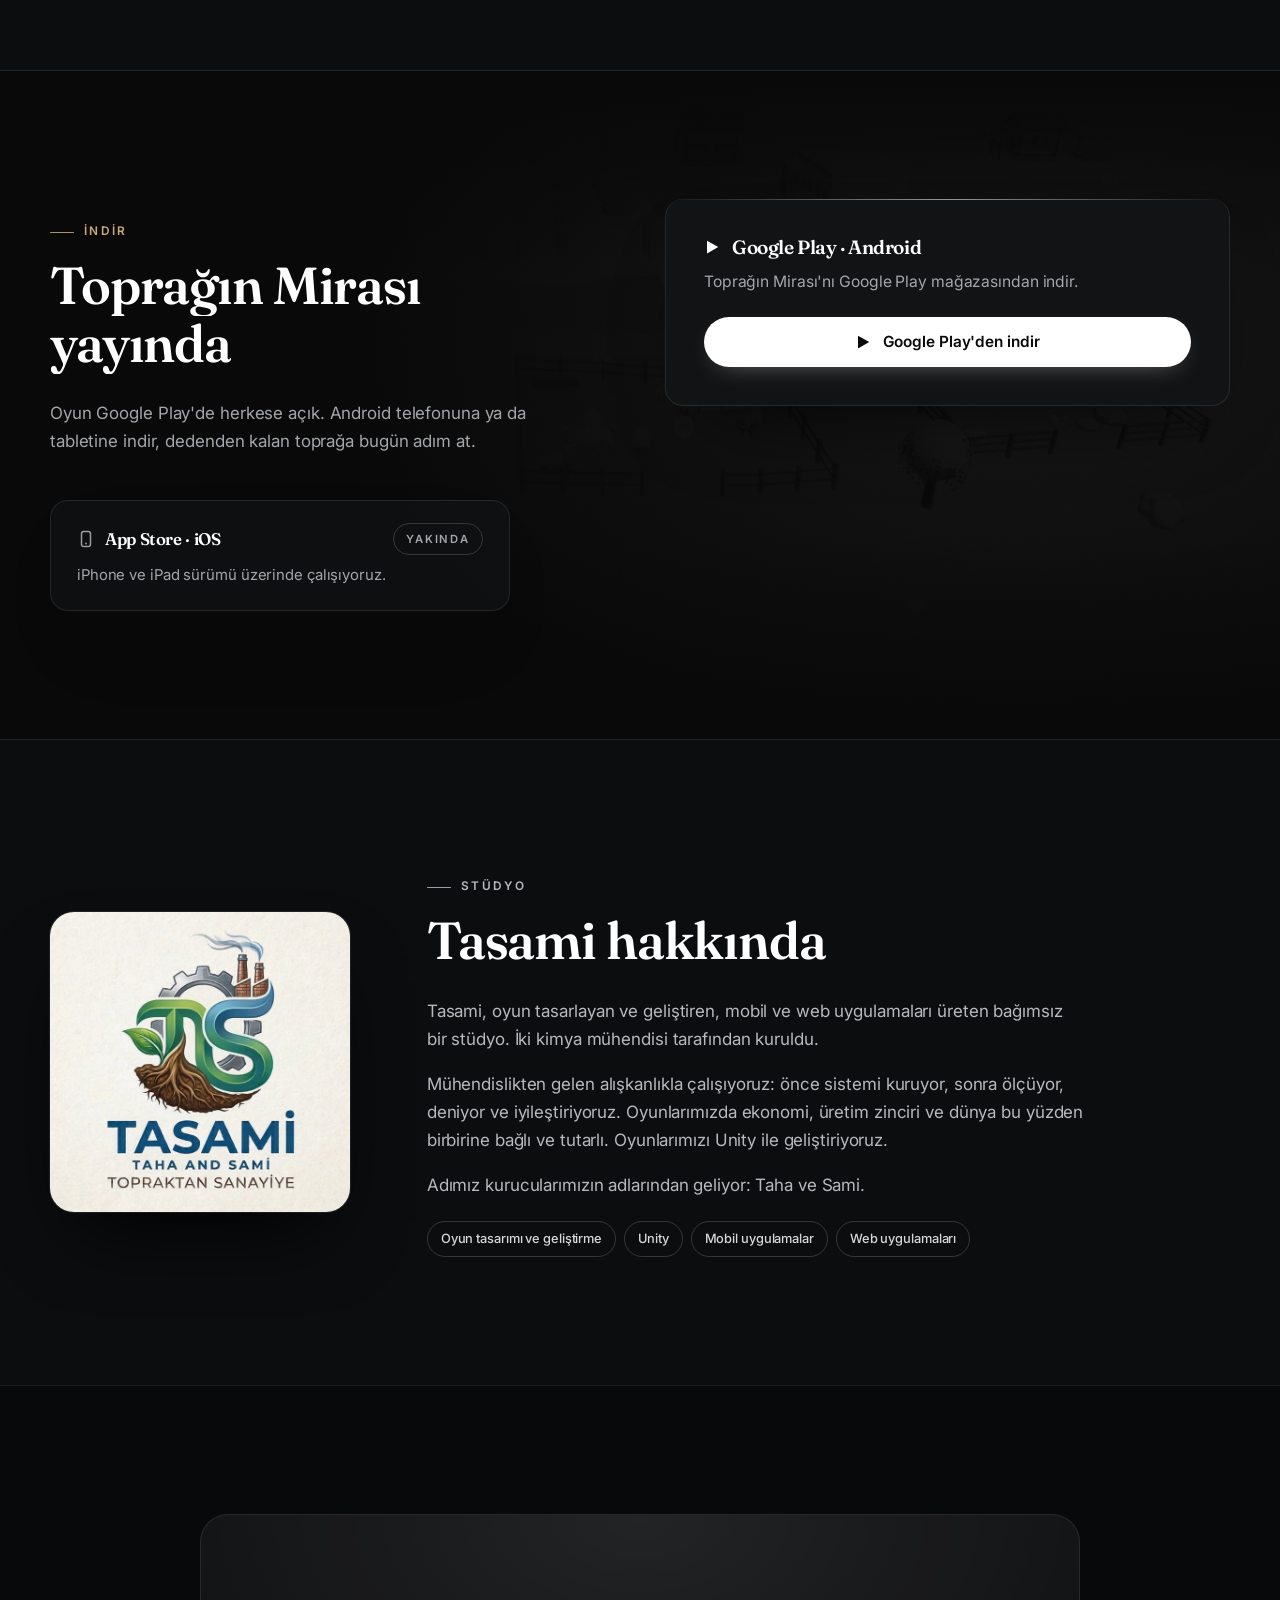
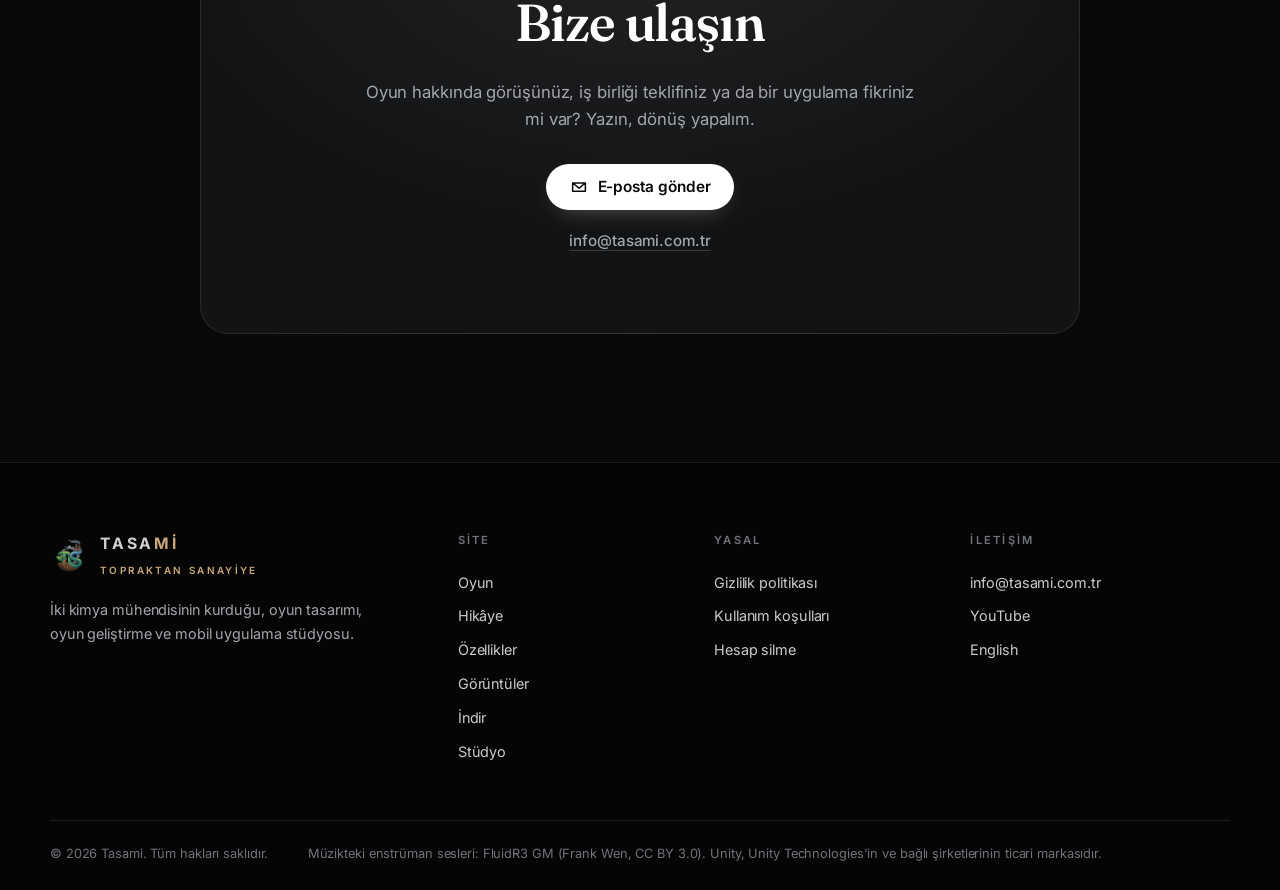
==== commit 71890729: "Oyunla senkron: sürüm 1.00" ====
--- a/index.html
+++ b/index.html
@@ -146,7 +146,7 @@
   <section class="updates" id="guncellemeler">
     <div class="wrap">
       <div class="sec-head reveal"><p class="kicker">Oyunla eş zamanlı</p><h2>Son güncellemeler</h2></div>
-      <ol class="upd-list"><li class="upd reveal" style="--i:0"><div class="upd-m"><time datetime="2026-11-26">26 Kas 2026</time></div><p>Reklamla kazanılan bedava taksi yolculuğu artık taksiyi iptal edince ya da menüden çıkınca kaybolmuyor; hak araca binince harcanır.</p></li><li class="upd reveal" style="--i:1"><div class="upd-m"><time datetime="2026-11-26">26 Kas 2026</time></div><p>«Üç şirketin 20 gün çalışsın» görevi artık oyun gününe göre sayılır: oyunda olmadığın saatler de sayılır (müdür maaşları o günler için de ödenir).</p></li><li class="upd reveal" style="--i:2"><div class="upd-m"><time datetime="2026-11-26">26 Kas 2026</time></div><p>Yukarı Yayla&#x27;da ağıl ve koyunlar patikanın kenarına alındı, çit çıtaları düzgün; pazar tezgâhı ve demirhanedeki köylüler artık tezgâha gömülmüyor.</p></li></ol>
+      <ol class="upd-list"><li class="upd reveal" style="--i:0"><div class="upd-m"><time datetime="2026-11-26">26 Kas 2026</time></div><p>Kamyon seferi: «50 kg tulum ya da keçi peyniri gönder» görevinde peynir artık kamyon yükü ekranında çıkıyor; çantadaki peynir de yüklenebiliyor.</p></li><li class="upd reveal" style="--i:1"><div class="upd-m"><time datetime="2026-11-26">26 Kas 2026</time></div><p>Reklamla kazanılan bedava taksi yolculuğu artık taksiyi iptal edince ya da menüden çıkınca kaybolmuyor; hak araca binince harcanır.</p></li><li class="upd reveal" style="--i:2"><div class="upd-m"><time datetime="2026-11-26">26 Kas 2026</time></div><p>«Üç şirketin 20 gün çalışsın» görevi artık oyun gününe göre sayılır: oyunda olmadığın saatler de sayılır (müdür maaşları o günler için de ödenir).</p></li></ol>
     </div>
   </section>
 
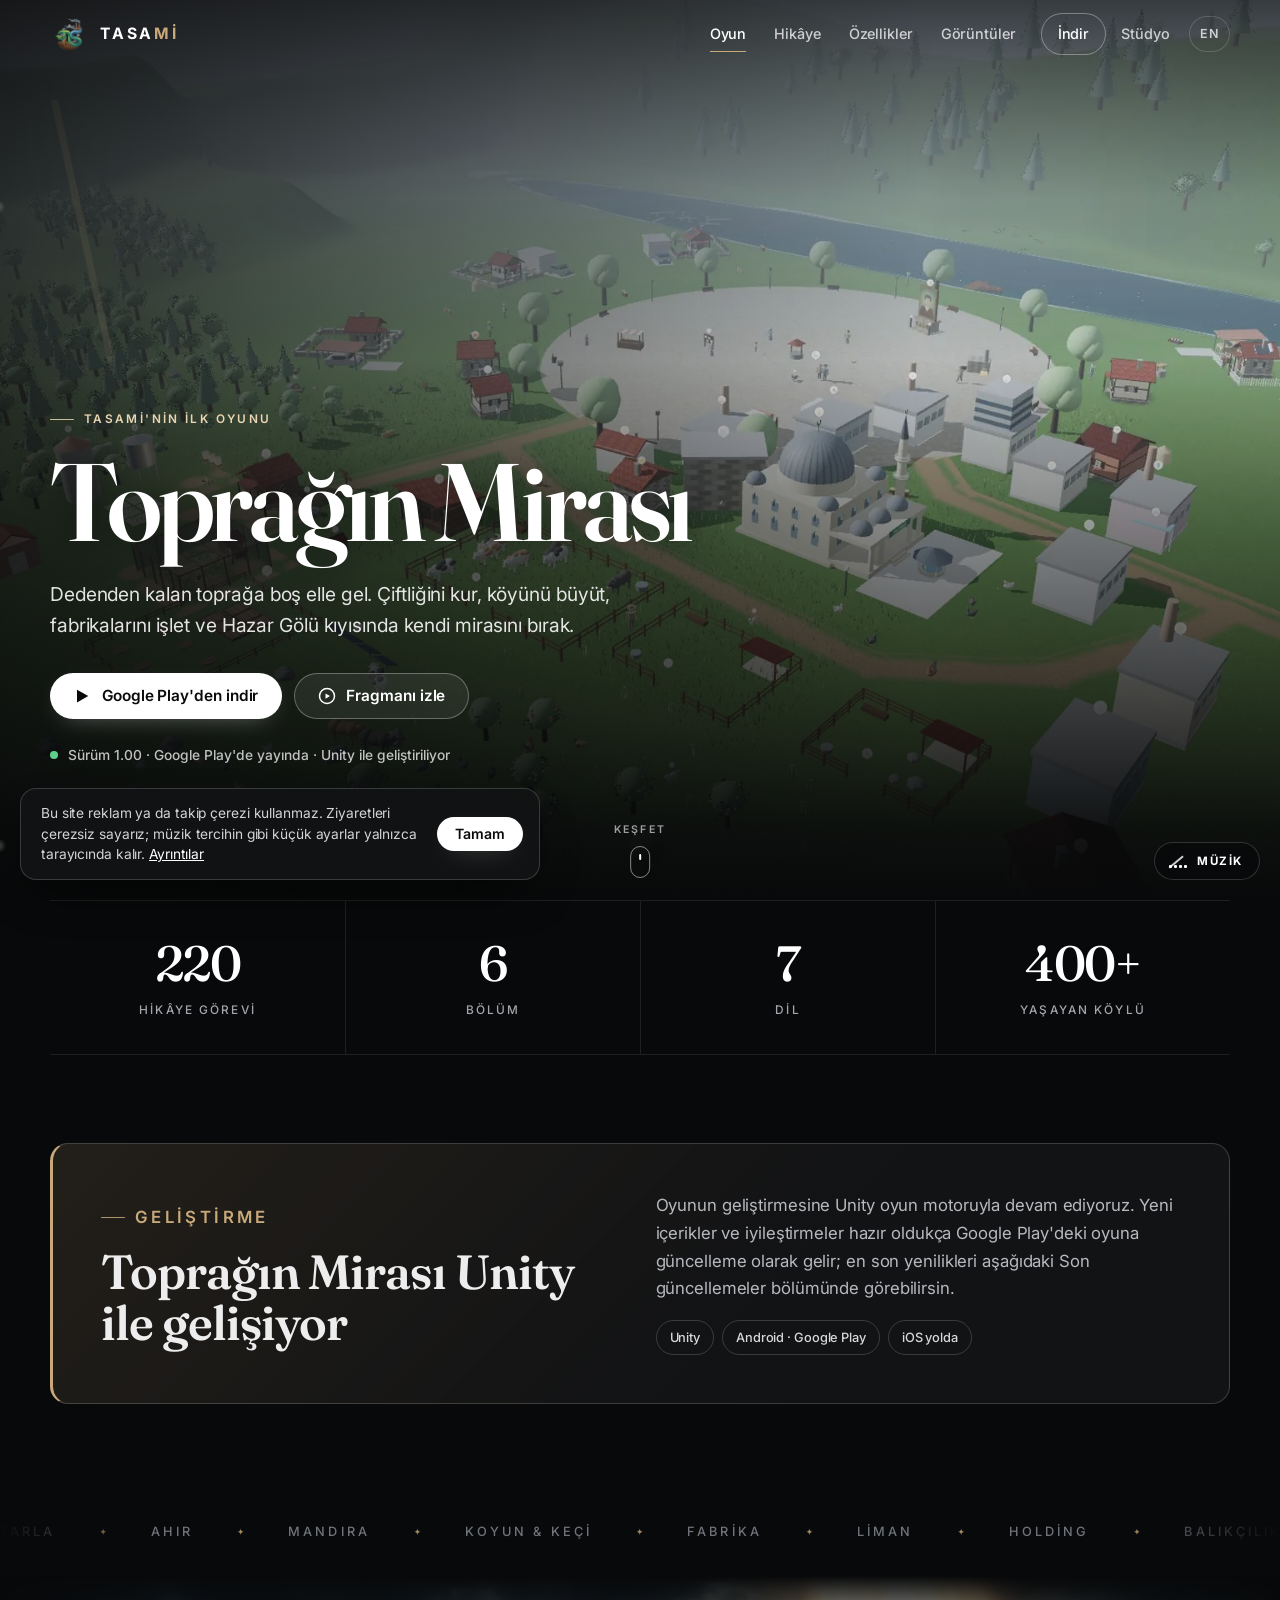
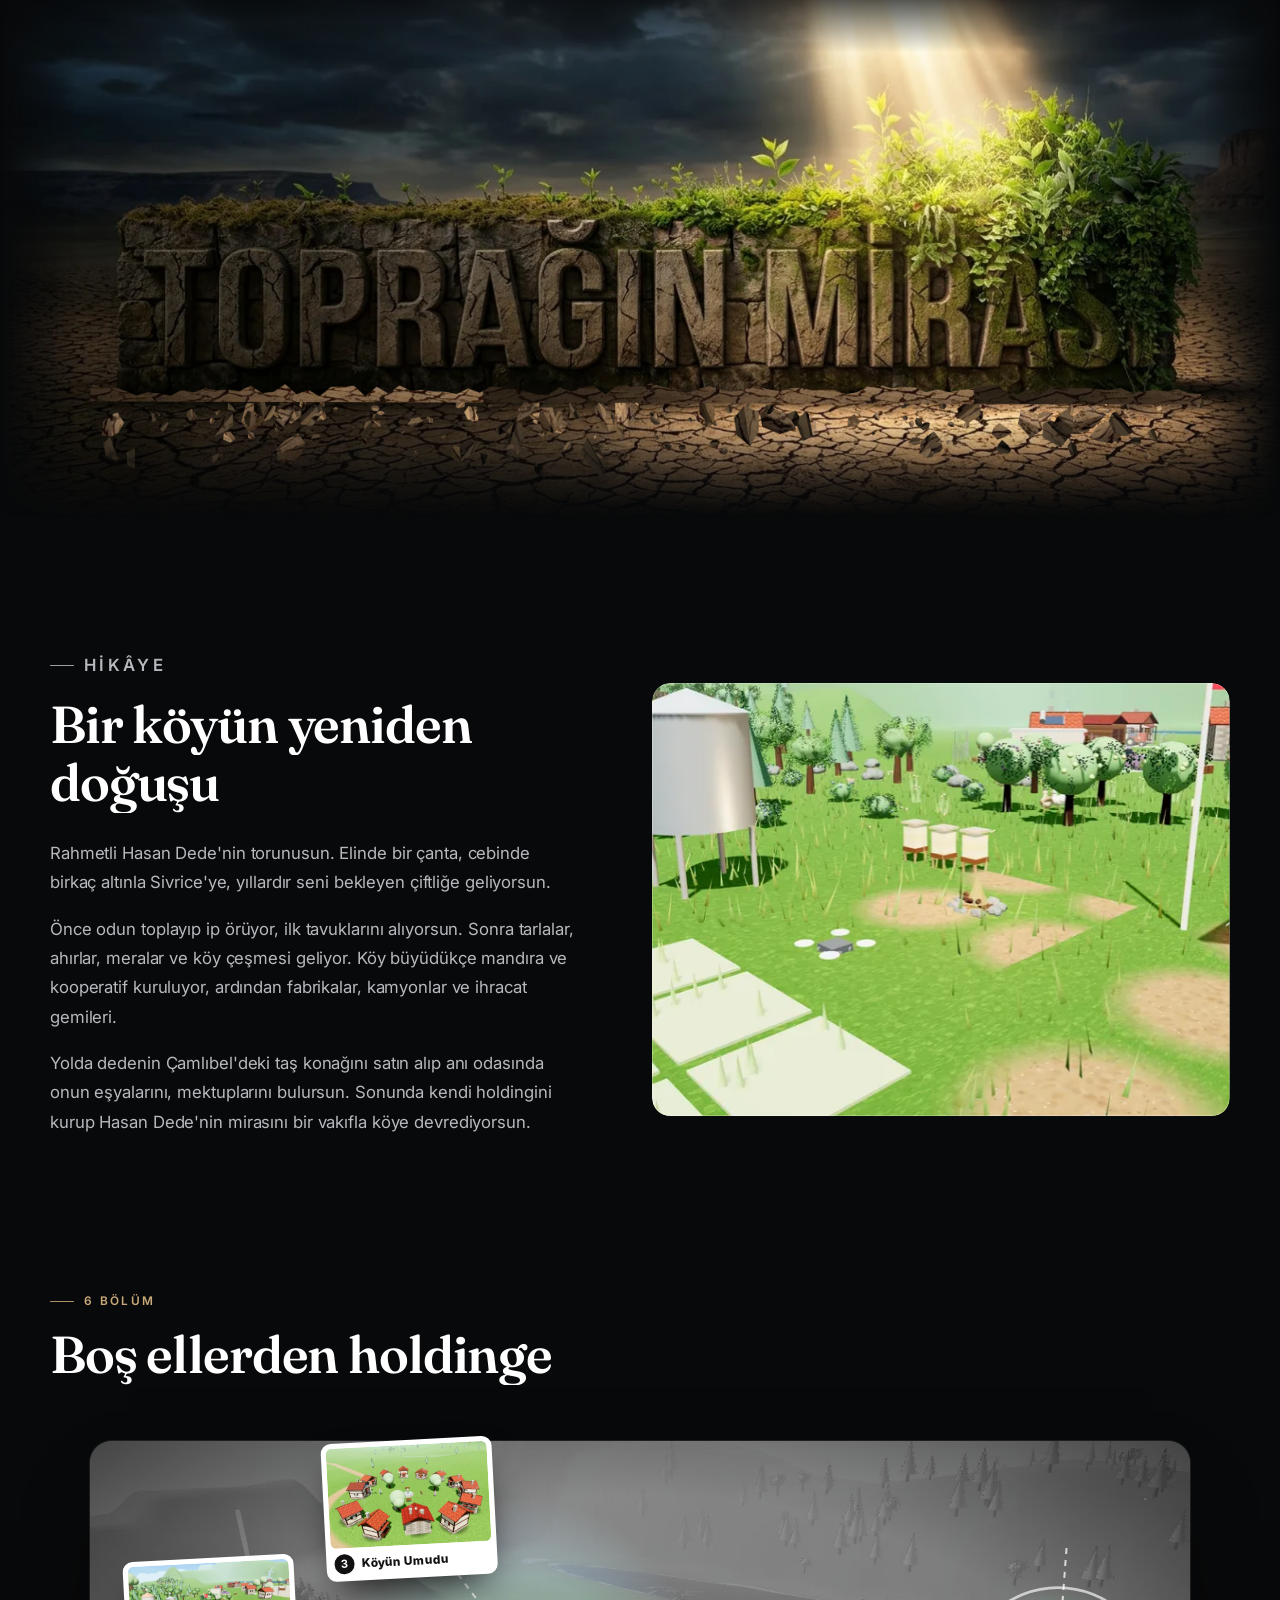
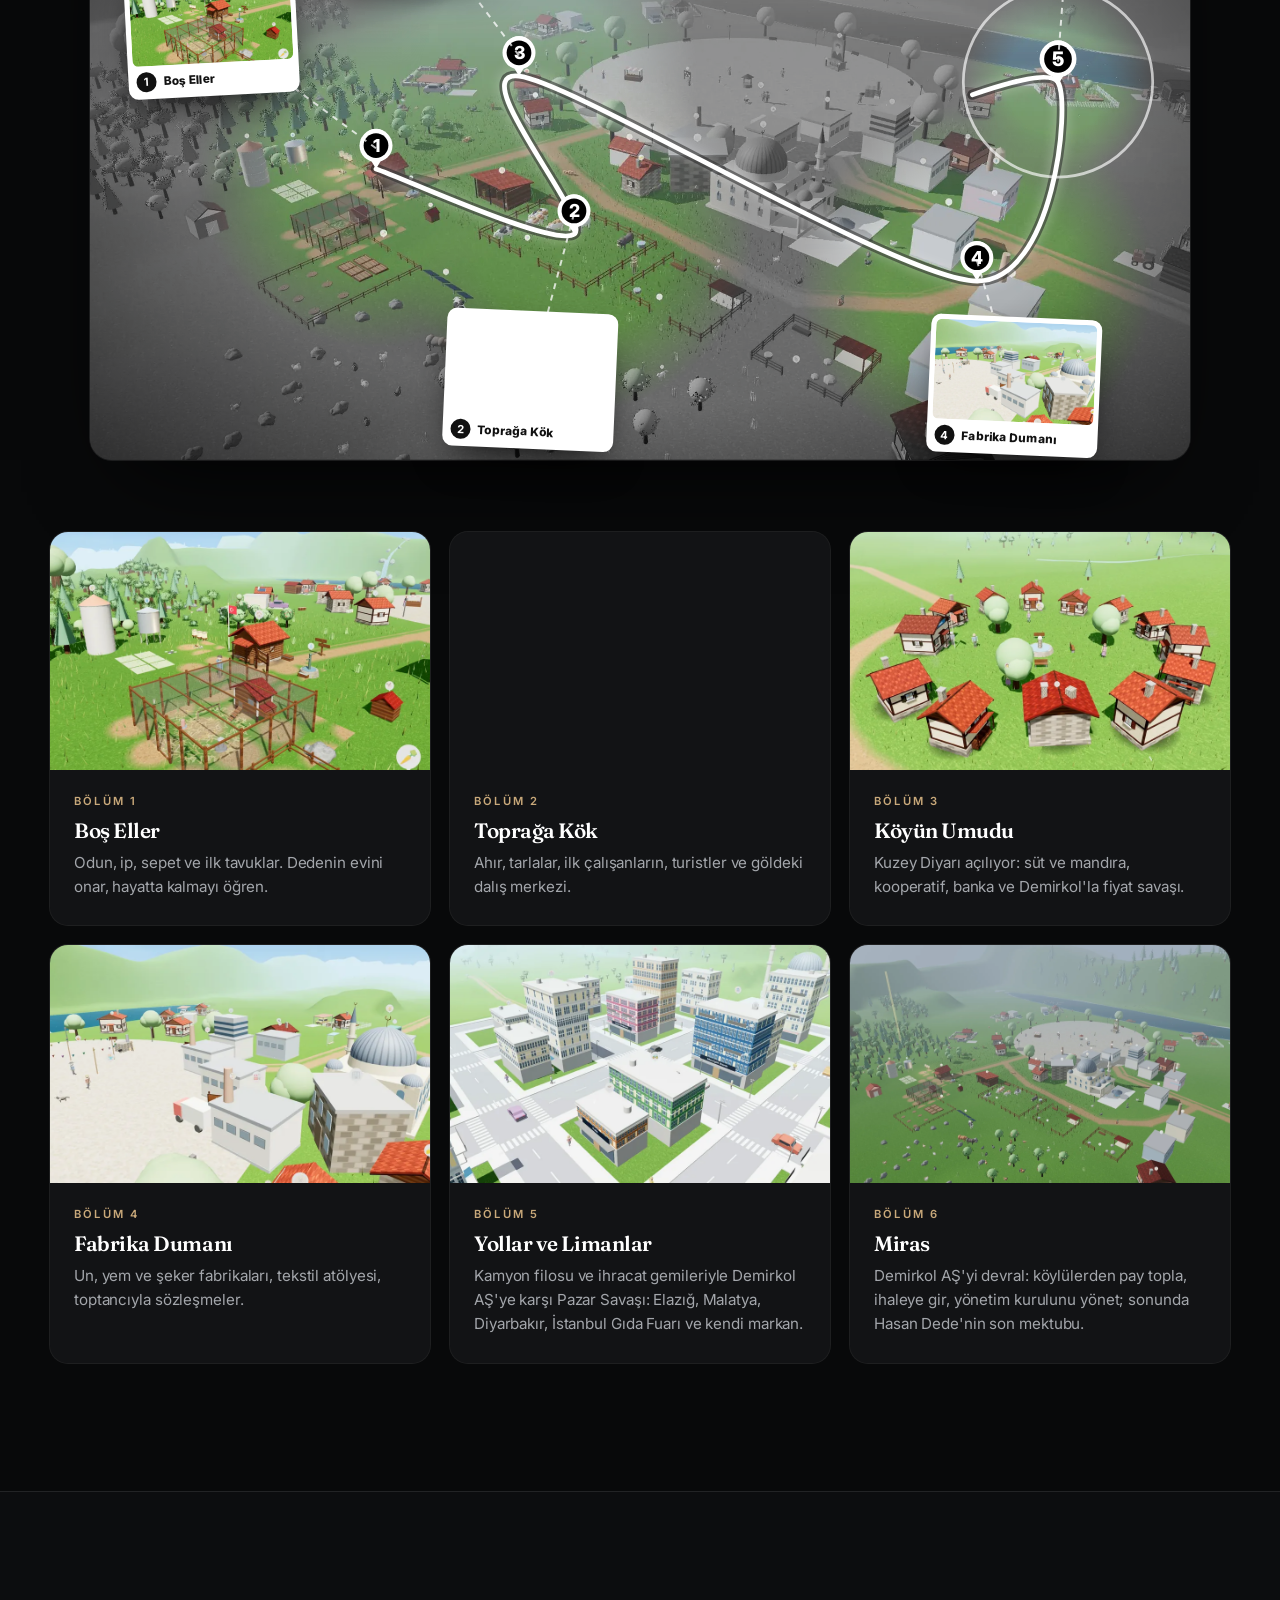
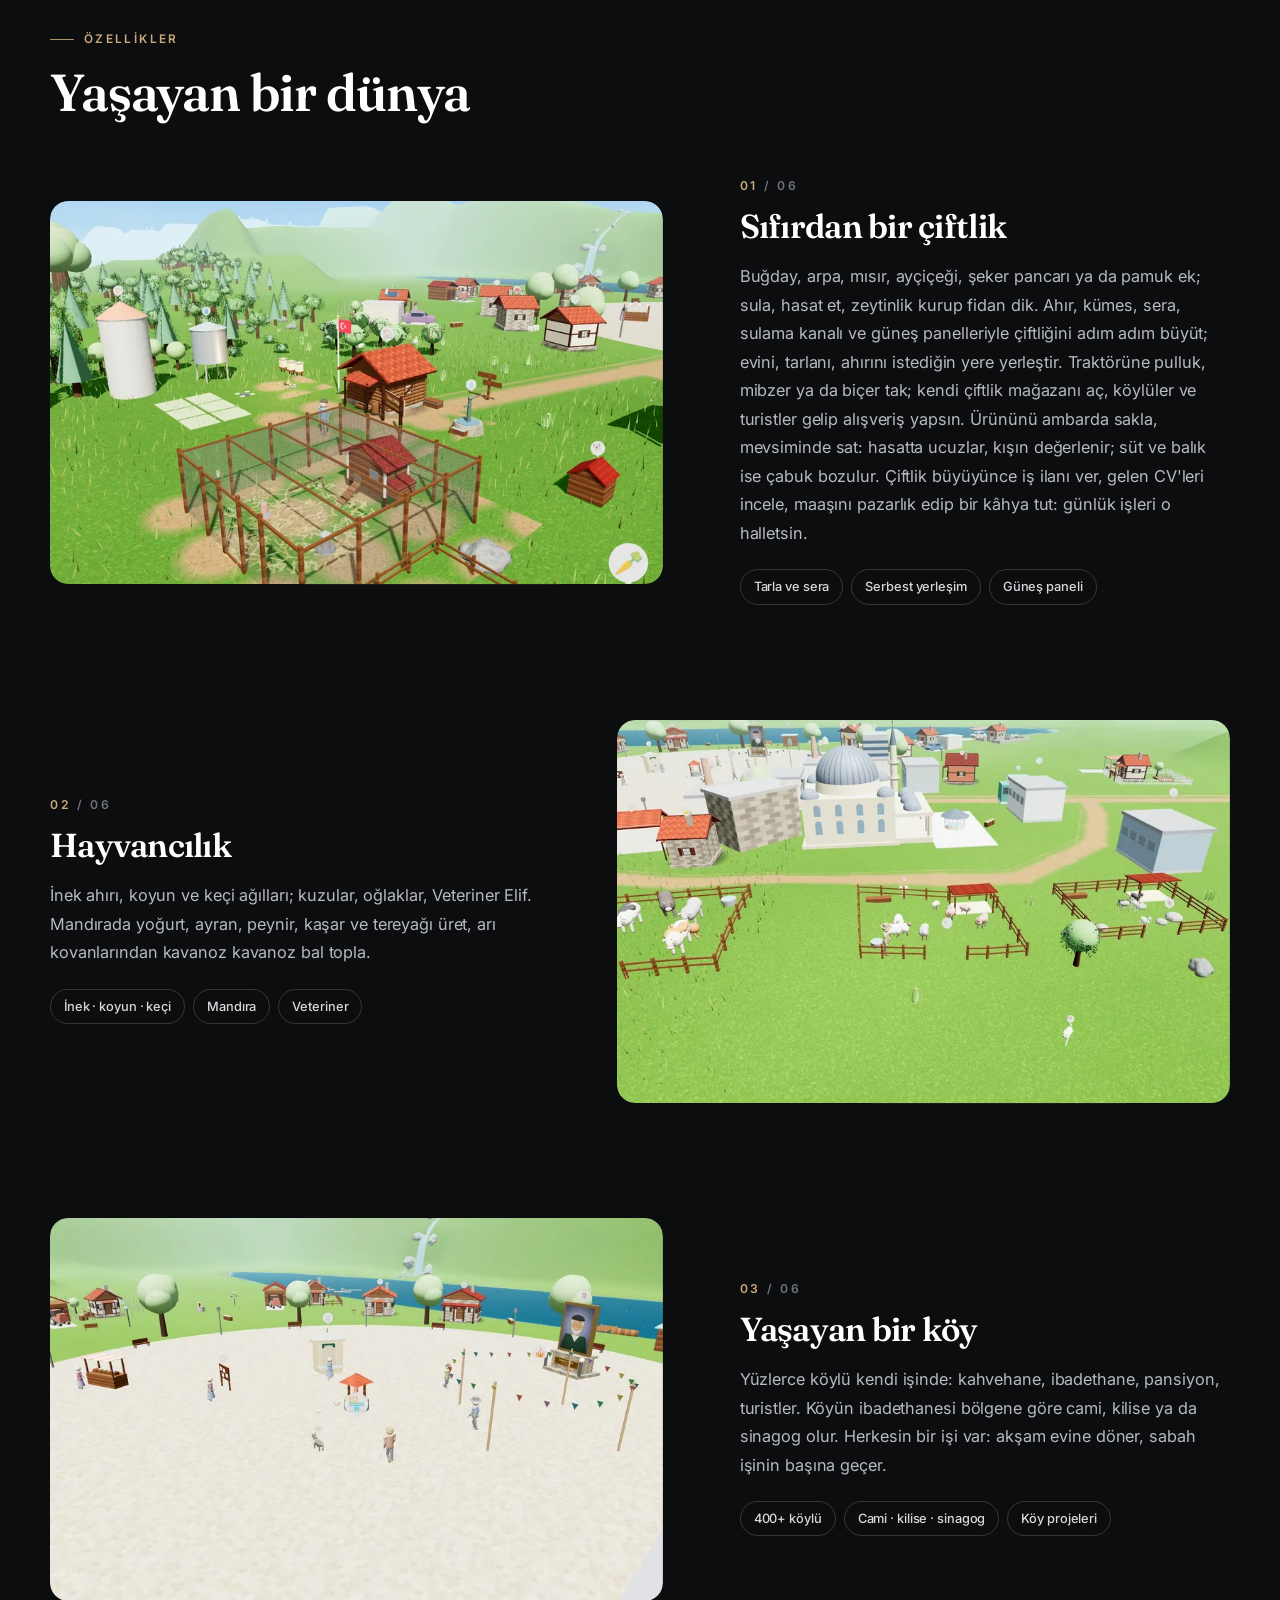
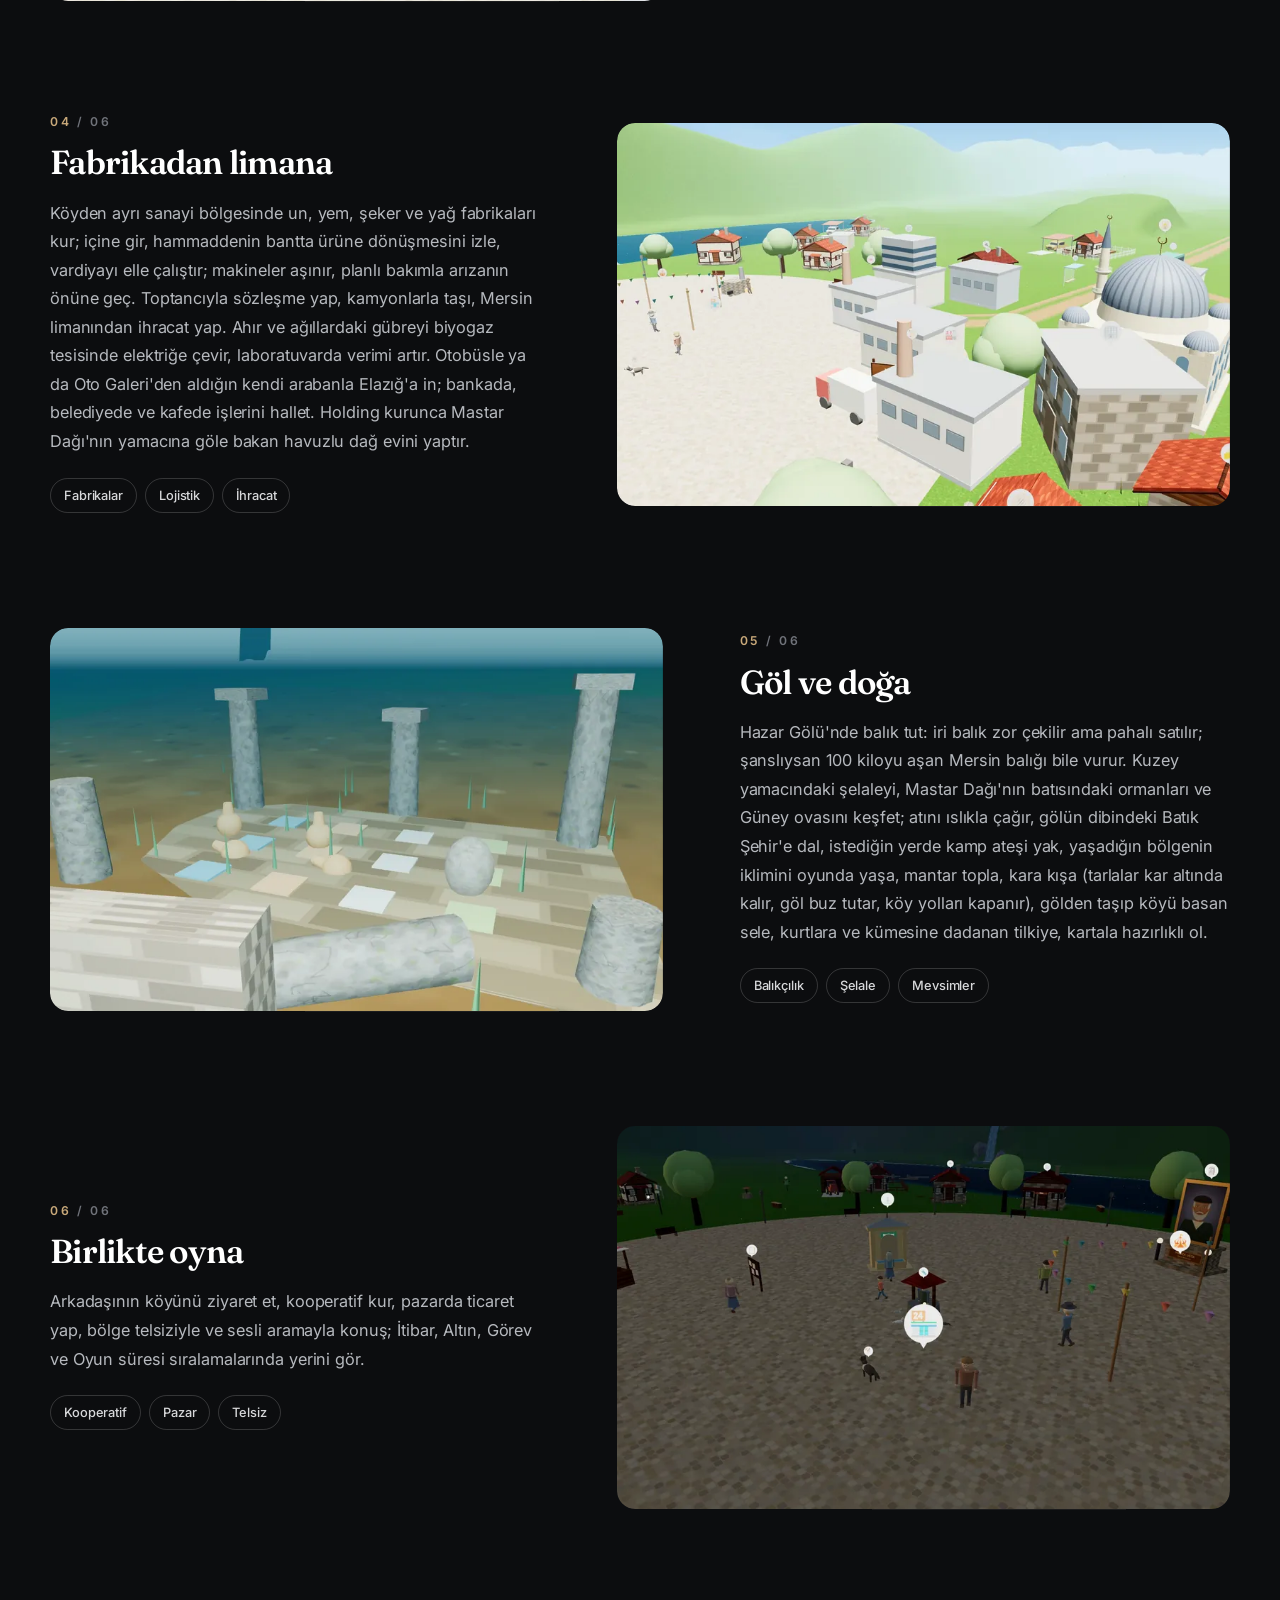
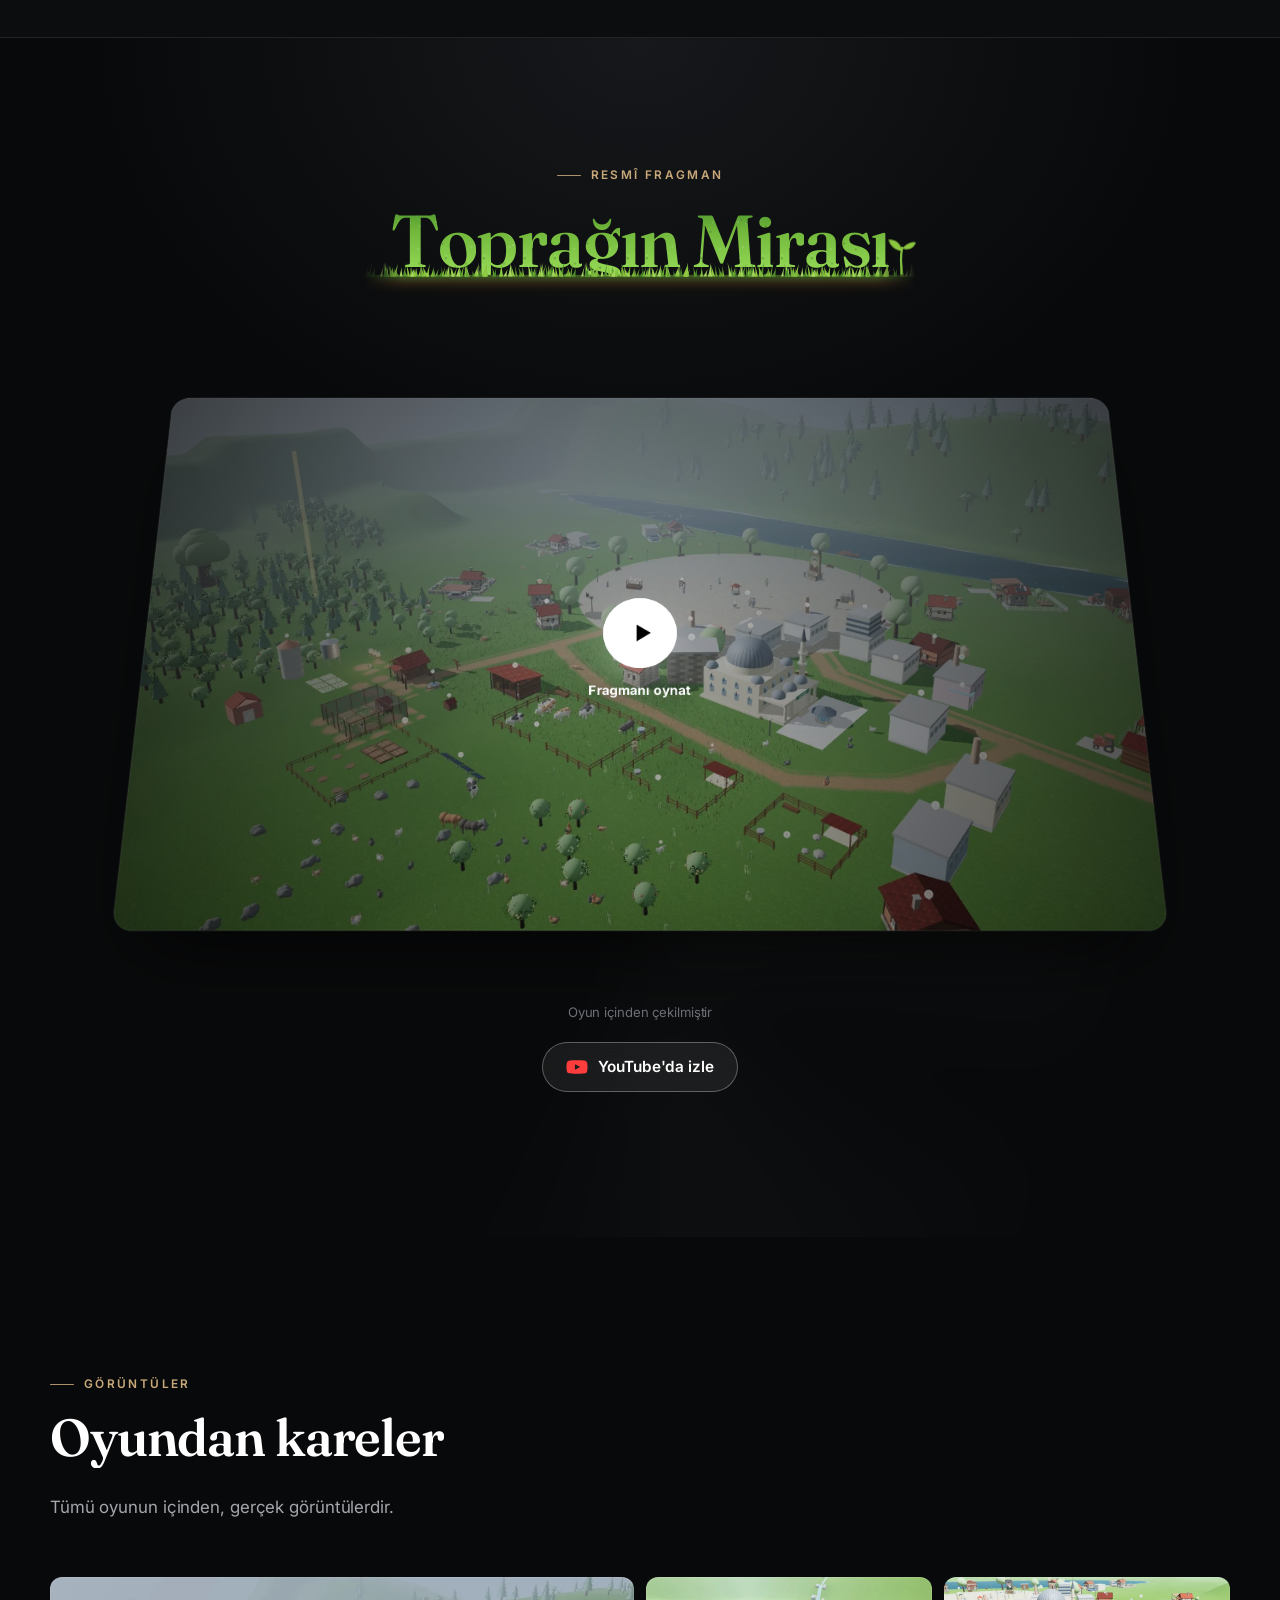
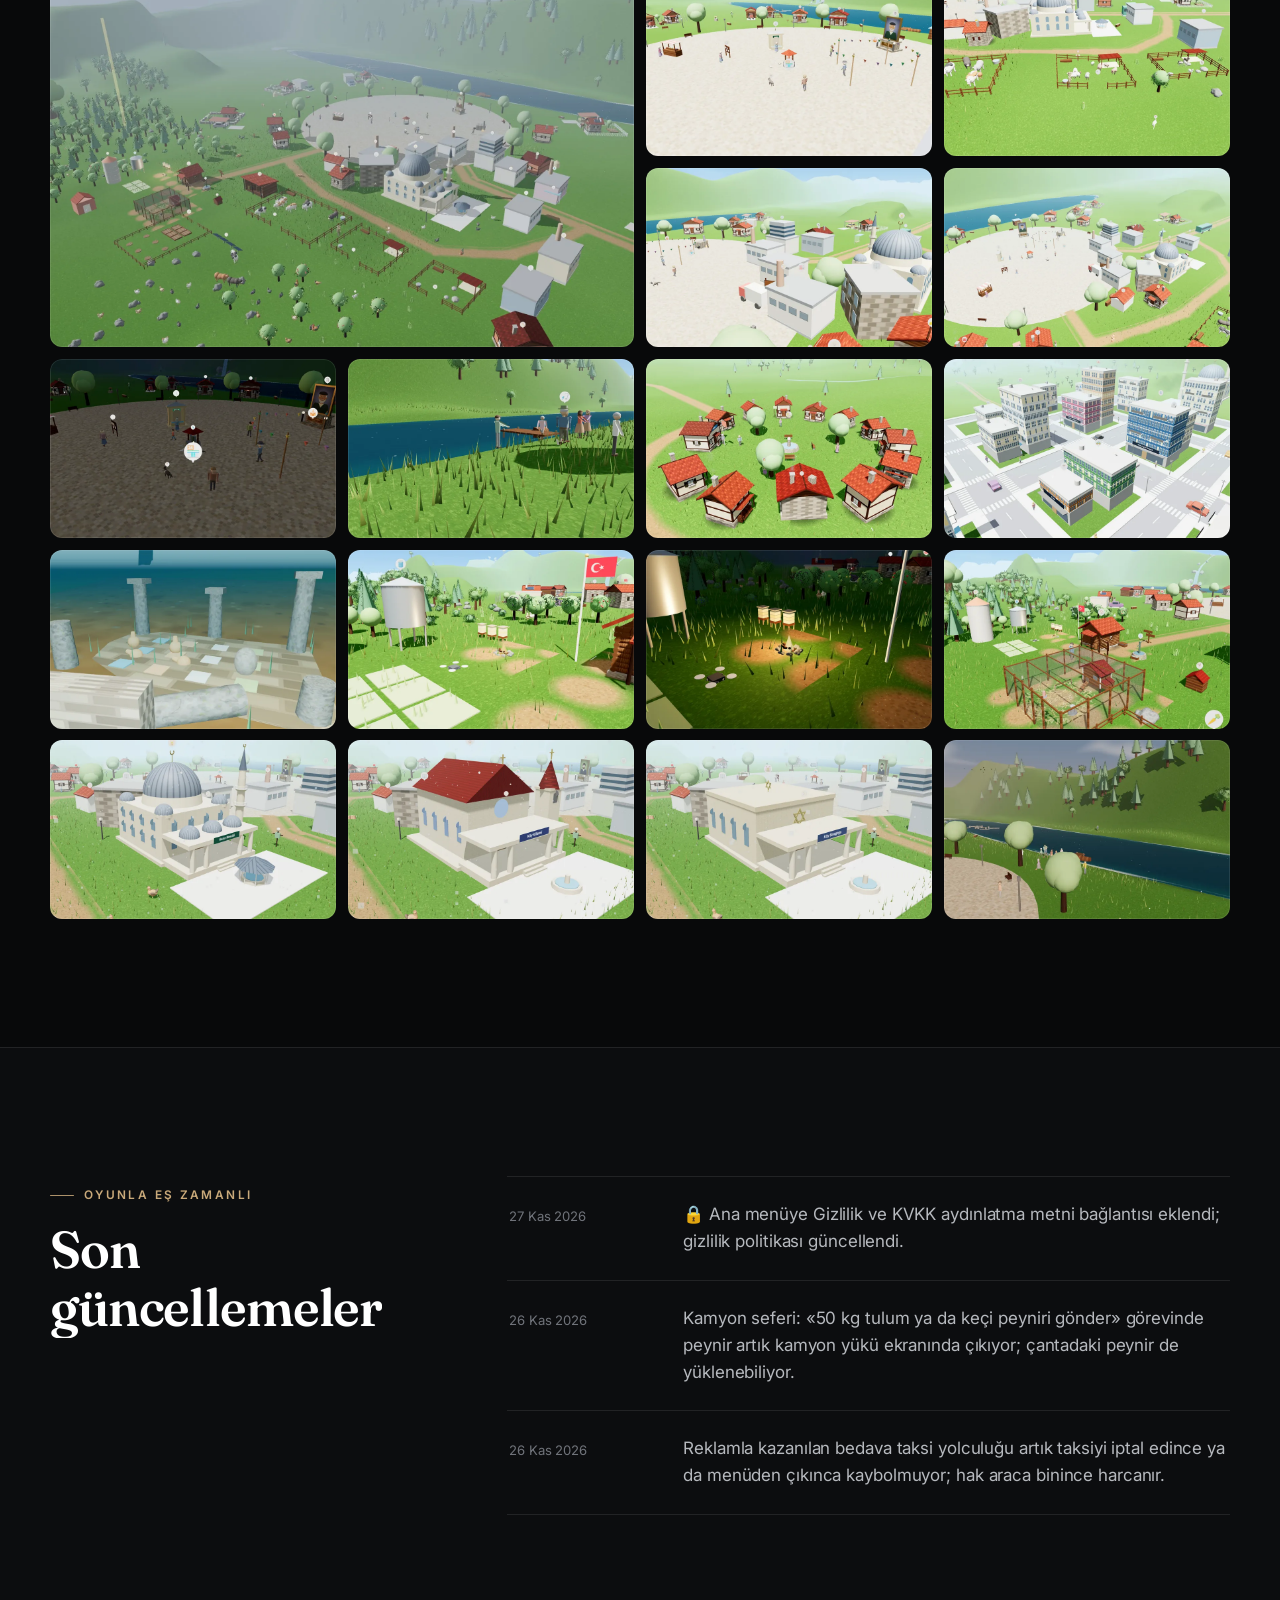
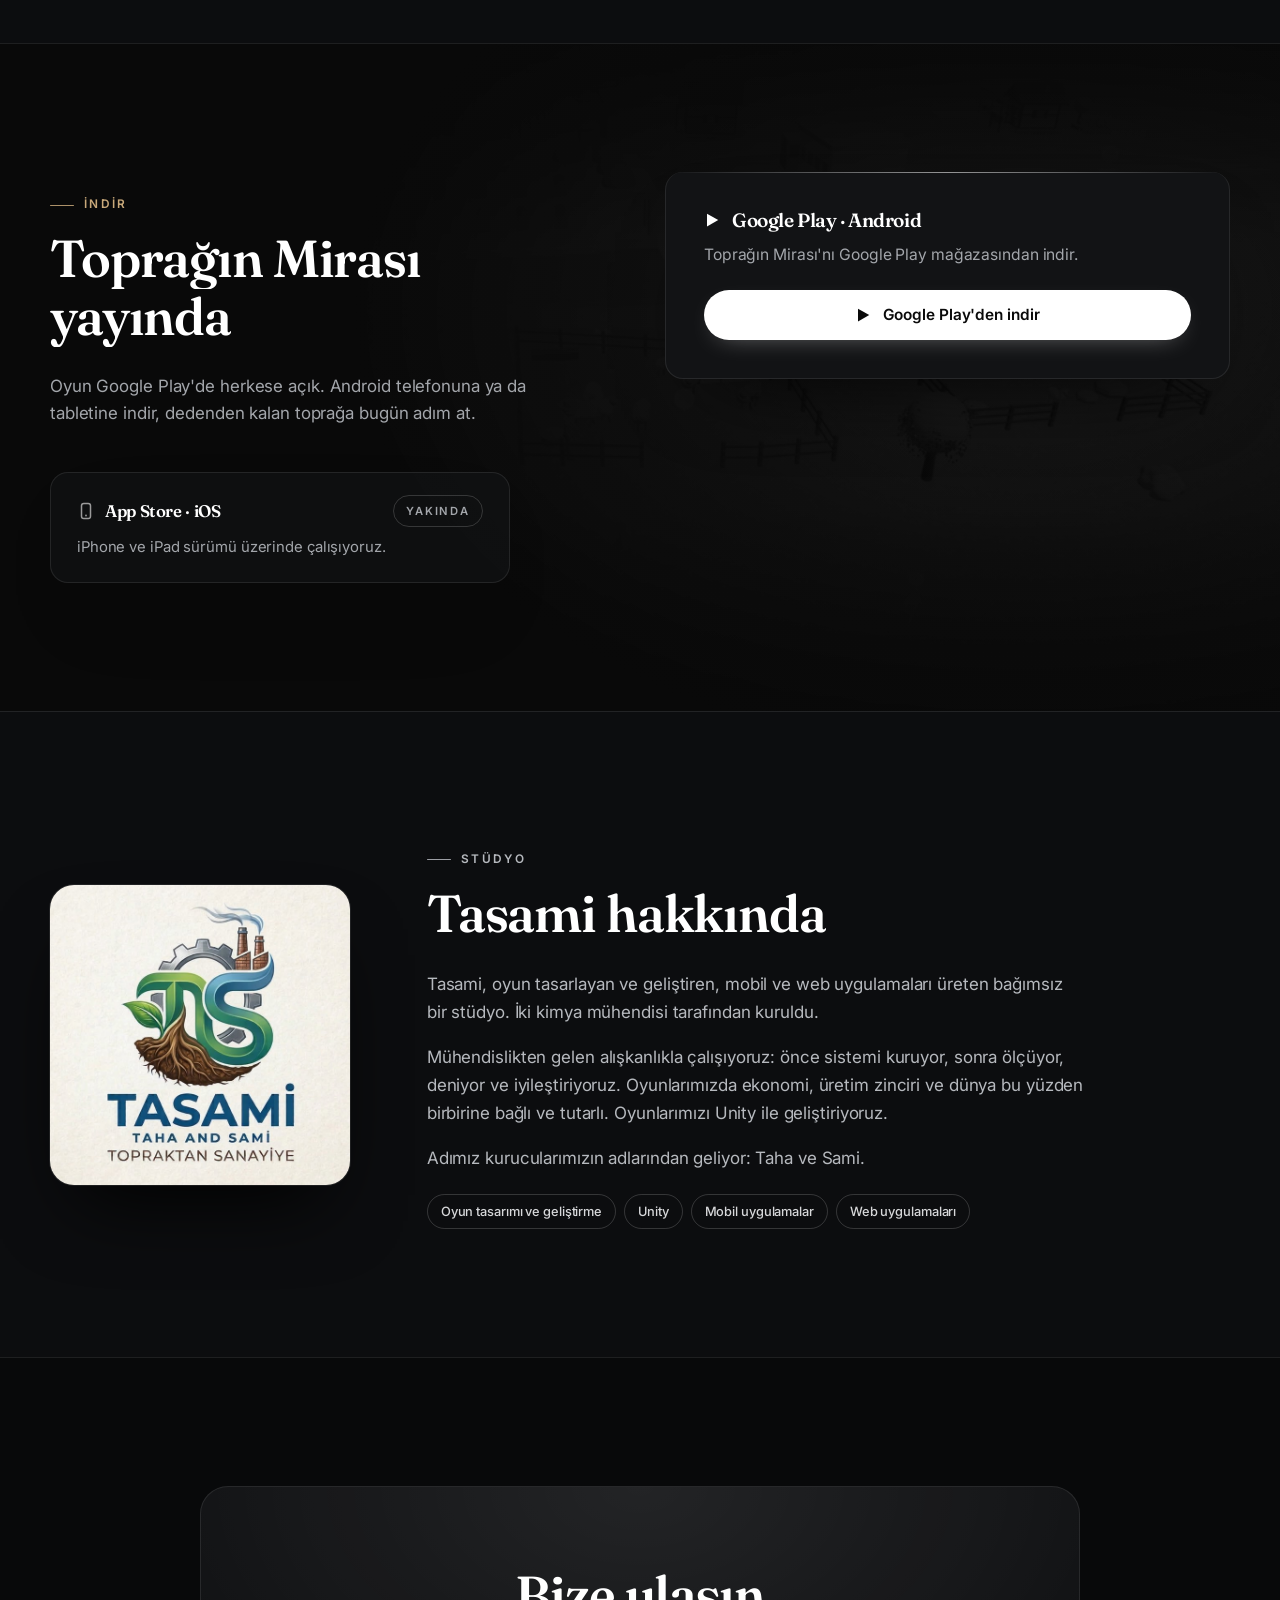
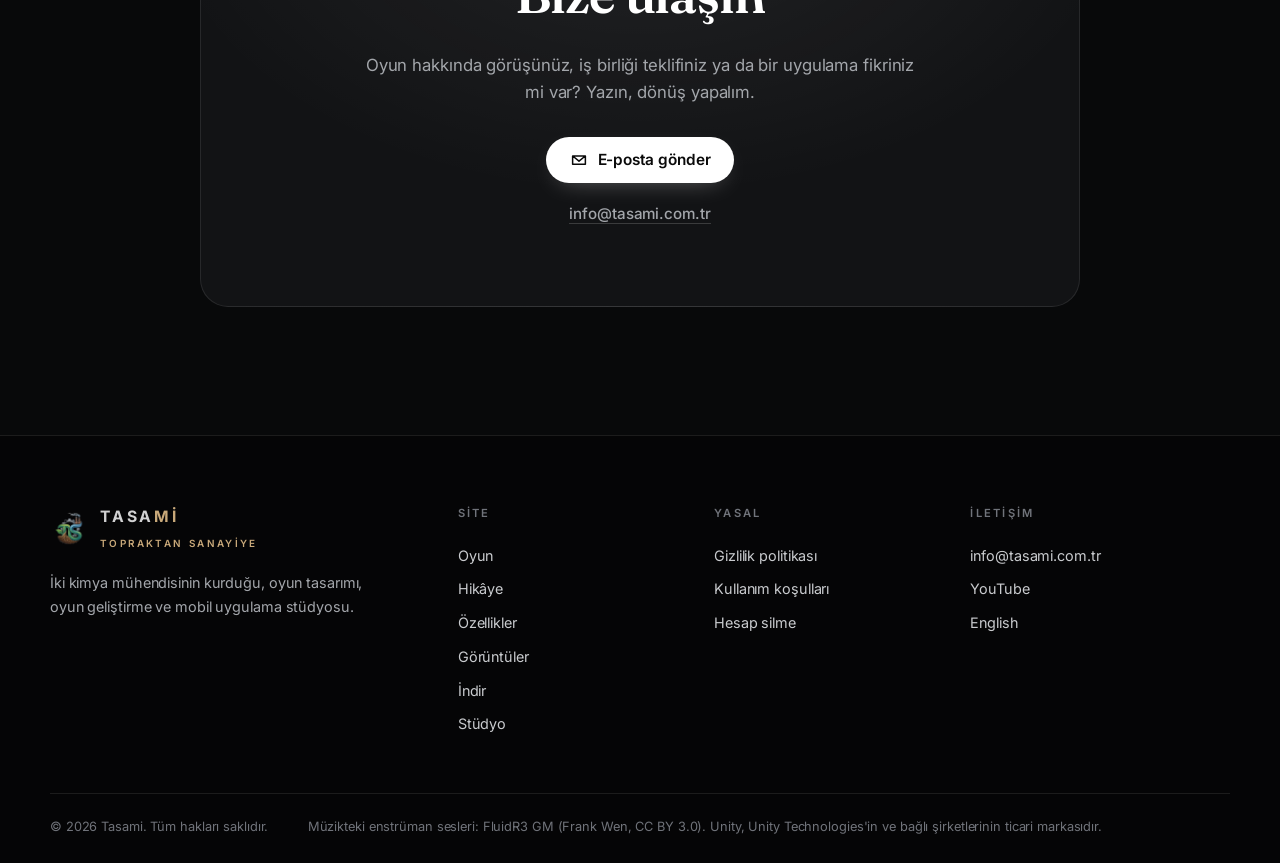
==== commit a910793f: "Oyunla senkron: sürüm 1.00" ====
--- a/index.html
+++ b/index.html
@@ -146,7 +146,7 @@
   <section class="updates" id="guncellemeler">
     <div class="wrap">
       <div class="sec-head reveal"><p class="kicker">Oyunla eş zamanlı</p><h2>Son güncellemeler</h2></div>
-      <ol class="upd-list"><li class="upd reveal" style="--i:0"><div class="upd-m"><time datetime="2026-11-26">26 Kas 2026</time></div><p>Kamyon seferi: «50 kg tulum ya da keçi peyniri gönder» görevinde peynir artık kamyon yükü ekranında çıkıyor; çantadaki peynir de yüklenebiliyor.</p></li><li class="upd reveal" style="--i:1"><div class="upd-m"><time datetime="2026-11-26">26 Kas 2026</time></div><p>Reklamla kazanılan bedava taksi yolculuğu artık taksiyi iptal edince ya da menüden çıkınca kaybolmuyor; hak araca binince harcanır.</p></li><li class="upd reveal" style="--i:2"><div class="upd-m"><time datetime="2026-11-26">26 Kas 2026</time></div><p>«Üç şirketin 20 gün çalışsın» görevi artık oyun gününe göre sayılır: oyunda olmadığın saatler de sayılır (müdür maaşları o günler için de ödenir).</p></li></ol>
+      <ol class="upd-list"><li class="upd reveal" style="--i:0"><div class="upd-m"><time datetime="2026-11-27">27 Kas 2026</time></div><p>🔒 Ana menüye Gizlilik ve KVKK aydınlatma metni bağlantısı eklendi; gizlilik politikası güncellendi.</p></li><li class="upd reveal" style="--i:1"><div class="upd-m"><time datetime="2026-11-26">26 Kas 2026</time></div><p>Kamyon seferi: «50 kg tulum ya da keçi peyniri gönder» görevinde peynir artık kamyon yükü ekranında çıkıyor; çantadaki peynir de yüklenebiliyor.</p></li><li class="upd reveal" style="--i:2"><div class="upd-m"><time datetime="2026-11-26">26 Kas 2026</time></div><p>Reklamla kazanılan bedava taksi yolculuğu artık taksiyi iptal edince ya da menüden çıkınca kaybolmuyor; hak araca binince harcanır.</p></li></ol>
     </div>
   </section>
 
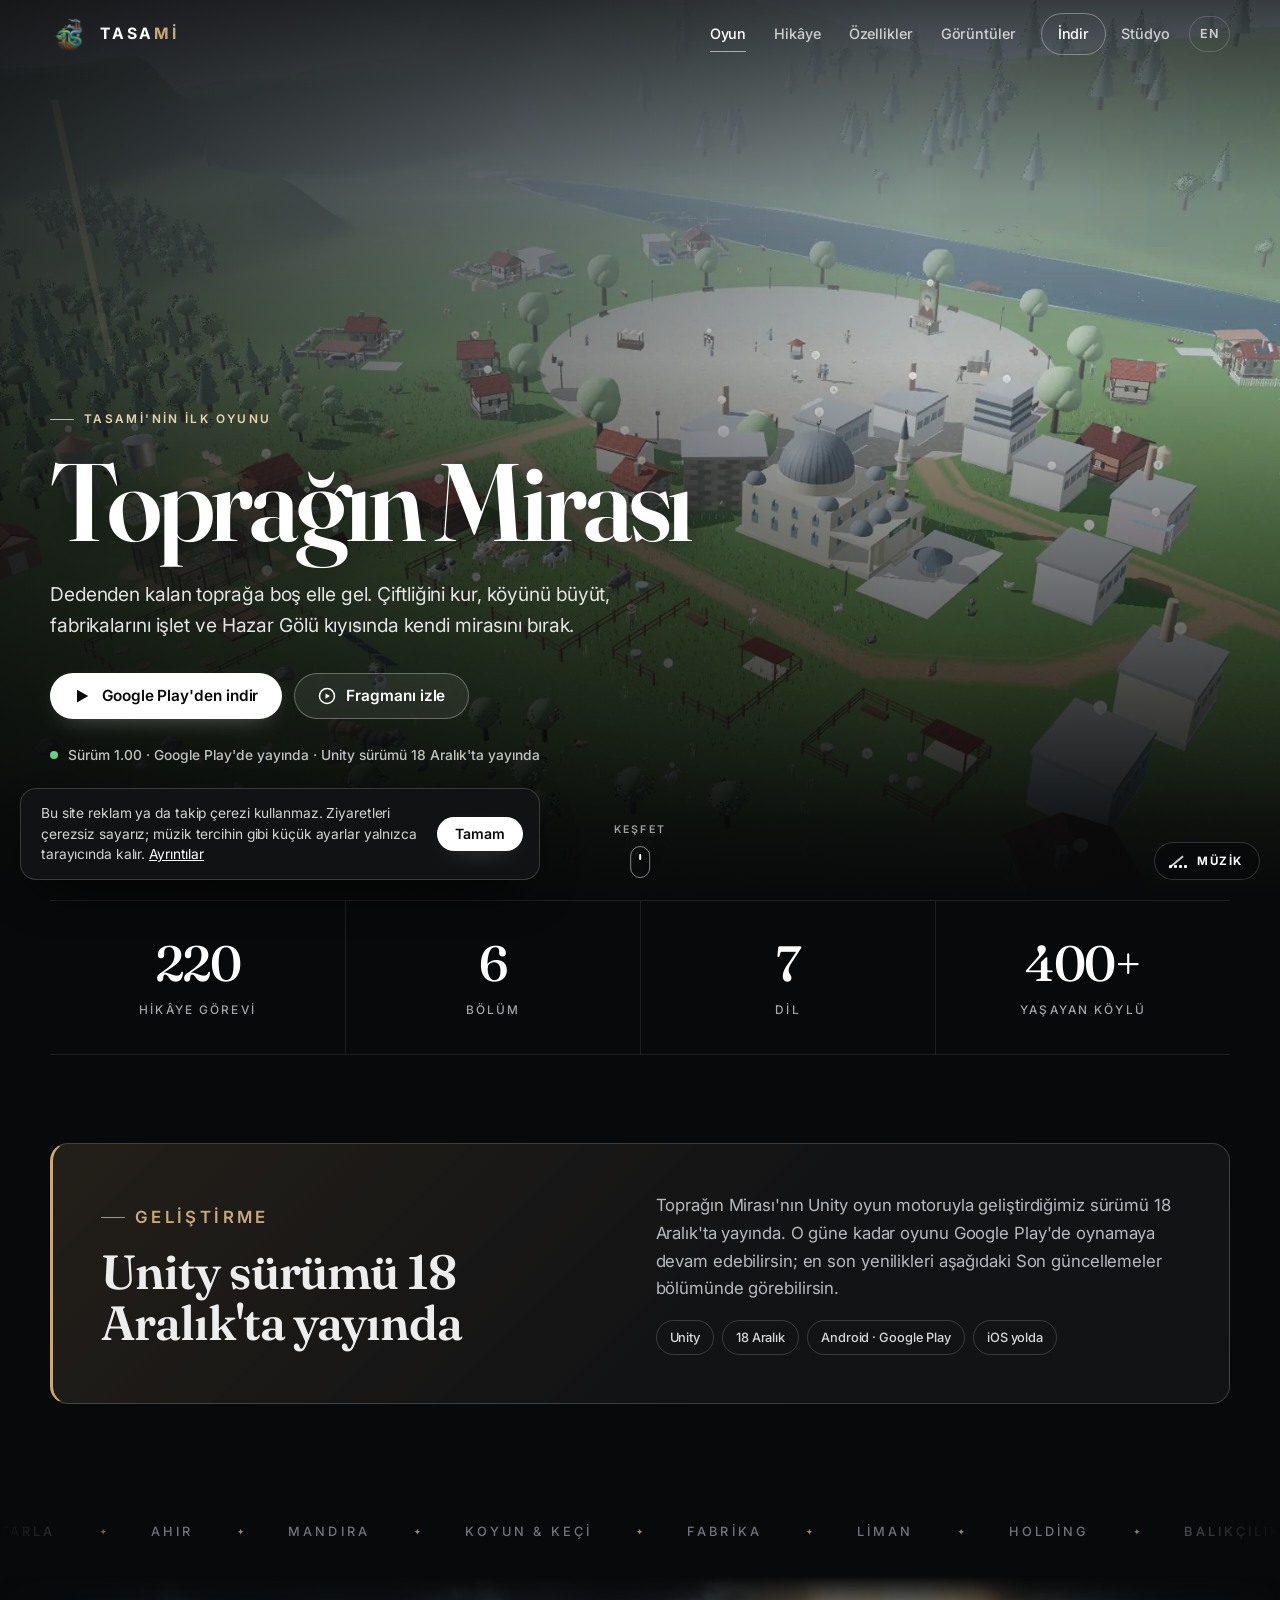
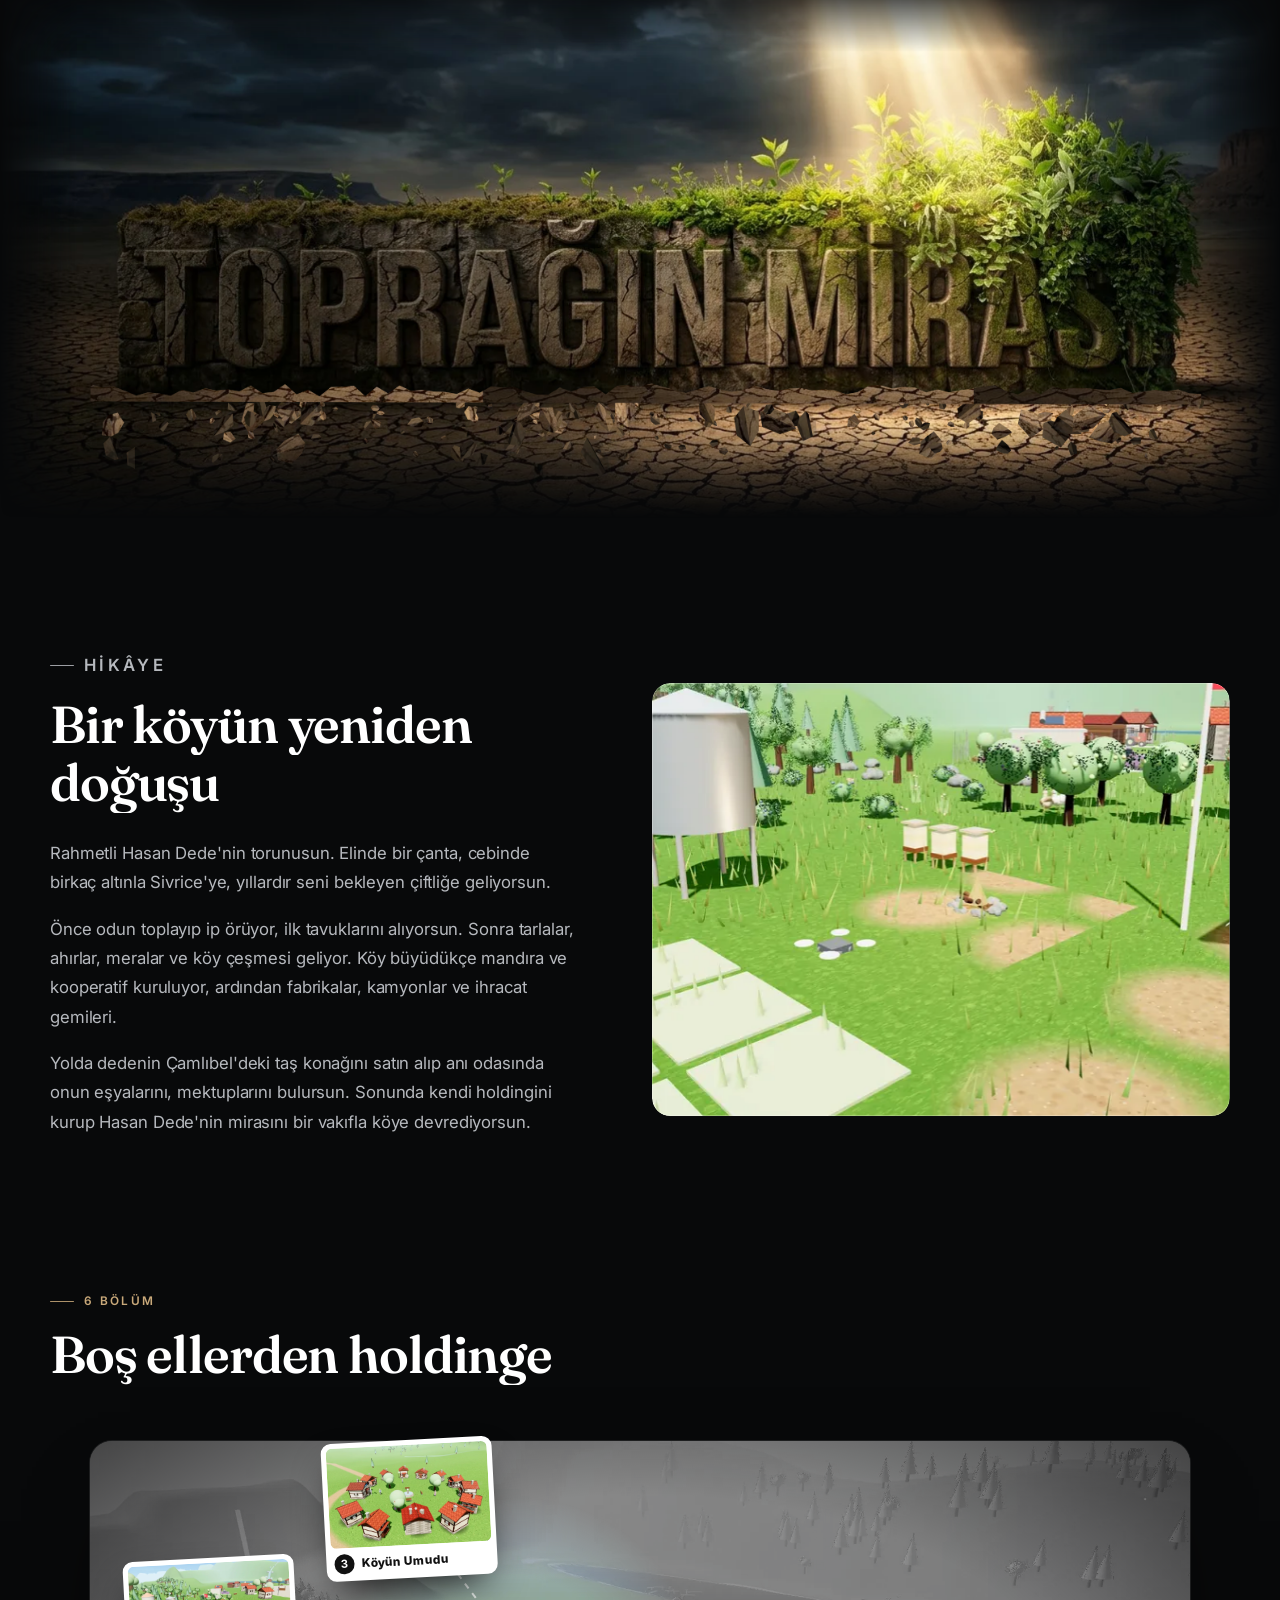
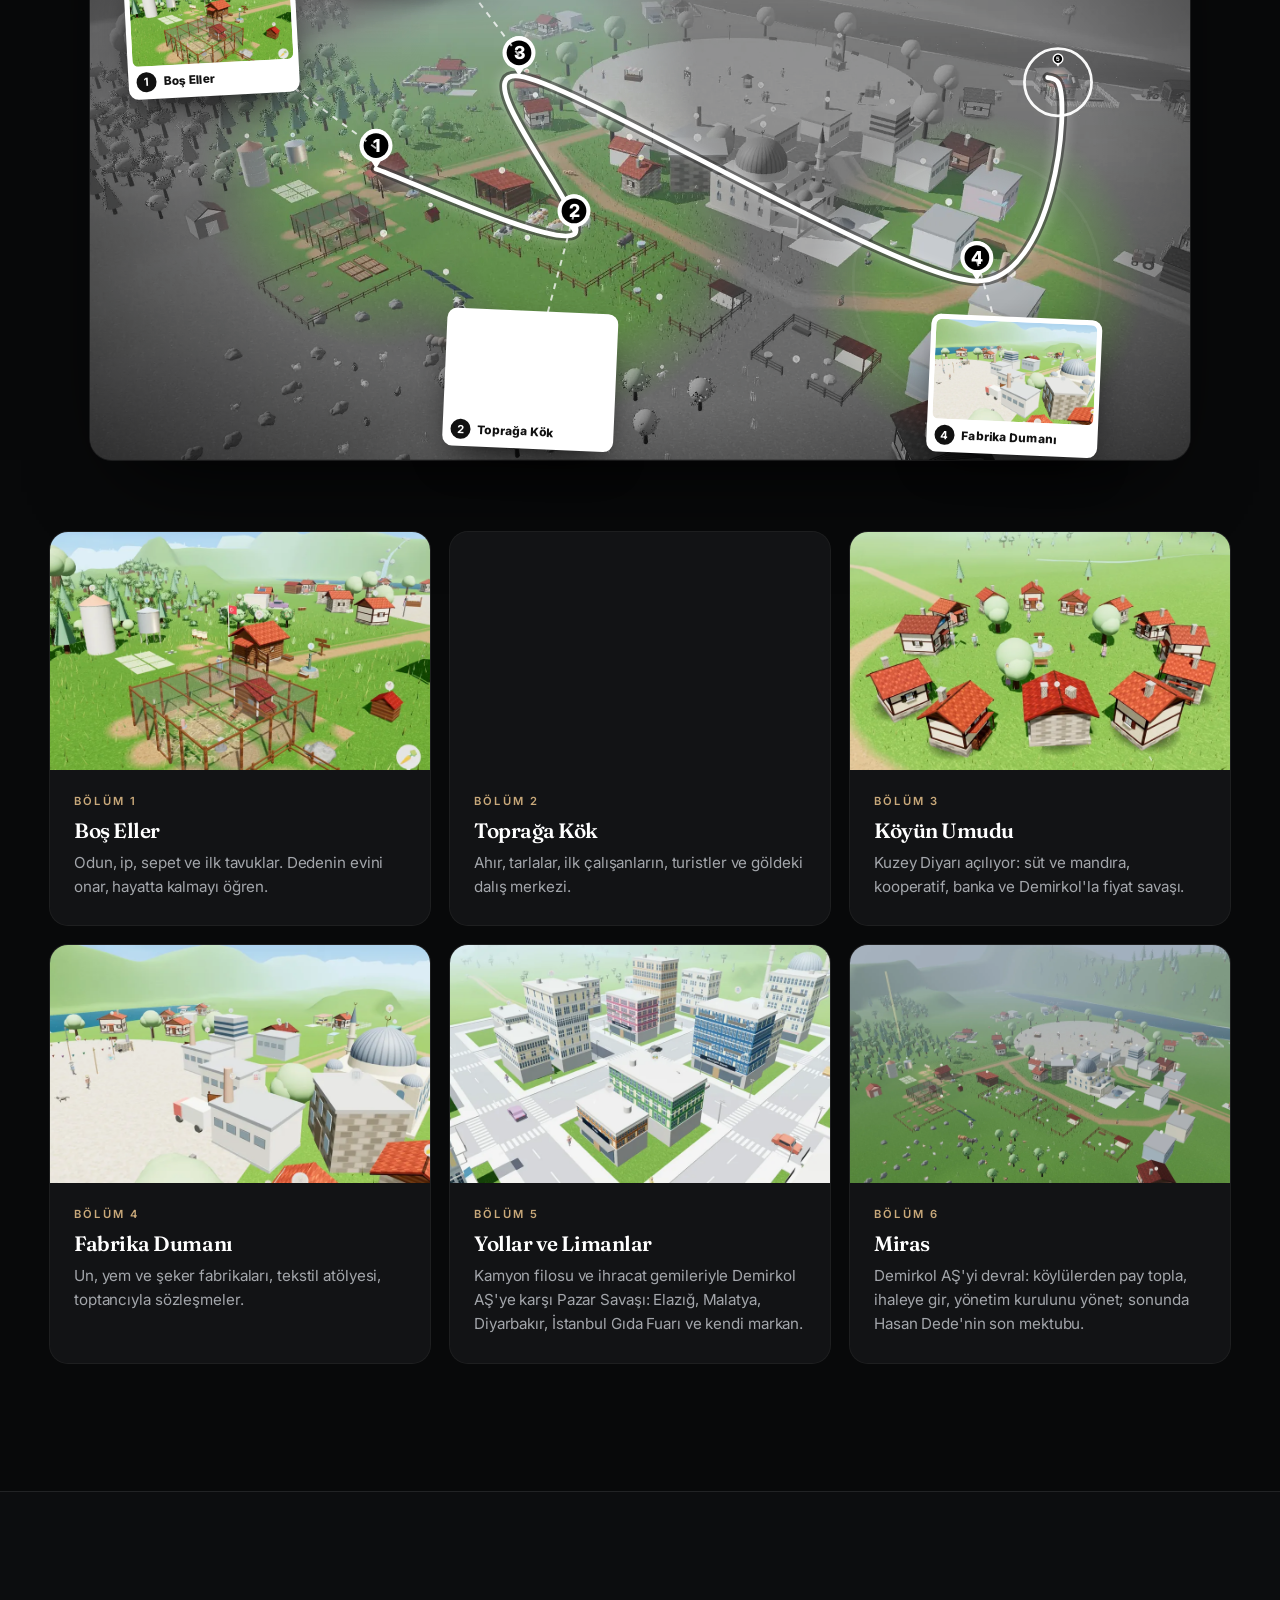
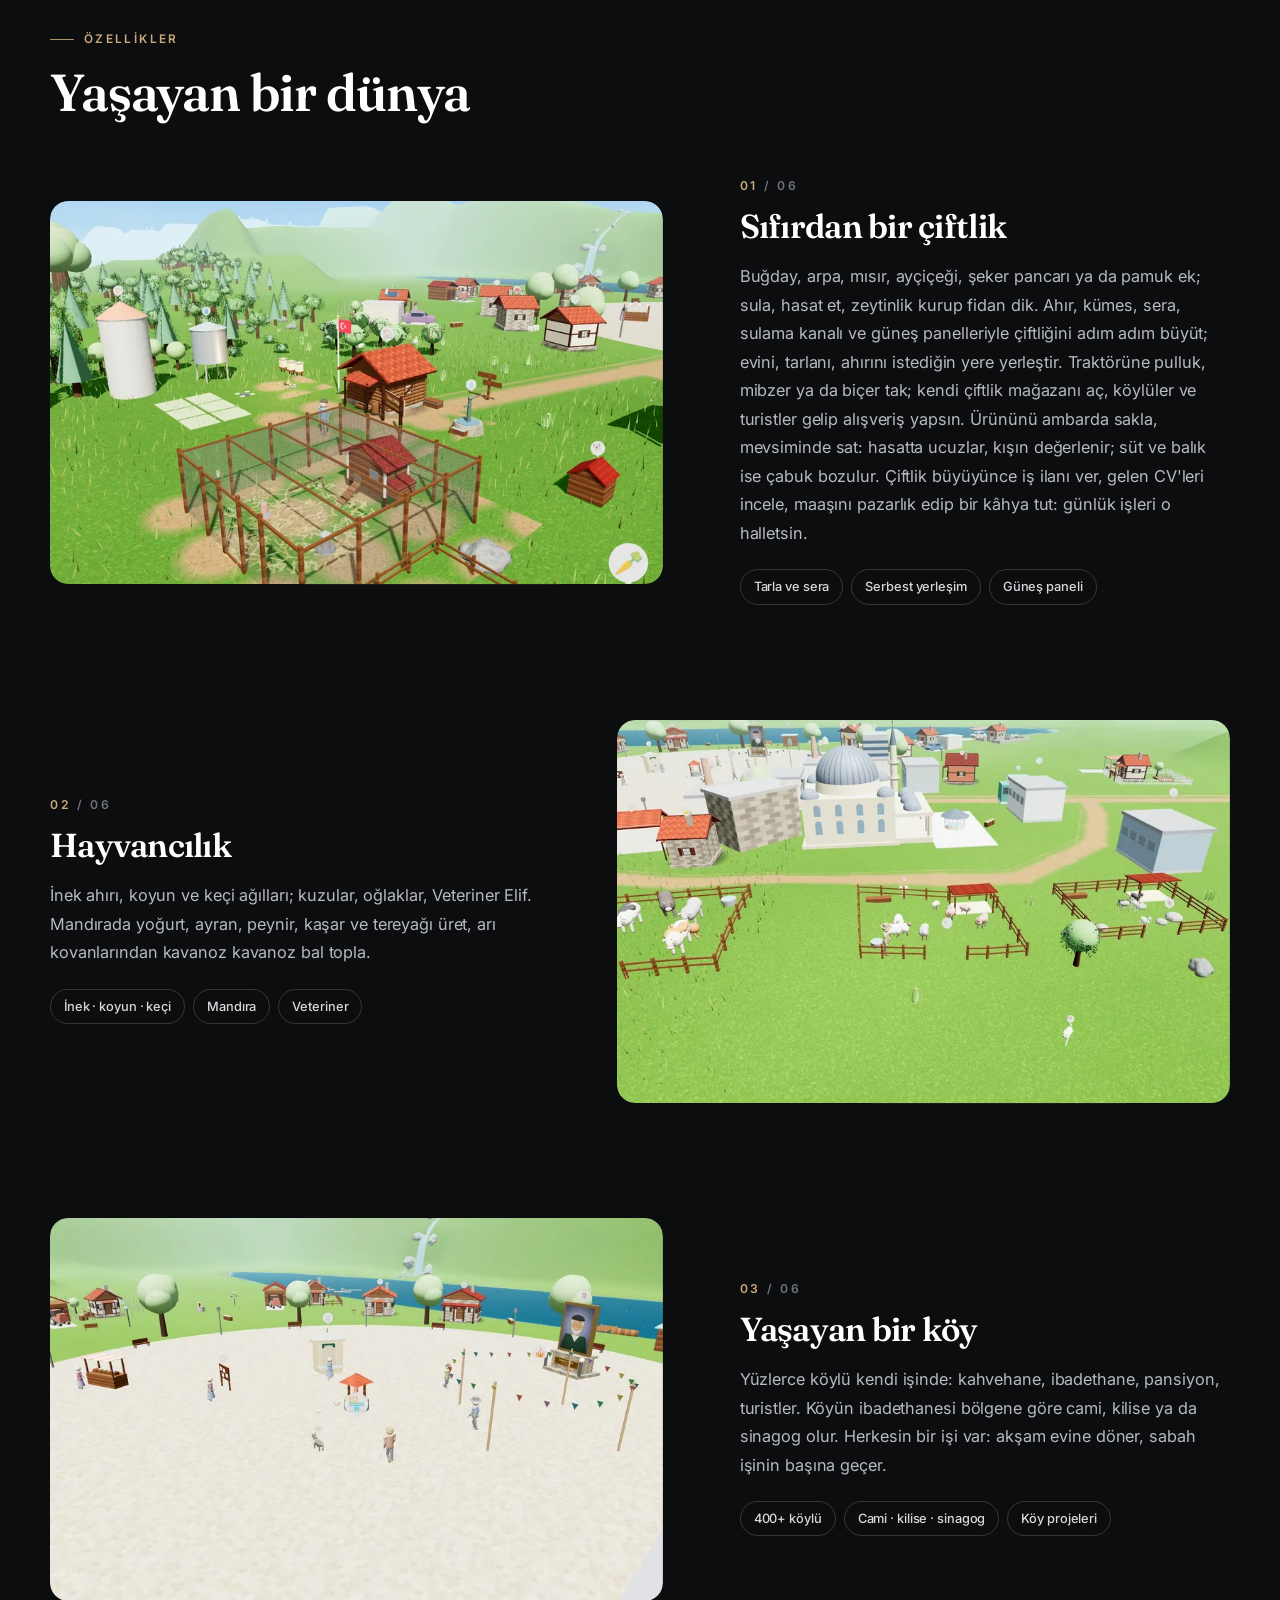
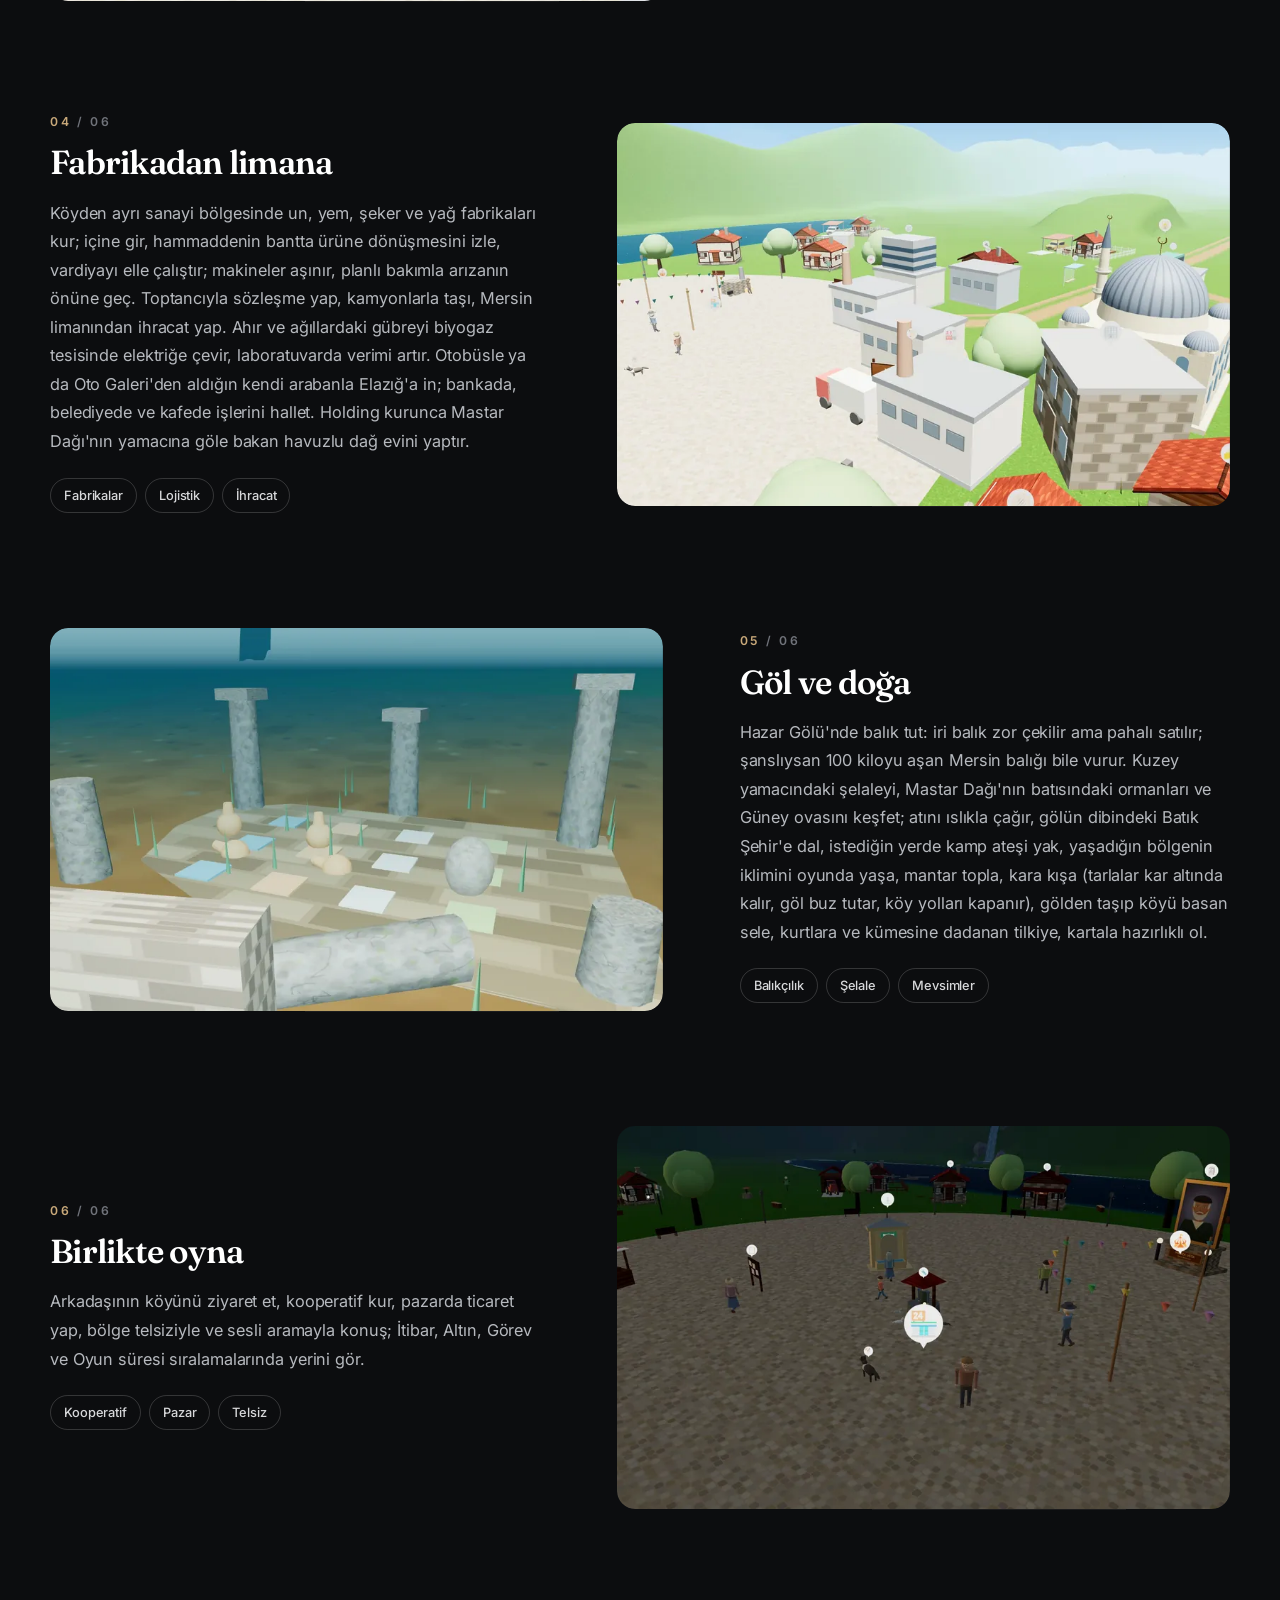
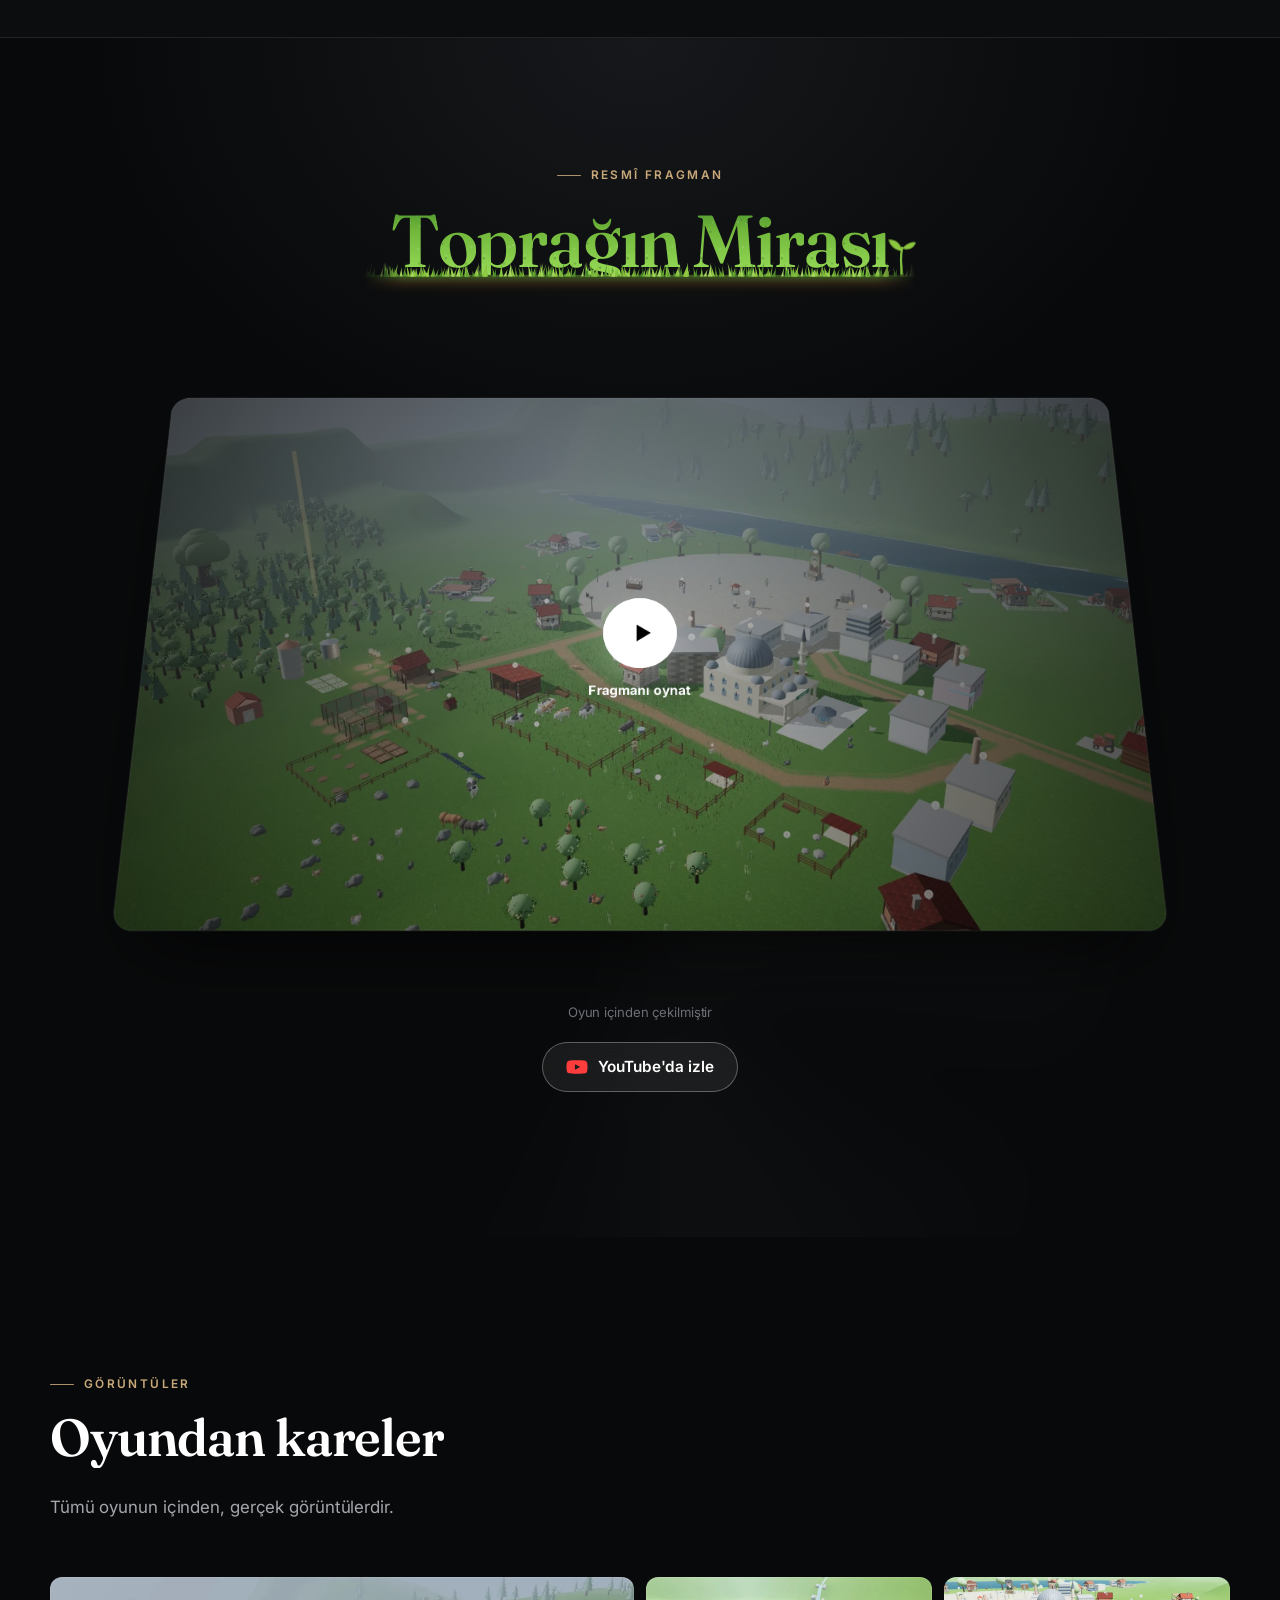
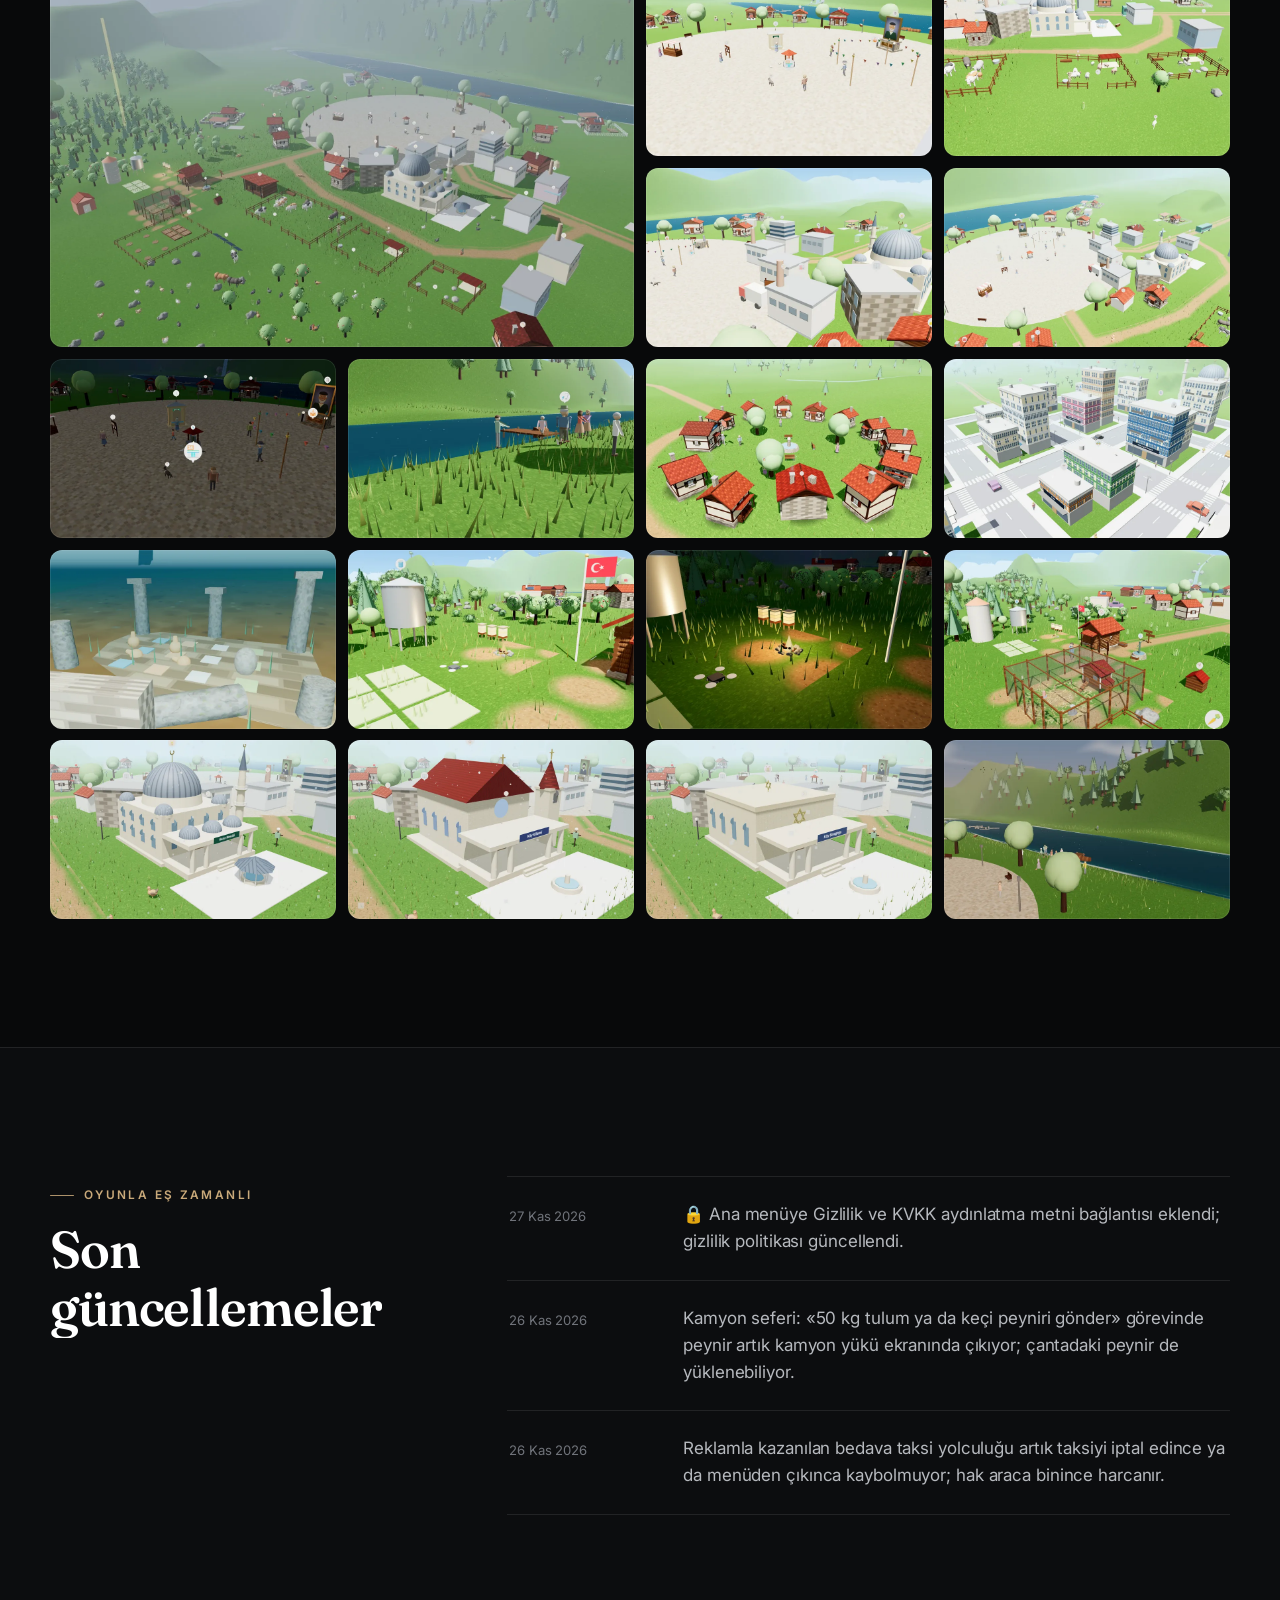
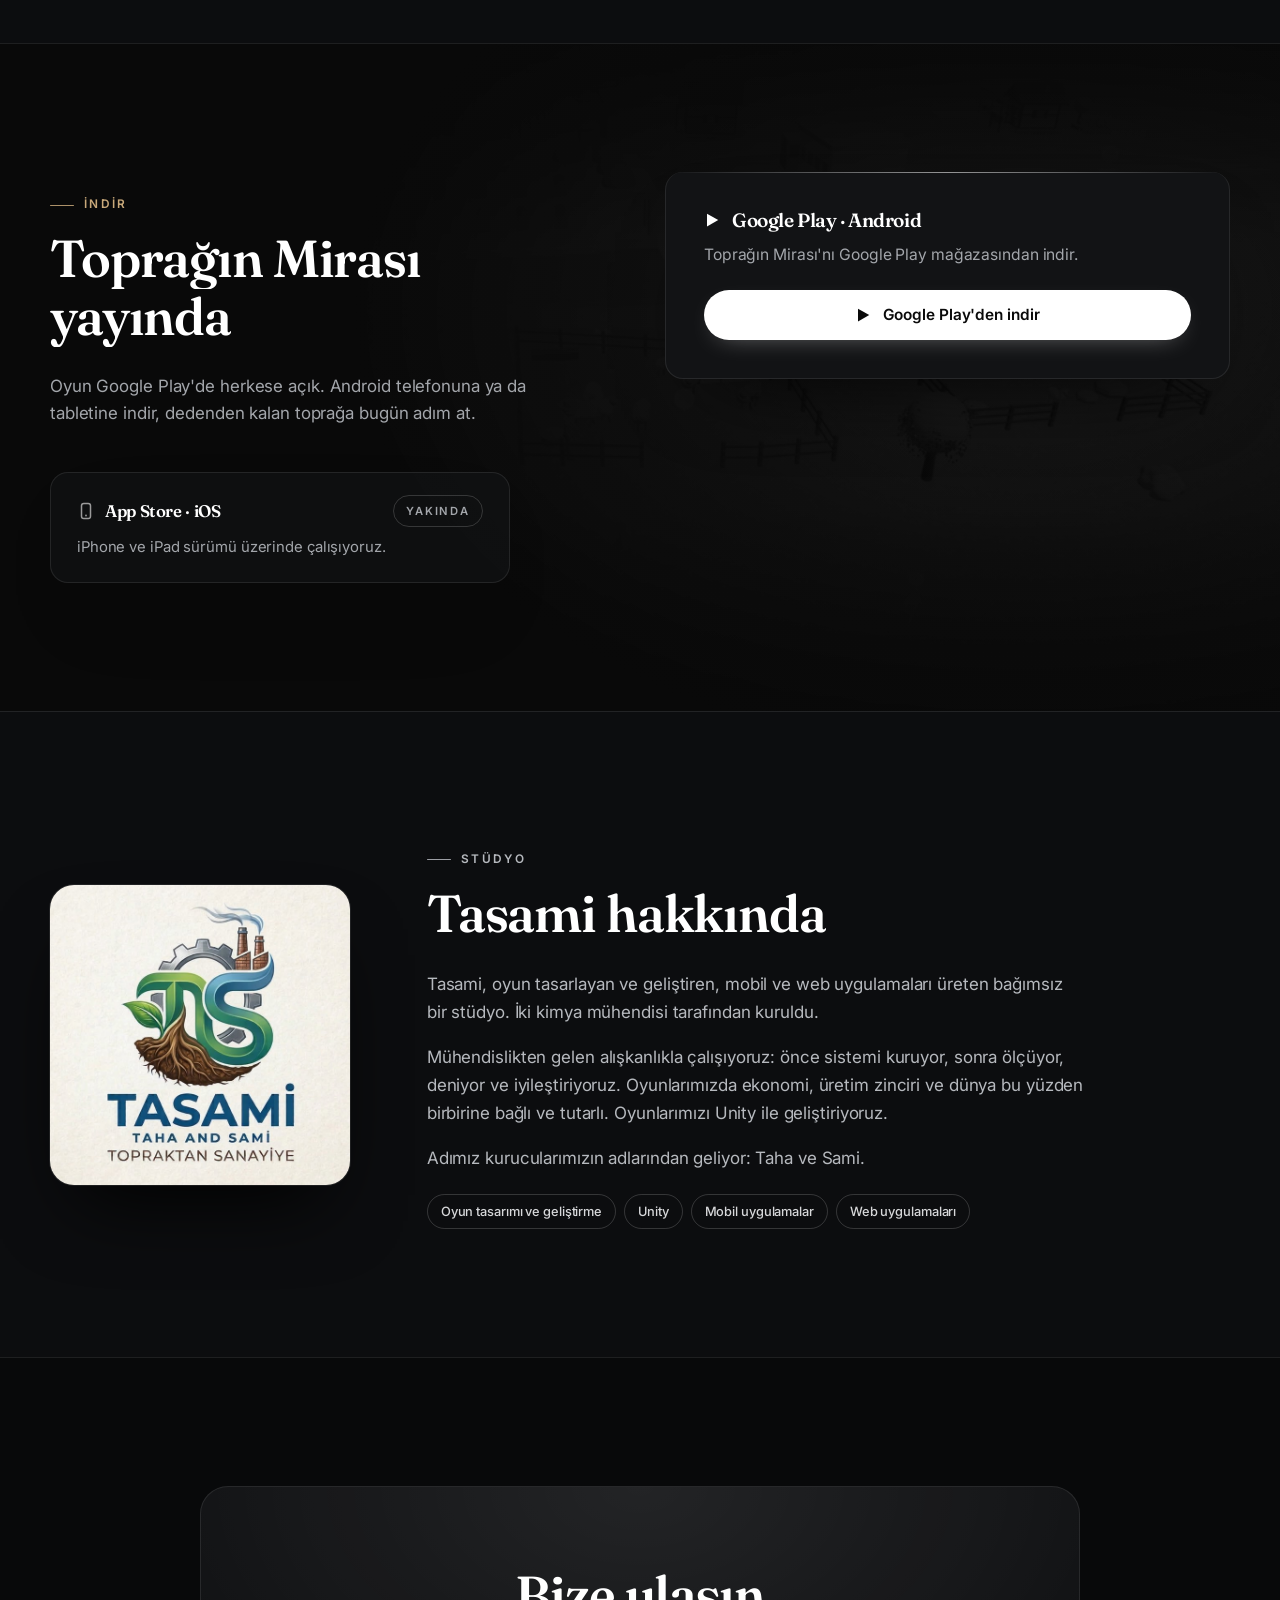
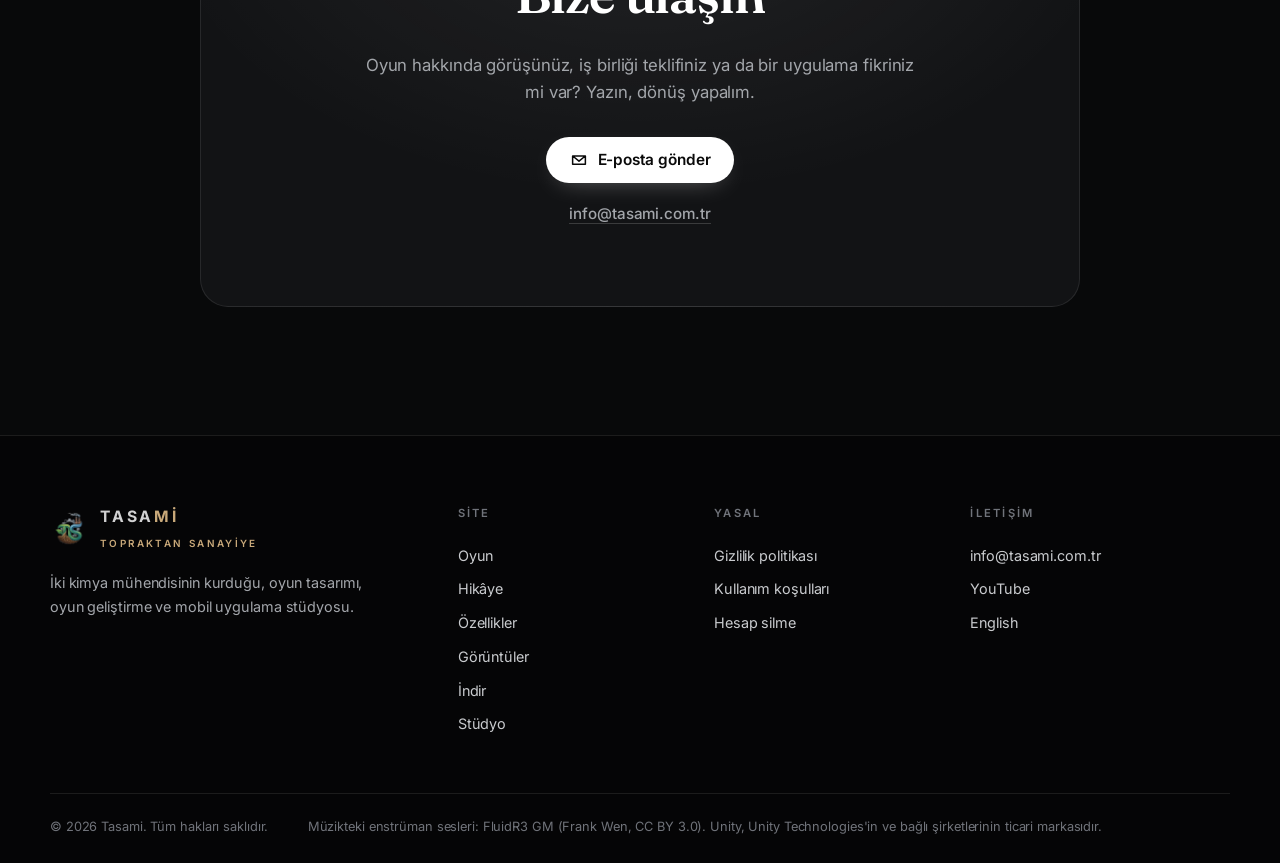
==== commit b1c0a783: "Unity sürümü 18 Aralık'ta yayında duyurusu (TR+EN) Co-Authored-By: Claude Opus 5.5 <noreply@anthropi" ====
--- a/index.html
+++ b/index.html
@@ -72,7 +72,7 @@
         <a class="btn primary" href="https://play.google.com/store/apps/details?id=com.tasami.topraginmirasi" target="_blank" rel="noopener"><svg viewBox="0 0 24 24" aria-hidden="true"><path d="M4 3.5v17l15-8.5z"/></svg>Google Play'den indir</a>
         <button class="btn glass" type="button" data-trailer><svg viewBox="0 0 24 24" aria-hidden="true"><circle cx="12" cy="12" r="10" fill="none" stroke="currentColor" stroke-width="2"/><path d="M10 8.5v7l6-3.5z"/></svg>Fragmanı izle</button>
       </div>
-      <p class="badge"><i></i>Sürüm 1.00 · Google Play'de yayında · Unity ile geliştiriliyor</p>
+      <p class="badge"><i></i>Sürüm 1.00 · Google Play'de yayında · Unity sürümü 18 Aralık'ta yayında</p>
     </div>
     <a class="scroll-cue" href="#hikaye"><span>Keşfet</span><i></i></a>
   </section>
@@ -83,8 +83,8 @@
 
   <section class="dev-band" id="unity" aria-label="Geliştirme">
     <div class="wrap dev reveal">
-      <div class="dev-head"><p class="kicker">Geliştirme</p><h2>Toprağın Mirası Unity ile gelişiyor</h2></div>
-      <div class="dev-body"><p>Oyunun geliştirmesine Unity oyun motoruyla devam ediyoruz. Yeni içerikler ve iyileştirmeler hazır oldukça Google Play'deki oyuna güncelleme olarak gelir; en son yenilikleri aşağıdaki Son güncellemeler bölümünde görebilirsin.</p><ul class="tags"><li>Unity</li><li>Android · Google Play</li><li>iOS yolda</li></ul></div>
+      <div class="dev-head"><p class="kicker">Geliştirme</p><h2>Unity sürümü 18 Aralık'ta yayında</h2></div>
+      <div class="dev-body"><p>Toprağın Mirası'nın Unity oyun motoruyla geliştirdiğimiz sürümü 18 Aralık'ta yayında. O güne kadar oyunu Google Play'de oynamaya devam edebilirsin; en son yenilikleri aşağıdaki Son güncellemeler bölümünde görebilirsin.</p><ul class="tags"><li>Unity</li><li>18 Aralık</li><li>Android · Google Play</li><li>iOS yolda</li></ul></div>
     </div>
   </section>
 
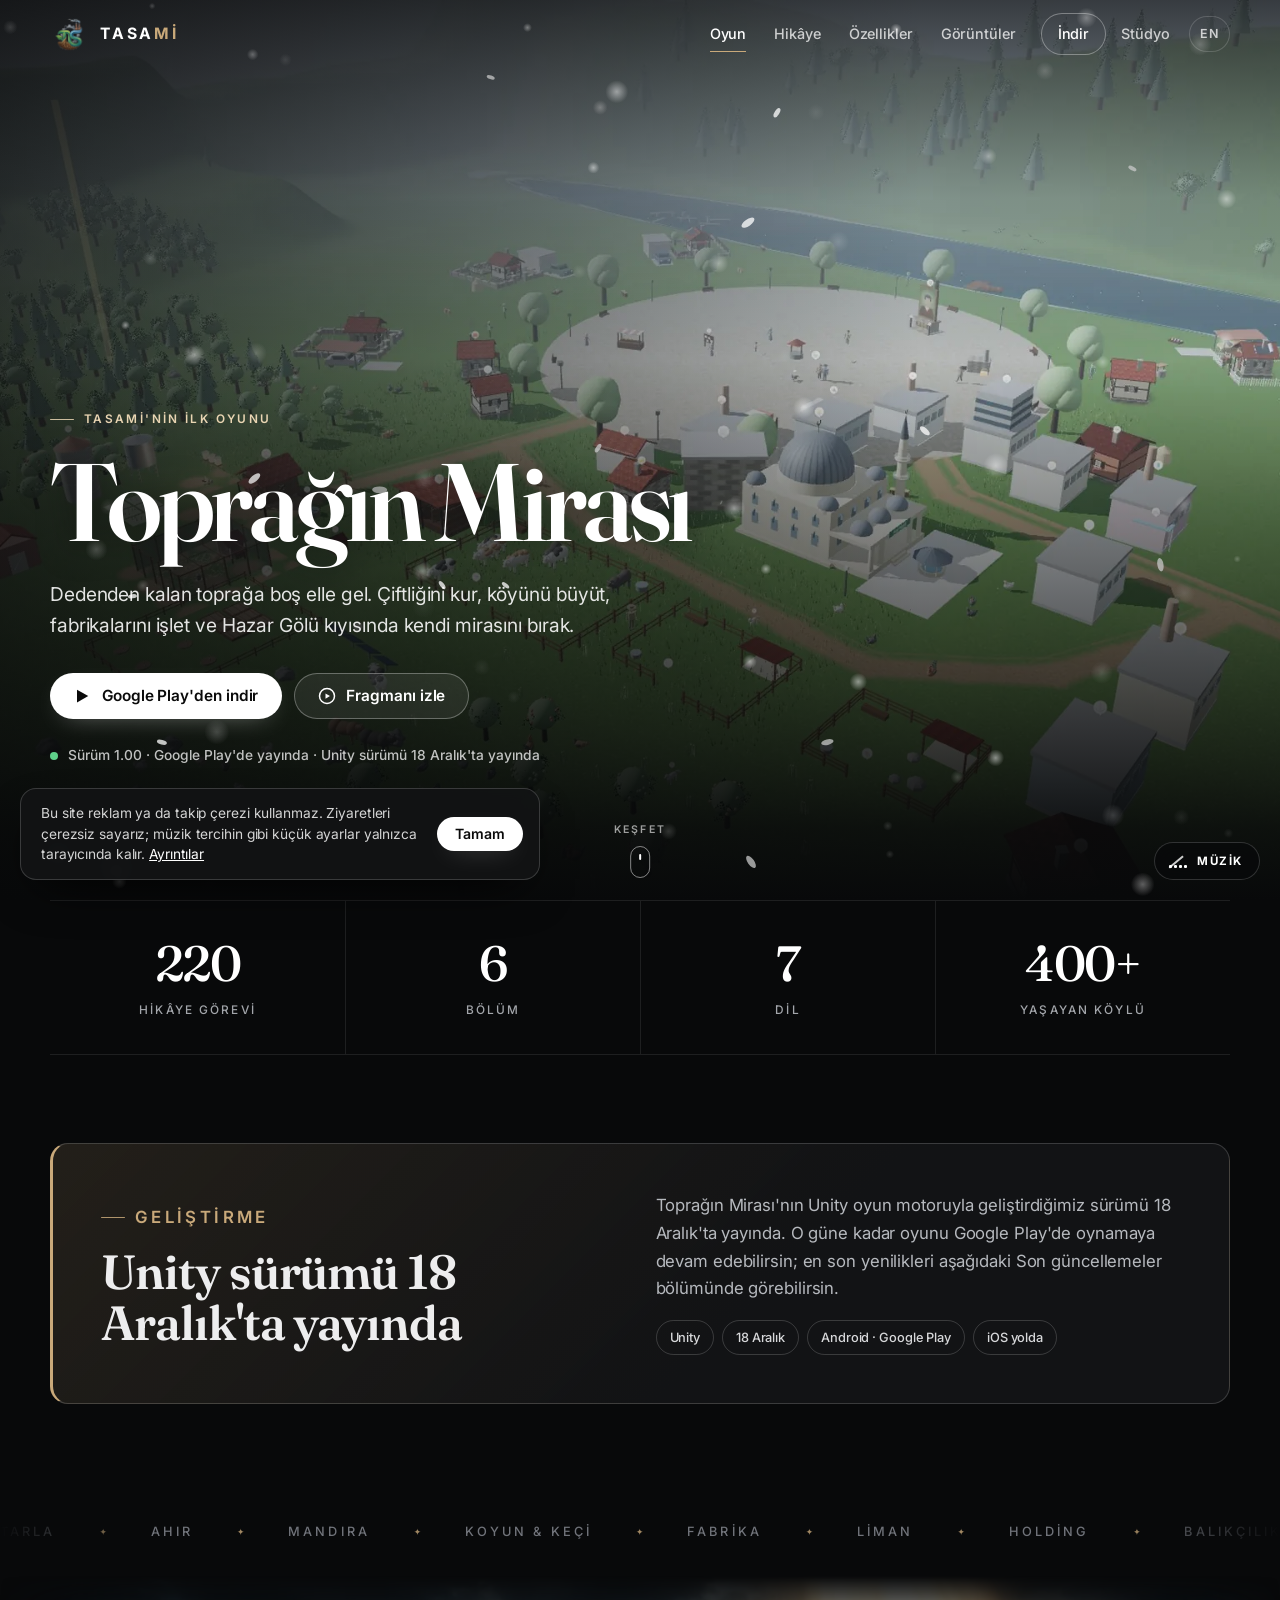
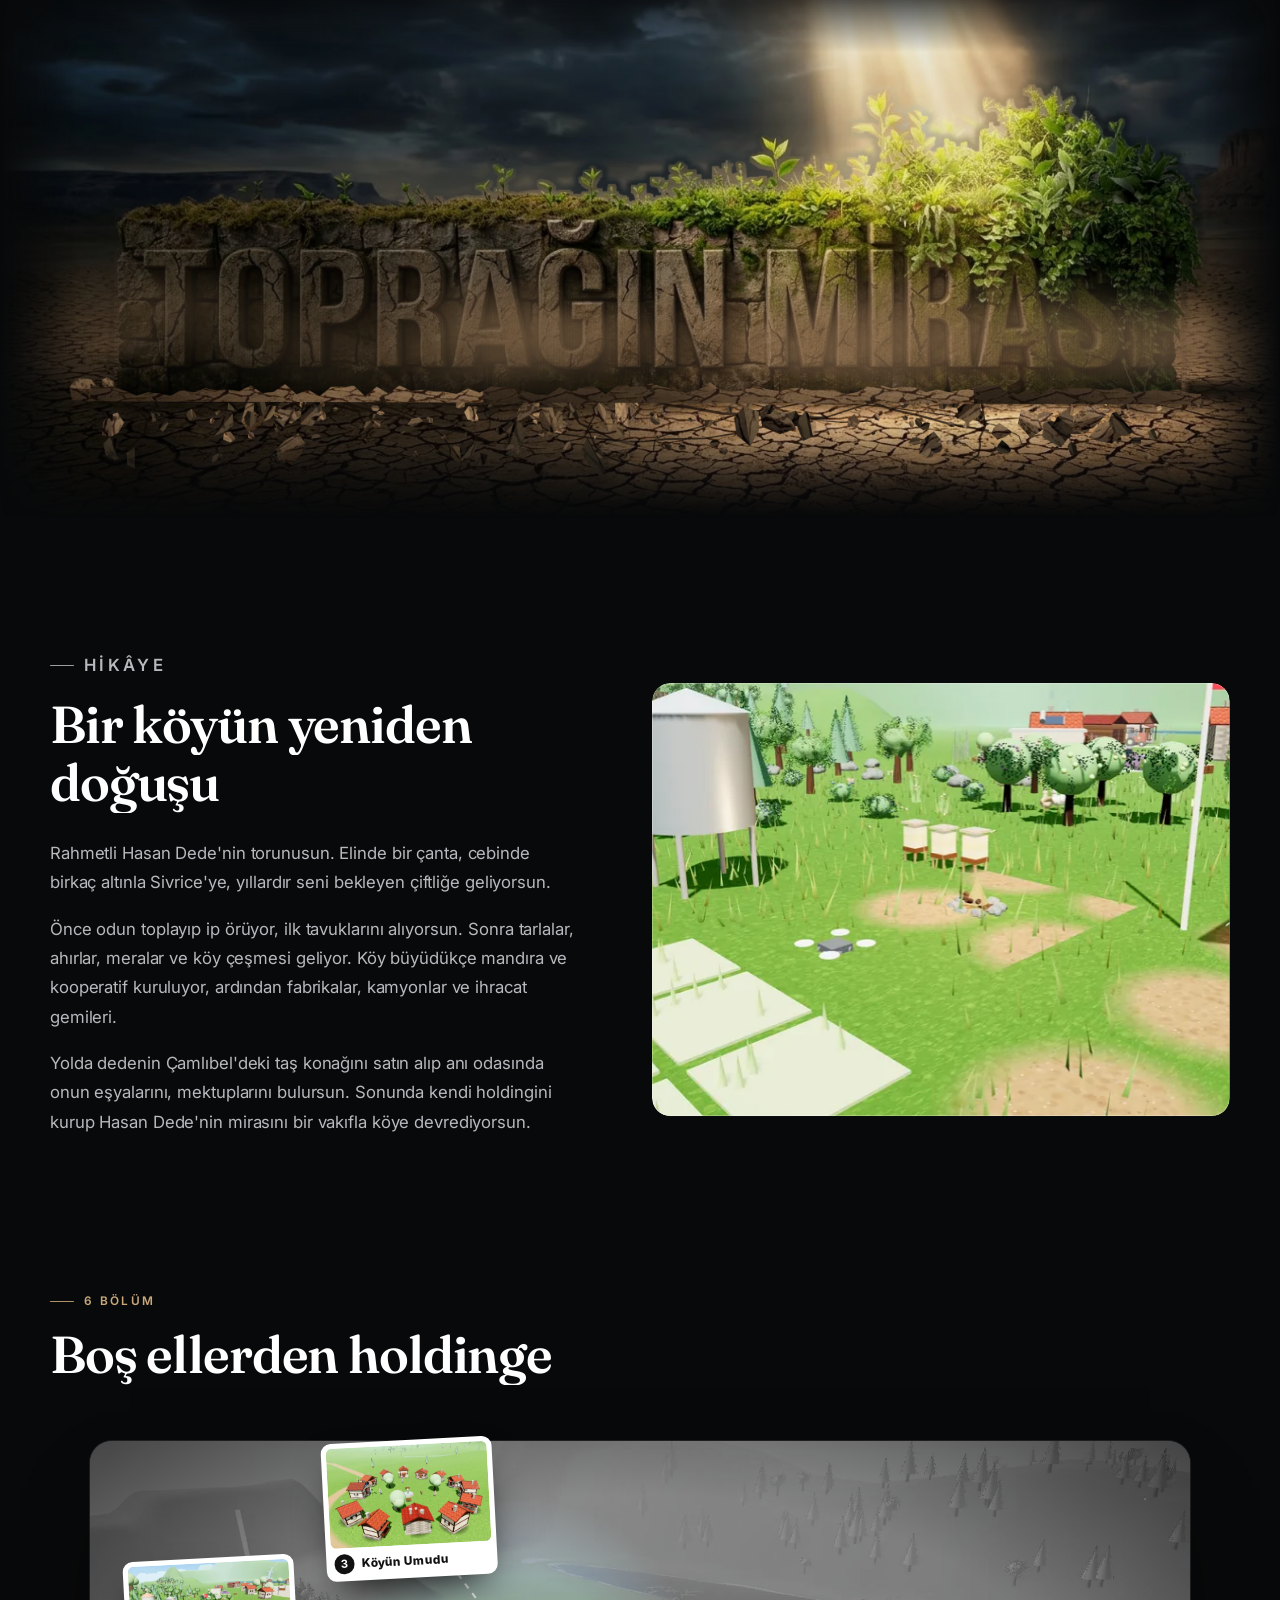
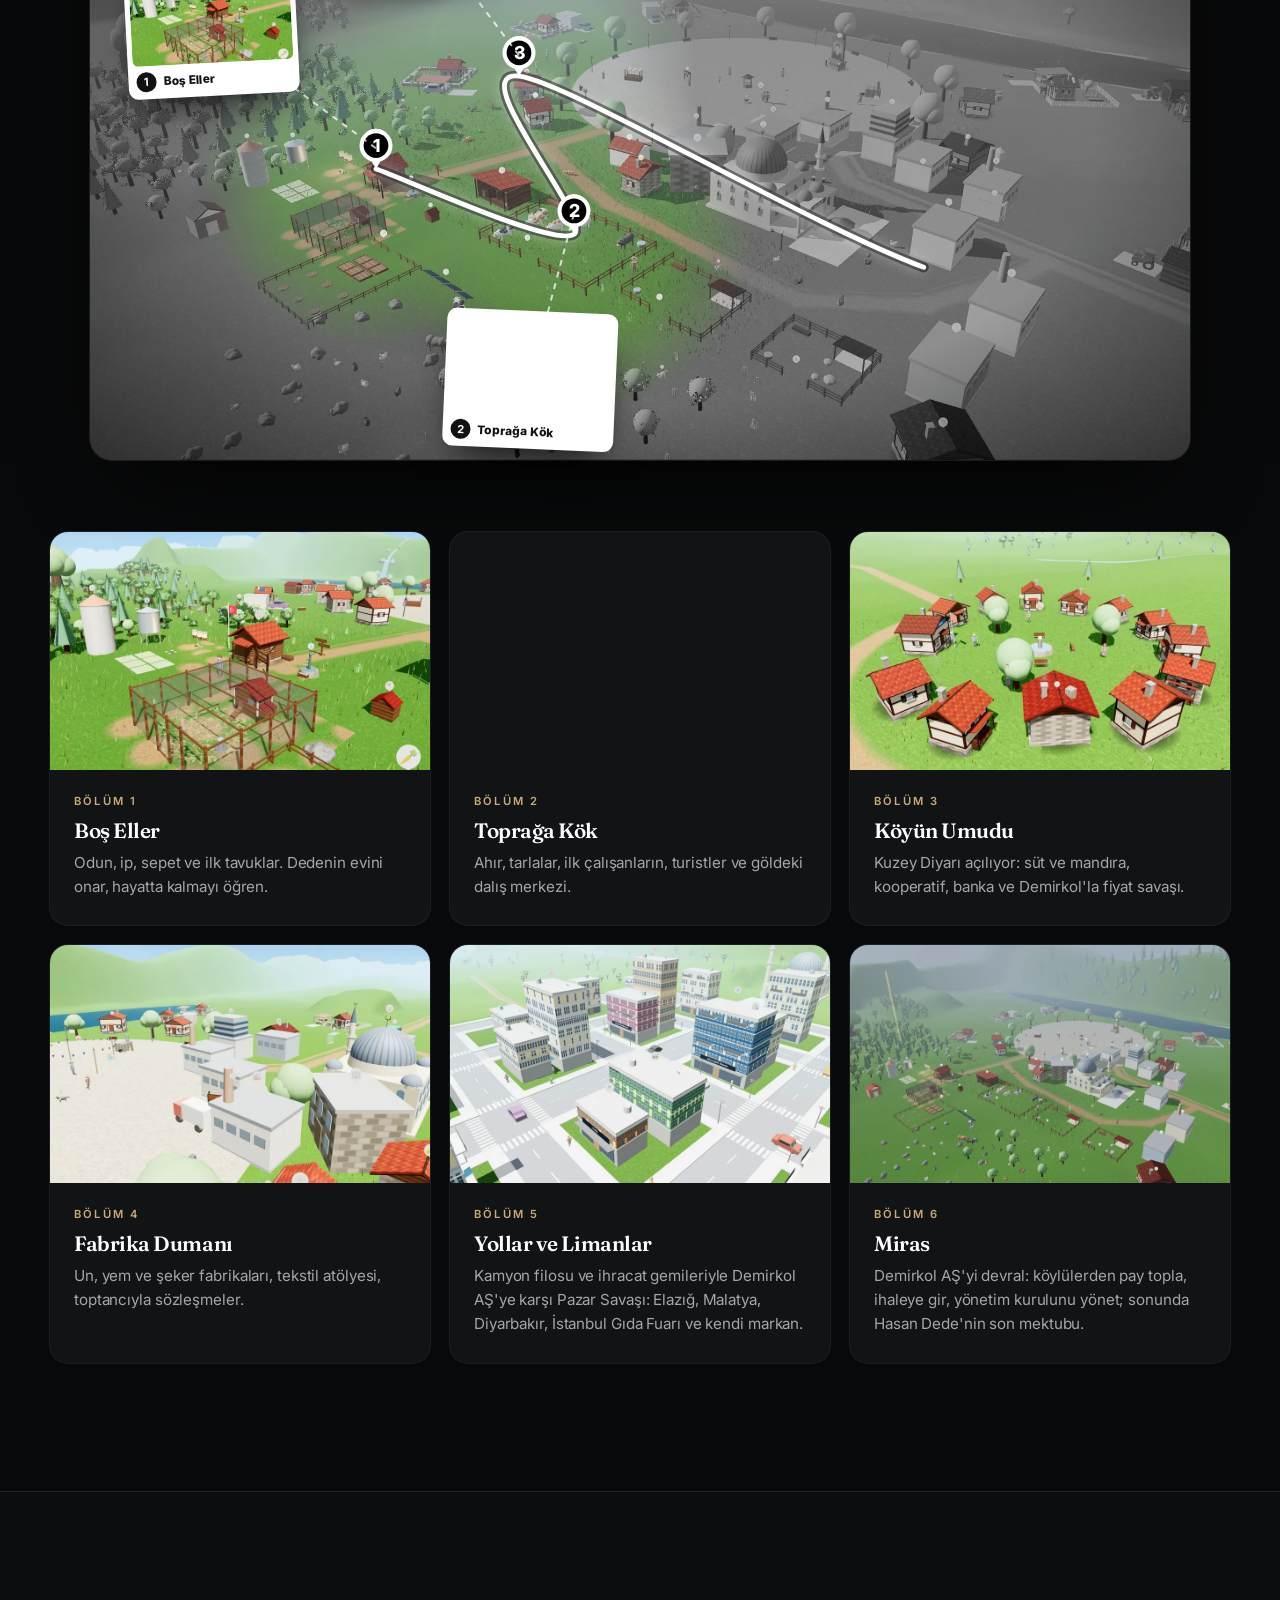
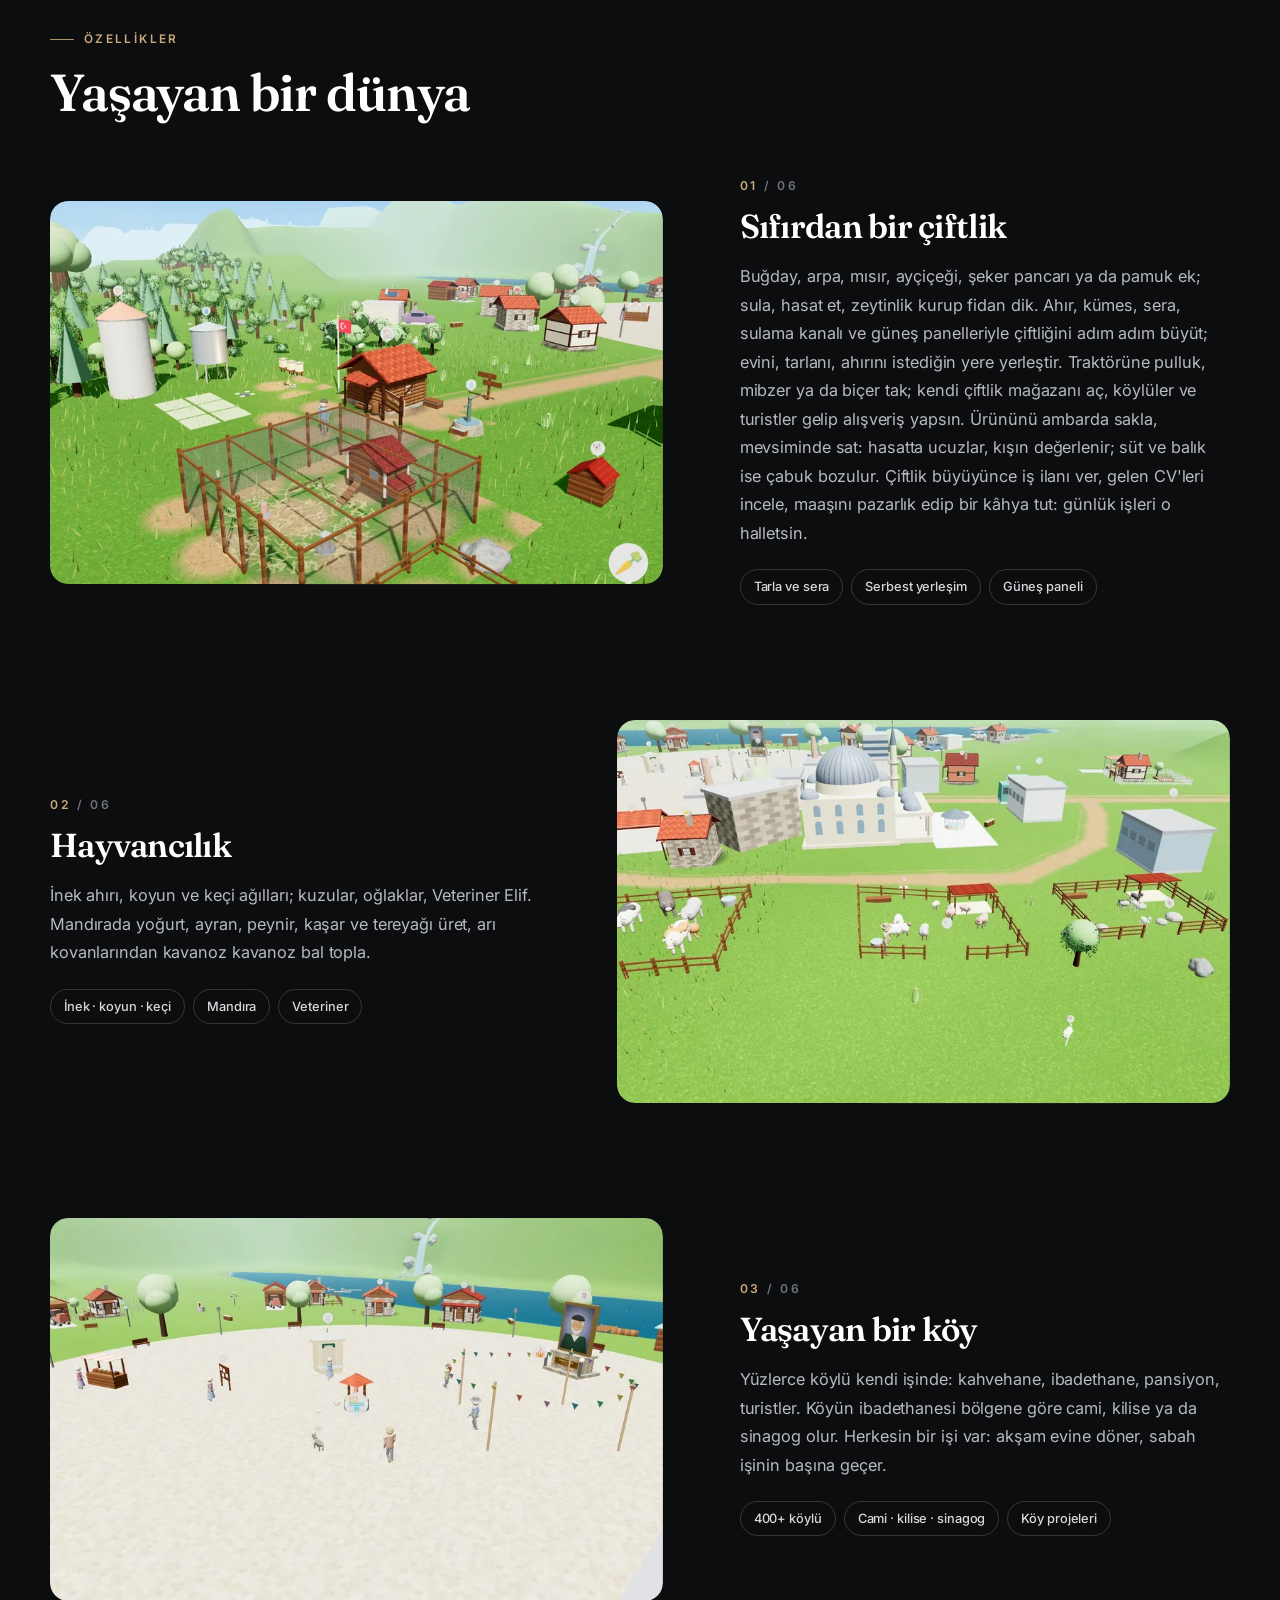
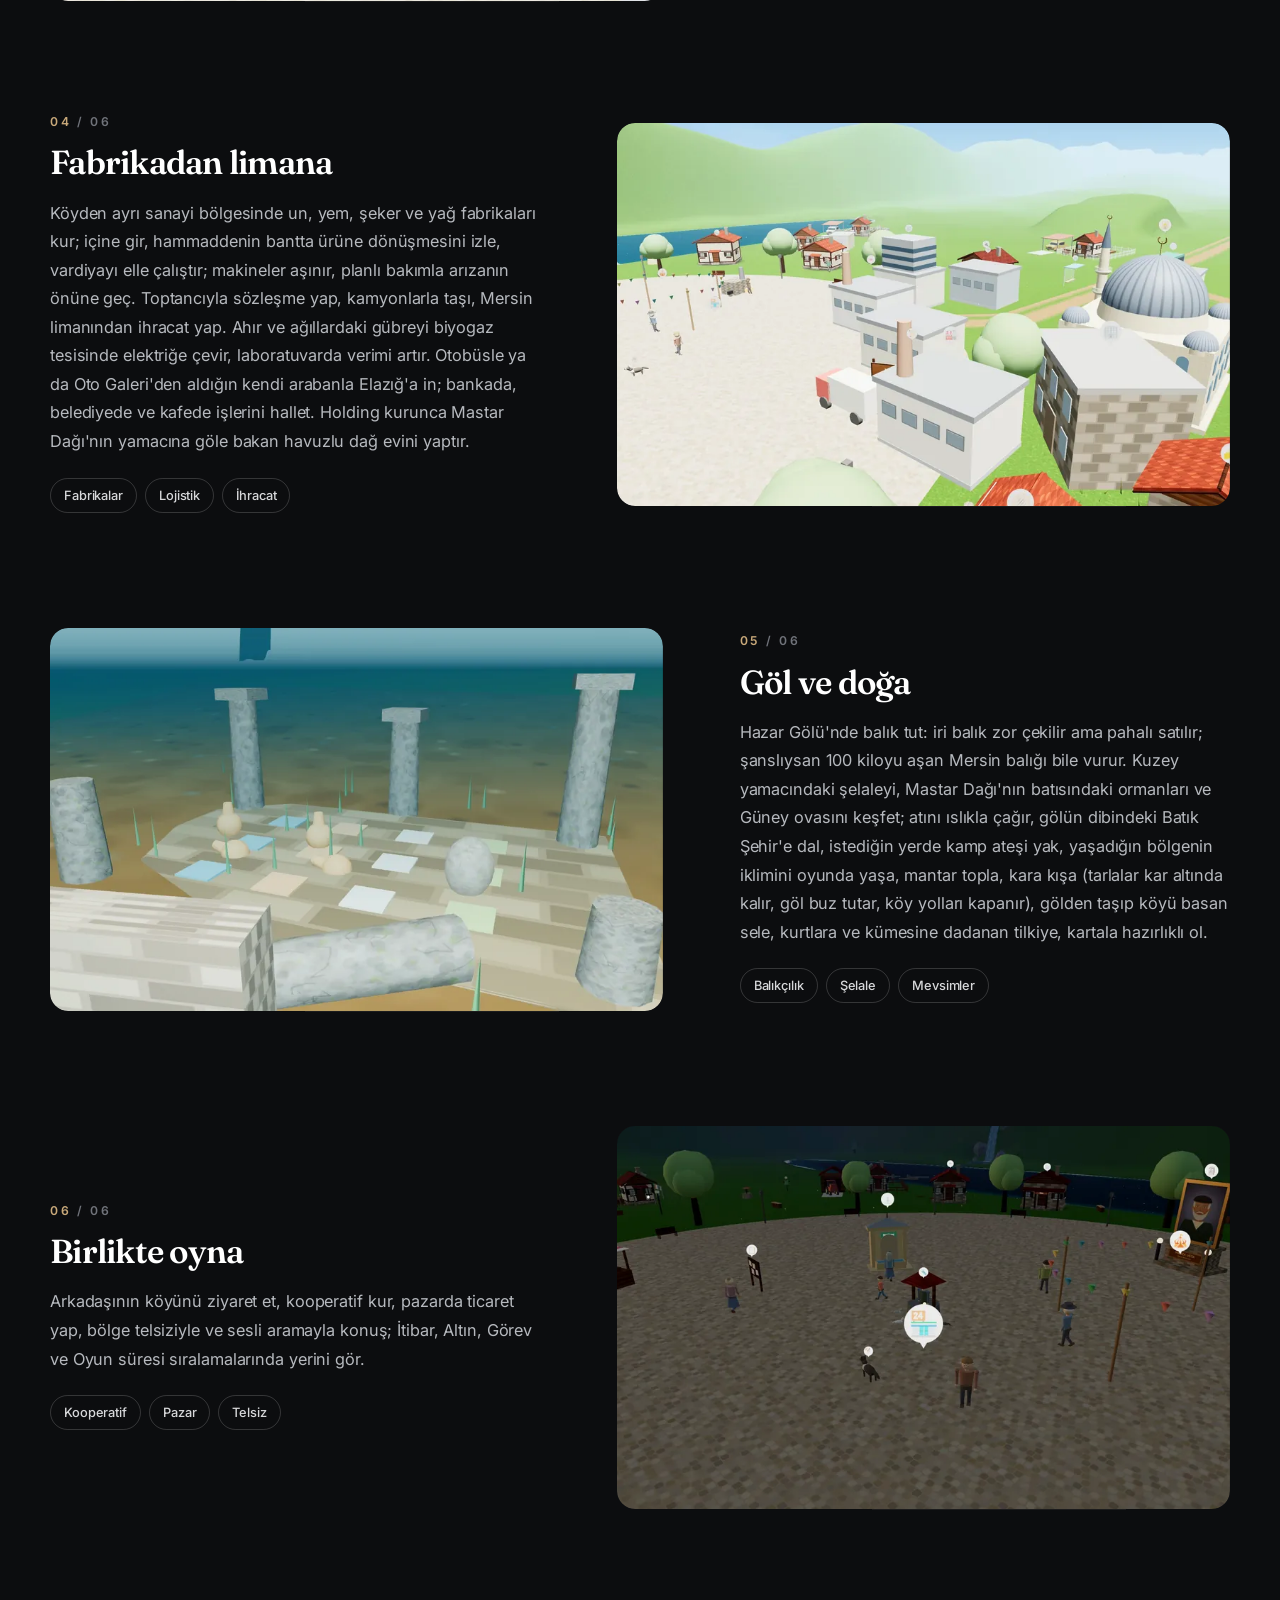
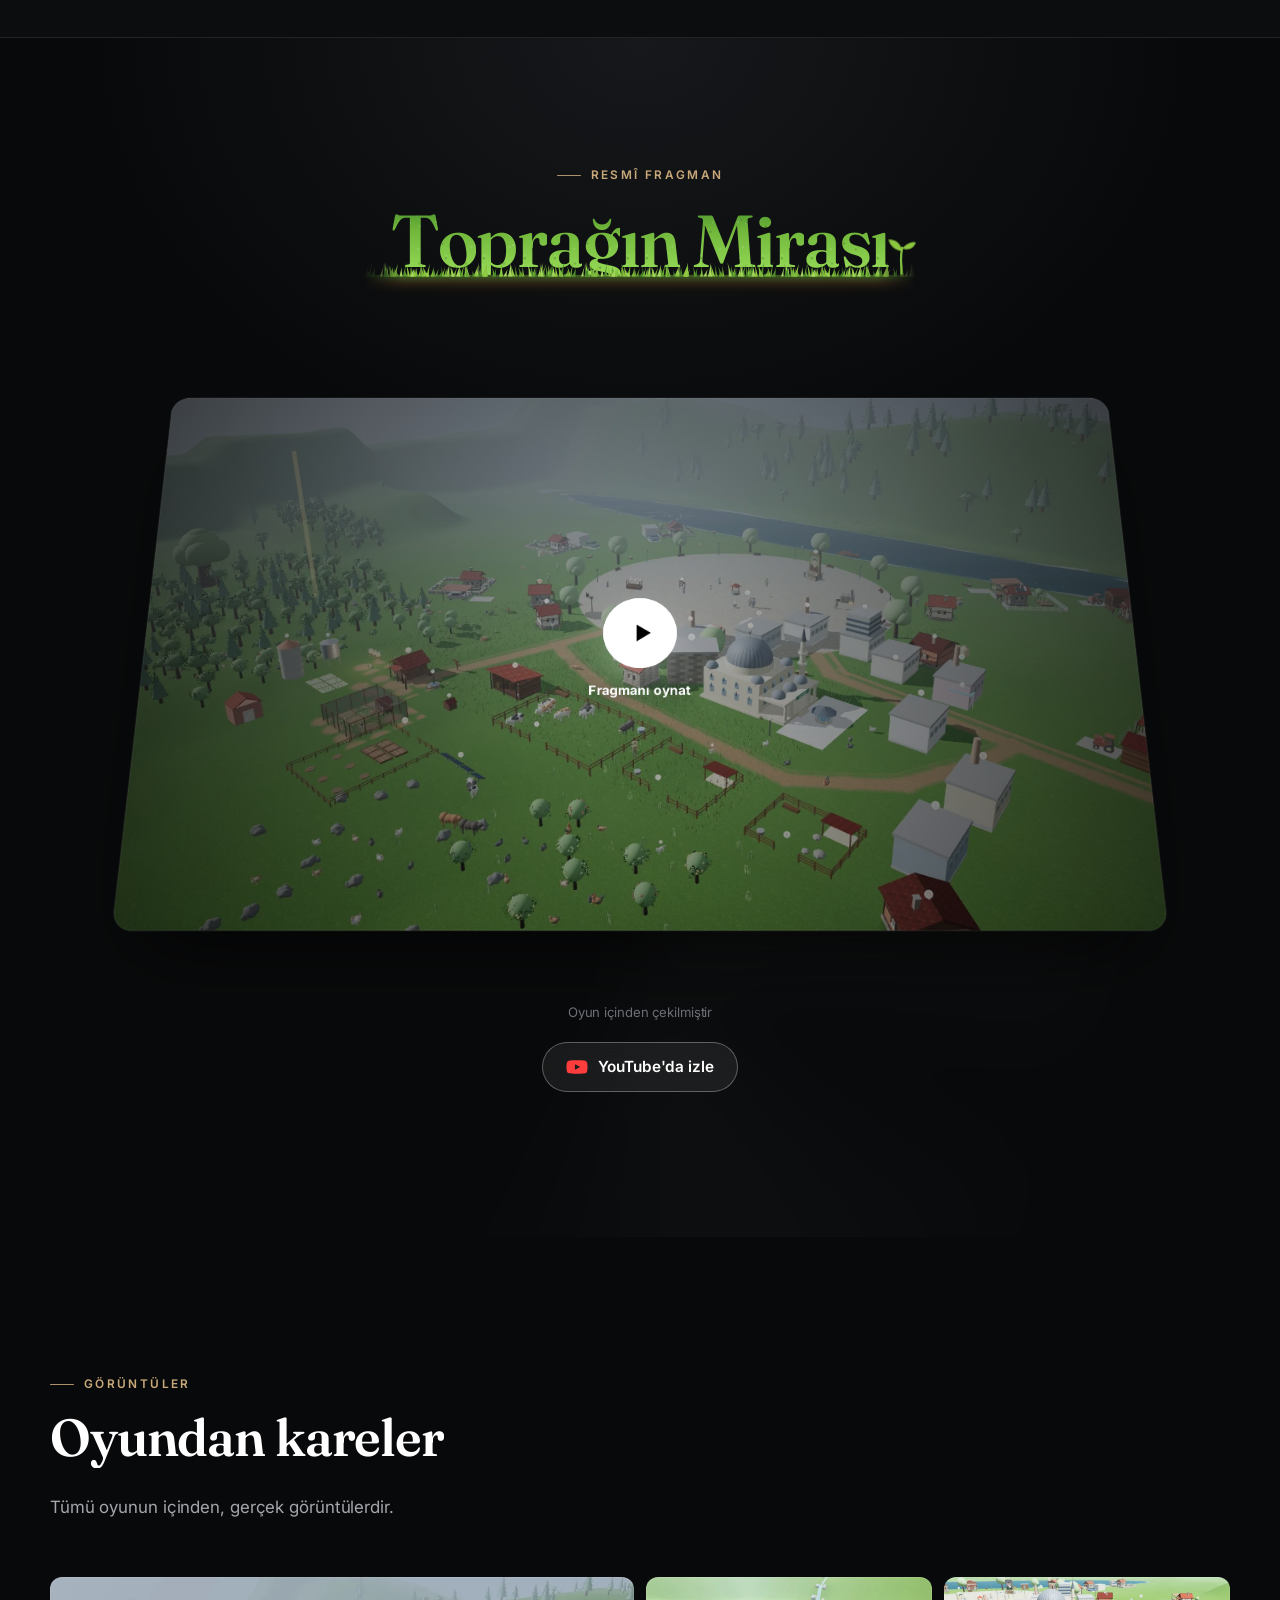
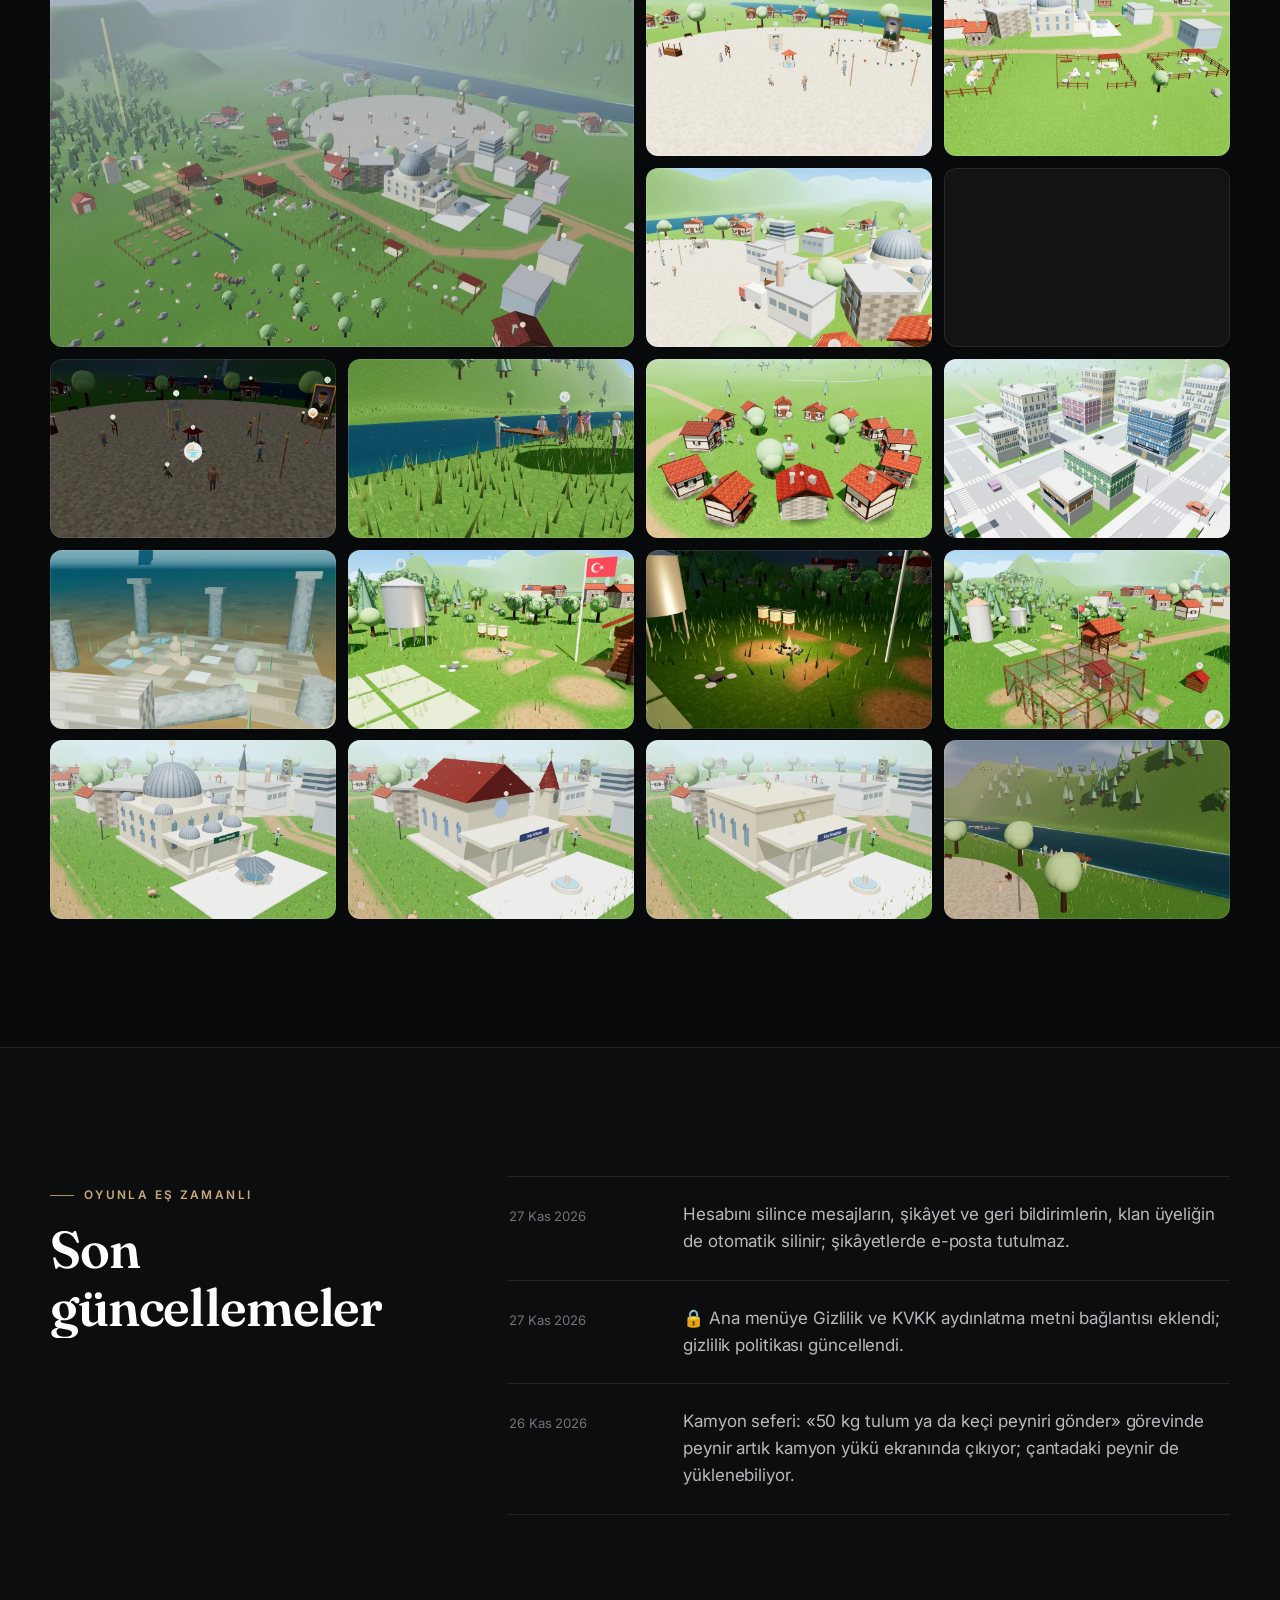
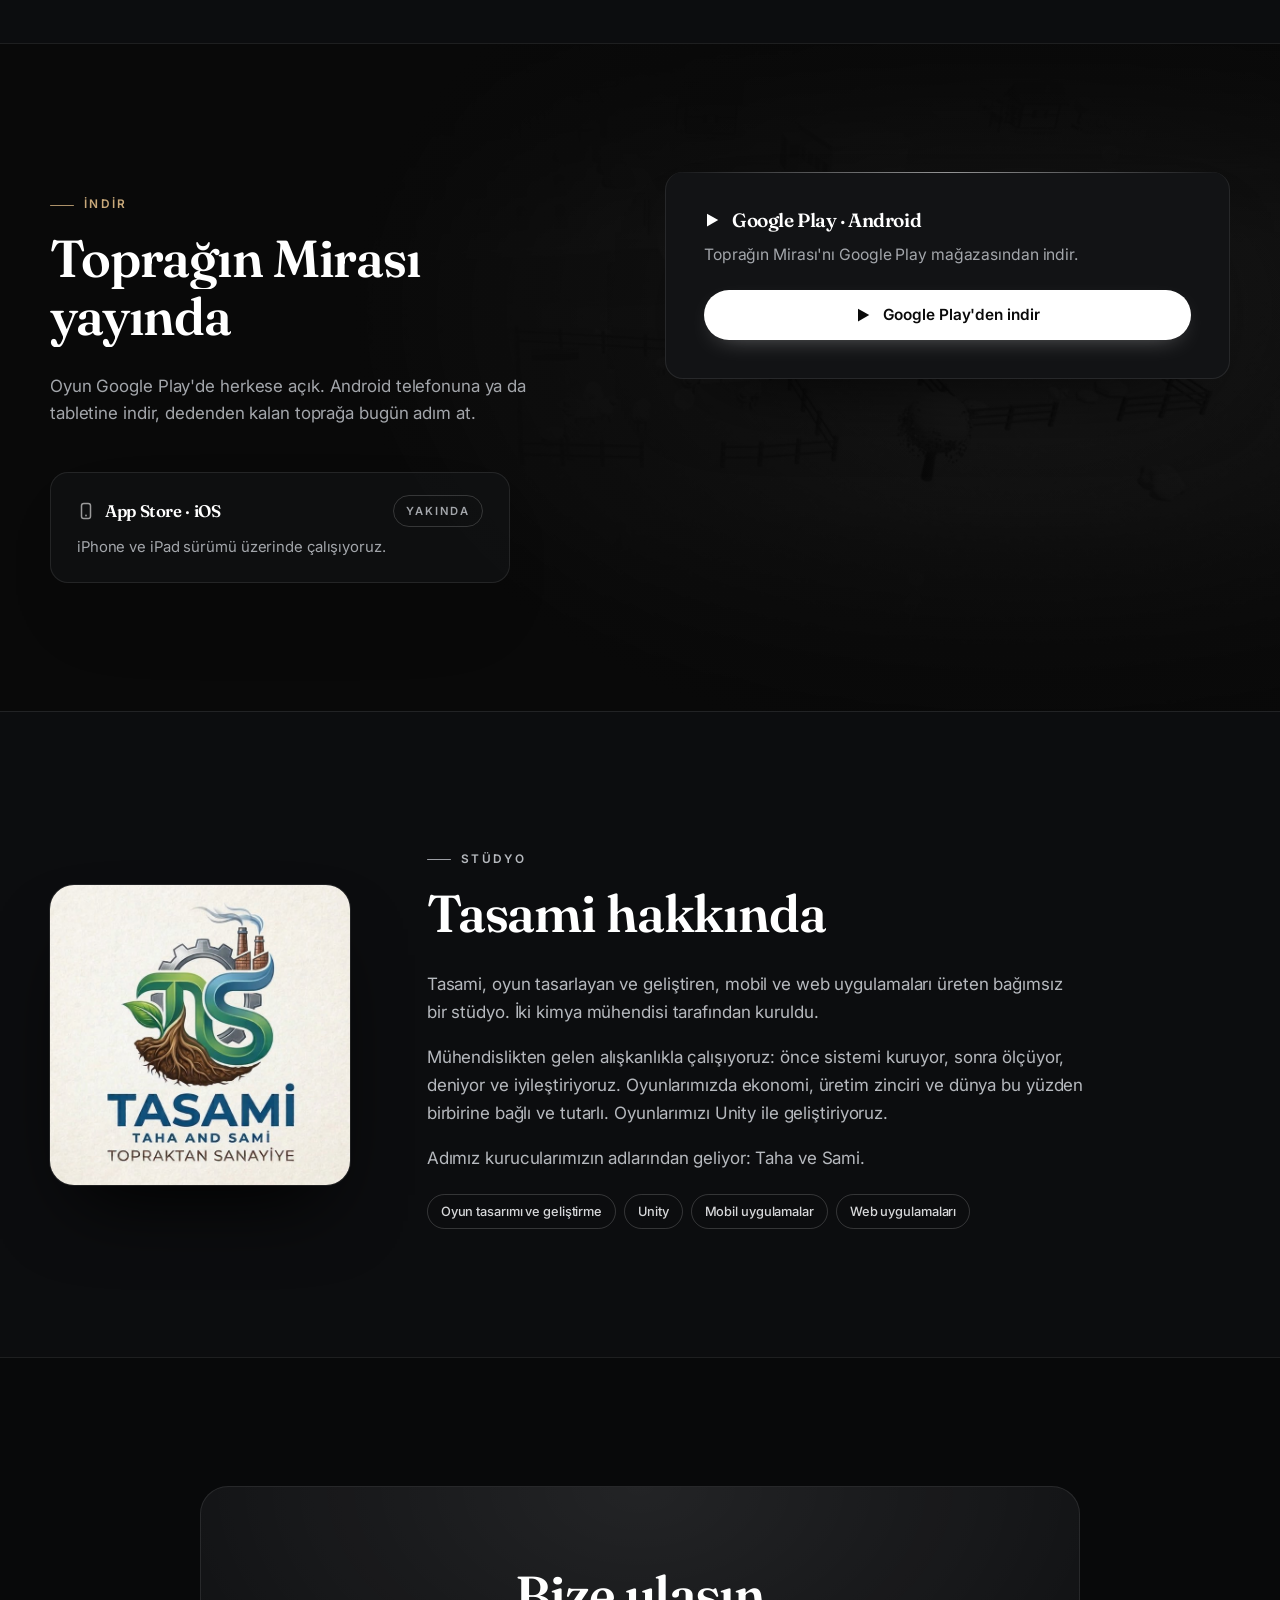
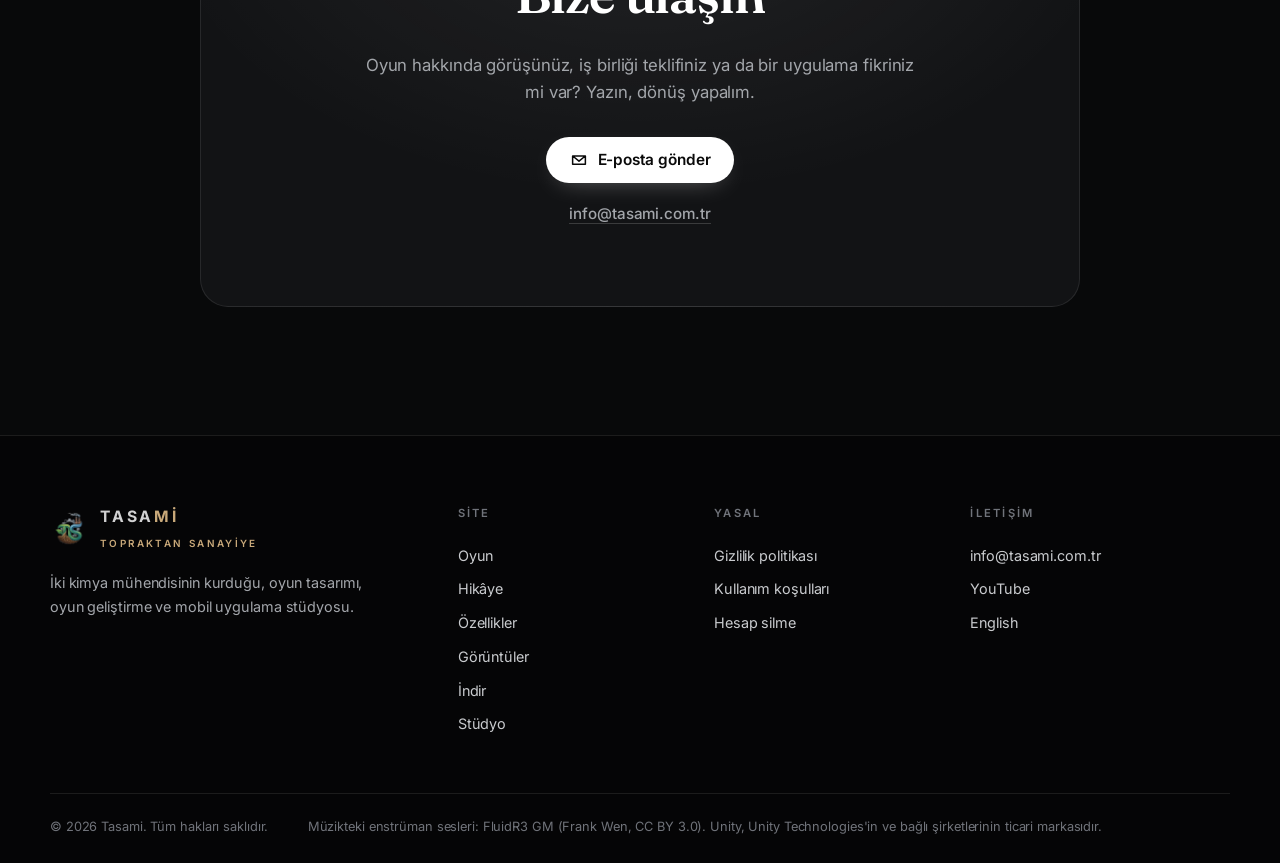
==== commit 7608b649: "Oyunla senkron: sürüm 1.00" ====
--- a/index.html
+++ b/index.html
@@ -146,7 +146,7 @@
   <section class="updates" id="guncellemeler">
     <div class="wrap">
       <div class="sec-head reveal"><p class="kicker">Oyunla eş zamanlı</p><h2>Son güncellemeler</h2></div>
-      <ol class="upd-list"><li class="upd reveal" style="--i:0"><div class="upd-m"><time datetime="2026-11-27">27 Kas 2026</time></div><p>🔒 Ana menüye Gizlilik ve KVKK aydınlatma metni bağlantısı eklendi; gizlilik politikası güncellendi.</p></li><li class="upd reveal" style="--i:1"><div class="upd-m"><time datetime="2026-11-26">26 Kas 2026</time></div><p>Kamyon seferi: «50 kg tulum ya da keçi peyniri gönder» görevinde peynir artık kamyon yükü ekranında çıkıyor; çantadaki peynir de yüklenebiliyor.</p></li><li class="upd reveal" style="--i:2"><div class="upd-m"><time datetime="2026-11-26">26 Kas 2026</time></div><p>Reklamla kazanılan bedava taksi yolculuğu artık taksiyi iptal edince ya da menüden çıkınca kaybolmuyor; hak araca binince harcanır.</p></li></ol>
+      <ol class="upd-list"><li class="upd reveal" style="--i:0"><div class="upd-m"><time datetime="2026-11-27">27 Kas 2026</time></div><p>Hesabını silince mesajların, şikâyet ve geri bildirimlerin, klan üyeliğin de otomatik silinir; şikâyetlerde e-posta tutulmaz.</p></li><li class="upd reveal" style="--i:1"><div class="upd-m"><time datetime="2026-11-27">27 Kas 2026</time></div><p>🔒 Ana menüye Gizlilik ve KVKK aydınlatma metni bağlantısı eklendi; gizlilik politikası güncellendi.</p></li><li class="upd reveal" style="--i:2"><div class="upd-m"><time datetime="2026-11-26">26 Kas 2026</time></div><p>Kamyon seferi: «50 kg tulum ya da keçi peyniri gönder» görevinde peynir artık kamyon yükü ekranında çıkıyor; çantadaki peynir de yüklenebiliyor.</p></li></ol>
     </div>
   </section>
 
